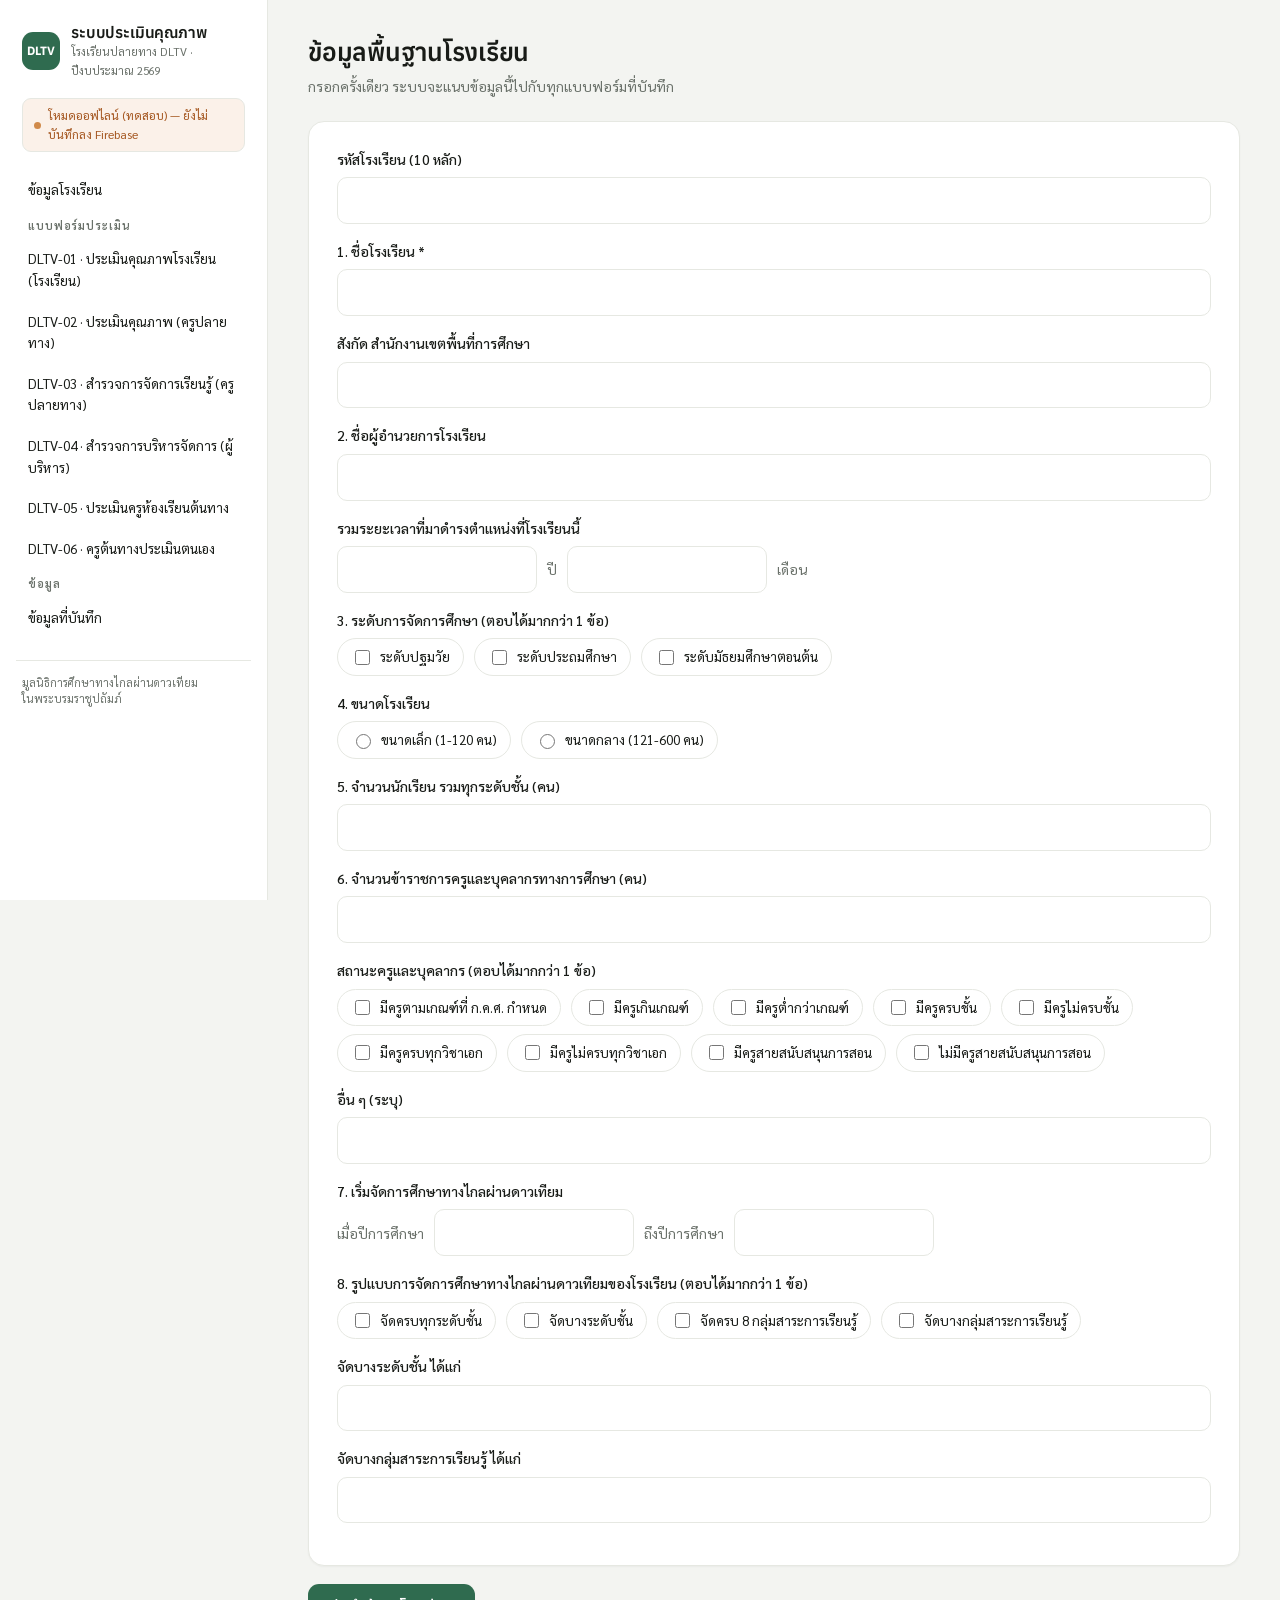
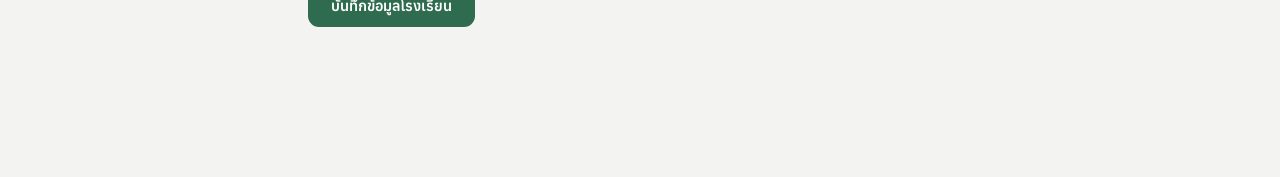
==== index.html @ a1c1f496 "Add files via upload" ====
<!DOCTYPE html>
<html lang="th">
<head>
  <meta charset="UTF-8" />
  <meta name="viewport" content="width=device-width, initial-scale=1.0" />
  <title>ระบบกรอกข้อมูลประเมินคุณภาพ DLTV</title>
  <link rel="preconnect" href="https://fonts.googleapis.com" />
  <link rel="preconnect" href="https://fonts.gstatic.com" crossorigin />
  <link href="https://fonts.googleapis.com/css2?family=Anuphan:wght@400;500;600;700&family=Sarabun:wght@400;500;600;700&display=swap" rel="stylesheet" />
  <link rel="stylesheet" href="css/styles.css" />
</head>
<body>
  <div class="app">
    <aside class="sidebar">
      <div class="brand">
        <div class="brand-mark">DLTV</div>
        <div>
          <h1>ระบบประเมินคุณภาพ</h1>
          <p>โรงเรียนปลายทาง DLTV · ปีงบประมาณ 2569</p>
        </div>
      </div>
      <div id="status" class="status">กำลังเริ่มต้น...</div>
      <nav id="nav" class="nav"></nav>
      <div class="sidebar-foot">
        มูลนิธิการศึกษาทางไกลผ่านดาวเทียม<br />ในพระบรมราชูปถัมภ์
      </div>
    </aside>

    <main class="content">
      <div id="view"></div>
    </main>
  </div>

  <div id="toast" class="toast"></div>

  <script type="module" src="js/app.js"></script>
</body>
</html>
---- css/styles.css ----
/* ============================================================
   DLTV — Minimal UI  (Anuphan + Sarabun)
   ============================================================ */
:root{
  --bg:#f3f4f1; --surface:#ffffff; --surface-2:#f8f9f6;
  --ink:#181b17; --muted:#6a716a; --line:#e6e8e2;
  --brand:#2f6b4f; --brand-600:#265a42; --brand-tint:#ecf2ee;
  --good:#2f6b4f; --ok:#b4830e; --dev:#c0492b;
  --radius:16px; --radius-sm:10px;
  --shadow:0 1px 2px rgba(24,27,23,.04);
}
*{box-sizing:border-box}
html,body{margin:0;padding:0}
body{
  font-family:"Sarabun",system-ui,sans-serif;
  background:var(--bg); color:var(--ink); line-height:1.6; font-size:15.5px;
  -webkit-font-smoothing:antialiased;
}
h1,h2,h3,h4{font-family:"Anuphan","Sarabun",sans-serif;line-height:1.3;letter-spacing:-.01em;font-weight:600;margin:0}

/* ---------- layout ---------- */
.app{display:grid;grid-template-columns:268px 1fr;min-height:100vh}

.sidebar{
  background:var(--surface); border-right:1px solid var(--line);
  padding:22px 16px; position:sticky; top:0; align-self:start; height:100vh; overflow-y:auto;
}
.brand{display:flex;gap:11px;align-items:center;margin-bottom:18px;padding:0 6px}
.brand-mark{
  width:38px;height:38px;border-radius:11px;flex:none;
  background:var(--brand); color:#fff; display:grid;place-items:center;
  font-family:"Anuphan",sans-serif; font-weight:700; font-size:12px; letter-spacing:.02em;
}
.brand h1{font-size:15.5px;color:var(--ink)}
.brand p{margin:1px 0 0;font-size:11.5px;color:var(--muted)}

.status{font-size:12px;padding:7px 11px;border-radius:9px;margin:0 6px 18px;border:1px solid var(--line);display:flex;gap:7px;align-items:center}
.status::before{content:"";width:7px;height:7px;border-radius:50%;flex:none}
.status--online{background:var(--brand-tint);color:var(--brand-600)}
.status--online::before{background:var(--brand)}
.status--offline{background:#fbf1e9;color:#a4561f}
.status--offline::before{background:#d08a4a}

.nav{display:flex;flex-direction:column;gap:1px}
.nav-label{font-size:11px;color:var(--muted);text-transform:uppercase;letter-spacing:.08em;padding:6px 12px 4px;font-weight:600}
.nav-btn{
  text-align:left;background:transparent;border:0;color:var(--ink);
  padding:9px 12px;border-radius:9px;cursor:pointer;font:inherit;font-size:13.5px;
  position:relative;transition:background .14s,color .14s;
}
.nav-btn:hover{background:var(--surface-2)}
.nav-btn.active{background:var(--brand-tint);color:var(--brand-600);font-weight:600}
.nav-btn.active::before{content:"";position:absolute;left:0;top:8px;bottom:8px;width:3px;border-radius:3px;background:var(--brand)}

.sidebar-foot{margin-top:22px;font-size:11px;color:var(--muted);border-top:1px solid var(--line);padding:14px 6px 0;line-height:1.5}

/* ---------- content ---------- */
.content{padding:36px 40px 150px;max-width:none}
.view-header{margin-bottom:24px}
.view-header h2{font-size:25px;color:var(--ink)}
.view-header p{margin:6px 0 0;color:var(--muted);font-size:14px;max-width:60ch}

.callout{padding:11px 15px;border-radius:var(--radius-sm);font-size:13.5px;margin-bottom:16px;background:var(--surface-2);border:1px solid var(--line);color:var(--muted)}
.callout--info{background:var(--brand-tint);border-color:#d6e4dc;color:var(--brand-600)}
.callout--error{background:#fbeae3;border-color:#f0c9b8;color:#a4441f}

/* ---------- cards ---------- */
.form-card{
  background:var(--surface);border:1px solid var(--line);border-radius:var(--radius);
  padding:26px 28px;margin-bottom:18px;box-shadow:var(--shadow);
}
.section-title{font-size:18px;color:var(--ink);margin-bottom:4px}
.rating-legend{margin:2px 0 14px;font-size:12.5px;color:var(--muted)}

/* ---------- score meter ---------- */
.score-meter{margin:6px 0 20px}
.score-meter__head{display:flex;align-items:baseline;gap:8px;margin-bottom:7px}
.score-meter__label{font-size:12px;color:var(--muted);text-transform:uppercase;letter-spacing:.06em}
.score-meter__val{font-family:"Anuphan",sans-serif;font-size:14px;color:var(--muted)}
.score-meter__val b{font-size:20px;color:var(--ink);font-weight:700}
.score-meter__level{margin-left:auto;font-size:12.5px;font-weight:600;padding:2px 10px;border-radius:999px;font-family:"Anuphan",sans-serif}
.score-meter__track{height:6px;border-radius:6px;background:var(--line);overflow:hidden}
.score-meter__fill{height:100%;border-radius:6px;background:var(--brand);transition:width .35s cubic-bezier(.2,.7,.3,1)}
.score-meter[data-level="3"] .score-meter__fill{background:var(--good)}
.score-meter[data-level="2"] .score-meter__fill{background:var(--ok)}
.score-meter[data-level="1"] .score-meter__fill{background:var(--dev)}
.score-meter[data-level="3"] .score-meter__level{background:var(--brand-tint);color:var(--good)}
.score-meter[data-level="2"] .score-meter__level{background:#fbf2dd;color:var(--ok)}
.score-meter[data-level="1"] .score-meter__level{background:#fbe7e1;color:var(--dev)}

/* ---------- fields ---------- */
.field{margin-bottom:16px}
.field-heading{margin:24px 0 12px;font-size:14.5px;color:var(--brand-600);font-family:"Anuphan",sans-serif;font-weight:600}
.field-heading:first-child{margin-top:4px}
.field-label{display:block;font-size:14px;font-weight:500;margin-bottom:7px;color:var(--ink)}
.field-note{background:var(--surface-2);border:1px solid var(--line);border-radius:var(--radius-sm);padding:10px 14px}
.field-note .field-label{margin:0}
.field-note .note-text{margin:2px 0 0;color:var(--muted)}

.input{
  width:100%;padding:10px 13px;border:1px solid var(--line);border-radius:var(--radius-sm);
  font:inherit;background:var(--surface);color:var(--ink);transition:border-color .14s,box-shadow .14s;
}
.input::placeholder{color:#aab0a8}
.input:focus{outline:none;border-color:var(--brand);box-shadow:0 0 0 3px var(--brand-tint)}
.textarea{resize:vertical;min-height:84px}
select.select{appearance:none;background-image:url("data:image/svg+xml,%3Csvg xmlns='http://www.w3.org/2000/svg' width='12' height='12' viewBox='0 0 12 12'%3E%3Cpath d='M3 4.5L6 7.5L9 4.5' stroke='%236a716a' stroke-width='1.4' fill='none' stroke-linecap='round'/%3E%3C/svg%3E");background-repeat:no-repeat;background-position:right 13px center;padding-right:34px}

.options{display:flex;flex-wrap:wrap;gap:8px 10px}
.opt{display:inline-flex;align-items:center;gap:7px;font-size:13.5px;cursor:pointer;border:1px solid var(--line);padding:7px 13px;border-radius:999px;background:var(--surface);transition:all .14s}
.opt:hover{border-color:var(--brand)}
.opt:has(input:checked){background:var(--brand-tint);border-color:var(--brand);color:var(--brand-600);font-weight:500}
.opt input{accent-color:var(--brand);width:15px;height:15px}

/* ---------- rating: segmented ---------- */
.rating-row{padding:13px 0;border-bottom:1px solid var(--line)}
.rating-row:last-child{border-bottom:0;padding-bottom:2px}
.rating-label{font-size:14px;margin-bottom:9px}
.rating-choices{display:inline-flex;border:1px solid var(--line);border-radius:11px;overflow:hidden;background:var(--surface-2)}
.rating-opt{position:relative;cursor:pointer;padding:8px 22px;font-family:"Anuphan",sans-serif;font-size:15px;font-weight:600;color:var(--muted);border-right:1px solid var(--line);transition:all .14s;display:flex;align-items:center;justify-content:center;min-width:54px}
.rating-opt:last-child{border-right:0}
.rating-opt input{position:absolute;opacity:0;inset:0;cursor:pointer}
.rating-opt:hover{background:#eef0ea;color:var(--ink)}
.rating-opt:has(input:checked){background:var(--brand);color:#fff}
.rating-row .input--sm{display:block;width:100%;margin-top:10px;background:var(--surface-2);font-size:13px}

/* ---------- table ---------- */
.table-wrap{overflow-x:auto;margin-bottom:16px}
.data-table{width:100%;border-collapse:collapse;font-size:13.5px}
.data-table th,.data-table td{border:1px solid var(--line);padding:8px 10px;text-align:left}
.data-table thead th{background:var(--surface-2);color:var(--ink);font-weight:600;font-family:"Anuphan",sans-serif}
.data-table .row-head{background:var(--surface-2);font-weight:500;white-space:nowrap}
.input--cell{padding:6px 8px;border-radius:7px}
.records{background:var(--surface);border-radius:var(--radius);overflow:hidden}
.records td,.records th{font-size:13px}

/* ---------- buttons / bars ---------- */
.action-bar{display:flex;gap:10px;flex-wrap:wrap;margin-top:8px}
.btn{font-family:"Anuphan",sans-serif;font-size:14.5px;font-weight:600;padding:11px 22px;border-radius:11px;cursor:pointer;border:1px solid transparent;transition:all .14s}
.btn--primary{background:var(--brand);color:#fff}
.btn--primary:hover{background:var(--brand-600)}
.btn--ghost{background:var(--surface);color:var(--ink);border-color:var(--line)}
.btn--ghost:hover{background:var(--surface-2)}

/* ---------- sticky save bar ---------- */
.savebar{
  position:sticky;bottom:0;margin:18px -40px -150px;padding:14px 40px;
  background:rgba(255,255,255,.82);backdrop-filter:blur(10px);
  border-top:1px solid var(--line);display:flex;align-items:center;gap:16px;
}
.savebar__total{display:flex;align-items:center;gap:10px;flex:1;min-width:0}
.savebar__label{font-size:12px;color:var(--muted);text-transform:uppercase;letter-spacing:.06em}
.savebar__num{font-family:"Anuphan",sans-serif;font-size:24px;font-weight:700;color:var(--ink);line-height:1}
.savebar__max{font-family:"Anuphan",sans-serif;font-size:14px;color:var(--muted)}
.savebar__bar{flex:1;max-width:220px;height:6px;border-radius:6px;background:var(--line);overflow:hidden}
.savebar__bar i{display:block;height:100%;background:var(--brand);border-radius:6px;transition:width .35s cubic-bezier(.2,.7,.3,1)}
.savebar__btns{display:flex;gap:10px}

/* ---------- toast ---------- */
.toast{position:fixed;bottom:84px;left:50%;transform:translateX(-50%) translateY(16px);background:var(--ink);color:#fff;padding:12px 20px;border-radius:11px;font-size:13.5px;opacity:0;pointer-events:none;transition:all .25s;z-index:60;max-width:90vw;box-shadow:0 8px 30px rgba(0,0,0,.18)}
.toast.show{opacity:1;transform:translateX(-50%) translateY(0)}
.toast--warn{background:var(--dev)}

/* ---------- responsive ---------- */
@media (max-width:860px){
  .app{grid-template-columns:1fr}
  .sidebar{position:static;height:auto;border-right:0;border-bottom:1px solid var(--line)}
  .nav{flex-direction:row;flex-wrap:wrap;gap:6px}
  .nav-label{display:none}
  .nav-btn{border:1px solid var(--line);border-radius:999px;font-size:12.5px;padding:7px 13px}
  .nav-btn.active::before{display:none}
  .content{padding:24px 18px 130px}
  .form-card{padding:20px 18px}
  .savebar{margin:18px -18px -130px;padding:12px 18px;flex-wrap:wrap}
  .savebar__bar{display:none}
}
@media (prefers-reduced-motion:reduce){*{transition:none!important}}

/* ---------- evidence + rubric (DLTV-01/02) ---------- */
.evidence{margin:10px 0 12px;background:var(--surface-2);border:1px solid var(--line);border-radius:var(--radius-sm);padding:11px 14px}
.evidence__title{font-size:11.5px;color:var(--muted);text-transform:uppercase;letter-spacing:.06em;font-weight:600;margin-bottom:8px}
.evidence__list{display:flex;flex-direction:column;gap:5px}
.evidence__item{display:flex;gap:8px;align-items:flex-start;font-size:13px;color:var(--ink);cursor:pointer;line-height:1.45}
.evidence__item input{accent-color:var(--brand);width:15px;height:15px;margin-top:3px;flex:none}

.rubric{display:flex;flex-direction:column;gap:7px;margin-top:4px}
.rubric__title{font-size:11.5px;color:var(--muted);text-transform:uppercase;letter-spacing:.06em;font-weight:600}
.rubric__opt{display:grid;grid-template-columns:auto auto 1fr;align-items:center;gap:11px;border:1px solid var(--line);border-radius:var(--radius-sm);padding:10px 13px;cursor:pointer;background:var(--surface);transition:all .14s}
.rubric__opt:hover{border-color:var(--brand);background:var(--surface-2)}
.rubric__opt input{accent-color:var(--brand);width:17px;height:17px}
.rubric__badge{font-family:"Anuphan",sans-serif;font-weight:700;font-size:14px;width:26px;height:26px;border-radius:8px;background:var(--surface-2);color:var(--muted);display:grid;place-items:center;transition:all .14s}
.rubric__text{font-size:13px;line-height:1.45;color:var(--ink)}
.rubric__opt:has(input:checked){border-color:var(--brand);background:var(--brand-tint)}
.rubric__opt:has(input:checked) .rubric__badge{background:var(--brand);color:#fff}
.rubric__opt:has(input:checked) .rubric__text{font-weight:500}

/* ---------- ตารางประเมิน (เต็มหน้าจอ) ---------- */
.table-wrap--eval{overflow-x:auto;border:1px solid var(--line);border-radius:var(--radius-sm)}
.eval-table{width:100%;border-collapse:collapse;font-size:13.5px;background:var(--surface)}
.eval-table th,.eval-table td{border:1px solid var(--line);padding:10px 12px;vertical-align:top;text-align:left}
.eval-table thead th{background:var(--surface-2);color:var(--ink);font-family:"Anuphan",sans-serif;font-weight:600;font-size:13px;position:sticky;top:0;z-index:1;white-space:nowrap}
.eval-table thead .th-num{text-align:center;width:46px}
.eval-section-row td{background:var(--brand-tint);color:var(--brand-600);font-family:"Anuphan",sans-serif;font-weight:600;font-size:13.5px}

/* rubric: 4 คอลัมน์ */
.eval-table--rubric .ind-cell{width:26%;font-size:13.5px;line-height:1.5;background:var(--surface)}
.eval-table--rubric .ev-cell{width:24%;background:var(--surface-2)}
.eval-table--rubric .lvl-cell{width:54px;text-align:center;padding:8px}
.eval-table--rubric .crit-cell{font-size:13px;line-height:1.5}
.eval-table--rubric .crit-cell label{display:block;cursor:pointer}
.ev-item{display:flex;gap:7px;align-items:flex-start;font-size:12.5px;color:var(--muted);cursor:pointer;line-height:1.4;margin-bottom:5px}
.ev-item:last-child{margin-bottom:0}
.ev-item input{accent-color:var(--brand);width:14px;height:14px;margin-top:2px;flex:none}
.lvl-pick{display:inline-flex;flex-direction:column;align-items:center;gap:5px;cursor:pointer}
.lvl-pick input{accent-color:var(--brand);width:16px;height:16px}
.lvl-badge{font-family:"Anuphan",sans-serif;font-weight:700;font-size:13px;width:24px;height:24px;border-radius:7px;background:var(--surface-2);color:var(--muted);display:grid;place-items:center}
.rubric-tr:has(input:checked) .lvl-badge{background:var(--brand);color:#fff}
.rubric-tr:has(input:checked) .crit-cell{background:var(--brand-tint)}
.rubric-tr:has(input:checked) .crit-cell label{font-weight:500;color:var(--brand-600)}

/* segmented: รายการ | 3 | 2 | 1 | ข้อเสนอแนะ */
.eval-table--rating .ind-cell{font-size:13.5px;line-height:1.5}
.eval-table--rating .pick-cell{width:46px;text-align:center;padding:8px}
.eval-table--rating .pick{display:grid;place-items:center;cursor:pointer;padding:6px;border-radius:7px}
.eval-table--rating .pick input{accent-color:var(--brand);width:18px;height:18px;cursor:pointer}
.eval-table--rating tbody tr:has(input:checked){background:var(--brand-tint)}
.eval-table--rating .sug-cell{width:22%}
.eval-table--rating .sug-cell .input--cell{font-size:12.5px}
.eval-table--rating tbody tr:hover{background:var(--surface-2)}
.eval-table--rating tbody tr:has(input:checked):hover{background:var(--brand-tint)}

@media (max-width:860px){
  .eval-table{font-size:12.5px}
  .eval-table th,.eval-table td{padding:7px 8px}
  .eval-table--rubric .ind-cell,.eval-table--rubric .ev-cell{width:auto}
}

/* ---------- ตารางความพร้อม (ตอนที่ 2) ---------- */
.eval-table--level .ind-cell{width:26%;font-size:13.5px;line-height:1.5;background:var(--surface)}
.eval-table--level .ind-hint{margin-top:6px;font-size:11.5px;color:var(--muted);line-height:1.45}
.eval-table--level .consider-cell{font-size:13px;line-height:1.5}
.eval-table--level .consider-cell label{display:block;cursor:pointer}
.eval-table--level .ready-cell{width:150px}
.ready-pick{display:flex;align-items:center;gap:9px;cursor:pointer;padding:4px 6px;border-radius:8px}
.ready-pick input{accent-color:var(--brand);width:16px;height:16px}
.ready-pick span{font-size:13.5px}
.level-tr:has(input:checked) .consider-cell{background:var(--brand-tint)}
.level-tr:has(input:checked) .consider-cell label{font-weight:500;color:var(--brand-600)}
.level-tr:has(input:checked) .ready-pick{background:var(--brand-tint);color:var(--brand-600);font-weight:600}

/* ---------- inline fields (ปี/เดือน, ปีการศึกษา) ---------- */
.inline-row{display:flex;align-items:center;gap:10px;flex-wrap:wrap}
.input--inline{width:auto;max-width:200px;flex:0 1 160px}
.inline-affix{color:var(--muted);font-size:14px;white-space:nowrap}
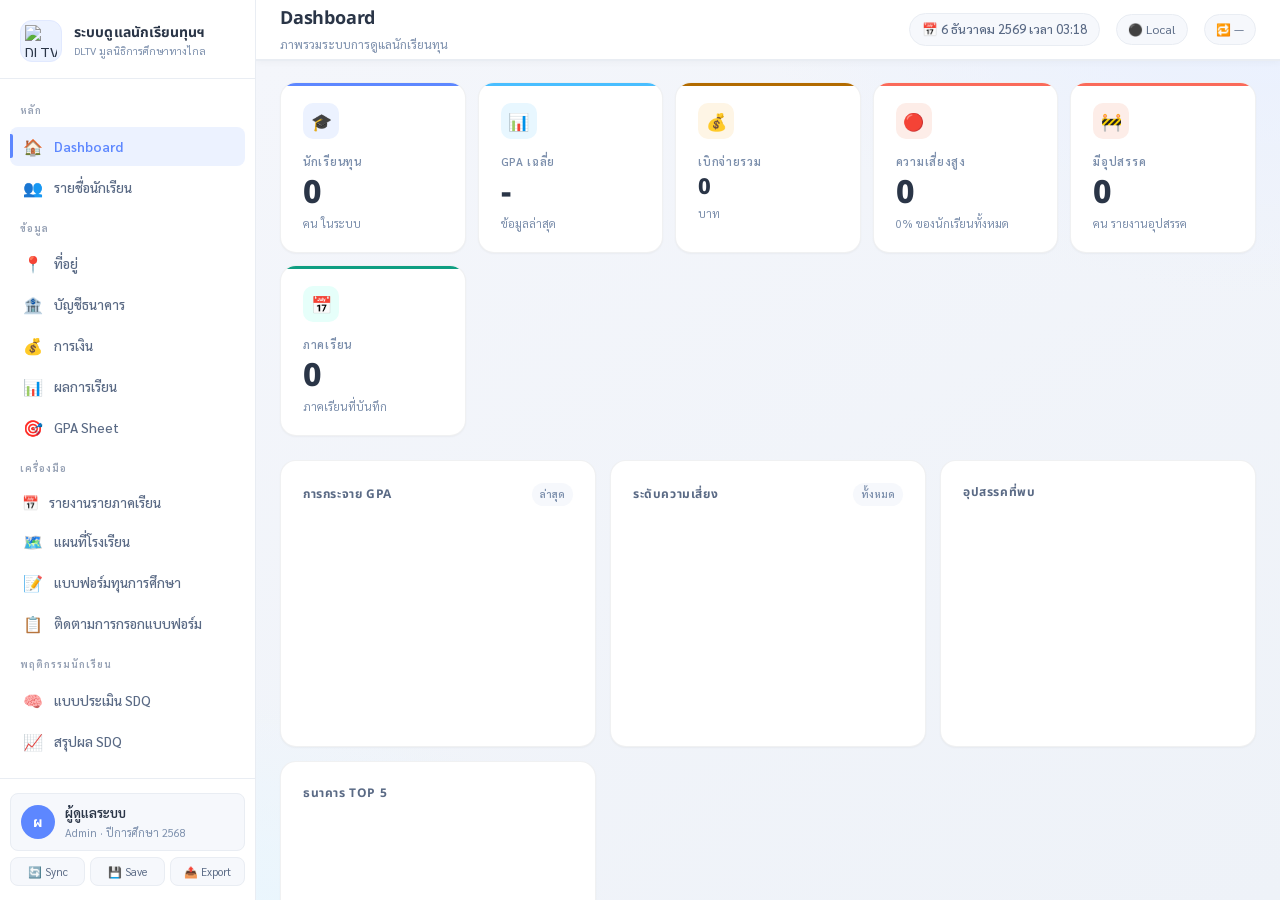
==== commit efabf5a8: "Add files via upload" ====
--- a/index.html
+++ b/index.html
@@ -1,38 +1,561 @@
 <!DOCTYPE html>
 <html lang="th">
 <head>
-  <meta charset="UTF-8" />
-  <meta name="viewport" content="width=device-width, initial-scale=1.0" />
-  <title>ระบบกรอกข้อมูลประเมินคุณภาพ DLTV</title>
-  <link rel="preconnect" href="https://fonts.googleapis.com" />
-  <link rel="preconnect" href="https://fonts.gstatic.com" crossorigin />
-  <link href="https://fonts.googleapis.com/css2?family=Anuphan:wght@400;500;600;700&family=Sarabun:wght@400;500;600;700&display=swap" rel="stylesheet" />
-  <link rel="stylesheet" href="css/styles.css" />
+<meta charset="UTF-8">
+<meta name="viewport" content="width=device-width, initial-scale=1.0">
+<title>ระบบดูแลนักเรียนทุนการศึกษาพระราชทานฯ DLTV</title>
+<link rel="preconnect" href="https://fonts.googleapis.com">
+<link rel="preconnect" href="https://fonts.gstatic.com" crossorigin>
+<link href="https://fonts.googleapis.com/css2?family=Noto+Sans+Thai:wght@400;500;600;700;800&family=Sarabun:wght@300;400;500;600;700&display=swap" rel="stylesheet">
+<script src="https://cdnjs.cloudflare.com/ajax/libs/Chart.js/4.4.1/chart.umd.js"></script>
+<link rel="stylesheet" href="https://cdnjs.cloudflare.com/ajax/libs/leaflet/1.9.4/leaflet.min.css">
+<script src="https://cdnjs.cloudflare.com/ajax/libs/leaflet/1.9.4/leaflet.min.js"></script>
+<link rel="stylesheet" href="css/style.css">
 </head>
 <body>
-  <div class="app">
-    <aside class="sidebar">
-      <div class="brand">
-        <div class="brand-mark">DLTV</div>
-        <div>
-          <h1>ระบบประเมินคุณภาพ</h1>
-          <p>โรงเรียนปลายทาง DLTV · ปีงบประมาณ 2569</p>
-        </div>
-      </div>
-      <div id="status" class="status">กำลังเริ่มต้น...</div>
-      <nav id="nav" class="nav"></nav>
-      <div class="sidebar-foot">
-        มูลนิธิการศึกษาทางไกลผ่านดาวเทียม<br />ในพระบรมราชูปถัมภ์
-      </div>
-    </aside>
-
-    <main class="content">
-      <div id="view"></div>
-    </main>
-  </div>
-
-  <div id="toast" class="toast"></div>
-
-  <script type="module" src="js/app.js"></script>
+
+<!-- ═══════ SIDEBAR ═══════ -->
+<aside class="sidebar" id="sidebar">
+  <!-- Brand -->
+  <div class="sidebar-brand">
+    <div class="sidebar-logo-wrap">
+      <img src="https://dltv.ac.th/upload/data/users/0/316/CMS/images/logo%20dlf%20%E0%B8%AA%E0%B8%A1%E0%B8%9A%E0%B8%B9%E0%B8%A3%E0%B8%93%E0%B9%8C.png" alt="DLTV Logo">
+    </div>
+    <div class="sidebar-brand-text">
+      <div class="sidebar-brand-name">ระบบดูแลนักเรียนทุนฯ</div>
+      <div class="sidebar-brand-sub">DLTV มูลนิธิการศึกษาทางไกล</div>
+    </div>
+  </div>
+
+  <!-- Navigation -->
+  <nav class="sidebar-nav" id="sidebar-nav">
+    <div class="sidebar-section-label">หลัก</div>
+    <button class="nav-btn active" onclick="showPage('dashboard',this)">
+      <span class="nav-icon">🏠</span> Dashboard
+    </button>
+    <button class="nav-btn" onclick="showPage('students',this)">
+      <span class="nav-icon">👥</span> รายชื่อนักเรียน
+    </button>
+
+    <div class="sidebar-section-label">ข้อมูล</div>
+    <button class="nav-btn" onclick="showPage('address',this)">
+      <span class="nav-icon">📍</span> ที่อยู่
+    </button>
+    <button class="nav-btn" onclick="showPage('banking',this)">
+      <span class="nav-icon">🏦</span> บัญชีธนาคาร
+    </button>
+    <button class="nav-btn" onclick="showPage('payment',this)">
+      <span class="nav-icon">💰</span> การเงิน
+    </button>
+    <button class="nav-btn" onclick="showPage('academic',this)">
+      <span class="nav-icon">📊</span> ผลการเรียน
+    </button>
+    <button class="nav-btn" onclick="showPage('gpasheet',this)">
+      <span class="nav-icon">🎯</span> GPA Sheet
+    </button>
+
+    <div class="sidebar-section-label">เครื่องมือ</div>
+    <button class="nav-btn" onclick="showPage('termreport',this)">
+      <span class="nav-ico">📅</span><span>รายงานรายภาคเรียน</span>
+    </button>
+    <button class="nav-btn" onclick="showPage('schoolmap',this)">
+      <span class="nav-icon">🗺️</span> แผนที่โรงเรียน
+    </button>
+    <button class="nav-btn" onclick="showPage('scholarform',this)">
+      <span class="nav-icon">📝</span> แบบฟอร์มทุนการศึกษา
+    </button>
+    <button class="nav-btn" onclick="showPage('formtrack',this)">
+      <span class="nav-icon">📋</span> ติดตามการกรอกแบบฟอร์ม
+    </button>
+  </nav>
+
+  <!-- Footer -->
+  <div class="sidebar-footer">
+    <div class="sidebar-user">
+      <div class="sidebar-user-avatar">ผ</div>
+      <div>
+        <div class="sidebar-user-name">ผู้ดูแลระบบ</div>
+        <div class="sidebar-user-role">Admin · ปีการศึกษา 2568</div>
+      </div>
+    </div>
+    <div class="sidebar-actions">
+      <button class="sidebar-action-btn" onclick="loadFromSheet()" title="โหลดข้อมูลจาก Google Sheet">🔄 Sync</button>
+      <button class="sidebar-action-btn" onclick="saveAllToSheet()" title="บันทึกทั้งหมดไปยัง Sheet">💾 Save</button>
+      <button class="sidebar-action-btn" onclick="exportJSON()" title="Export JSON">📤 Export</button>
+    </div>
+  </div>
+</aside>
+
+<!-- ═══════ APP SHELL ═══════ -->
+<div class="app-shell">
+
+  <!-- TOPBAR -->
+  <div class="topbar" id="topbar">
+    <div>
+      <div class="topbar-page-title" id="topbar-title">Dashboard</div>
+      <div class="topbar-page-sub" id="topbar-sub">ภาพรวมระบบการดูแลนักเรียนทุน</div>
+    </div>
+    <div class="topbar-spacer"></div>
+    <div class="topbar-chip">📅 <span id="topbar-datetime">—</span></div>
+    <div id="sync-status" style="background:var(--bg2);border:1px solid var(--border);padding:5px 11px;border-radius:20px;font-size:12px;color:var(--text2);cursor:default" title="สถานะการเชื่อมต่อ">⚫ Local</div>
+    <div style="background:var(--bg2);border:1px solid var(--border);padding:5px 11px;border-radius:20px;font-size:11px;color:var(--text3)" title="นับถอยหลัง Auto-sync">🔁 <span id="sync-countdown">—</span></div>
+  </div>
+
+  <!-- MAIN CONTENT -->
+  <div class="main">
+
+<div id="page-dashboard" class="page active">
+
+  <!-- KPI Cards -->
+  <div class="metrics" id="dash-metrics"></div>
+
+  <!-- Charts row 1: GPA + Risk + Obstacles + Bank -->
+  <div class="chart-grid">
+    <div class="chart-card">
+      <div class="chart-header">
+        <div class="chart-title">การกระจาย GPA</div>
+        <span class="chart-badge">ล่าสุด</span>
+      </div>
+      <div style="position:relative;height:190px"><canvas id="chartGPA"></canvas></div>
+      <div class="legend" id="legend-gpa"></div>
+    </div>
+    <div class="chart-card">
+      <div class="chart-header">
+        <div class="chart-title">ระดับความเสี่ยง</div>
+        <span class="chart-badge">ทั้งหมด</span>
+      </div>
+      <div style="position:relative;height:190px"><canvas id="chartRisk"></canvas></div>
+      <div class="legend" id="legend-risk"></div>
+    </div>
+    <div class="chart-card">
+      <div class="chart-header">
+        <div class="chart-title">อุปสรรคที่พบ</div>
+      </div>
+      <div style="position:relative;height:190px"><canvas id="chartObstacle"></canvas></div>
+    </div>
+    <div class="chart-card">
+      <div class="chart-header">
+        <div class="chart-title">ธนาคาร Top 5</div>
+      </div>
+      <div style="position:relative;height:190px"><canvas id="chartBank"></canvas></div>
+    </div>
+  </div>
+
+  <!-- GPA Bar full width -->
+  <div class="chart-grid" style="grid-template-columns:1fr">
+    <div class="chart-card">
+      <div class="chart-header">
+        <div class="chart-title">GPA นักเรียนทุกคน — เรียงจากต่ำไปสูง</div>
+        <span class="chart-badge" id="gpa-bar-count"></span>
+      </div>
+      <div style="position:relative;height:240px"><canvas id="chartGPABar"></canvas></div>
+    </div>
+  </div>
+
+  <!-- Watch list -->
+  <div class="chart-card" style="margin-bottom:24px;padding:0;overflow:hidden">
+    <div class="watch-header">
+      <div class="watch-header-icon">⚠️</div>
+      <div class="watch-header-text">นักเรียนที่ต้องติดตาม</div>
+      <div class="watch-header-count" id="watch-count"></div>
+    </div>
+    <div class="tbl-wrap" style="border:none;box-shadow:none;border-radius:0">
+      <table><thead><tr>
+        <th>#</th><th>รูป</th><th>ชื่อ-สกุล</th>
+        <th>โรงเรียน</th><th>จังหวัด</th>
+        <th>GPA</th><th>ความเสี่ยง</th><th>อุปสรรค</th>
+      </tr></thead>
+      <tbody id="watch-tbody"></tbody></table>
+    </div>
+  </div>
+
+</div>
+
+<div id="page-students" class="page">
+  <div class="toolbar">
+    <div class="toolbar-title">รายชื่อนักเรียนทุน <span id="std-count" style="color:var(--blue)"></span></div>
+    <div class="view-toggle">
+      <button class="view-btn active" id="vbtn-card" onclick="setView('card',this)">⊞ Card</button>
+      <button class="view-btn" id="vbtn-table" onclick="setView('table',this)">☰ Table</button>
+    </div>
+    <button class="btn btn-primary" onclick="openNewStudent()">+ เพิ่มนักเรียน</button>
+  </div>
+  <div class="search-row">
+    <input type="text" id="std-search" placeholder="🔍 ค้นหาชื่อ / ชื่อเล่น / เลขบัตร..." oninput="renderStudents()">
+    <select id="std-filter-prov" onchange="renderStudents()">
+      <option value="">จังหวัด (ทั้งหมด)</option>
+    </select>
+    <select id="std-filter-org" onchange="renderStudents()">
+      <option value="">สังกัด (ทั้งหมด)</option>
+    </select>
+    <select id="std-filter-risk" onchange="renderStudents()">
+      <option value="">ความเสี่ยง (ทั้งหมด)</option>
+      <option>สูงมาก</option><option>สูง</option><option>ปานกลาง</option><option>ต่ำ</option>
+    </select>
+  </div>
+  <div id="students-card-view">
+    <div class="card-grid" id="students-card-grid"></div>
+  </div>
+  <div id="students-table-view" style="display:none">
+    <div class="tbl-wrap">
+      <table>
+        <thead><tr><th>#</th><th class="photo-cell">รูป</th><th>ชื่อ-สกุล</th><th>เลขบัตร</th><th>วันเกิด</th><th>โทรศัพท์</th><th>โรงเรียน ม.1</th><th>จังหวัด</th><th>GPA ม.1</th><th>GPA ป.6</th><th>ความเสี่ยง</th><th>จัดการ</th></tr></thead>
+        <tbody id="students-tbody"></tbody>
+      </table>
+      <div class="tbl-footer" id="students-footer"></div>
+    </div>
+  </div>
+  <div class="pagination" id="students-pagination"></div>
+</div>
+
+<div id="page-address" class="page">
+  <div class="toolbar"><div class="toolbar-title">ที่อยู่นักเรียน</div></div>
+  <div class="search-row">
+    <input type="text" id="addr-search" placeholder="🔍 ค้นหาชื่อ / จังหวัด / อำเภอ..." oninput="renderAddress()">
+  </div>
+  <div class="tbl-wrap">
+    <table>
+      <thead><tr><th>#</th><th>ชื่อ-สกุล</th><th>หมู่ที่</th><th>หมู่บ้าน</th><th>ตำบล</th><th>อำเภอ</th><th>จังหวัด</th><th>รหัสไปรษณีย์</th><th>สัญชาติ</th><th>ศาสนา</th><th>จัดการ</th></tr></thead>
+      <tbody id="address-tbody"></tbody>
+    </table>
+    <div class="tbl-footer" id="address-footer"></div>
+  </div>
+</div>
+
+<div id="page-banking" class="page">
+  <div class="toolbar"><div class="toolbar-title">ข้อมูลบัญชีธนาคาร</div></div>
+  <div class="search-row">
+    <input type="text" id="bank-search" placeholder="🔍 ค้นหาชื่อ / เลขบัญชี / ธนาคาร..." oninput="renderBanking()">
+  </div>
+  <div class="tbl-wrap">
+    <table>
+      <thead><tr><th>#</th><th class="photo-cell">รูป</th><th>ชื่อ-สกุล</th><th>เลขสัญญา</th><th>วันที่สัญญา</th><th>ธนาคาร นร.</th><th>สาขา</th><th>เลขบัญชี นร.</th><th>ธนาคาร รร.</th><th>สาขา</th><th>เลขบัญชี รร.</th><th>จัดการ</th></tr></thead>
+      <tbody id="banking-tbody"></tbody>
+    </table>
+    <div class="tbl-footer" id="banking-footer"></div>
+  </div>
+</div>
+
+<div id="page-payment" class="page">
+  <div class="toolbar">
+    <div class="toolbar-title">การจ่ายเงินทุน ปีการศึกษา 2568</div>
+    <select id="pay-filter-term" onchange="renderPayment()" style="padding:7px 10px;border-radius:var(--rad);border:1px solid var(--border2);font-family:'Sarabun',sans-serif;font-size:13px;background:var(--bg4)">
+      <option value="">ทุกภาคเรียน</option>
+    </select>
+  </div>
+  <div class="search-row">
+    <input type="text" id="pay-search" placeholder="🔍 ค้นหาชื่อ..." oninput="renderPayment()">
+  </div>
+  <div class="tbl-wrap">
+    <table>
+      <thead><tr><th>#</th><th class="photo-cell">รูป</th><th>ชื่อ-สกุล</th><th>โรงเรียน ม.1</th><th>จังหวัด</th><th>ภาคเรียน</th><th>ส่วนที่ 1 — ค่าบำรุงฯ</th><th>ส่วนที่ 2 — ค่าใช้จ่าย</th><th>รวม (บาท)</th><th>จัดการ</th></tr></thead>
+      <tbody id="payment-tbody"></tbody>
+    </table>
+    <div class="tbl-footer" id="payment-footer"></div>
+  </div>
+</div>
+
+<div id="page-academic" class="page">
+  <div class="toolbar">
+    <div class="toolbar-title">ผลการเรียน / GPA</div>
+    <select id="gpa-term-select" onchange="renderAcademic()" style="padding:7px 10px;border-radius:var(--rad);border:1px solid var(--border2);font-family:'Sarabun',sans-serif;font-size:13px;background:var(--bg4)">
+      <option value="">ทุกภาคเรียน</option>
+    </select>
+  </div>
+  <div class="search-row">
+    <input type="text" id="gpa-search" placeholder="🔍 ค้นหาชื่อ / จังหวัด..." oninput="renderAcademic()">
+    <select id="gpa-filter-risk" onchange="renderAcademic()">
+      <option value="">ความเสี่ยง (ทั้งหมด)</option>
+      <option>สูงมาก</option><option>สูง</option><option>ปานกลาง</option><option>ต่ำ</option>
+    </select>
+    <select id="gpa-filter-obs" onchange="renderAcademic()">
+      <option value="">อุปสรรค (ทั้งหมด)</option>
+      <option value="true">มีอุปสรรค</option>
+      <option value="false">ไม่มีอุปสรรค</option>
+    </select>
+  </div>
+  <div class="tbl-wrap">
+    <table>
+      <thead><tr><th>#</th><th class="photo-cell">รูป</th><th>ชื่อ-สกุล</th><th>โรงเรียน</th><th>จังหวัด</th><th>ภาคเรียน</th><th>GPA</th><th>GPA ป.6</th><th>ความเสี่ยง</th><th>อุปสรรค</th><th>ประเภท</th><th>วิชาที่อ่อน</th></tr></thead>
+      <tbody id="academic-tbody"></tbody>
+    </table>
+    <div class="tbl-footer" id="academic-footer"></div>
+  </div>
+</div>
+
+<!-- ══════════════════════════════════════════════
+     GPA SHEET PAGE
+══════════════════════════════════════════════ -->
+<div id="page-gpasheet" class="page">
+
+  <!-- Filter Bar -->
+  <div class="toolbar" style="flex-wrap:wrap;gap:10px;margin-bottom:14px">
+    <div class="toolbar-title">GPA Sheet <span id="gpa-sheet-count" style="font-size:14px;font-weight:500;color:var(--text2)"></span></div>
+    <div style="display:flex;gap:8px;flex-wrap:wrap;align-items:center;margin-left:auto">
+      <select id="gps-filter-grade" onchange="renderGpaSheet()"
+        style="padding:7px 10px;border-radius:var(--rad);border:1px solid var(--border2);font-family:'Sarabun',sans-serif;font-size:13px;background:var(--bg4)">
+        <option value="">ทุกชั้น</option>
+        <option value="ม.1">ม.1</option>
+        <option value="ม.2">ม.2</option>
+        <option value="ม.3">ม.3</option>
+      </select>
+      <select id="gps-filter-term" onchange="renderGpaSheet()"
+        style="padding:7px 10px;border-radius:var(--rad);border:1px solid var(--border2);font-family:'Sarabun',sans-serif;font-size:13px;background:var(--bg4)">
+        <option value="">ทุกภาคเรียน</option>
+      </select>
+      <input type="text" id="gps-search" placeholder="🔍 ค้นหาชื่อ / โรงเรียน..." oninput="renderGpaSheet()"
+        style="padding:7px 12px;border-radius:var(--rad);border:1px solid var(--border2);font-family:'Sarabun',sans-serif;font-size:13px;min-width:200px">
+      <button class="btn btn-primary" onclick="openAddGpaRecord()" style="white-space:nowrap">+ เพิ่มข้อมูล GPA</button>
+      <button class="btn" onclick="exportGpaSheet()" style="white-space:nowrap">📥 Export CSV</button>
+    </div>
+  </div>
+
+  <!-- Summary KPI Cards -->
+  <div id="gps-kpi" class="metrics" style="margin-bottom:18px"></div>
+
+  <!-- Charts Row -->
+  <div class="chart-grid" style="grid-template-columns:repeat(auto-fit,minmax(280px,1fr));margin-bottom:18px">
+    <div class="chart-card">
+      <div class="chart-header">
+        <div class="chart-title">GPA เฉลี่ยรายภาคเรียน</div>
+        <span class="chart-badge" id="gps-chart-term-label">แนวโน้ม</span>
+      </div>
+      <div style="position:relative;height:200px"><canvas id="gpsChartTrend"></canvas></div>
+    </div>
+    <div class="chart-card">
+      <div class="chart-header">
+        <div class="chart-title">GPA เฉลี่ยรายชั้น</div>
+        <span class="chart-badge">เปรียบเทียบ</span>
+      </div>
+      <div style="position:relative;height:200px"><canvas id="gpsChartGrade"></canvas></div>
+    </div>
+    <div class="chart-card">
+      <div class="chart-header">
+        <div class="chart-title">การกระจาย GPA (ภาคล่าสุด)</div>
+        <span class="chart-badge">Histogram</span>
+      </div>
+      <div style="position:relative;height:200px"><canvas id="gpsChartDist"></canvas></div>
+    </div>
+  </div>
+
+  <!-- Summary Table: Grade × Term -->
+  <div class="chart-card" style="margin-bottom:18px;padding:0;overflow:hidden">
+    <div style="padding:14px 18px;border-bottom:1px solid var(--border);display:flex;align-items:center;gap:10px">
+      <div style="font-size:15px;font-weight:700;font-family:var(--font-heading)">📋 ตารางสรุป GPA เฉลี่ย รายชั้น × รายภาคเรียน</div>
+      <span class="badge b-blue" style="margin-left:auto">เกรดเฉลี่ยกลุ่ม</span>
+    </div>
+    <div class="tbl-wrap" style="border:none;box-shadow:none;border-radius:0;overflow-x:auto">
+      <table><thead id="gps-summary-head"></thead><tbody id="gps-summary-body"></tbody></table>
+    </div>
+  </div>
+
+  <!-- Detail Table -->
+  <div class="tbl-wrap">
+    <table>
+      <thead>
+        <tr>
+          <th>#</th>
+          <th class="photo-cell">รูป</th>
+          <th>ชื่อ-สกุล</th>
+          <th>ชั้น</th>
+          <th>โรงเรียน</th>
+          <th>จังหวัด</th>
+          <th>ภาคเรียน</th>
+          <th>GPA</th>
+          <th>GPA ป.6</th>
+          <th>Δ vs ป.6</th>
+          <th>ความเสี่ยง</th>
+          <th>อุปสรรค</th>
+          <th>วิชาที่อ่อน</th>
+          <th>จัดการ</th>
+        </tr>
+      </thead>
+      <tbody id="gps-tbody"></tbody>
+    </table>
+    <div class="tbl-footer" id="gps-footer"></div>
+  </div>
+</div>
+
+<div id="page-schoolmap" class="page" style="display:none">
+  <div class="main" style="max-width:1440px;margin:0 auto;padding:18px">
+    <div class="toolbar" style="margin-bottom:14px">
+      <div class="toolbar-title">🗺️ แผนที่โรงเรียนนักเรียนทุน DLTV</div>
+      <div style="font-size:13px;color:var(--text2)" id="map-count-label"></div>
+    </div>
+    <div style="display:flex;gap:10px;margin-bottom:12px;flex-wrap:wrap;align-items:center">
+      <input type="text" id="map-search" placeholder="🔍 ค้นหาชื่อโรงเรียน / จังหวัด / นักเรียน..." 
+        style="flex:1;min-width:220px;padding:8px 12px;border-radius:var(--rad);border:1px solid var(--border2);font-family:'Sarabun',sans-serif;font-size:13px"
+        oninput="filterMapMarkers()">
+      <select id="map-filter-risk" onchange="filterMapMarkers()"
+        style="padding:8px 12px;border-radius:var(--rad);border:1px solid var(--border2);font-family:'Sarabun',sans-serif;font-size:13px;background:var(--bg4)">
+        <option value="">ความเสี่ยง (ทั้งหมด)</option>
+        <option>สูงมาก</option><option>สูง</option><option>ปานกลาง</option><option>ต่ำ</option>
+      </select>
+      <button class="btn" onclick="centerMapThailand()">🇹🇭 มุมมองทั้งประเทศ</button>
+      <button id="sync-latlng-btn" class="btn btn-primary" onclick="syncLatLngFromSheet()" title="ดึง lat/lng จาก Google Sheet">🔄 ซิงค์ lat/lng จาก Sheet</button>
+      <button class="btn" onclick="applyLatLngJSON()" title="วาง JSON lat/lng โดยตรง">📋 วาง JSON lat/lng</button>
+    </div>
+    <div style="display:grid;grid-template-columns:1fr 340px;gap:14px">
+      <div>
+        <div id="school-map" style="height:620px;border-radius:var(--rad-lg);border:1px solid var(--border);box-shadow:var(--shadow)"></div>
+    <div id="map-notice" style="display:none;padding:8px 14px;border-radius:var(--rad);background:var(--bg2);margin-bottom:10px;font-size:13px;font-weight:600"></div>
+      </div>
+      <div style="display:flex;flex-direction:column;gap:10px;max-height:648px;overflow-y:auto">
+        <div id="map-list" style="display:flex;flex-direction:column;gap:8px"></div>
+      </div>
+    </div>
+  </div>
+</div>
+
+<!-- ══════════════════════════════════════════════
+     TERM REPORT PAGE (รายงานรายภาคเรียน)
+══════════════════════════════════════════════ -->
+<div id="page-termreport" class="page" style="display:none">
+  <div class="toolbar">
+    <div class="toolbar-title">รายงานรายภาคเรียน</div>
+    <div style="display:flex;gap:8px;align-items:center">
+      <select id="tr-term" onchange="renderTermReport()" style="padding:7px 10px;border-radius:var(--rad);border:1px solid var(--border2);font-family:'Sarabun',sans-serif;font-size:13px;background:var(--bg4)"></select>
+      <button class="btn btn-sm" onclick="exportTermReport()">⬇️ ส่งออก CSV</button>
+    </div>
+  </div>
+  <div class="metrics" id="tr-metrics" style="margin-bottom:16px"></div>
+  <div class="search-row">
+    <input type="text" id="tr-search" placeholder="🔍 ค้นหาชื่อนักเรียน / โรงเรียน / จังหวัด..." oninput="renderTermReport()">
+  </div>
+  <div class="tbl-wrap">
+    <table>
+      <thead><tr>
+        <th>ลำดับ</th><th>ชื่อ-สกุล</th><th>โรงเรียน</th><th>จังหวัด</th>
+        <th>GPA</th><th>Δ ป.6</th><th>ความเสี่ยง</th><th>อุปสรรค</th>
+        <th>เงินทุน</th><th>แบบฟอร์ม 1</th><th>แบบฟอร์ม 2</th><th></th>
+      </tr></thead>
+      <tbody id="tr-tbody"></tbody>
+    </table>
+    <div class="tbl-footer" id="tr-footer"></div>
+  </div>
+</div>
+
+<div id="page-scholarform" class="page" style="display:none">
+  <div id="sf-root" class="sf-root"></div>
+</div>
+
+<!-- ══════════════════════════════════════════════
+     FORM TRACKING PAGE (ติดตามการกรอกแบบฟอร์ม)
+══════════════════════════════════════════════ -->
+<div id="page-formtrack" class="page" style="display:none">
+  <div class="toolbar">
+    <div class="toolbar-title">ติดตามการกรอกแบบฟอร์ม <span id="ft-count" style="color:var(--blue)"></span></div>
+  </div>
+  <div class="metrics" id="ft-metrics" style="margin-bottom:16px"></div>
+  <div class="search-row">
+    <input type="text" id="ft-search" placeholder="🔍 ค้นหาชื่อนักเรียน / โรงเรียน..." oninput="renderFormTrack()">
+    <select id="ft-filter-status" onchange="renderFormTrack()">
+      <option value="">สถานะ (ทั้งหมด)</option>
+      <option value="done">กรอกครบแล้ว</option>
+      <option value="partial">กรอกบางส่วน</option>
+      <option value="none">ยังไม่กรอก</option>
+    </select>
+  </div>
+  <div class="tbl-wrap">
+    <table>
+      <thead><tr><th style="width:60px">ลำดับ</th><th class="photo-cell">รูป</th><th>ชื่อนักเรียนทุน</th><th>โรงเรียน</th><th>สถานะการกรอกแบบฟอร์ม</th><th style="width:170px">จัดการ</th></tr></thead>
+      <tbody id="formtrack-tbody"></tbody>
+    </table>
+    <div class="tbl-footer" id="formtrack-footer"></div>
+  </div>
+  <div class="pagination" id="formtrack-pagination"></div>
+</div>
+
+  </div><!-- /.main -->
+</div><!-- /.app-shell -->
+
+<div class="modal-overlay" id="student-modal">
+<div class="modal">
+  <div class="modal-header">
+    <div class="modal-title" id="student-modal-title">ข้อมูลนักเรียน</div>
+    <button class="modal-close" onclick="closeModal('student-modal')">×</button>
+  </div>
+  <div class="modal-body">
+    <div id="student-modal-header-info" class="modal-student-header"></div>
+    <div class="detail-tabs" id="modal-tabs">
+      <button class="detail-tab active" onclick="switchTab('st',0,this)">👤 ข้อมูลส่วนตัว</button>
+      <button class="detail-tab" onclick="switchTab('st',1,this)">📍 ที่อยู่</button>
+      <button class="detail-tab" onclick="switchTab('st',2,this)">👨‍👩‍👧 ผู้ปกครอง</button>
+      <button class="detail-tab" onclick="switchTab('st',3,this)">🏦 บัญชีธนาคาร</button>
+      <button class="detail-tab" onclick="switchTab('st',4,this)">💰 ประวัติการเงิน</button>
+      <button class="detail-tab" onclick="switchTab('st',5,this)">📊 ประวัติ GPA</button>
+      <button class="detail-tab" onclick="switchTab('st',6,this)">🏫 โรงเรียน ม.1</button>
+    </div>
+    <div id="st-panel-0" class="detail-panel active"></div>
+    <div id="st-panel-1" class="detail-panel"></div>
+    <div id="st-panel-2" class="detail-panel"></div>
+    <div id="st-panel-3" class="detail-panel"></div>
+    <div id="st-panel-4" class="detail-panel"></div>
+    <div id="st-panel-5" class="detail-panel"></div>
+    <div id="st-panel-6" class="detail-panel"></div>
+  </div>
+  <div class="modal-footer">
+    <button class="btn" onclick="closeModal('student-modal')">ปิด</button>
+    <button class="btn btn-primary" onclick="saveAndRefresh()">💾 บันทึก</button>
+  </div>
+</div>
+</div>
+
+<div class="modal-overlay" id="sem-modal">
+<div class="modal" style="max-width:560px">
+  <div class="modal-header">
+    <div class="modal-title" id="sem-modal-title">เพิ่มข้อมูลภาคเรียน</div>
+    <button class="modal-close" onclick="closeModal('sem-modal')">×</button>
+  </div>
+  <div class="modal-body">
+    <div id="sem-modal-type"></div>
+    <div id="sem-modal-body"></div>
+  </div>
+  <div class="modal-footer">
+    <button class="btn" onclick="closeModal('sem-modal')">ยกเลิก</button>
+    <button class="btn btn-primary" onclick="saveSemData()">💾 บันทึก</button>
+  </div>
+</div>
+</div>
+
+<div id="lightbox-overlay" onclick="closeLightbox()">
+  <button id="lightbox-close" onclick="closeLightbox()">×</button>
+  <div id="lightbox-img-wrap" onclick="event.stopPropagation()">
+    <img id="lightbox-img" src="" alt="">
+    <div id="lightbox-name"></div>
+  </div>
+</div>
+
+
+<!-- ═══ Firebase (คลาวด์) — ถ้ายังไม่ใส่ค่าใน firebase-config.js แอปจะทำงานแบบ localStorage ตามเดิม ═══ -->
+<script src="firebase/firebase-config.js"></script>
+<script src="https://www.gstatic.com/firebasejs/10.12.0/firebase-app-compat.js"></script>
+<script src="https://www.gstatic.com/firebasejs/10.12.0/firebase-auth-compat.js"></script>
+<script src="https://www.gstatic.com/firebasejs/10.12.0/firebase-firestore-compat.js"></script>
+
+<script src="js/01-data.js"></script>
+<script src="js/02-state.js"></script>
+<script src="js/03-utils.js"></script>
+<script src="js/04-navigation.js"></script>
+<script src="js/05-dashboard.js"></script>
+<script src="js/06-students-list.js"></script>
+<script src="js/07-student-detail.js"></script>
+<script src="js/08-gpa-sheet.js"></script>
+<script src="js/09-photos.js"></script>
+<script src="js/10-storage.js"></script>
+<script src="js/11-sheet-sync.js"></script>
+<script src="js/12-ui-misc.js"></script>
+<script src="js/13-map.js"></script>
+<script src="js/14-student-forms.js"></script>
+<script src="js/15-form-tracking.js"></script>
+<script src="js/16-photo-urls.js"></script>
+<script src="js/17-clock.js"></script>
+<script src="js/18-firebase-bridge.js"></script>
+<script src="js/19-term-system.js"></script>
+<script src="js/20-patches.js"></script>
+<script src="js/21-detail-ui.js"></script>
+<script src="js/22-form-calc.js"></script>
+<script src="js/23-sdq-form.js"></script>
+
 </body>
 </html>
--- a/css/style.css
+++ b/css/style.css
@@ -0,0 +1,1161 @@
+*{box-sizing:border-box;margin:0;padding:0}
+:root{
+  /* ===== Modernize theme ===== */
+  /* Core / backgrounds */
+  --bg:#F4F6FB;--bg2:#F6F8FC;--bg3:#EDF1F7;--bg4:#ffffff;
+  --text:#2A3547;--text2:#5A6A85;--text3:#7C8FAC;
+  /* Brand — primary blue (ตัวแปรชื่อ --blue/--gold ใช้ทั่วระบบ จึงตั้งเป็นน้ำเงินหลัก) */
+  --blue:#5D87FF;--blue-dk:#4570EA;--blue-lt:#ECF2FF;
+  --gold:#5D87FF;--gold-deep:#4570EA;--gold-soft:#ECF2FF;--cream:#F4F6FB;--cream-2:#EEF2F8;--line:#E9EDF3;
+  --teal:#49BEFF;--teal-lt:#E8F7FF;
+  --amber:#B26B00;--amber-lt:#FEF5E5;
+  --red:#FA6A5A;--red-lt:#FDEDE8;
+  --green:#0F9E82;--green-lt:#E6FFFA;
+  /* Sidebar — โทนสว่าง (ขาว) แบบ Modernize default */
+  --sidebar-bg:#FFFFFF;--sidebar-w:256px;
+  --sidebar-text:#5A6A85;
+  --sidebar-text-active:#5D87FF;
+  --sidebar-item-active:#ECF2FF;
+  --sidebar-item-hover:#F4F6FB;
+  --sidebar-accent:#5D87FF;
+  /* Topbar */
+  --topbar-h:60px;
+  /* Misc — เส้นขอบ/เงานุ่มโทนเย็น */
+  --border:#E9EDF3;--border2:#DFE5EC;
+  --shadow:0 1px 3px rgba(45,55,80,0.06),0 4px 12px rgba(45,55,80,0.05);
+  --shadow-md:0 2px 8px rgba(45,55,80,0.08),0 8px 24px rgba(45,55,80,0.06);
+  --shadow-lg:0 8px 28px rgba(45,55,80,0.14),0 2px 8px rgba(45,55,80,0.05);
+  --rad:8px;--rad-lg:12px;--rad-xl:18px;--rad-2xl:24px;
+  --font-heading:'Noto Sans Thai',sans-serif;
+  --font-body:'Sarabun',sans-serif;
+  --ease:cubic-bezier(0.4,0,0.2,1);
+}
+html,body{height:100%;overflow:hidden}
+body{font-family:var(--font-body);font-size:15px;line-height:1.65;color:var(--text);background:var(--bg);display:flex}
+
+/* ═══════════════════════════════════════════
+   SIDEBAR
+═══════════════════════════════════════════ */
+.sidebar{
+  width:var(--sidebar-w);flex-shrink:0;
+  background:var(--sidebar-bg);
+  display:flex;flex-direction:column;
+  height:100vh;position:fixed;left:0;top:0;z-index:100;
+  transition:transform 0.28s var(--ease);
+  overflow:hidden;
+}
+/* Top branding area */
+.sidebar-brand{
+  padding:20px 20px 16px;
+  border-bottom:1px solid rgba(255,255,255,0.07);
+  display:flex;align-items:center;gap:12px;flex-shrink:0;
+}
+.sidebar-logo-wrap{
+  width:42px;height:42px;border-radius:12px;
+  background:rgba(255,255,255,0.1);
+  display:flex;align-items:center;justify-content:center;flex-shrink:0;
+  border:1px solid rgba(255,255,255,0.12);overflow:hidden;
+}
+.sidebar-logo-wrap img{width:100%;height:100%;object-fit:contain;padding:4px}
+.sidebar-brand-text{}
+.sidebar-brand-name{font-size:14px;font-weight:700;color:#fff;font-family:var(--font-heading);line-height:1.3;letter-spacing:0.1px}
+.sidebar-brand-sub{font-size:10.5px;color:rgba(255,255,255,0.45);margin-top:2px;line-height:1.4;font-family:var(--font-body)}
+
+/* Nav sections */
+.sidebar-nav{flex:1;overflow-y:auto;padding:12px 10px;display:flex;flex-direction:column;gap:2px}
+.sidebar-nav::-webkit-scrollbar{width:0}
+.sidebar-section-label{
+  font-size:9.5px;font-weight:700;
+  color:rgba(255,255,255,0.3);
+  text-transform:uppercase;letter-spacing:1px;
+  padding:12px 10px 6px;font-family:var(--font-body);
+}
+.nav-btn{
+  width:100%;padding:9px 12px;
+  border:none;background:none;
+  color:var(--sidebar-text);
+  cursor:pointer;
+  font-size:13.5px;font-weight:500;
+  border-radius:var(--rad);
+  white-space:nowrap;
+  font-family:var(--font-body);
+  transition:background 0.15s,color 0.15s;
+  display:flex;align-items:center;gap:10px;
+  text-align:left;
+  position:relative;
+}
+.nav-btn .nav-icon{font-size:16px;flex-shrink:0;width:22px;text-align:center}
+/* Student photo avatar in nav */
+.nav-avatar-img{
+  width:26px;height:26px;border-radius:50%;
+  object-fit:cover;object-position:top center;
+  border:1.5px solid rgba(255,255,255,0.35);
+  display:block;flex-shrink:0;
+}
+.nav-btn:hover{background:var(--sidebar-item-hover);color:rgba(255,255,255,0.9)}
+.nav-btn.active{
+  background:var(--sidebar-item-active);
+  color:var(--sidebar-text-active);font-weight:600;
+}
+/* Blue accent bar for active */
+.nav-btn.active::before{
+  content:"";position:absolute;left:0;top:20%;bottom:20%;
+  width:3px;border-radius:0 2px 2px 0;
+  background:var(--sidebar-accent);
+}
+
+/* Sidebar footer: user + actions */
+.sidebar-footer{
+  padding:14px 10px;
+  border-top:1px solid rgba(255,255,255,0.07);
+  flex-shrink:0;
+  display:flex;flex-direction:column;gap:6px;
+}
+.sidebar-user{
+  display:flex;align-items:center;gap:10px;
+  padding:8px 10px;border-radius:var(--rad);
+  background:rgba(255,255,255,0.06);
+  border:1px solid rgba(255,255,255,0.08);
+}
+.sidebar-user-avatar{
+  width:34px;height:34px;border-radius:50%;
+  background:var(--sidebar-accent);
+  display:flex;align-items:center;justify-content:center;
+  font-size:14px;font-weight:700;color:#fff;
+  flex-shrink:0;font-family:var(--font-heading);
+}
+.sidebar-user-name{font-size:13px;font-weight:600;color:#fff;font-family:var(--font-body)}
+.sidebar-user-role{font-size:11px;color:rgba(255,255,255,0.4);font-family:var(--font-body)}
+
+/* Sidebar quick action buttons */
+.sidebar-actions{display:flex;gap:5px;flex-wrap:wrap}
+.sidebar-action-btn{
+  flex:1;min-width:70px;
+  padding:6px 8px;border-radius:var(--rad);
+  border:1px solid rgba(255,255,255,0.1);
+  background:rgba(255,255,255,0.05);
+  color:rgba(255,255,255,0.65);
+  font-size:11px;cursor:pointer;
+  font-family:var(--font-body);
+  transition:background 0.15s,color 0.15s;
+  display:flex;align-items:center;justify-content:center;gap:4px;
+  text-align:center;white-space:nowrap;
+}
+.sidebar-action-btn:hover{background:rgba(255,255,255,0.12);color:#fff}
+
+/* ═══════════════════════════════════════════
+   MAIN SHELL (right of sidebar)
+═══════════════════════════════════════════ */
+.app-shell{
+  margin-left:var(--sidebar-w);
+  flex:1;display:flex;flex-direction:column;
+  height:100vh;overflow:hidden;
+  min-width:0;
+}
+
+/* ═══════════════════════════════════════════
+   TOPBAR
+═══════════════════════════════════════════ */
+.topbar{
+  height:var(--topbar-h);flex-shrink:0;
+  background:var(--bg4);
+  border-bottom:1px solid var(--border);
+  display:flex;align-items:center;
+  padding:0 24px;gap:16px;
+  box-shadow:0 1px 0 var(--border),0 2px 8px rgba(15,17,35,0.04);
+  position:relative;z-index:40;
+}
+.topbar-page-title{
+  font-size:18px;font-weight:700;
+  color:var(--text);font-family:var(--font-heading);
+  letter-spacing:-0.2px;
+}
+.topbar-page-sub{font-size:12px;color:var(--text3);margin-top:1px;font-family:var(--font-body)}
+.topbar-spacer{flex:1}
+/* Clock/year chip */
+.topbar-chip{
+  background:var(--bg2);border:1px solid var(--border);
+  padding:5px 12px;border-radius:20px;
+  font-size:12.5px;color:var(--text2);
+  font-family:var(--font-body);font-weight:500;
+  white-space:nowrap;
+}
+/* Sync status chips in topbar */
+.topbar #sync-status,
+.topbar [title="นับถอยหลัง Auto-sync"]{
+  background:var(--bg2)!important;
+  border:1px solid var(--border)!important;
+  color:var(--text2)!important;
+  border-radius:20px!important;
+  font-size:12px!important;
+  padding:5px 11px!important;
+}
+/* Topbar buttons */
+.topbar-btn{
+  padding:7px 14px;border-radius:var(--rad);
+  border:1px solid var(--border2);background:var(--bg4);
+  color:var(--text);cursor:pointer;
+  font-size:12.5px;font-weight:500;
+  font-family:var(--font-body);
+  transition:background 0.15s,box-shadow 0.15s;
+  display:inline-flex;align-items:center;gap:5px;
+  white-space:nowrap;
+  box-shadow:var(--shadow);
+}
+.topbar-btn:hover{background:var(--bg2)}
+.topbar-btn-primary{background:var(--blue);color:#fff;border-color:var(--blue)}
+.topbar-btn-primary:hover{background:var(--blue-dk);border-color:var(--blue-dk)}
+
+/* ═══════════════════════════════════════════
+   SCROLLABLE CONTENT
+═══════════════════════════════════════════ */
+.main{
+  flex:1;overflow-y:auto;
+  padding:22px 24px 32px;
+  background:var(--bg);
+}
+.main::-webkit-scrollbar{width:6px}
+.main::-webkit-scrollbar-track{background:transparent}
+.main::-webkit-scrollbar-thumb{background:var(--bg3);border-radius:3px}
+
+.page{display:none}
+.page.active{display:block;animation:fadeUp 0.28s var(--ease) both}
+@keyframes fadeUp{from{opacity:0;transform:translateY(10px)}to{opacity:1;transform:translateY(0)}}
+
+/* ═══════════════════════════════════════════
+   METRICS CARDS
+═══════════════════════════════════════════ */
+/* ── KPI CARDS (minimal) ── */
+.metrics{
+  display:grid;
+  grid-template-columns:repeat(auto-fit,minmax(160px,1fr));
+  gap:12px;margin-bottom:24px;
+}
+.metric{
+  background:#fff;
+  border-radius:16px;
+  padding:20px 22px 18px;
+  border:1px solid rgba(15,17,35,0.06);
+  box-shadow:0 1px 2px rgba(15,17,35,0.04);
+  transition:box-shadow .2s,transform .18s;
+  position:relative;overflow:hidden;cursor:default;
+}
+.metric::before{
+  content:'';position:absolute;top:0;left:0;right:0;height:3px;
+  background:var(--metric-accent,var(--blue));border-radius:16px 16px 0 0;
+}
+.metric:hover{box-shadow:0 4px 20px rgba(15,17,35,0.1);transform:translateY(-2px)}
+.metric-icon{
+  width:36px;height:36px;border-radius:10px;
+  background:var(--metric-accent-lt,var(--blue-lt));
+  display:flex;align-items:center;justify-content:center;
+  font-size:17px;margin-bottom:14px;
+}
+.metric-lbl{font-size:11px;color:var(--text3);margin-bottom:6px;font-weight:600;
+  text-transform:uppercase;letter-spacing:0.7px;font-family:var(--font-body)}
+.metric-val{font-size:32px;font-weight:800;line-height:1;
+  font-family:var(--font-heading);letter-spacing:-1px;
+  color:var(--text);
+}
+.metric-sub{font-size:11.5px;color:var(--text3);margin-top:6px;font-family:var(--font-body)}
+.metric-trend{
+  position:absolute;top:18px;right:16px;
+  font-size:11px;font-weight:700;padding:3px 8px;
+  border-radius:99px;
+}
+.mv-blue{--metric-accent:var(--blue);--metric-accent-lt:var(--blue-lt)}
+.mv-teal{--metric-accent:var(--teal);--metric-accent-lt:var(--teal-lt)}
+.mv-amber{--metric-accent:var(--amber);--metric-accent-lt:var(--amber-lt)}
+.mv-red{--metric-accent:var(--red);--metric-accent-lt:var(--red-lt)}
+.mv-green{--metric-accent:var(--green);--metric-accent-lt:var(--green-lt)}
+
+/* TOOLBAR */
+.toolbar{display:flex;gap:10px;margin-bottom:16px;flex-wrap:wrap;align-items:center}
+.toolbar-title{font-size:18px;font-weight:700;flex:1;color:var(--text);font-family:var(--font-heading);letter-spacing:-0.2px}
+.view-toggle{display:flex;gap:2px;background:var(--bg2);border-radius:var(--rad);padding:3px;border:1px solid var(--border)}
+.view-btn{padding:5px 12px;border:none;background:none;cursor:pointer;border-radius:6px;font-size:13px;transition:all 0.15s;font-family:var(--font-body);color:var(--text2);font-weight:500}
+.view-btn.active{background:var(--bg4);box-shadow:0 1px 4px rgba(15,17,35,0.1);color:var(--text);font-weight:600}
+.btn{padding:8px 16px;border-radius:var(--rad);border:1px solid var(--border2);background:var(--bg4);color:var(--text);cursor:pointer;font-size:13.5px;font-weight:500;font-family:var(--font-body);transition:all 0.15s;display:inline-flex;align-items:center;gap:6px;white-space:nowrap}
+.btn:hover{background:var(--bg2)}
+.btn-primary{background:var(--blue);color:#fff;border-color:var(--blue);box-shadow:0 1px 3px rgba(37,99,235,0.3)}
+.btn-primary:hover{background:var(--blue-dk);border-color:var(--blue-dk)}
+.btn-sm{padding:5px 11px;font-size:12px}
+.btn-success{background:#15803D;color:#fff;border-color:#15803D}
+.btn-success:hover{background:#166534}
+.btn-warning{background:var(--amber);color:#fff;border-color:var(--amber)}
+.btn-warning:hover{background:#8A5200}
+.btn-danger{background:#DC2626;color:#fff;border-color:#DC2626}
+.btn-danger:hover{background:#B91C1C}
+
+/* SEARCH */
+.search-row{display:flex;gap:8px;margin-bottom:16px;flex-wrap:wrap}
+.search-row input,.search-row select{padding:9px 14px;border-radius:var(--rad);border:1px solid var(--border2);background:var(--bg4);color:var(--text);font-size:14px;font-family:var(--font-body);transition:all 0.15s;box-shadow:var(--shadow)}
+.search-row input{flex:1;min-width:200px}
+.search-row input:focus,.search-row select:focus{outline:none;border-color:var(--blue);box-shadow:0 0 0 3px rgba(37,99,235,0.12)}
+
+/* TABLE */
+.tbl-wrap{background:var(--bg4);border-radius:var(--rad-lg);border:1px solid var(--border);overflow:hidden;box-shadow:var(--shadow)}
+.tbl-wrap table{width:100%;border-collapse:collapse;font-size:14px;font-family:var(--font-body)}
+.tbl-wrap thead th{text-align:left;padding:12px 14px;background:var(--bg2);border-bottom:1px solid var(--border);color:var(--text2);font-weight:700;white-space:nowrap;font-size:11px;text-transform:uppercase;letter-spacing:0.5px;font-family:var(--font-heading)}
+.tbl-wrap tbody td{padding:11px 14px;border-bottom:1px solid var(--border);vertical-align:middle}
+.tbl-wrap tbody tr:last-child td{border-bottom:none}
+.tbl-wrap tbody tr:hover{background:var(--blue-lt);transition:background 0.12s}
+.tbl-footer{padding:10px 16px;background:var(--bg2);border-top:1px solid var(--border);font-size:13px;color:var(--text2);font-family:var(--font-body)}
+
+/* MODAL */
+.modal-overlay{display:none;position:fixed;inset:0;background:rgba(10,12,28,0.55);z-index:200;align-items:flex-start;justify-content:center;padding:20px;overflow-y:auto;backdrop-filter:blur(6px)}
+.modal-overlay.open{display:flex}
+.modal{background:var(--bg4);border-radius:var(--rad-2xl);width:min(820px,100%);border:1px solid var(--border);margin:auto;box-shadow:0 24px 60px rgba(10,12,28,0.22),0 4px 16px rgba(10,12,28,0.1);animation:modalIn 0.25s cubic-bezier(0.34,1.4,0.64,1) both}
+@keyframes modalIn{from{opacity:0;transform:translateY(16px) scale(0.97)}to{opacity:1;transform:translateY(0) scale(1)}}
+.modal-header{display:flex;justify-content:space-between;align-items:center;padding:18px 22px;border-bottom:1px solid var(--border)}
+.modal-title{font-size:17px;font-weight:700;font-family:var(--font-heading);letter-spacing:-0.2px}
+.modal-close{background:none;border:none;font-size:22px;cursor:pointer;color:var(--text3);width:32px;height:32px;display:flex;align-items:center;justify-content:center;border-radius:50%;transition:all 0.15s}
+.modal-close:hover{background:var(--bg2);color:var(--text)}
+.modal-body{padding:22px;max-height:80vh;overflow-y:auto}
+.modal-footer{padding:14px 22px;border-top:1px solid var(--border);display:flex;justify-content:flex-end;gap:8px;background:var(--bg2);border-radius:0 0 var(--rad-2xl) var(--rad-2xl)}
+
+/* MODAL HEADER PHOTO */
+.modal-student-header{display:flex;align-items:flex-start;gap:16px;margin-bottom:18px;padding-bottom:18px;border-bottom:1px solid var(--border)}
+.modal-photo-big{width:90px;height:90px;border-radius:var(--rad-lg);object-fit:cover;object-position:top center;border:2px solid var(--border2);flex-shrink:0;background:var(--bg2)}
+.modal-avatar-big{width:90px;height:90px;border-radius:var(--rad-lg);background:var(--blue-lt);display:flex;align-items:center;justify-content:center;font-size:26px;font-weight:700;color:var(--blue);flex-shrink:0;font-family:'Sarabun',monospace}
+.modal-student-info{flex:1}
+.modal-student-sub{font-size:13px;color:var(--text2);margin-bottom:6px}
+.modal-student-badges{display:flex;flex-wrap:wrap;gap:5px}
+
+/* DETAIL TABS */
+.detail-tabs{display:flex;gap:3px;margin-bottom:16px;border-bottom:1px solid var(--border);padding-bottom:0}
+.detail-tab{padding:8px 14px;border:none;background:none;color:var(--text2);cursor:pointer;font-size:13px;font-weight:500;border-bottom:2px solid transparent;margin-bottom:-1px;font-family:var(--font-body);transition:all 0.15s;white-space:nowrap}
+.detail-tab.active{color:var(--blue);border-bottom-color:var(--blue);font-weight:600}
+.detail-panel{display:none}.detail-panel.active{display:block}
+
+/* FORM */
+.form-section{margin-bottom:18px}
+.form-section-title{font-size:12px;font-weight:700;color:var(--text2);text-transform:uppercase;letter-spacing:0.5px;margin-bottom:10px;padding-bottom:6px;border-bottom:1px solid var(--border);font-family:var(--font-heading)}
+.form-grid{display:grid;grid-template-columns:repeat(auto-fit,minmax(200px,1fr));gap:10px}
+.fg{display:flex;flex-direction:column;gap:4px}
+.fg label{font-size:12px;color:var(--text2);font-weight:600;text-transform:uppercase;letter-spacing:0.3px;font-family:var(--font-body)}
+.fg input,.fg select,.fg textarea{padding:9px 11px;border-radius:var(--rad);border:1px solid var(--border2);background:var(--bg);color:var(--text);font-size:14px;font-family:var(--font-body);transition:all 0.15s}
+.fg input:focus,.fg select:focus,.fg textarea:focus{outline:none;border-color:var(--blue);box-shadow:0 0 0 3px rgba(37,99,235,0.12)}
+.fg textarea{resize:vertical;min-height:60px}
+.fg-full{grid-column:1/-1}
+.detail-card{background:var(--bg2);border-radius:var(--rad);padding:12px 14px;margin-bottom:10px}
+.detail-card-title{font-size:11px;font-weight:600;color:var(--text2);margin-bottom:10px;text-transform:uppercase;letter-spacing:0.3px}
+
+/* SEMESTER RECORDS */
+.sem-wrap{display:flex;flex-direction:column;gap:0}
+.sem-header{display:flex;align-items:center;gap:10px;padding:8px 12px;background:var(--bg2);border-radius:var(--rad);margin-bottom:8px;cursor:pointer;user-select:none}
+.sem-header-title{font-size:12px;font-weight:600;flex:1}
+.sem-toggle{font-size:16px;color:var(--text3);transition:transform 0.2s}
+.sem-body{display:none}.sem-body.open{display:block}
+.sem-card{background:var(--bg2);border-radius:var(--rad);padding:12px 14px;margin-bottom:10px}
+.sem-card-title{font-size:11px;font-weight:600;color:var(--text2);margin-bottom:8px;text-transform:uppercase;letter-spacing:0.3px;display:flex;align-items:center;gap:6px}
+.sem-records{display:flex;flex-direction:column;gap:10px}
+.sem-record{background:var(--bg2);border-radius:var(--rad-lg);border:1px solid var(--border);overflow:hidden}
+.sem-record-header{display:flex;align-items:center;padding:10px 14px;background:var(--bg3);gap:10px;cursor:pointer}
+.sem-record-term{font-size:13px;font-weight:700;flex:1}
+.sem-record-gpa{font-size:14px;font-weight:700}
+.sem-record-risk{font-size:11px}
+.sem-record-body{padding:14px;display:none}.sem-record-body.open{display:block}
+.sem-add-btn{border:2px dashed var(--border2);background:transparent;border-radius:var(--rad-lg);padding:14px;text-align:center;cursor:pointer;color:var(--text2);font-size:14px;font-family:var(--font-body);width:100%;transition:all 0.15s}
+.sem-add-btn:hover{border-color:var(--blue);color:var(--blue);background:var(--blue-lt)}
+
+/* RESPONSIVE */
+@media(max-width:768px){
+  .sidebar{transform:translateX(-100%)}
+  .sidebar.open{transform:translateX(0)}
+  .app-shell{margin-left:0}
+  .card-grid{grid-template-columns:repeat(auto-fill,minmax(160px,1fr))}
+  .metrics{grid-template-columns:repeat(2,1fr)}
+  .chart-grid{grid-template-columns:1fr}
+  .form-grid{grid-template-columns:1fr}
+  .modal{width:100%;margin:0;border-radius:var(--rad-lg) var(--rad-lg) 0 0;position:fixed;bottom:0}
+  .modal-overlay{padding:0;align-items:flex-end}
+}
+
+/* ALERT */
+.alert{padding:10px 14px;border-radius:var(--rad);font-size:13px;margin-bottom:12px}
+.alert-success{background:var(--teal-lt);color:var(--teal);border:1px solid #9FE1CB}
+.alert-error{background:var(--red-lt);color:var(--red);border:1px solid #F7C1C1}
+
+/* BADGES */
+.badge{display:inline-block;padding:2px 8px;border-radius:9999px;font-size:11px;font-weight:600}
+.b-blue{background:var(--blue-lt);color:var(--blue)}.b-teal{background:var(--teal-lt);color:var(--teal)}
+.b-amber{background:var(--amber-lt);color:var(--amber)}.b-red{background:var(--red-lt);color:var(--red)}
+.b-gray{background:var(--bg3);color:var(--text2)}.b-green{background:var(--green-lt);color:var(--green)}
+.risk-high-high{background:var(--red-lt);color:var(--red)}
+.risk-high{background:#FAECE7;color:#8B3000}
+.risk-mid{background:var(--amber-lt);color:var(--amber)}
+.risk-low{background:var(--teal-lt);color:var(--teal)}
+
+.mv-blue{color:var(--blue)}.mv-teal{color:var(--teal)}.mv-amber{color:var(--amber)}.mv-red{color:var(--red)}.mv-green{color:var(--green)}
+
+/* PHOTO IN TABLE */
+.tbl-photo{width:38px;height:38px;border-radius:50%;object-fit:cover;border:2px solid var(--border2);display:block;background:var(--bg2)}
+.tbl-avatar{width:38px;height:38px;border-radius:50%;background:var(--blue-lt);display:flex;align-items:center;justify-content:center;font-size:13px;font-weight:600;color:var(--blue);flex-shrink:0;font-family:var(--font-body)}
+.photo-cell{width:46px}
+
+/* CARD internals */
+.card-photo-wrap{position:relative;height:160px;background:linear-gradient(135deg,var(--blue-lt),var(--bg3));display:flex;align-items:center;justify-content:center;overflow:hidden}
+.card-photo{width:100%;height:100%;object-fit:cover;object-position:top center}
+.card-avatar{width:72px;height:72px;border-radius:50%;background:var(--blue-lt);display:flex;align-items:center;justify-content:center;font-size:22px;font-weight:700;color:var(--blue);font-family:'Sarabun',monospace}
+.card-risk-badge{position:absolute;top:8px;right:8px}
+.card-no{position:absolute;top:8px;left:8px;background:rgba(0,0,0,0.5);color:#fff;font-size:10px;padding:2px 6px;border-radius:5px;font-weight:600}
+.card-body{padding:12px 14px}
+.card-name{font-size:15px;font-weight:700;color:var(--text);line-height:1.3;margin-bottom:2px;font-family:var(--font-heading)}
+.card-nickname{font-size:13px;color:var(--text2);margin-bottom:8px;font-family:var(--font-body)}
+.card-school{font-size:12px;color:var(--text2);margin-bottom:6px;white-space:nowrap;overflow:hidden;text-overflow:ellipsis;font-family:var(--font-body)}
+.card-gpa-row{display:flex;align-items:center;gap:6px;margin-bottom:4px}
+.card-gpa-val{font-size:18px;font-weight:700}
+.card-gpa-lbl{font-size:10px;color:var(--text3);text-transform:uppercase}
+.card-bar{height:4px;border-radius:2px;background:var(--bg3);overflow:hidden;flex:1}
+.card-bar-fill{height:100%;border-radius:2px;transition:width 0.4s}
+.card-footer{padding:8px 14px;border-top:1px solid var(--border);display:flex;gap:6px;align-items:center;background:var(--bg2)}
+.card-province{font-size:11px;color:var(--text2);flex:1;white-space:nowrap;overflow:hidden;text-overflow:ellipsis}
+
+/* PHOTO UPLOAD */
+.photo-upload-area{border:2px dashed var(--border2);border-radius:var(--rad);padding:16px;text-align:center;cursor:pointer;transition:all 0.15s;position:relative}
+.photo-upload-area:hover{border-color:var(--blue);background:var(--blue-lt)}
+.photo-upload-area input[type=file]{position:absolute;inset:0;opacity:0;cursor:pointer;width:100%;height:100%}
+.photo-section{display:flex;gap:14px;align-items:flex-start;flex-wrap:wrap}
+.photo-preview-box{flex-shrink:0;text-align:center}
+.photo-preview-box img,.photo-preview-box .photo-avatar-lg{width:100px;height:100px;border-radius:var(--rad-lg);object-fit:cover;object-position:top center;border:2px solid var(--border2);display:block}
+.photo-avatar-lg{background:var(--blue-lt);display:flex;align-items:center;justify-content:center;font-size:28px;font-weight:700;color:var(--blue);font-family:'Sarabun',monospace}
+.photo-controls{flex:1;min-width:200px;display:flex;flex-direction:column;gap:8px}
+.photo-upload-zone{border:2px dashed var(--border2);border-radius:var(--rad);padding:14px 12px;text-align:center;cursor:pointer;transition:all 0.15s;position:relative;background:var(--bg)}
+.photo-upload-zone:hover{border-color:var(--blue);background:var(--blue-lt)}
+.photo-upload-zone input[type=file]{position:absolute;inset:0;opacity:0;cursor:pointer;width:100%;height:100%}
+.photo-upload-zone .upload-icon{font-size:22px;margin-bottom:4px}
+.photo-upload-zone .upload-text{font-size:12px;color:var(--text2);font-weight:500}
+.photo-upload-zone .upload-sub{font-size:11px;color:var(--text3);margin-top:2px}
+.photo-source-tabs{display:flex;gap:4px;background:var(--bg3);border-radius:var(--rad);padding:2px}
+.photo-source-tab{flex:1;padding:5px 8px;border:none;background:none;cursor:pointer;border-radius:6px;font-size:12px;font-weight:500;font-family:var(--font-body);color:var(--text2);transition:all 0.15s}
+.photo-source-tab.active{background:var(--bg4);color:var(--blue);box-shadow:0 1px 3px rgba(0,0,0,0.1)}
+.photo-size-note{font-size:10px;color:var(--text3);text-align:center}
+.photo-preview{display:flex;align-items:center;gap:12px;margin-top:10px}
+.photo-preview img{width:60px;height:60px;border-radius:50%;object-fit:cover;border:2px solid var(--border2)}
+
+/* PHOTO HOVER ZOOM */
+.tbl-photo{transition:transform 0.22s cubic-bezier(.34,1.56,.64,1),box-shadow 0.22s,z-index 0s;cursor:zoom-in;position:relative;z-index:1}
+.tbl-photo:hover{transform:scale(2.8);box-shadow:0 8px 24px rgba(0,0,0,0.28);z-index:100;border-color:var(--blue)}
+.tbl-avatar{cursor:default}
+.card-photo{transition:transform 0.25s cubic-bezier(.34,1.56,.64,1);cursor:zoom-in}
+.student-card:hover .card-photo{transform:scale(1.07)}
+.card-photo-wrap .card-photo-zoom-icon{position:absolute;bottom:8px;right:8px;background:rgba(0,0,0,0.55);color:#fff;border-radius:50%;width:28px;height:28px;display:flex;align-items:center;justify-content:center;font-size:14px;opacity:0;transition:opacity 0.18s;cursor:zoom-in;pointer-events:none}
+.student-card:hover .card-photo-zoom-icon{opacity:1}
+.modal-photo-big{cursor:zoom-in;transition:transform 0.2s,box-shadow 0.2s}
+.modal-photo-big:hover{transform:scale(1.06);box-shadow:0 6px 20px rgba(0,0,0,0.2)}
+
+/* LIGHTBOX */
+#lightbox-overlay{display:none;position:fixed;inset:0;background:rgba(0,0,0,0.88);z-index:9000;align-items:center;justify-content:center;backdrop-filter:blur(6px);cursor:zoom-out}
+#lightbox-overlay.open{display:flex}
+#lightbox-img-wrap{position:relative;max-width:min(90vw,600px);max-height:90vh;border-radius:var(--rad-xl);overflow:hidden;box-shadow:0 24px 80px rgba(0,0,0,0.6);animation:lbIn 0.22s cubic-bezier(.34,1.4,.64,1)}
+@keyframes lbIn{from{opacity:0;transform:scale(0.82)}to{opacity:1;transform:scale(1)}}
+#lightbox-img{width:100%;height:100%;object-fit:contain;display:block;max-height:90vh;background:#111}
+#lightbox-name{position:absolute;bottom:0;left:0;right:0;background:linear-gradient(transparent,rgba(0,0,0,0.75));color:#fff;padding:28px 18px 14px;font-size:15px;font-weight:600;font-family:var(--font-heading)}
+#lightbox-close{position:fixed;top:18px;right:22px;background:rgba(255,255,255,0.15);border:none;color:#fff;font-size:24px;cursor:pointer;width:40px;height:40px;border-radius:50%;display:flex;align-items:center;justify-content:center;transition:background 0.15s;z-index:9001}
+#lightbox-close:hover{background:rgba(255,255,255,0.3)}
+#lightbox-no-photo{color:#888;font-size:14px;font-family:var(--font-body);text-align:center;padding:40px}
+
+/* CARD GRID */
+.card-grid{display:grid;grid-template-columns:repeat(auto-fill,minmax(220px,1fr));gap:14px}
+.student-card{background:var(--bg4);border-radius:var(--rad-xl);border:1px solid var(--border);box-shadow:var(--shadow);overflow:hidden;cursor:pointer;transition:box-shadow 0.22s,transform 0.22s,border-color 0.22s}
+.student-card:hover{box-shadow:0 8px 30px rgba(15,17,35,0.13);transform:translateY(-3px);border-color:rgba(37,99,235,0.2)}
+.card-photo-wrap{position:relative;height:160px;background:linear-gradient(135deg,var(--blue-lt),var(--bg3));display:flex;align-items:center;justify-content:center;overflow:hidden}
+.card-photo{width:100%;height:100%;object-fit:cover;object-position:top center}
+.card-avatar{width:72px;height:72px;border-radius:50%;background:var(--blue-lt);display:flex;align-items:center;justify-content:center;font-size:22px;font-weight:700;color:var(--blue);font-family:'Sarabun',monospace}
+.card-risk-badge{position:absolute;top:8px;right:8px}
+.card-no{position:absolute;top:8px;left:8px;background:rgba(0,0,0,0.5);color:#fff;font-size:10px;padding:2px 6px;border-radius:5px;font-weight:600}
+.card-body{padding:12px 14px}
+.card-name{font-size:15px;font-weight:700;color:var(--text);line-height:1.3;margin-bottom:2px;font-family:var(--font-heading)}
+.card-nickname{font-size:13px;color:var(--text2);margin-bottom:8px;font-family:var(--font-body)}
+.card-school{font-size:12px;color:var(--text2);margin-bottom:6px;white-space:nowrap;overflow:hidden;text-overflow:ellipsis;font-family:var(--font-body)}
+.card-gpa-row{display:flex;align-items:center;gap:6px;margin-bottom:4px}
+.card-gpa-val{font-size:18px;font-weight:700}
+.card-gpa-lbl{font-size:10px;color:var(--text3);text-transform:uppercase}
+.card-bar{height:4px;border-radius:2px;background:var(--bg3);overflow:hidden;flex:1}
+.card-bar-fill{height:100%;border-radius:2px;transition:width 0.4s}
+.card-footer{padding:8px 14px;border-top:1px solid var(--border);display:flex;gap:6px;align-items:center;background:var(--bg2)}
+.card-province{font-size:11px;color:var(--text2);flex:1;white-space:nowrap;overflow:hidden;text-overflow:ellipsis}
+
+/* SEMESTER SECTION */
+.sem-wrap{display:flex;flex-direction:column;gap:0}
+.sem-header{display:flex;align-items:center;gap:10px;padding:8px 12px;background:var(--bg2);border-radius:var(--rad);margin-bottom:8px;cursor:pointer;user-select:none}
+.sem-header-title{font-size:12px;font-weight:600;flex:1}
+.sem-toggle{font-size:16px;color:var(--text3);transition:transform 0.2s}
+.sem-body{display:none}
+.sem-body.open{display:block}
+.sem-card{background:var(--bg2);border-radius:var(--rad);padding:12px 14px;margin-bottom:10px}
+.sem-card-title{font-size:11px;font-weight:600;color:var(--text2);margin-bottom:8px;text-transform:uppercase;letter-spacing:0.3px;display:flex;align-items:center;gap:6px}
+
+/* MODAL */
+.modal-overlay{display:none;position:fixed;inset:0;background:rgba(0,0,0,0.5);z-index:200;align-items:flex-start;justify-content:center;padding:16px;overflow-y:auto;backdrop-filter:blur(2px)}
+.modal-overlay.open{display:flex}
+.modal{background:var(--bg4);border-radius:var(--rad-xl);width:min(800px,100%);border:1px solid var(--border2);margin:auto;box-shadow:var(--shadow-lg)}
+.modal-header{display:flex;justify-content:space-between;align-items:center;padding:16px 20px;border-bottom:1px solid var(--border)}
+.modal-title{font-size:17px;font-weight:700;font-family:var(--font-heading)}
+.modal-close{background:none;border:none;font-size:22px;cursor:pointer;color:var(--text2);width:30px;height:30px;display:flex;align-items:center;justify-content:center;border-radius:50%;transition:all 0.15s}
+.modal-close:hover{background:var(--bg2)}
+.modal-body{padding:20px;max-height:80vh;overflow-y:auto}
+.modal-footer{padding:14px 20px;border-top:1px solid var(--border);display:flex;justify-content:flex-end;gap:8px;background:var(--bg2);border-radius:0 0 var(--rad-xl) var(--rad-xl)}
+
+/* MODAL HEADER PHOTO */
+.modal-student-header{display:flex;align-items:flex-start;gap:16px;margin-bottom:18px;padding-bottom:18px;border-bottom:1px solid var(--border)}
+.modal-photo-big{width:90px;height:90px;border-radius:var(--rad-lg);object-fit:cover;object-position:top center;border:2px solid var(--border2);flex-shrink:0;background:var(--bg2)}
+.modal-avatar-big{width:90px;height:90px;border-radius:var(--rad-lg);background:var(--blue-lt);display:flex;align-items:center;justify-content:center;font-size:26px;font-weight:700;color:var(--blue);flex-shrink:0;font-family:'Sarabun',monospace}
+.modal-student-info{flex:1}
+.modal-student-sub{font-size:13px;color:var(--text2);margin-bottom:6px}
+.modal-student-badges{display:flex;flex-wrap:wrap;gap:5px}
+
+/* DETAIL TABS */
+.detail-tabs{display:flex;gap:3px;margin-bottom:16px;border-bottom:1px solid var(--border);padding-bottom:0}
+.detail-tab{padding:8px 14px;border:none;background:none;color:var(--text2);cursor:pointer;font-size:13px;font-weight:500;border-bottom:2px solid transparent;margin-bottom:-1px;font-family:var(--font-body);transition:all 0.15s;white-space:nowrap}
+.detail-tab.active{color:var(--blue);border-bottom-color:var(--blue);font-weight:600}
+.detail-panel{display:none}.detail-panel.active{display:block}
+
+/* FORM */
+.form-section{margin-bottom:18px}
+.form-section-title{font-size:12px;font-weight:700;color:var(--text2);text-transform:uppercase;letter-spacing:0.5px;margin-bottom:10px;padding-bottom:6px;border-bottom:1px solid var(--border);font-family:var(--font-heading)}
+.form-grid{display:grid;grid-template-columns:repeat(auto-fit,minmax(200px,1fr));gap:10px}
+.fg{display:flex;flex-direction:column;gap:4px}
+.fg label{font-size:12px;color:var(--text2);font-weight:600;text-transform:uppercase;letter-spacing:0.3px;font-family:var(--font-body)}
+.fg input,.fg select,.fg textarea{padding:9px 11px;border-radius:var(--rad);border:1px solid var(--border2);background:var(--bg);color:var(--text);font-size:14px;font-family:var(--font-body);transition:all 0.15s}
+.fg input:focus,.fg select:focus,.fg textarea:focus{outline:none;border-color:var(--blue);box-shadow:0 0 0 3px rgba(26,95,168,0.1)}
+.fg textarea{resize:vertical;min-height:60px}
+.fg-full{grid-column:1/-1}
+.detail-card{background:var(--bg2);border-radius:var(--rad);padding:12px 14px;margin-bottom:10px}
+.detail-card-title{font-size:11px;font-weight:600;color:var(--text2);margin-bottom:10px;text-transform:uppercase;letter-spacing:0.3px}
+
+/* SEMESTER RECORDS */
+.sem-records{display:flex;flex-direction:column;gap:10px}
+.sem-record{background:var(--bg2);border-radius:var(--rad-lg);border:1px solid var(--border);overflow:hidden}
+.sem-record-header{display:flex;align-items:center;padding:10px 14px;background:var(--bg3);gap:10px;cursor:pointer}
+.sem-record-term{font-size:13px;font-weight:700;flex:1}
+.sem-record-gpa{font-size:14px;font-weight:700}
+.sem-record-risk{font-size:11px}
+.sem-record-body{padding:14px;display:none}
+.sem-record-body.open{display:block}
+.sem-add-btn{border:2px dashed var(--border2);background:transparent;border-radius:var(--rad-lg);padding:14px;text-align:center;cursor:pointer;color:var(--text2);font-size:14px;font-family:var(--font-body);width:100%;transition:all 0.15s}
+.sem-add-btn:hover{border-color:var(--blue);color:var(--blue);background:var(--blue-lt)}
+
+/* ── CHARTS ── */
+.chart-grid{display:grid;grid-template-columns:repeat(auto-fit,minmax(280px,1fr));gap:14px;margin-bottom:18px}
+.chart-card{
+  background:#fff;border-radius:16px;
+  border:1px solid rgba(15,17,35,0.06);
+  padding:22px 22px 18px;
+  box-shadow:0 1px 2px rgba(15,17,35,0.04);
+  transition:box-shadow .2s;
+}
+.chart-card:hover{box-shadow:0 4px 20px rgba(15,17,35,0.09)}
+.chart-header{display:flex;align-items:center;justify-content:space-between;margin-bottom:18px}
+.chart-title{font-size:12px;font-weight:700;color:var(--text2);
+  text-transform:uppercase;letter-spacing:0.6px;font-family:var(--font-heading)}
+.chart-badge{font-size:10px;font-weight:600;padding:3px 8px;border-radius:99px;
+  background:var(--bg2);color:var(--text3)}
+.legend{display:flex;flex-wrap:wrap;gap:10px;margin-top:14px}
+.legend-item{display:flex;align-items:center;gap:5px;font-size:11px;color:var(--text2)}
+.legend-sq{width:9px;height:9px;border-radius:3px;flex-shrink:0}
+
+/* Watch table */
+.watch-header{
+  display:flex;align-items:center;gap:10px;
+  padding:16px 20px;border-bottom:1px solid rgba(15,17,35,0.06);
+}
+.watch-header-icon{
+  width:32px;height:32px;border-radius:10px;
+  background:var(--red-lt);display:flex;align-items:center;justify-content:center;font-size:16px;
+}
+.watch-header-text{font-size:13px;font-weight:700;color:var(--red)}
+.watch-header-count{
+  margin-left:auto;font-size:11px;font-weight:700;
+  padding:3px 10px;border-radius:99px;
+  background:var(--red-lt);color:var(--red);
+}
+
+/* GPA BAR */
+.gpa-bar{height:5px;border-radius:3px;background:var(--bg3);overflow:hidden;margin-top:3px}
+.gpa-fill{height:100%;border-radius:3px}
+
+/* PAGINATION */
+.pagination{display:flex;gap:4px;align-items:center;margin-top:14px;justify-content:flex-end}
+.page-btn{padding:5px 10px;border-radius:var(--rad);border:1px solid var(--border2);background:var(--bg4);color:var(--text2);cursor:pointer;font-size:12px;transition:all 0.15s}
+.page-btn:hover{background:var(--bg2)}
+.page-btn.active{background:var(--blue);color:#fff;border-color:var(--blue)}
+.page-btn:disabled{opacity:0.4;cursor:not-allowed}
+
+/* PHOTO UPLOAD */
+.photo-upload-area{border:2px dashed var(--border2);border-radius:var(--rad);padding:16px;text-align:center;cursor:pointer;transition:all 0.15s;position:relative}
+.photo-upload-area:hover{border-color:var(--blue);background:var(--blue-lt)}
+.photo-upload-area input[type=file]{position:absolute;inset:0;opacity:0;cursor:pointer;width:100%;height:100%}
+.photo-section{display:flex;gap:14px;align-items:flex-start;flex-wrap:wrap}
+.photo-preview-box{flex-shrink:0;text-align:center}
+.photo-preview-box img,.photo-preview-box .photo-avatar-lg{width:100px;height:100px;border-radius:var(--rad-lg);object-fit:cover;object-position:top center;border:2px solid var(--border2);display:block}
+.photo-avatar-lg{background:var(--blue-lt);display:flex;align-items:center;justify-content:center;font-size:28px;font-weight:700;color:var(--blue);font-family:'Sarabun',monospace}
+.photo-controls{flex:1;min-width:200px;display:flex;flex-direction:column;gap:8px}
+.photo-upload-zone{border:2px dashed var(--border2);border-radius:var(--rad);padding:14px 12px;text-align:center;cursor:pointer;transition:all 0.15s;position:relative;background:var(--bg)}
+.photo-upload-zone:hover{border-color:var(--blue);background:var(--blue-lt)}
+.photo-upload-zone input[type=file]{position:absolute;inset:0;opacity:0;cursor:pointer;width:100%;height:100%}
+.photo-upload-zone .upload-icon{font-size:22px;margin-bottom:4px}
+.photo-upload-zone .upload-text{font-size:12px;color:var(--text2);font-weight:500}
+.photo-upload-zone .upload-sub{font-size:11px;color:var(--text3);margin-top:2px}
+.photo-source-tabs{display:flex;gap:4px;background:var(--bg3);border-radius:var(--rad);padding:2px}
+.photo-source-tab{flex:1;padding:5px 8px;border:none;background:none;cursor:pointer;border-radius:6px;font-size:12px;font-weight:500;font-family:var(--font-body);color:var(--text2);transition:all 0.15s}
+.photo-source-tab.active{background:var(--bg4);color:var(--blue);box-shadow:0 1px 3px rgba(0,0,0,0.1)}
+.photo-size-note{font-size:10px;color:var(--text3);text-align:center}
+.photo-preview{display:flex;align-items:center;gap:12px;margin-top:10px}
+.photo-preview img{width:60px;height:60px;border-radius:50%;object-fit:cover;border:2px solid var(--border2)}
+
+/* RESPONSIVE */
+@media(max-width:640px){
+  .card-grid{grid-template-columns:repeat(auto-fill,minmax(160px,1fr))}
+  .metrics{grid-template-columns:repeat(2,1fr)}
+  .chart-grid{grid-template-columns:1fr}
+  .form-grid{grid-template-columns:1fr}
+  .modal{width:100%;margin:0;border-radius:var(--rad-lg) var(--rad-lg) 0 0;position:fixed;bottom:0}
+  .modal-overlay{padding:0;align-items:flex-end}
+}
+
+/* ALERT */
+.alert{padding:10px 14px;border-radius:var(--rad);font-size:13px;margin-bottom:12px}
+.alert-success{background:var(--teal-lt);color:var(--teal);border:1px solid #9FE1CB}
+.alert-error{background:var(--red-lt);color:var(--red);border:1px solid #F7C1C1}
+
+/* PHOTO HOVER ZOOM */
+.tbl-photo{transition:transform 0.22s cubic-bezier(.34,1.56,.64,1),box-shadow 0.22s,z-index 0s;cursor:zoom-in;position:relative;z-index:1}
+.tbl-photo:hover{transform:scale(2.8);box-shadow:0 8px 24px rgba(0,0,0,0.28);z-index:100;border-color:var(--blue)}
+.tbl-avatar{cursor:default}
+.card-photo{transition:transform 0.25s cubic-bezier(.34,1.56,.64,1);cursor:zoom-in}
+.student-card:hover .card-photo{transform:scale(1.07)}
+.card-photo-wrap .card-photo-zoom-icon{position:absolute;bottom:8px;right:8px;background:rgba(0,0,0,0.55);color:#fff;border-radius:50%;width:28px;height:28px;display:flex;align-items:center;justify-content:center;font-size:14px;opacity:0;transition:opacity 0.18s;cursor:zoom-in;pointer-events:none}
+.student-card:hover .card-photo-zoom-icon{opacity:1}
+.modal-photo-big{cursor:zoom-in;transition:transform 0.2s,box-shadow 0.2s}
+.modal-photo-big:hover{transform:scale(1.06);box-shadow:0 6px 20px rgba(0,0,0,0.2)}
+
+/* LIGHTBOX */
+#lightbox-overlay{display:none;position:fixed;inset:0;background:rgba(0,0,0,0.88);z-index:9000;align-items:center;justify-content:center;backdrop-filter:blur(6px);cursor:zoom-out}
+#lightbox-overlay.open{display:flex}
+#lightbox-img-wrap{position:relative;max-width:min(90vw,600px);max-height:90vh;border-radius:var(--rad-xl);overflow:hidden;box-shadow:0 24px 80px rgba(0,0,0,0.6);animation:lbIn 0.22s cubic-bezier(.34,1.4,.64,1)}
+@keyframes lbIn{from{opacity:0;transform:scale(0.82)}to{opacity:1;transform:scale(1)}}
+#lightbox-img{width:100%;height:100%;object-fit:contain;display:block;max-height:90vh;background:#111}
+#lightbox-name{position:absolute;bottom:0;left:0;right:0;background:linear-gradient(transparent,rgba(0,0,0,0.75));color:#fff;padding:28px 18px 14px;font-size:15px;font-weight:600;font-family:var(--font-heading)}
+#lightbox-close{position:fixed;top:18px;right:22px;background:rgba(255,255,255,0.15);border:none;color:#fff;font-size:24px;cursor:pointer;width:40px;height:40px;border-radius:50%;display:flex;align-items:center;justify-content:center;transition:background 0.15s;z-index:9001}
+#lightbox-close:hover{background:rgba(255,255,255,0.3)}
+#lightbox-no-photo{color:#888;font-size:14px;font-family:var(--font-body);text-align:center;padding:40px}
+
+/* ═══════════════════════════════════════════
+   SF · แบบฟอร์มทุนการศึกษา (Form 1 / Form 2)
+═══════════════════════════════════════════ */
+.sf-root{max-width:none;width:100%;margin:0;padding:6px 4px 18px}
+/* ===== Motion tokens ===== */
+:root{
+  --sf-ease: cubic-bezier(.16,1,.3,1);
+  --sf-ease-spring: cubic-bezier(.34,1.56,.64,1);
+}
+@keyframes sfSlideInNext{from{opacity:0;transform:translateX(18px)}to{opacity:1;transform:translateX(0)}}
+@keyframes sfSlideInPrev{from{opacity:0;transform:translateX(-18px)}to{opacity:1;transform:translateX(0)}}
+@keyframes sfFadeIn{from{opacity:0;transform:translateY(6px)}to{opacity:1;transform:translateY(0)}}
+@keyframes sfPopIn{from{opacity:0;transform:scale(.94) translateY(8px)}to{opacity:1;transform:scale(1) translateY(0)}}
+@keyframes sfDotPulse{0%{box-shadow:0 0 0 0 var(--blue-lt)}70%{box-shadow:0 0 0 8px rgba(59,130,246,0)}100%{box-shadow:0 0 0 0 rgba(59,130,246,0)}}
+@keyframes sfRowIn{from{opacity:0;transform:translateY(-4px)}to{opacity:1;transform:translateY(0)}}
+@keyframes sfCheckPop{0%{transform:scale(1)}40%{transform:scale(1.35)}100%{transform:scale(1)}}
+@media (prefers-reduced-motion: reduce){
+  .sf-section-card,.sf-card,.sf-data-table tr,.sf-step-num{animation:none!important}
+}
+
+.sf-btn{border:none;border-radius:var(--rad);font-family:var(--font-body);font-weight:600;cursor:pointer;transition:transform .15s var(--sf-ease-spring),box-shadow .15s ease,background .15s ease,border-color .15s ease,color .15s ease}
+.sf-btn:active{transform:scale(.96)}
+.sf-btn-primary{background:linear-gradient(135deg,var(--blue),var(--blue-dk));color:#fff;padding:11px 22px;font-size:14px;box-shadow:var(--shadow)}
+.sf-btn-primary:hover:not(:disabled){transform:translateY(-2px);box-shadow:var(--shadow-md)}
+.sf-btn-primary:active:not(:disabled){transform:translateY(0) scale(.97)}
+.sf-btn-primary:disabled{opacity:.35;cursor:not-allowed;transform:none;box-shadow:none}
+.sf-btn-secondary{background:var(--bg4);color:var(--text);border:1.5px solid var(--border2);padding:10px 20px;font-size:14px}
+.sf-btn-secondary:hover:not(:disabled){border-color:var(--blue);color:var(--blue);transform:translateY(-1px)}
+.sf-btn-secondary:disabled{opacity:.35;cursor:not-allowed;transform:none}
+.sf-btn-ghost{background:transparent;color:var(--text2);padding:8px 14px;font-size:13.5px;border:1.5px solid transparent}
+.sf-btn-ghost:hover{background:var(--bg2);color:var(--text);border-color:var(--border)}
+.sf-btn-add{background:var(--bg2);color:var(--text2);border:1.5px dashed var(--border2);padding:8px 16px;font-size:13px;margin-top:10px}
+.sf-btn-add:hover{border-color:var(--teal);color:var(--teal);background:var(--teal-lt);transform:translateY(-1px)}
+.sf-btn-icon{width:26px;height:26px;border-radius:50%;background:transparent;border:none;color:var(--text3);font-size:11px;display:inline-flex;align-items:center;justify-content:center;cursor:pointer;transition:background .15s,color .15s,transform .15s}
+.sf-btn-icon:hover{background:var(--red-lt);color:var(--red);transform:scale(1.12)}
+
+/* Picker (student list) */
+.sf-picker-head{display:flex;align-items:center;justify-content:space-between;gap:12px;margin-bottom:18px;flex-wrap:wrap}
+.sf-picker-head h2{font-family:var(--font-heading);font-size:19px;margin:0}
+.sf-search{padding:10px 16px;border-radius:999px;border:1.5px solid var(--border2);font-family:var(--font-body);font-size:14px;min-width:280px;background:var(--bg4);transition:border-color .15s,box-shadow .15s}
+.sf-search:focus{outline:none;border-color:var(--blue);box-shadow:0 0 0 4px var(--blue-lt)}
+.sf-picker-grid{display:grid;grid-template-columns:repeat(4,1fr);gap:14px}
+.sf-card{position:relative;display:flex;align-items:center;gap:14px;text-align:left;background:var(--bg4);border:1.5px solid var(--border);border-radius:var(--rad-lg);padding:16px 44px 16px 16px;width:100%;box-shadow:var(--shadow);transform-origin:center;transition:border-color .22s ease,transform .28s var(--sf-ease-spring),box-shadow .22s ease;animation:sfPopIn .35s var(--sf-ease) both}
+.sf-picker-grid>.sf-card:nth-child(4n+1){background:linear-gradient(150deg,var(--blue-lt) 0%,#fff 70%)}
+.sf-picker-grid>.sf-card:nth-child(4n+2){background:linear-gradient(150deg,var(--teal-lt) 0%,#fff 70%)}
+.sf-picker-grid>.sf-card:nth-child(4n+3){background:linear-gradient(150deg,var(--amber-lt) 0%,#fff 70%)}
+.sf-picker-grid>.sf-card:nth-child(4n+4){background:linear-gradient(150deg,var(--green-lt) 0%,#fff 70%)}
+.sf-card:hover{border-color:var(--blue);transform:translateY(-6px) scale(1.07);box-shadow:var(--shadow-lg);z-index:5}
+.sf-card.sf-hovered{border-color:var(--blue) !important;transform:translateY(-6px) scale(1.07) !important;box-shadow:var(--shadow-lg) !important;z-index:5 !important}
+.sf-card.sf-hovered .sf-card-avatar{transform:scale(1.08) rotate(-4deg) !important}
+.sf-card:active{transform:translateY(-1px) scale(.99)}
+.sf-card-avatar{position:relative;flex:none;width:42px;height:42px;border-radius:50%;background:linear-gradient(135deg,var(--blue),var(--teal));color:#fff;display:flex;align-items:center;justify-content:center;font-family:var(--font-heading);font-size:16px;font-weight:700;transition:transform .2s var(--sf-ease-spring);overflow:hidden}
+.sf-card-photo{width:100%;height:100%;object-fit:cover;border-radius:50%}
+.sf-card-avatar-fallback{display:none;align-items:center;justify-content:center;width:100%;height:100%}
+.sf-card-order{position:absolute;top:10px;left:10px;background:var(--ink,var(--text));background:rgba(24,38,66,.78);color:#fff;font-family:monospace;font-size:10.5px;font-weight:700;min-width:20px;height:20px;padding:0 5px;border-radius:999px;display:flex;align-items:center;justify-content:center;z-index:1}
+.sf-card:hover .sf-card-avatar{transform:scale(1.08) rotate(-4deg)}
+.sf-card-body{display:flex;flex-direction:column;gap:3px;min-width:0}
+.sf-card-name{font-weight:700;font-size:14.5px;color:var(--text);white-space:nowrap;overflow:hidden;text-overflow:ellipsis}
+.sf-card-meta{font-size:12px;color:var(--text2);white-space:nowrap;overflow:hidden;text-overflow:ellipsis}
+.sf-card-status{display:flex;gap:6px;margin-top:5px}
+.sf-tag{font-size:10.5px;font-weight:700;padding:3px 8px;border-radius:999px;background:var(--bg2);color:var(--text3);transition:background .2s,color .2s}
+.sf-tag.done{background:var(--teal-lt);color:var(--teal)}
+
+/* Editor */
+.sf-editor{animation:sfFadeIn .3s var(--sf-ease) both}
+.sf-editor-top{display:flex;align-items:center;justify-content:space-between;gap:12px;flex-wrap:wrap;margin-bottom:18px}
+.sf-editor-top-left{display:flex;align-items:center;gap:14px}
+.sf-student-chip{display:flex;align-items:baseline;gap:8px}
+.sf-student-chip-name{font-weight:700;font-family:var(--font-heading);font-size:17px}
+.sf-student-chip-id{font-family:monospace;font-size:12px;color:var(--text2)}
+.sf-editor-top-right{display:flex;align-items:center;gap:8px;flex-wrap:wrap}
+.sf-save-status{font-size:12px;color:var(--text3);padding:5px 12px;border-radius:999px;background:var(--bg4);border:1px solid var(--border);transition:color .3s ease,border-color .3s ease,background .3s ease}
+.sf-save-status.saving{color:var(--blue);border-color:var(--blue);background:var(--blue-lt)}
+.sf-save-status.saved{color:var(--teal);border-color:var(--teal);background:var(--teal-lt)}
+
+.sf-tabs{display:flex;gap:10px;margin-bottom:20px}
+.sf-tab{flex:1;text-align:left;background:var(--bg4);border:1.5px solid var(--border);border-radius:var(--rad);padding:12px 16px;font-weight:700;font-size:14px;color:var(--text2);display:flex;flex-direction:column;gap:3px;cursor:pointer;transition:border-color .18s,background .18s,transform .15s var(--sf-ease-spring),box-shadow .18s}
+.sf-tab:hover{transform:translateY(-1px);box-shadow:var(--shadow)}
+.sf-tab span{font-weight:500;font-size:11.5px;color:var(--text3);transition:color .18s}
+.sf-tab.active{border-color:transparent;color:#fff;background:linear-gradient(135deg,var(--blue),var(--teal));box-shadow:var(--shadow-md)}
+.sf-tab.active span{color:rgba(255,255,255,.85)}
+
+/* Stepper (plain numbers, no Thai numerals) */
+.sf-stepper-wrap{position:relative;margin:0 0 26px;padding:0 4px}
+.sf-stepper-track{position:absolute;top:15px;left:15px;right:15px;height:3px;background:var(--border2);border-radius:3px;z-index:0;overflow:hidden}
+.sf-stepper-fill{height:100%;background:linear-gradient(90deg,var(--blue),var(--teal));border-radius:3px;transition:width .35s var(--sf-ease)}
+.sf-stepper-steps{position:relative;z-index:1;display:flex;align-items:flex-start}
+.sf-step{background:transparent;border:none;display:flex;flex-direction:column;align-items:center;gap:6px;width:32px;flex:none;color:var(--text3);cursor:pointer}
+.sf-step-num{width:32px;height:32px;border-radius:50%;background:var(--bg4);border:2px solid var(--border2);display:flex;align-items:center;justify-content:center;font-weight:700;font-size:13px;color:var(--text2);transition:all .25s var(--sf-ease-spring)}
+.sf-step:hover .sf-step-num{transform:translateY(-2px);border-color:var(--blue);color:var(--blue)}
+.sf-step.complete .sf-step-num{border-color:var(--teal);color:var(--teal);background:var(--teal-lt)}
+.sf-step.active .sf-step-num{border-color:var(--blue);color:#fff;background:var(--blue);transform:scale(1.12);animation:sfDotPulse 1.6s ease-out 1}
+.sf-step-label{font-size:10px;max-width:66px;text-align:center;line-height:1.25;visibility:hidden;height:0;transition:color .2s}
+.sf-step.active .sf-step-label{visibility:visible;height:auto;color:var(--text);font-weight:700;margin-top:2px}
+.sf-step-seg{flex:1}
+
+/* Section card / fields */
+.sf-section-card{background:var(--bg4);border:1.5px solid var(--border);border-radius:var(--rad-lg);box-shadow:var(--shadow);padding:28px 28px 22px;animation:sfSlideInNext .35s var(--sf-ease) both}
+.sf-section-card.sf-dir-prev{animation-name:sfSlideInPrev}
+.sf-section-card.sf-dir-jump{animation-name:sfFadeIn}
+.sf-section-head{display:flex;align-items:center;gap:14px;margin-bottom:22px;padding-bottom:16px;border-bottom:1.5px solid var(--border)}
+.sf-section-num{font-family:var(--font-heading);font-weight:700;font-size:16px;color:#fff;background:linear-gradient(135deg,var(--blue),var(--teal));width:34px;height:34px;border-radius:10px;display:flex;align-items:center;justify-content:center;flex:none;box-shadow:var(--shadow)}
+.sf-section-head h2{font-family:var(--font-heading);font-size:18px;margin:0}
+.sf-grid{display:grid;grid-template-columns:repeat(auto-fit,minmax(230px,1fr));gap:20px 22px;align-items:start}
+.sf-item{display:flex;flex-direction:column;gap:7px}
+.sf-item.full{grid-column:1/-1}
+.sf-label{font-size:12.5px;font-weight:600;color:var(--text2)}
+.sf-input{border:1.5px solid var(--border2);border-radius:var(--rad);padding:11px 13px;font-size:14.5px;color:var(--text);background:#fcfcfb;font-family:var(--font-body);transition:border-color .18s ease,background .18s ease,box-shadow .18s ease}
+.sf-input:hover{border-color:var(--text3)}
+.sf-input:focus{outline:none;border-color:var(--blue);background:#fff;box-shadow:0 0 0 4px var(--blue-lt)}
+.sf-input.mono{font-family:monospace;letter-spacing:.4px}
+.sf-textarea{resize:vertical;min-height:72px;line-height:1.65}
+.sf-heading{grid-column:1/-1;font-family:var(--font-heading);font-weight:700;font-size:15px;color:var(--blue-dk);margin:6px -8px -2px;padding:10px 14px;border-top:none;background:var(--blue-lt);border-radius:var(--rad)}
+.sf-grid>.sf-heading:first-child{margin-top:-4px}
+.sf-note{grid-column:1/-1;font-size:12.5px;color:var(--amber);background:var(--amber-lt);border-radius:var(--rad);padding:10px 14px;border:1px dashed #E4C77A}
+.sf-choices{display:flex;flex-wrap:wrap;gap:9px 16px}
+.sf-choice{display:flex;align-items:center;gap:7px;font-size:13.5px;color:var(--text);cursor:pointer;padding:6px 10px;border-radius:999px;border:1.5px solid var(--border);transition:border-color .15s,background .15s,transform .15s}
+.sf-choice:hover{border-color:var(--blue);background:var(--blue-lt);transform:translateY(-1px)}
+.sf-choice input[type=radio],.sf-choice input[type=checkbox]{accent-color:var(--blue);width:16px;height:16px}
+.sf-choice input:checked{animation:sfCheckPop .25s var(--sf-ease-spring)}
+.sf-choice-other{flex-basis:100%;border-style:dashed}
+.sf-other-input{max-width:280px;padding:6px 10px}
+
+.sf-table-wrap{grid-column:1/-1;overflow-x:auto}
+.sf-data-table{width:100%;border-collapse:collapse;font-size:13px}
+.sf-data-table th{text-align:left;font-size:12px;font-weight:700;color:#fff;background:linear-gradient(135deg,var(--blue),var(--blue-dk));padding:10px 9px;border-bottom:1.5px solid var(--border);white-space:nowrap}
+.sf-data-table th:first-child{border-top-left-radius:8px}
+.sf-data-table th:last-child{border-top-right-radius:8px}
+.sf-data-table td{padding:6px;border-bottom:1px solid var(--border);vertical-align:top}
+.sf-data-table tbody tr:nth-child(even){background:var(--bg2)}
+.sf-data-table tbody tr:hover{background:var(--blue-lt)}
+.sf-data-table tbody tr{animation:sfRowIn .25s var(--sf-ease) both;transition:background .15s}
+.sf-data-table .sf-cell-input,.sf-data-table .sf-col-head{border:1.5px solid transparent;background:transparent;padding:7px 8px;width:100%;min-width:110px;font-size:13px;border-radius:6px;transition:border-color .15s,background .15s}
+.sf-data-table .sf-col-head{color:#fff;font-weight:700}
+.sf-data-table .sf-col-head::placeholder{color:rgba(255,255,255,.75)}
+.sf-data-table .sf-cell-input:hover{background:var(--bg2)}
+.sf-data-table .sf-col-head:hover{background:rgba(255,255,255,.18)}
+.sf-data-table .sf-cell-input:focus{border-color:var(--blue);background:#fff;box-shadow:0 0 0 3px var(--blue-lt)}
+.sf-data-table .sf-col-head:focus{border-color:#fff;background:rgba(255,255,255,.22);box-shadow:0 0 0 3px rgba(255,255,255,.35);color:#fff}
+.sf-th-x,.sf-td-x{width:28px}
+.sf-th-rowlabel{font-weight:700;color:#fff;white-space:nowrap}
+.sf-td-rowlabel{font-weight:700;color:var(--text);white-space:nowrap}
+
+.sf-section-nav{display:flex;align-items:center;justify-content:space-between;margin-top:24px}
+.sf-section-count{font-family:monospace;font-size:12.5px;color:var(--text3)}
+
+.sf-empty{border:1.5px dashed var(--border2);border-radius:var(--rad-lg);padding:36px 18px;text-align:center;color:var(--text2);background:var(--bg4);animation:sfFadeIn .3s var(--sf-ease) both}
+.sf-empty p{font-weight:700;color:var(--text);margin:0 0 6px}
+
+@media (max-width:1200px){
+  .sf-picker-grid{grid-template-columns:repeat(2,1fr)}
+}
+@media (max-width:760px){
+  .sf-grid{grid-template-columns:1fr}
+  .sf-tabs{flex-direction:column}
+  .sf-step-label{display:none}
+  .sf-editor-top{flex-direction:column;align-items:stretch}
+  .sf-picker-grid{grid-template-columns:1fr}
+}
+
+/* Print replica of the official forms */
+#sf-print-area{display:none}
+@media print{
+  html,body{-webkit-print-color-adjust:exact;print-color-adjust:exact;color-adjust:exact}
+  body *{visibility:hidden}
+  #sf-print-area, #sf-print-area *{visibility:visible}
+  #sf-print-area{display:block;position:absolute;top:0;left:0;width:100%;margin:0;padding:0}
+  .sidebar,.topbar{display:none!important}
+  @page{margin:0;size:A4}
+}
+.sfp-page{width:210mm;min-height:297mm;padding:16mm 17mm 18mm;margin:0 auto;background:#fff;color:#1F2937;font-family:'Sarabun',sans-serif;font-size:12.5px;line-height:1.65;page-break-after:always;position:relative;overflow-wrap:break-word;word-break:break-word}
+.sfp-page:last-child{page-break-after:auto}
+.sfp-page::before{content:'';position:absolute;top:0;left:0;right:0;height:6mm;background:linear-gradient(90deg,#0C4A6E,#0369A1 60%,#38BDF8)}
+.sfp-brand{position:absolute;top:7.4mm;left:17mm;font-size:9px;color:#0C4A6E;font-weight:700;letter-spacing:.2px;font-family:'Noto Sans Thai',sans-serif;max-width:120mm}
+.sfp-pageno{position:absolute;top:7.4mm;right:17mm;font-size:9.5px;color:#0C4A6E;font-weight:700;letter-spacing:.3px}
+.sfp-center{text-align:center}
+.sfp-title{font-family:'Noto Sans Thai',sans-serif;font-weight:800;font-size:17px;letter-spacing:.2px;color:#0C4A6E}
+.sfp-sub{font-size:12.5px;color:#334155}
+.sfp-hr{border:none;height:2px;background:linear-gradient(90deg,#0C4A6E,#38BDF8);margin:8px 0 14px;border-radius:2px}
+.sfp-field-line{display:flex;align-items:baseline;gap:5px;margin:7px 0;flex-wrap:wrap;max-width:100%}
+.sfp-field-line>span:first-child{color:#334155}
+.sfp-field-line .sfp-fill{border-bottom:1px dotted #94A3B8;flex:1 1 auto;min-width:40px;max-width:100%;padding:0 4px 1px;display:inline-block;overflow-wrap:break-word;word-break:break-word;font-weight:600;color:#0F172A}
+.sfp-section-title{font-family:'Noto Sans Thai',sans-serif;font-weight:700;margin:18px 0 9px;padding:6px 12px;border-left:5px solid #0369A1;background:linear-gradient(90deg,#EFF6FB,rgba(239,246,251,0));color:#0C4A6E;font-size:13px;border-radius:0 8px 8px 0;page-break-after:avoid}
+.sfp-checkbox{display:inline-flex;align-items:center;gap:4px;margin-right:14px}
+.sfp-table{width:100%;max-width:100%;table-layout:fixed;border-collapse:collapse;margin:8px 0 14px;font-size:11.5px}
+.sfp-table th,.sfp-table td{border:1px solid #CBD5E1;padding:6px 8px;text-align:left;vertical-align:top;overflow-wrap:break-word;word-break:break-word}
+.sfp-table th{background:#0C4A6E;color:#fff;font-weight:700;font-family:'Noto Sans Thai',sans-serif}
+.sfp-table tr:nth-child(even) td{background:#F5F9FC}
+.sfp-sign-row{display:flex;justify-content:space-around;margin-top:30px;flex-wrap:wrap;gap:26px;page-break-inside:avoid}
+.sfp-sign{margin-top:6px;text-align:center;display:inline-block;min-width:230px;font-size:12px;line-height:2}
+
+/* ===== Pretty printable summary (สรุปย่อ) ===== */
+.sfp-sumdoc{width:210mm;margin:0 auto;background:#fff;color:#1F2937;font-family:'Sarabun',sans-serif;padding:12mm 14mm 16mm}
+.sfp-sum-header{display:flex;align-items:center;gap:16px;background:linear-gradient(135deg,#0C4A6E,#0369A1 70%,#0EA5E9);color:#fff;border-radius:16px;padding:18px 22px;margin-bottom:16px;page-break-inside:avoid;box-shadow:0 6px 18px rgba(12,74,110,.18)}
+.sfp-sum-photo{width:64px;height:64px;border-radius:14px;object-fit:cover;border:2px solid rgba(255,255,255,.7);background:rgba(255,255,255,.15);flex:none}
+.sfp-sum-photo-fallback{width:64px;height:64px;border-radius:14px;background:rgba(255,255,255,.18);display:flex;align-items:center;justify-content:center;font-size:26px;flex:none}
+.sfp-sum-header-mid{flex:1;min-width:0}
+.sfp-sum-header-name{font-family:'Noto Sans Thai',sans-serif;font-weight:800;font-size:17px;line-height:1.3}
+.sfp-sum-header-nick{font-size:12px;opacity:.9;margin-top:1px}
+.sfp-sum-header-meta{display:flex;flex-wrap:wrap;gap:6px 14px;margin-top:8px;font-size:11px;opacity:.95}
+.sfp-sum-header-meta b{font-weight:700}
+.sfp-sum-header-right{text-align:right;flex:none;font-size:11px;opacity:.95}
+.sfp-sum-header-right .sfp-sum-formtitle{font-weight:700;font-size:12.5px;margin-bottom:3px}
+.sfp-sum-section{background:#F7FAFC;border:1px solid #DDE7F0;border-left:5px solid #0369A1;border-radius:12px;padding:12px 16px;margin-bottom:10px;page-break-inside:avoid}
+.sfp-sum-section-head{display:flex;align-items:center;gap:8px;margin-bottom:9px;border-bottom:1px dashed #D4DEEA;padding-bottom:7px}
+.sfp-sum-section-icon{font-size:15px}
+.sfp-sum-section-head h3{font-family:'Noto Sans Thai',sans-serif;font-size:12.5px;margin:0;flex:1;color:#0C4A6E}
+.sfp-sum-pill{font-size:9.5px;font-weight:700;padding:3px 9px;border-radius:999px;background:#E6E9F2;color:#5A6178}
+.sfp-sum-pill.done{background:#DCFCE7;color:#15803D}
+.sfp-sum-grid{display:grid;grid-template-columns:repeat(2,1fr);gap:8px 16px}
+.sfp-sum-card-label{font-size:9.5px;color:#64748B;margin-bottom:1px}
+.sfp-sum-card-value{font-size:11.5px;font-weight:600;color:#1F2937;word-break:break-word}
+.sfp-sum-empty{font-size:11px;color:#9BA3BC;font-style:italic}
+.sfp-sum-footer{margin-top:8px;text-align:center;font-size:10px;color:#94A3B8;border-top:1px solid #E2E8F0;padding-top:8px}
+
+/* ===== Preview modal ===== */
+.sf-modal-overlay{position:fixed;inset:0;background:rgba(15,17,35,.55);backdrop-filter:blur(3px);z-index:9500;display:flex;align-items:center;justify-content:center;padding:24px;animation:sfFadeIn .2s ease both}
+.sf-modal{width:100%;max-width:900px;max-height:90vh;background:var(--bg4);border-radius:var(--rad-xl);box-shadow:var(--shadow-lg);display:flex;flex-direction:column;overflow:hidden;animation:sfPopIn .25s var(--sf-ease-spring) both}
+.sf-modal-header{display:flex;align-items:center;justify-content:space-between;gap:12px;padding:18px 22px;background:linear-gradient(135deg,var(--blue),var(--teal));color:#fff;flex:none}
+.sf-modal-header-left{display:flex;align-items:center;gap:12px;min-width:0}
+.sf-modal-icon{font-size:22px;flex:none}
+.sf-modal-title{font-family:var(--font-heading);font-weight:700;font-size:16px;white-space:nowrap;overflow:hidden;text-overflow:ellipsis}
+.sf-modal-sub{font-size:12px;color:rgba(255,255,255,.85)}
+.sf-modal-close{flex:none;width:32px;height:32px;border-radius:50%;border:none;background:rgba(255,255,255,.18);color:#fff;font-size:18px;cursor:pointer;display:flex;align-items:center;justify-content:center;transition:background .15s,transform .15s}
+.sf-modal-close:hover{background:rgba(255,255,255,.32);transform:rotate(90deg)}
+.sf-modal-tabs{display:flex;gap:8px;padding:12px 22px 0;flex:none;background:var(--bg4)}
+.sf-modal-tab{background:transparent;border:none;border-bottom:3px solid transparent;padding:10px 6px;font-weight:700;font-size:13.5px;color:var(--text2);cursor:pointer;transition:color .15s,border-color .15s}
+.sf-modal-tab:hover{color:var(--blue)}
+.sf-modal-tab.active{color:var(--blue-dk);border-color:var(--blue)}
+.sf-modal-body{flex:1;overflow-y:auto;padding:20px;background:var(--bg)}
+.sf-modal-footer{display:flex;justify-content:flex-end;gap:10px;padding:14px 22px;border-top:1px solid var(--border);background:var(--bg4);flex:none}
+
+.sf-preview-pages{display:flex;flex-direction:column;align-items:center;gap:22px}
+.sf-preview-pages .sfp-page{box-shadow:0 6px 28px rgba(15,17,35,.16);border-radius:6px;width:100%;max-width:210mm;margin:0}
+
+.sf-summary-wrap{display:flex;flex-direction:column;gap:14px;max-width:760px;margin:0 auto}
+.sf-sum-header{display:flex;align-items:center;gap:16px;background:linear-gradient(135deg,var(--blue),var(--teal));color:#fff;border-radius:var(--rad-xl);padding:18px 22px;box-shadow:var(--shadow-md)}
+.sf-sum-photo{width:60px;height:60px;border-radius:14px;object-fit:cover;border:2px solid rgba(255,255,255,.7);flex:none}
+.sf-sum-photo-fallback{width:60px;height:60px;border-radius:14px;background:rgba(255,255,255,.18);display:flex;align-items:center;justify-content:center;font-size:24px;flex:none}
+.sf-sum-header-mid{flex:1;min-width:0}
+.sf-sum-header-name{font-family:var(--font-heading);font-weight:800;font-size:16.5px}
+.sf-sum-header-nick{font-size:12px;opacity:.9;margin-top:1px}
+.sf-sum-header-meta{display:flex;flex-wrap:wrap;gap:5px 14px;margin-top:8px;font-size:11.5px;opacity:.95}
+.sf-sum-header-meta b{font-weight:700}
+.sf-sum-section{background:var(--bg4);border:1.5px solid var(--border);border-radius:var(--rad-lg);padding:16px 18px;box-shadow:var(--shadow);animation:sfFadeIn .25s var(--sf-ease) both}
+.sf-sum-section-head{display:flex;align-items:center;gap:10px;margin-bottom:12px}
+.sf-sum-section-icon{font-size:18px}
+.sf-sum-section-head h3{font-family:var(--font-heading);font-size:14.5px;margin:0;flex:1}
+.sf-pill{font-size:11px;font-weight:700;padding:4px 10px;border-radius:999px;background:var(--bg2);color:var(--text3)}
+.sf-pill.sf-pill-done{background:var(--green-lt);color:var(--green)}
+.sf-sum-grid{display:grid;grid-template-columns:repeat(auto-fit,minmax(200px,1fr));gap:10px}
+.sf-sum-card{background:var(--bg2);border-radius:var(--rad);padding:10px 12px}
+.sf-sum-card-label{font-size:11px;color:var(--text2);margin-bottom:3px}
+.sf-sum-card-value{font-size:13.5px;font-weight:600;color:var(--text);word-break:break-word}
+.sf-sum-empty{grid-column:1/-1;font-size:12.5px;color:var(--text3);font-style:italic}
+
+@media (max-width:720px){
+  .sf-modal{max-height:95vh}
+  .sf-modal-body{padding:12px}
+}
+
+/* ============ แถบเลือกภาคเรียน (19-term-system.js) ============ */
+.tm-bar{display:flex;align-items:center;gap:10px;flex-wrap:wrap;
+  margin:0 0 14px;padding:11px 14px;border-radius:var(--rad-lg);
+  background:linear-gradient(90deg,var(--bg4),var(--bg3));
+  border:1px solid var(--border2);font-family:'Sarabun',sans-serif}
+.tm-bar .tm-label{font-weight:700;font-size:13px;color:var(--text2)}
+.tm-bar .tm-spacer{flex:1}
+.tm-select{padding:7px 10px;border-radius:var(--rad);border:1px solid var(--border2);
+  font-family:'Sarabun',sans-serif;font-size:13px;background:#fff;min-width:210px}
+.tm-btn{padding:7px 13px;border-radius:var(--rad);border:1px solid var(--border2);
+  background:#fff;cursor:pointer;font-family:'Sarabun',sans-serif;font-size:12.5px;font-weight:600;
+  color:var(--text2)}
+.tm-btn:hover{border-color:var(--blue);color:var(--blue)}
+.tm-btn-primary{background:var(--blue);border:none;color:#fff}
+.tm-btn-primary:hover{color:#fff;filter:brightness(1.05)}
+.tm-submitted{font-size:12.5px;font-weight:700;color:var(--green)}
+@media(max-width:640px){.tm-select{min-width:150px}.tm-bar{gap:7px;padding:9px 10px}}
+
+/* ============ หน้ารายละเอียดนักเรียน — จัดหมวดหมู่ใหม่ (21-detail-ui.js) ============ */
+
+/* หัวข้อกลุ่มข้อมูล — ใช้แทน .form-section-title หลากสีเดิม ให้จังหวะการอ่านสม่ำเสมอ */
+.sdx-sec-head{display:flex;align-items:baseline;gap:9px;flex-wrap:wrap;
+  margin:26px 0 13px;padding-bottom:9px;border-bottom:1px solid var(--border2)}
+/* เฉพาะ panel แรกของแต่ละกลุ่ม จึงไม่ต้องเว้นบน */
+#st-panel-7 > .sdx-sec-head:first-child,
+#st-panel-0 > .sdx-sec-head:first-child,
+#st-panel-6 > .sdx-sec-head:first-child,
+#st-panel-3 > .sdx-sec-head:first-child,
+#st-panel-1 > .sdx-sec-head:first-child{margin-top:2px}
+.sdx-sec-icon{font-size:15px;line-height:1}
+.sdx-sec-title{font-family:var(--font-heading);font-size:14.5px;font-weight:700;color:var(--text)}
+.sdx-sec-sub{font-size:12px;color:var(--text3);font-weight:400}
+
+/* การ์ดสรุป 4 ช่อง */
+.sdx-stats{display:grid;grid-template-columns:repeat(4,1fr);gap:12px}
+.sdx-stat{background:var(--bg4);border:1px solid var(--border);border-radius:var(--rad-lg);
+  padding:14px 15px;min-height:104px;display:flex;flex-direction:column}
+.sdx-stat-lbl{font-size:11px;font-weight:600;color:var(--text3);letter-spacing:.3px}
+.sdx-stat-val{font-size:28px;font-weight:800;line-height:1.15;margin:5px 0 auto;font-variant-numeric:tabular-nums}
+.sdx-stat-foot{font-size:11.5px;color:var(--text2);margin-top:8px;line-height:1.45}
+.sdx-bar{height:6px;border-radius:99px;background:var(--bg3);margin-top:12px;overflow:hidden}
+.sdx-bar-fill{height:100%;border-radius:99px;transition:width .45s cubic-bezier(.16,1,.3,1)}
+
+/* ไทม์ไลน์ภาคเรียน — จุดเด่นของแท็บภาพรวม */
+.sdx-spine{display:flex;gap:0;overflow-x:auto;padding-bottom:6px}
+.sdx-term{flex:0 0 190px;padding:13px 15px;border-left:2px solid var(--border2);position:relative}
+.sdx-term:first-child{border-left-color:transparent}
+.sdx-term::before{content:'';position:absolute;left:-5px;top:17px;width:8px;height:8px;
+  border-radius:99px;background:var(--bg3);border:2px solid var(--bg4)}
+.sdx-term:first-child::before{left:-4px}
+.sdx-term.is-active::before{background:var(--blue)}
+.sdx-term.is-active{background:var(--blue-lt);border-radius:var(--rad-lg)}
+.sdx-term-head{font-size:12.5px;font-weight:700;color:var(--text2);display:flex;align-items:center;gap:6px}
+.sdx-term-gpa{font-size:24px;font-weight:800;line-height:1.2;margin:2px 0 5px;font-variant-numeric:tabular-nums}
+.sdx-term-row{margin-bottom:6px}
+.sdx-term-pay{font-size:12px;color:var(--teal);font-weight:600;margin-bottom:7px}
+.sdx-term-forms{display:flex;flex-direction:column;gap:4px;align-items:flex-start}
+.sdx-now{font-size:9.5px;font-weight:700;color:#fff;background:var(--blue);
+  padding:2px 6px;border-radius:99px;letter-spacing:.2px}
+
+/* ติดต่อด่วน */
+.sdx-calls{display:grid;grid-template-columns:repeat(3,1fr);gap:10px}
+.sdx-call{display:flex;flex-direction:column;gap:3px;padding:11px 13px;text-decoration:none;
+  background:var(--bg4);border:1px solid var(--border);border-radius:var(--rad-lg);transition:.16s}
+.sdx-call:hover{border-color:var(--blue);box-shadow:var(--shadow)}
+.sdx-call.is-off{opacity:.55;pointer-events:none}
+.sdx-call-who{font-size:11px;color:var(--text3);font-weight:600}
+.sdx-call-num{font-size:15px;font-weight:700;color:var(--text);font-variant-numeric:tabular-nums}
+.sdx-call.is-off .sdx-call-num{font-size:13px;font-weight:500;color:var(--text3)}
+
+/* ข้อมูลที่ยังขาด */
+.sdx-missing{display:flex;flex-direction:column;gap:6px}
+.sdx-miss{display:flex;align-items:center;gap:10px;width:100%;text-align:left;cursor:pointer;
+  padding:10px 13px;font-family:'Sarabun',sans-serif;font-size:13px;color:var(--text);
+  background:var(--bg4);border:1px solid var(--border);border-radius:var(--rad);transition:.16s}
+.sdx-miss:hover{border-color:var(--red);background:var(--red-lt)}
+.sdx-miss-dot{width:7px;height:7px;border-radius:99px;background:var(--red);flex:none}
+.sdx-miss-go{margin-left:auto;font-size:11.5px;font-weight:700;color:var(--text3)}
+.sdx-miss:hover .sdx-miss-go{color:var(--red)}
+
+.sdx-empty{padding:16px;text-align:center;font-size:13px;color:var(--text3);
+  background:var(--bg2);border-radius:var(--rad-lg)}
+.sdx-link{background:none;border:none;color:var(--blue);font-weight:700;cursor:pointer;
+  font-family:'Sarabun',sans-serif;font-size:13px;text-decoration:underline}
+.sdx-pct{font-size:11.5px;color:var(--text3);font-variant-numeric:tabular-nums}
+.sdx-row-now{background:var(--blue-lt)}
+
+/* แท็บ 5 อันพอดีความกว้าง ไม่ต้องเลื่อน */
+#modal-tabs .detail-tab{flex:1 1 0;min-width:0;white-space:nowrap}
+
+@media(max-width:900px){
+  .sdx-stats{grid-template-columns:repeat(2,1fr)}
+  .sdx-calls{grid-template-columns:1fr}
+  #modal-tabs .detail-tab{flex:0 0 auto}
+}
+@media(prefers-reduced-motion:reduce){.sdx-bar-fill{transition:none}}
+
+/* แถวนักเรียนที่ยังไม่มีรายการเบิกจ่าย (20-patches.js P7) */
+.pay-norec td{background:var(--bg2)}
+.pay-norec:hover td{background:var(--bg3)}
+
+/* ============================================================
+   ธีมใหม่ให้เข้ากับหน้า Login (โทนครีม–ทอง) — เพิ่มท้ายไฟล์
+   ปรับเฉพาะพื้นผิวหลัก: พื้นหลัง, ปุ่มหลัก, โฟกัส, การ์ด, badge น้ำเงินเดิม
+   ============================================================ */
+
+/* พื้นหลังพื้นที่เนื้อหา = ครีมไล่เฉดแบบเดียวกับหน้า login */
+.main{
+  background:
+    radial-gradient(900px 520px at 100% -8%, #E9F0FF 0%, transparent 58%),
+    radial-gradient(760px 500px at -5% 108%, #E8F7FF 0%, transparent 55%),
+    linear-gradient(150deg, var(--cream) 0%, var(--cream-2) 100%) !important;
+}
+
+/* ปุ่มหลัก = น้ำเงิน Modernize + เงานุ่ม */
+.btn-primary,
+.topbar-btn-primary{
+  background:var(--gold) !important;
+  border-color:var(--gold) !important;
+  color:#fff !important;
+  box-shadow:0 4px 12px rgba(93,135,255,.28) !important;
+}
+.btn-primary:hover,
+.topbar-btn-primary:hover{
+  background:var(--gold-deep) !important;
+  box-shadow:0 6px 16px rgba(93,135,255,.36) !important;
+  transform:translateY(-1px);
+}
+
+/* วงแหวนโฟกัส = น้ำเงินนุ่ม */
+.search-row input:focus,.search-row select:focus,
+.fg input:focus,.fg select:focus,.fg textarea:focus,
+.sf-search:focus,.sf-input:focus{
+  border-color:var(--gold) !important;
+  box-shadow:0 0 0 3px rgba(93,135,255,.20) !important;
+}
+.sf-choice input[type=radio],.sf-choice input[type=checkbox]{accent-color:var(--gold-deep) !important;}
+
+/* การ์ด/กล่องข้อมูลให้มีขอบครีมนุ่มแบบ login */
+.card,.student-card,.kpi,.panel-card,.data-card{
+  border-color:var(--line);
+}
+
+/* แถบด้านข้าง: โลโก้/หัวข้อให้เด่นบนพื้นทอง */
+.sidebar .nav-section-title{color:rgba(255,255,255,.72)}
+.sidebar .nav-item.active{box-shadow:inset 3px 0 0 var(--sidebar-accent)}
+
+/* badge สีน้ำเงินเดิม (จังหวัด ฯลฯ) → ครีม-ทอง อ่านง่าย เข้าธีม */
+.b-blue{background:var(--blue-lt);color:var(--blue-dk)}
+
+/* ============================================================
+   สีแยกตามแบบฟอร์ม (ทึบ ไม่ไล่เฉด) + แท็บสถานะ "บางส่วน"
+   แบบฟอร์มที่ 1 = น้ำเงิน · แบบฟอร์มที่ 2 = เขียว
+   ============================================================ */
+.sf-theme-form1{ --sf-accent:#5D87FF; --sf-accent-deep:#4570EA; --sf-accent-soft:#ECF2FF; }
+.sf-theme-form2{ --sf-accent:#49BEFF; --sf-accent-deep:#2FA3EC; --sf-accent-soft:#E8F7FF; }
+
+/* ปุ่มหลักในฟอร์ม = สีทึบตามฟอร์ม (แทนไล่เฉดน้ำเงิน→ฟ้า) */
+.sf-editor .sf-btn-primary{ background:var(--sf-accent) !important; }
+.sf-editor .sf-btn-primary:hover:not(:disabled){ background:var(--sf-accent-deep) !important; }
+
+/* แท็บที่เลือกอยู่ = สีทึบตามฟอร์ม */
+.sf-editor .sf-tab.active{ background:var(--sf-accent) !important; }
+
+/* แถบความคืบหน้า + จุดขั้นตอน = สีทึบตามฟอร์ม */
+.sf-editor .sf-stepper-fill{ background:var(--sf-accent) !important; }
+.sf-editor .sf-step.active .sf-step-num{ background:var(--sf-accent) !important; border-color:var(--sf-accent) !important; color:#fff !important; }
+.sf-editor .sf-step.complete .sf-step-num{ background:var(--sf-accent-soft) !important; border-color:var(--sf-accent) !important; color:var(--sf-accent-deep) !important; }
+.sf-editor .sf-step:hover .sf-step-num{ border-color:var(--sf-accent) !important; color:var(--sf-accent) !important; }
+
+/* ช่องกรอกโฟกัส = ขอบ/วงแหวนตามสีฟอร์ม */
+.sf-editor .sf-input:focus{ border-color:var(--sf-accent) !important; box-shadow:0 0 0 4px var(--sf-accent-soft) !important; }
+
+/* แถบสีบนหัวการ์ดแต่ละส่วน ให้เห็นชัดว่าเป็นคนละฟอร์ม */
+.sf-theme-form1 .sf-section-card{ border-top:3px solid var(--sf-accent); }
+.sf-theme-form2 .sf-section-card{ border-top:3px solid var(--sf-accent); }
+
+/* แท็บสถานะ "กรอกบางส่วน" (◐) = เหลืองอำพัน */
+.sf-tag.partial{ background:#DCFCE7; color:#15803D; }
+
+/* ============================================================
+   สิทธิ์เปิด/ปิดแบบฟอร์ม (แอดมิน) + ป้ายภาคเรียนในสถานะ
+   ============================================================ */
+.tm-acc-group{display:inline-flex;gap:6px;flex-wrap:wrap}
+.tm-btn.tm-on{background:var(--green-lt);color:var(--green);border-color:var(--green)}
+.tm-btn.tm-off{background:var(--red-lt);color:var(--red);border-color:var(--red)}
+.tm-closed-flag{display:inline-flex;align-items:center;gap:4px;font-size:12px;font-weight:700;color:var(--red);background:var(--red-lt);padding:5px 10px;border-radius:999px}
+
+/* ป้ายแจ้งเตือนเมื่อแบบฟอร์มถูกปิด (ฝั่งนักเรียน) */
+.sf-closed-note{background:var(--red-lt);color:var(--red);border:1.5px solid var(--red);border-radius:12px;padding:14px 16px;font-weight:700;font-size:14px;margin-bottom:16px;text-align:center}
+
+/* ชิปภาคเรียนในการ์ดเลือกนักเรียน */
+.sf-tag.sf-tag-term{background:#ECF2FF;color:#5D87FF}
+
+/* สถานะการกรอกฟอร์มให้เป็นสีเขียวชัดเจน — กรอกครบ = เขียวเข้มทึบ, บางส่วน = เขียวอ่อน */
+.sf-tag.done{background:#16A34A !important;color:#fff !important}
+
+/* ============================================================
+   โทนสีในแบบฟอร์มทุนการศึกษา — ปรับให้เข้าธีม Modernize (นุ่ม เย็นตา)
+   ใช้กับทั้งแบบฟอร์มที่ 1 และ 2
+   ============================================================ */
+:root{
+  --sf-side-1:#5D87FF;   /* น้ำเงินหลัก */
+  --sf-side-2:#6E92FF;
+  --sf-side-3:#49BEFF;   /* ฟ้า/ไซแอน */
+  --sf-side-lt:#ECF2FF;  /* น้ำเงินอ่อนมาก สำหรับพื้นแถว/hover */
+}
+
+/* หัวตาราง (แบบฟอร์ม 1 และ 2 รวมถึงตารางคะแนน) = ไล่เฉดน้ำเงิน→ฟ้านุ่ม */
+.sf-data-table th{
+  background:linear-gradient(135deg,var(--sf-side-1),var(--sf-side-3)) !important;
+  border-bottom-color:rgba(255,255,255,.25) !important;
+  color:#fff !important;
+  font-weight:600 !important;
+}
+/* แถว hover ในตาราง = ฟ้าอ่อนสบายตา */
+.sf-data-table tbody tr:hover{ background:var(--sf-side-lt) !important; }
+.sf-data-table .sf-cell-input:hover{ background:var(--sf-side-lt) !important; }
+.sf-data-table .sf-col-head:hover{ background:rgba(255,255,255,.20) !important; }
+
+/* แถบหัวข้อกลุ่มในฟอร์ม (เช่น "จัดสอนเสริมพิเศษ") = แถบน้ำเงินอ่อนแบบ Modernize
+   (พื้นฟ้าจาง ตัวอักษรน้ำเงิน เส้นซ้ายน้ำเงิน) ดูนุ่ม ไม่โดด */
+.sf-heading{
+  background:var(--sf-side-lt) !important;
+  color:var(--blue-dk) !important;
+  border-left:4px solid var(--blue) !important;
+  border-radius:0 8px 8px 0 !important;
+}
+
+/* เช็กบ็อกซ์/เรดิโอในฟอร์ม = น้ำเงิน */
+.sf-choice input[type=radio],.sf-choice input[type=checkbox]{ accent-color:var(--blue) !important; }
+
+/* ปุ่ม "ส่งแบบฟอร์มภาคเรียนนี้" = น้ำเงินหลัก */
+.tm-btn-primary{ background:var(--blue) !important; color:#fff !important; }
+.tm-btn-primary:hover{ background:var(--blue-dk) !important; filter:none; }
+
+/* ============================================================
+   Sidebar โทนสว่าง (Modernize default) — ปรับสีตัวอักษร/พื้น/เส้นขอบ
+   จากที่เดิมออกแบบไว้สำหรับพื้นเข้ม ให้กลับเป็นโทนสว่าง
+   ============================================================ */
+.sidebar{ border-right:1px solid var(--border); }
+.sidebar-brand{ border-bottom-color:var(--border) !important; }
+.sidebar-logo-wrap{ background:#ECF2FF !important; border-color:#E1E9FF !important; }
+.sidebar-brand-name{ color:var(--text) !important; }
+.sidebar-brand-sub{ color:var(--text3) !important; }
+.sidebar-section-label{ color:#98A3B6 !important; }
+.nav-btn:hover{ color:var(--text) !important; }
+.nav-btn.active{ color:var(--sidebar-text-active) !important; font-weight:600; }
+.nav-avatar-img{ border-color:#DDE3EC !important; }
+.sidebar-footer{ border-top-color:var(--border) !important; }
+.sidebar-user{ background:var(--bg2) !important; border-color:var(--border) !important; }
+.sidebar-user-name{ color:var(--text) !important; }
+.sidebar-user-role{ color:var(--text3) !important; }
+.sidebar-action-btn{ background:var(--bg2) !important; border-color:var(--border) !important; color:var(--text2) !important; }
+.sidebar-action-btn:hover{ background:#ECF2FF !important; color:var(--blue) !important; }
+.sidebar .nav-section-title{ color:#98A3B6 !important; }
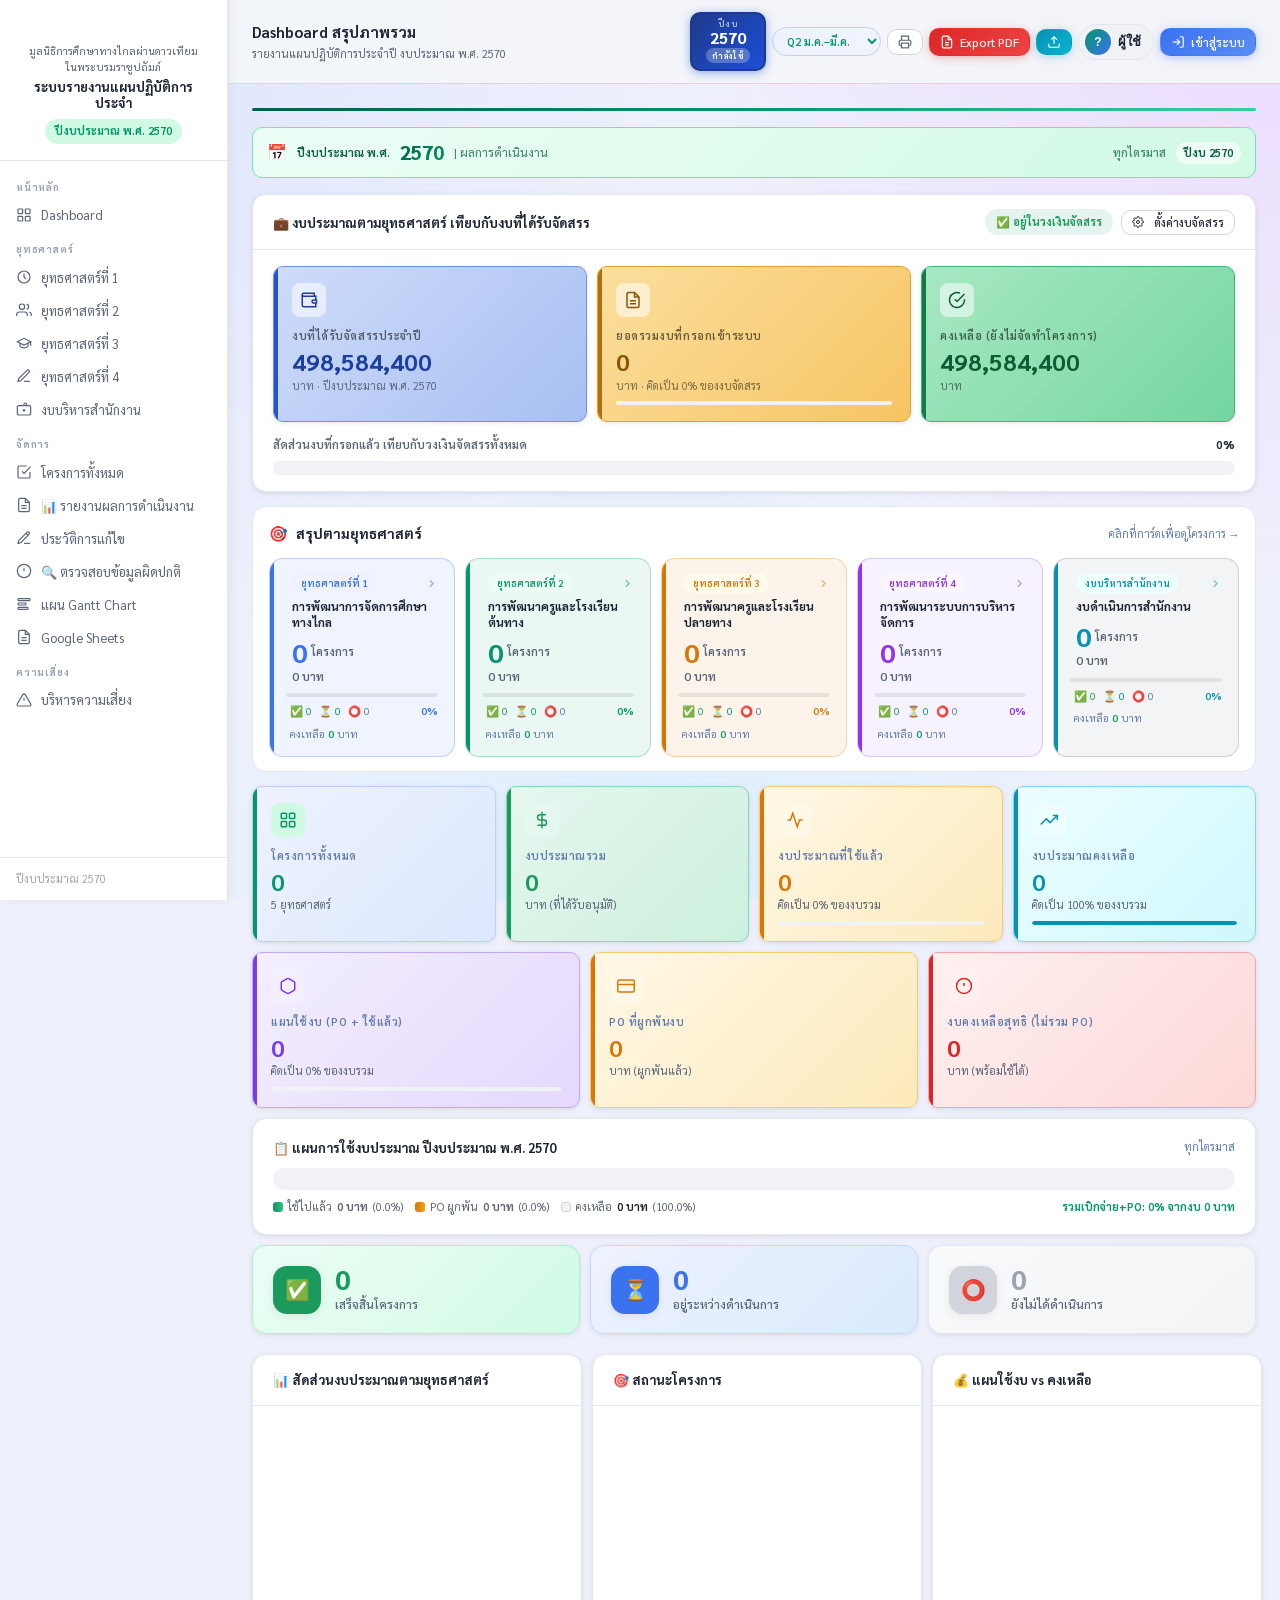
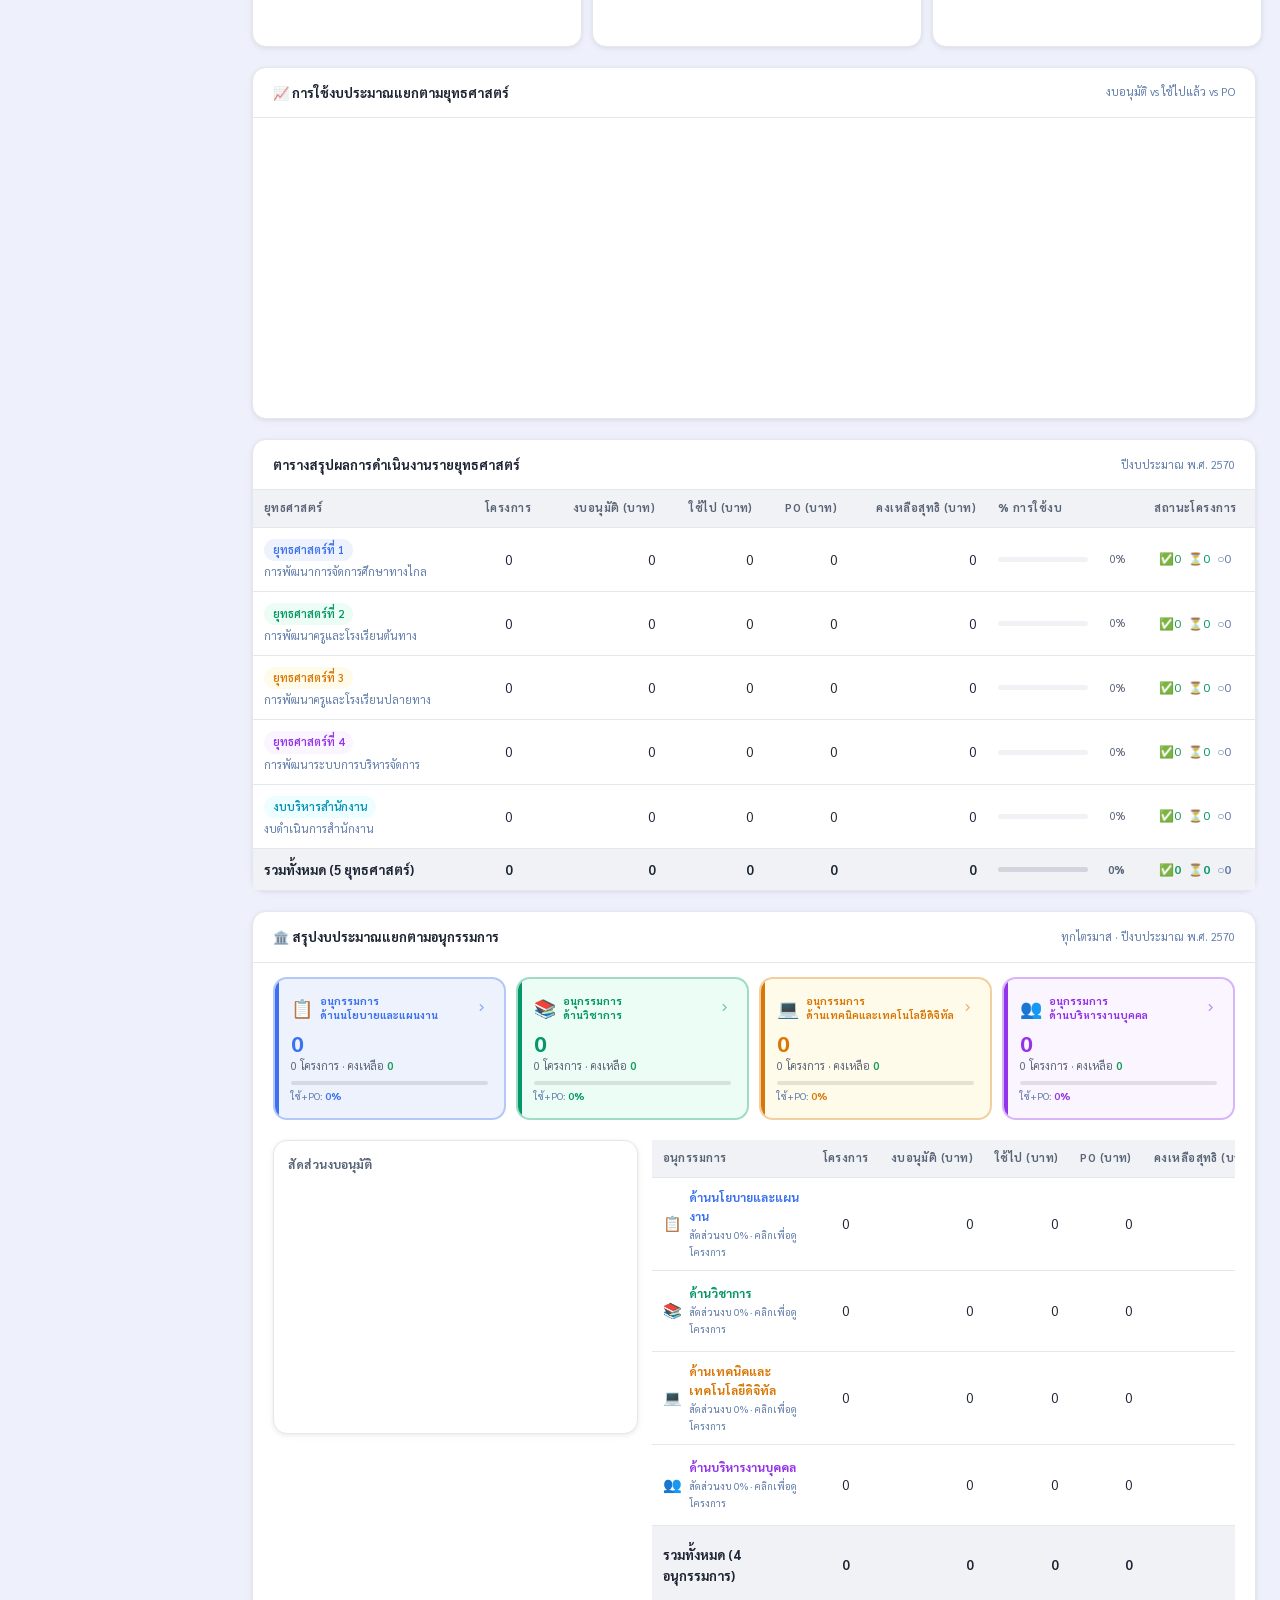
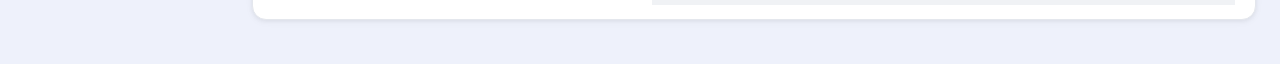
==== commit c457185c: "Add files via upload" ====
--- a/index.html
+++ b/index.html
@@ -3,559 +3,1785 @@
 <head>
 <meta charset="UTF-8">
 <meta name="viewport" content="width=device-width, initial-scale=1.0">
-<title>ระบบดูแลนักเรียนทุนการศึกษาพระราชทานฯ DLTV</title>
-<link rel="preconnect" href="https://fonts.googleapis.com">
-<link rel="preconnect" href="https://fonts.gstatic.com" crossorigin>
-<link href="https://fonts.googleapis.com/css2?family=Noto+Sans+Thai:wght@400;500;600;700;800&family=Sarabun:wght@300;400;500;600;700&display=swap" rel="stylesheet">
+<meta http-equiv="Cache-Control" content="no-cache, no-store, must-revalidate">
+<meta http-equiv="Pragma" content="no-cache">
+<meta http-equiv="Expires" content="0">
+<!-- GitHub Pages CDN cache: force reload ด้วย Ctrl+Shift+R หรือเพิ่ม ?v=XXX ใน URL -->
+<title>ระบบรายงาน พ.ศ. 2570 | มูลนิธิการศึกษาทางไกลผ่านดาวเทียม</title>
 <script src="https://cdnjs.cloudflare.com/ajax/libs/Chart.js/4.4.1/chart.umd.js"></script>
-<link rel="stylesheet" href="https://cdnjs.cloudflare.com/ajax/libs/leaflet/1.9.4/leaflet.min.css">
-<script src="https://cdnjs.cloudflare.com/ajax/libs/leaflet/1.9.4/leaflet.min.js"></script>
-<link rel="stylesheet" href="css/style.css">
+<script src="https://cdnjs.cloudflare.com/ajax/libs/jspdf/2.5.1/jspdf.umd.min.js"></script>
+<script src="https://cdnjs.cloudflare.com/ajax/libs/html2canvas/1.4.1/html2canvas.min.js"></script>
+<link href="https://fonts.googleapis.com/css2?family=Sarabun:wght@300;400;500;600;700&display=swap" rel="stylesheet">
+<link rel="stylesheet" href="assets/style.css">
 </head>
 <body>
-
-<!-- ═══════ SIDEBAR ═══════ -->
-<aside class="sidebar" id="sidebar">
-  <!-- Brand -->
-  <div class="sidebar-brand">
-    <div class="sidebar-logo-wrap">
-      <img src="https://dltv.ac.th/upload/data/users/0/316/CMS/images/logo%20dlf%20%E0%B8%AA%E0%B8%A1%E0%B8%9A%E0%B8%B9%E0%B8%A3%E0%B8%93%E0%B9%8C.png" alt="DLTV Logo">
-    </div>
-    <div class="sidebar-brand-text">
-      <div class="sidebar-brand-name">ระบบดูแลนักเรียนทุนฯ</div>
-      <div class="sidebar-brand-sub">DLTV มูลนิธิการศึกษาทางไกล</div>
-    </div>
-  </div>
-
-  <!-- Navigation -->
-  <nav class="sidebar-nav" id="sidebar-nav">
-    <div class="sidebar-section-label">หลัก</div>
-    <button class="nav-btn active" onclick="showPage('dashboard',this)">
-      <span class="nav-icon">🏠</span> Dashboard
-    </button>
-    <button class="nav-btn" onclick="showPage('students',this)">
-      <span class="nav-icon">👥</span> รายชื่อนักเรียน
-    </button>
-
-    <div class="sidebar-section-label">ข้อมูล</div>
-    <button class="nav-btn" onclick="showPage('address',this)">
-      <span class="nav-icon">📍</span> ที่อยู่
-    </button>
-    <button class="nav-btn" onclick="showPage('banking',this)">
-      <span class="nav-icon">🏦</span> บัญชีธนาคาร
-    </button>
-    <button class="nav-btn" onclick="showPage('payment',this)">
-      <span class="nav-icon">💰</span> การเงิน
-    </button>
-    <button class="nav-btn" onclick="showPage('academic',this)">
-      <span class="nav-icon">📊</span> ผลการเรียน
-    </button>
-    <button class="nav-btn" onclick="showPage('gpasheet',this)">
-      <span class="nav-icon">🎯</span> GPA Sheet
-    </button>
-
-    <div class="sidebar-section-label">เครื่องมือ</div>
-    <button class="nav-btn" onclick="showPage('termreport',this)">
-      <span class="nav-ico">📅</span><span>รายงานรายภาคเรียน</span>
-    </button>
-    <button class="nav-btn" onclick="showPage('schoolmap',this)">
-      <span class="nav-icon">🗺️</span> แผนที่โรงเรียน
-    </button>
-    <button class="nav-btn" onclick="showPage('scholarform',this)">
-      <span class="nav-icon">📝</span> แบบฟอร์มทุนการศึกษา
-    </button>
-    <button class="nav-btn" onclick="showPage('formtrack',this)">
-      <span class="nav-icon">📋</span> ติดตามการกรอกแบบฟอร์ม
-    </button>
+<div class="layout">
+
+  <!-- Sidebar -->
+  <nav class="sidebar">
+    <div class="sidebar-logo">
+         <img class="org-logo"src="https://dltv.ac.th/upload/data/users/0/316/CMS/images/logo%20dlf%20%E0%B8%AA%E0%B8%A1%E0%B8%9A%E0%B8%B9%E0%B8%A3%E0%B8%93%E0%B9%8C.png" style="width: 90px; height: auto;" alt="">
+    <div>
+      <div class="org">มูลนิธิการศึกษาทางไกลผ่านดาวเทียม<br>ในพระบรมราชูปถัมภ์</div>
+      <div class="title">ระบบรายงานแผนปฏิบัติการประจำ</div>
+      <span class="badge-year badge-year-2570" id="sidebarYearBadge">ปีงบประมาณ พ.ศ. 2570</span>
+    </div>
+    </div>
+    <div class="sidebar-nav">
+      <div class="nav-section">หน้าหลัก</div>
+      <button class="nav-item active" onclick="showPage('dashboard',undefined,this)">
+        <svg viewBox="0 0 24 24" fill="none" stroke="currentColor" stroke-width="1.8"><rect x="3" y="3" width="7" height="7" rx="1"/><rect x="14" y="3" width="7" height="7" rx="1"/><rect x="3" y="14" width="7" height="7" rx="1"/><rect x="14" y="14" width="7" height="7" rx="1"/></svg>
+        Dashboard
+      </button>
+      <div class="nav-section">ยุทธศาสตร์</div>
+      <button class="nav-item" onclick="showPage('projects','1')">
+        <svg viewBox="0 0 24 24" fill="none" stroke="currentColor" stroke-width="1.8"><circle cx="12" cy="12" r="9"/><path d="M12 7v5l3 3"/></svg>
+        ยุทธศาสตร์ที่ 1
+      </button>
+      <button class="nav-item" onclick="showPage('projects','2')">
+        <svg viewBox="0 0 24 24" fill="none" stroke="currentColor" stroke-width="1.8"><path d="M17 21v-2a4 4 0 0 0-4-4H5a4 4 0 0 0-4 4v2"/><circle cx="9" cy="7" r="4"/><path d="M23 21v-2a4 4 0 0 0-3-3.87M16 3.13a4 4 0 0 1 0 7.75"/></svg>
+        ยุทธศาสตร์ที่ 2
+      </button>
+      <button class="nav-item" onclick="showPage('projects','3')">
+        <svg viewBox="0 0 24 24" fill="none" stroke="currentColor" stroke-width="1.8"><path d="M22 10v6M2 10l10-5 10 5-10 5z"/><path d="M6 12v5c3 3 9 3 12 0v-5"/></svg>
+        ยุทธศาสตร์ที่ 3
+      </button>
+      <button class="nav-item" onclick="showPage('projects','4')">
+        <svg viewBox="0 0 24 24" fill="none" stroke="currentColor" stroke-width="1.8"><path d="M12 20h9"/><path d="M16.5 3.5a2.121 2.121 0 0 1 3 3L7 19l-4 1 1-4L16.5 3.5z"/></svg>
+        ยุทธศาสตร์ที่ 4
+      </button>
+      <button class="nav-item" onclick="showPage('projects','5')">
+        <svg viewBox="0 0 24 24" fill="none" stroke="currentColor" stroke-width="1.8"><rect x="2" y="7" width="20" height="14" rx="2"/><path d="M16 7V5a2 2 0 0 0-4 0v2M12 12v4M10 14h4"/></svg>
+        งบบริหารสำนักงาน
+      </button>
+      <div class="nav-section">จัดการ</div>
+      <button class="nav-item" onclick="showPage('projects','')">
+        <svg viewBox="0 0 24 24" fill="none" stroke="currentColor" stroke-width="1.8"><path d="M9 11l3 3L22 4"/><path d="M21 12v7a2 2 0 0 1-2 2H5a2 2 0 0 1-2-2V5a2 2 0 0 1 2-2h11"/></svg>
+        โครงการทั้งหมด
+      </button>
+      <button class="nav-item" onclick="showPage('report')">
+        <svg viewBox="0 0 24 24" fill="none" stroke="currentColor" stroke-width="1.8"><path d="M14 2H6a2 2 0 0 0-2 2v16a2 2 0 0 0 2 2h12a2 2 0 0 0 2-2V8z"/><polyline points="14 2 14 8 20 8"/><line x1="16" y1="13" x2="8" y2="13"/><line x1="16" y1="17" x2="8" y2="17"/></svg>
+        📊 รายงานผลการดำเนินงาน
+      </button>
+      <button class="nav-item" onclick="showPage('actlog')">
+        <svg viewBox="0 0 24 24" fill="none" stroke="currentColor" stroke-width="1.8"><path d="M12 20h9"/><path d="M16.5 3.5a2.121 2.121 0 0 1 3 3L7 19l-4 1 1-4L16.5 3.5z"/><path d="M15 5l3 3"/></svg>
+        ประวัติการแก้ไข
+      </button>
+      <button class="nav-item" onclick="showPage('datahealth')">
+        <svg viewBox="0 0 24 24" fill="none" stroke="currentColor" stroke-width="1.8"><circle cx="12" cy="12" r="10"/><line x1="12" y1="8" x2="12" y2="12"/><line x1="12" y1="16" x2="12.01" y2="16"/></svg>
+        🔍 ตรวจสอบข้อมูลผิดปกติ
+      </button>
+      <button class="nav-item" onclick="showPage('gantt')">
+        <svg viewBox="0 0 24 24" fill="none" stroke="currentColor" stroke-width="1.8"><rect x="3" y="4" width="18" height="3" rx="1"/><rect x="3" y="10.5" width="12" height="3" rx="1"/><rect x="3" y="17" width="15" height="3" rx="1"/></svg>
+        แผน Gantt Chart
+      </button>
+      <button class="nav-item" onclick="showPage('gsheet')">
+        <svg viewBox="0 0 24 24" fill="none" stroke="currentColor" stroke-width="1.8"><path d="M14 2H6a2 2 0 0 0-2 2v16a2 2 0 0 0 2 2h12a2 2 0 0 0 2-2V8z"/><polyline points="14 2 14 8 20 8"/><line x1="16" y1="13" x2="8" y2="13"/><line x1="16" y1="17" x2="8" y2="17"/></svg>
+        Google Sheets
+      </button>
+      <div class="nav-section">ความเสี่ยง</div>
+      <button class="nav-item" onclick="showPage('risk',undefined,this)">
+        <svg viewBox="0 0 24 24" fill="none" stroke="currentColor" stroke-width="1.8"><path d="M10.29 3.86L1.82 18a2 2 0 0 0 1.71 3h16.94a2 2 0 0 0 1.71-3L13.71 3.86a2 2 0 0 0-3.42 0z"/><line x1="12" y1="9" x2="12" y2="13"/><line x1="12" y1="17" x2="12.01" y2="17"/></svg>
+        บริหารความเสี่ยง
+      </button>
+    </div>
+    <div class="sidebar-footer" id="sidebar-footer">ปีงบประมาณ 2570</div>
   </nav>
 
-  <!-- Footer -->
-  <div class="sidebar-footer">
-    <div class="sidebar-user">
-      <div class="sidebar-user-avatar">ผ</div>
+  <!-- Main -->
+  <div class="main">
+    <!-- Topbar -->
+    <div class="topbar" style="flex-wrap:wrap;gap:.75rem">
+      <div class="topbar-left" style="flex:1;min-width:200px">
+        <div>
+          <div class="topbar-title" id="topbar-title">Dashboard สรุปภาพรวม</div>
+          <div class="topbar-sub" id="topbar-sub" style="font-size:11px;color:var(--text2)">ปีงบประมาณ พ.ศ. <span id="topbarYear">2570</span></div>
+        </div>
+      </div>
+      <div class="topbar-actions" style="gap:6px">
+        <!-- Year active badge -->
+        <div class="year-cards" id="yearCards">
+          <div class="year-card y2570" style="cursor:default;" title="ปีงบประมาณ พ.ศ. 2570 (กำลังใช้งาน)">
+            <span class="yc-label">ปีงบ</span>
+            <span class="yc-year">2570</span>
+            <span class="yc-badge">กำลังใช้</span>
+          </div>
+        </div>
+        <select class="quarter-select" id="quarterSelect" onchange="onQuarterChange()" style="font-size:11px;padding:5px 10px">
+          <option value="all">ทุกไตรมาส</option>
+          <option value="1">Q1 ต.ค.–ธ.ค.</option>
+          <option value="2" selected>Q2 ม.ค.–มี.ค.</option>
+          <option value="3">Q3 เม.ย.–มิ.ย.</option>
+          <option value="4">Q4 ก.ค.–ก.ย.</option>
+        </select>
+        <button class="btn btn-sm" onclick="window.print()" style="color:var(--text2)" title="พิมพ์">
+          <svg width="14" height="14" viewBox="0 0 24 24" fill="none" stroke="currentColor" stroke-width="2"><polyline points="6 9 6 2 18 2 18 9"/><path d="M6 18H4a2 2 0 0 1-2-2v-5a2 2 0 0 1 2-2h16a2 2 0 0 1 2 2v5a2 2 0 0 1-2 2h-2"/><rect x="6" y="14" width="12" height="8"/></svg>
+        </button>
+        <button class="btn btn-sm" onclick="openPdfSelectModal()" style="background:linear-gradient(135deg,#dc2626,#ef4444);color:#fff;border-color:transparent;box-shadow:0 2px 8px rgba(220,38,38,.3)" title="Export รายงาน PDF">
+          <svg width="14" height="14" viewBox="0 0 24 24" fill="none" stroke="currentColor" stroke-width="2"><path d="M14 2H6a2 2 0 0 0-2 2v16a2 2 0 0 0 2 2h12a2 2 0 0 0 2-2V8z"/><polyline points="14 2 14 8 20 8"/><path d="M9 13h6M9 17h6M9 9h1"/></svg>
+          Export PDF
+        </button>
+        <button class="btn btn-sm btn-teal" onclick="showPage('gsheet')" title="Google Sheets">
+          <svg width="14" height="14" viewBox="0 0 24 24" fill="none" stroke="currentColor" stroke-width="2"><path d="M21 15v4a2 2 0 0 1-2 2H5a2 2 0 0 1-2-2v-4"/><polyline points="17 8 12 3 7 8"/><line x1="12" y1="3" x2="12" y2="15"/></svg>
+        </button>
+        <button class="btn btn-sm btn-primary" id="topbarAddBtn" onclick="openAdd()" style="display:none">
+          <svg width="13" height="13" viewBox="0 0 24 24" fill="none" stroke="currentColor" stroke-width="2.5"><line x1="12" y1="5" x2="12" y2="19"/><line x1="5" y1="12" x2="19" y2="12"/></svg>
+          เพิ่มโครงการ
+        </button>
+        <span class="readonly-badge" id="readonlyBadge" style="display:none">🔒 ดูอย่างเดียว</span>
+        <!-- User pill (แสดงหลัง login) -->
+        <div style="position:relative" id="userPillWrap" style="display:none">
+          <button class="user-pill" id="userPillBtn" onclick="toggleUserMenu()">
+            <span class="user-avatar" id="userAvatar">?</span>
+            <span id="userPillName">ผู้ใช้</span>
+          </button>
+          <div class="user-menu" id="userMenu">
+            <div class="user-menu-header">
+              <div class="user-menu-name" id="menuDisplayName">—</div>
+              <div class="user-menu-email" id="menuEmail">—</div>
+            <div id="menuPosition" style="display:none;font-size:11px;color:#94a3b8;margin-top:2px;line-height:1.4;max-width:180px;overflow:hidden;text-overflow:ellipsis;white-space:nowrap;"></div>
+            </div>
+            <button class="user-menu-item danger" onclick="authLogout()">
+              <svg width="14" height="14" viewBox="0 0 24 24" fill="none" stroke="currentColor" stroke-width="2"><path d="M9 21H5a2 2 0 0 1-2-2V5a2 2 0 0 1 2-2h4"/><polyline points="16 17 21 12 16 7"/><line x1="21" y1="12" x2="9" y2="12"/></svg>
+              ออกจากระบบ
+            </button>
+          </div>
+        </div>
+        <!-- Login button (แสดงก่อน login) -->
+        <button class="btn btn-sm btn-primary" id="loginBtn" onclick="openAuthModal('login')">
+          <svg width="14" height="14" viewBox="0 0 24 24" fill="none" stroke="currentColor" stroke-width="2"><path d="M15 3h4a2 2 0 0 1 2 2v14a2 2 0 0 1-2 2h-4"/><polyline points="10 17 15 12 10 7"/><line x1="15" y1="12" x2="3" y2="12"/></svg>
+          เข้าสู่ระบบ
+        </button>
+      </div>
+    </div>
+
+    <!-- Content -->
+    <div class="content">
+
+      <!-- ===== DASHBOARD ===== -->
+      <div id="page-dashboard" style="display:none">
+
+        <!-- Year Banner -->
+        <div class="year-banner banner-2570" id="yearBanner">
+          <span class="year-banner-icon">📅</span>
+          <span>ปีงบประมาณ พ.ศ.</span>
+          <span class="year-banner-year y2570" id="yearBannerNum">2570</span>
+          <span id="yearBannerSub" style="font-weight:400;opacity:.8">| ผลการดำเนินงาน</span>
+          <span style="margin-left:auto;font-size:11px;opacity:.7" id="quarterLabel">ทุกไตรมาส</span>
+          <span style="font-size:11px;background:rgba(255,255,255,.6);padding:2px 8px;border-radius:99px;font-weight:700" id="quarterBadge">ทุกไตรมาส</span>
+        </div>
+
+        <!-- ★ งบประมาณที่ได้รับจัดสรร vs ยอดรวมงบตามยุทธศาสตร์ -->
+        <div id="allocatedBudgetCard" style="margin-bottom:14px"></div>
+
+        <!-- ★ Strategy Summary — ด้านบนสุด (มีพื้นหลังสีอ่อน + กดได้) -->
+        <div id="strategy-summary-top" style="margin-bottom:14px"></div>
+        <div class="metrics-top" style="margin-bottom:10px">
+          <div class="metric-card c-blue">
+            <div class="metric-icon"><svg width="18" height="18" viewBox="0 0 24 24" fill="none" stroke="currentColor" stroke-width="2"><rect x="3" y="3" width="7" height="7" rx="1"/><rect x="14" y="3" width="7" height="7" rx="1"/><rect x="3" y="14" width="7" height="7" rx="1"/><rect x="14" y="14" width="7" height="7" rx="1"/></svg></div>
+            <div class="metric-label">โครงการทั้งหมด</div>
+            <div class="metric-value" id="m-total">—</div>
+            <div class="metric-sub" id="m-total-sub">5 ยุทธศาสตร์</div>
+          </div>
+          <div class="metric-card c-green">
+            <div class="metric-icon"><svg width="18" height="18" viewBox="0 0 24 24" fill="none" stroke="currentColor" stroke-width="2"><line x1="12" y1="1" x2="12" y2="23"/><path d="M17 5H9.5a3.5 3.5 0 0 0 0 7h5a3.5 3.5 0 0 1 0 7H6"/></svg></div>
+            <div class="metric-label">งบประมาณรวม</div>
+            <div class="metric-value" id="m-budget">—</div>
+            <div class="metric-sub">บาท (ที่ได้รับอนุมัติ)</div>
+          </div>
+          <div class="metric-card c-amber">
+            <div class="metric-icon"><svg width="18" height="18" viewBox="0 0 24 24" fill="none" stroke="currentColor" stroke-width="2"><path d="M22 12h-4l-3 9L9 3l-3 9H2"/></svg></div>
+            <div class="metric-label">งบประมาณที่ใช้แล้ว</div>
+            <div class="metric-value" id="m-spent">—</div>
+            <div class="metric-sub" id="m-spent-sub">คิดเป็น 0% ของงบรวม</div>
+            <div class="metric-progress"><div class="metric-progress-track"><div class="metric-progress-fill" id="m-spent-bar" style="width:0%;background:var(--amber)"></div></div></div>
+          </div>
+          <div class="metric-card c-teal">
+            <div class="metric-icon"><svg width="18" height="18" viewBox="0 0 24 24" fill="none" stroke="currentColor" stroke-width="2"><polyline points="23 6 13.5 15.5 8.5 10.5 1 18"/><polyline points="17 6 23 6 23 12"/></svg></div>
+            <div class="metric-label">งบประมาณคงเหลือ</div>
+            <div class="metric-value" id="m-remaining">—</div>
+            <div class="metric-sub" id="m-remaining-sub">บาท (ยังไม่ใช้จ่าย)</div>
+            <div class="metric-progress"><div class="metric-progress-track"><div class="metric-progress-fill" id="m-remaining-bar" style="width:100%;background:var(--s5)"></div></div></div>
+          </div>
+        </div>
+
+        <!-- Row 2: Budget plan -->
+        <div class="metrics-mid" style="margin-bottom:10px">
+          <div class="metric-card c-purple">
+            <div class="metric-icon"><svg width="18" height="18" viewBox="0 0 24 24" fill="none" stroke="currentColor" stroke-width="2"><path d="M21 16V8a2 2 0 0 0-1-1.73l-7-4a2 2 0 0 0-2 0l-7 4A2 2 0 0 0 3 8v8a2 2 0 0 0 1 1.73l7 4a2 2 0 0 0 2 0l7-4A2 2 0 0 0 21 16z"/></svg></div>
+            <div class="metric-label">แผนใช้งบ (PO + ใช้แล้ว)</div>
+            <div class="metric-value" id="m-plan">—</div>
+            <div class="metric-sub" id="m-plan-sub">คิดเป็น 0% ของงบรวม</div>
+            <div class="metric-progress"><div class="metric-progress-track"><div class="metric-progress-fill" id="m-plan-bar" style="width:0%;background:var(--purple)"></div></div></div>
+          </div>
+          <div class="metric-card c-amber">
+            <div class="metric-icon"><svg width="18" height="18" viewBox="0 0 24 24" fill="none" stroke="currentColor" stroke-width="2"><rect x="1" y="4" width="22" height="16" rx="2"/><line x1="1" y1="10" x2="23" y2="10"/></svg></div>
+            <div class="metric-label">PO ที่ผูกพันงบ</div>
+            <div class="metric-value" id="m-po">—</div>
+            <div class="metric-sub">บาท (ผูกพันแล้ว)</div>
+          </div>
+          <div class="metric-card c-red">
+            <div class="metric-icon"><svg width="18" height="18" viewBox="0 0 24 24" fill="none" stroke="currentColor" stroke-width="2"><circle cx="12" cy="12" r="10"/><line x1="12" y1="8" x2="12" y2="12"/><line x1="12" y1="16" x2="12.01" y2="16"/></svg></div>
+            <div class="metric-label">งบคงเหลือสุทธิ (ไม่รวม PO)</div>
+            <div class="metric-value" id="m-net-remaining">—</div>
+            <div class="metric-sub">บาท (พร้อมใช้ได้)</div>
+          </div>
+        </div>
+
+        <!-- Budget Progress Visual -->
+        <div class="card" style="margin-bottom:10px;padding:1.125rem 1.25rem">
+          <div style="display:flex;align-items:center;justify-content:space-between;margin-bottom:.625rem">
+            <span style="font-size:13px;font-weight:700">📋 แผนการใช้งบประมาณ ปีงบประมาณ พ.ศ. <span id="budgetBarYear">2569</span></span>
+            <span style="font-size:11px;color:var(--text3)" id="budgetBarQuarter">ทุกไตรมาส</span>
+          </div>
+          <div id="budgetMegaBar" style="height:22px;border-radius:99px;overflow:hidden;display:flex;gap:0;background:var(--surface2);margin-bottom:.5rem"></div>
+          <div id="budgetBarLegend" style="display:flex;flex-wrap:wrap;gap:12px;font-size:11px;color:var(--text2)"></div>
+        </div>
+
+        <!-- Status Pipeline -->
+        <div class="status-pipeline">
+          <div class="pipeline-item done" onclick="showPage('projects');setTimeout(()=>filterByStatus('done'),100)">
+            <div class="pipeline-dot done">✅</div>
+            <div class="pipeline-info">
+              <div class="pipeline-count done" id="p-done">—</div>
+              <div class="pipeline-label">เสร็จสิ้นโครงการ</div>
+            </div>
+          </div>
+          <div class="pipeline-item progress" onclick="showPage('projects');setTimeout(()=>filterByStatus('progress'),100)">
+            <div class="pipeline-dot progress">⏳</div>
+            <div class="pipeline-info">
+              <div class="pipeline-count progress" id="p-progress">—</div>
+              <div class="pipeline-label">อยู่ระหว่างดำเนินการ</div>
+            </div>
+          </div>
+          <div class="pipeline-item pending" onclick="showPage('projects');setTimeout(()=>filterByStatus('pending'),100)">
+            <div class="pipeline-dot pending">⭕</div>
+            <div class="pipeline-info">
+              <div class="pipeline-count pending" id="p-pending">—</div>
+              <div class="pipeline-label">ยังไม่ได้ดำเนินการ</div>
+            </div>
+          </div>
+        </div>
+
+        <!-- Budget Overview Row -->
+        <div class="charts-grid" style="grid-template-columns:1fr 1fr 1fr;margin-bottom:1.25rem">
+          <div class="card">
+            <div class="card-header"><span class="card-title">📊 สัดส่วนงบประมาณตามยุทธศาสตร์</span></div>
+            <div class="card-body" style="padding:.875rem">
+              <div style="position:relative;height:200px"><canvas id="chartBudget"></canvas><div id="chartBudgetCenter" style="position:absolute;top:50%;left:50%;transform:translate(-50%,-50%);text-align:center;pointer-events:none"></div></div>
+              <div id="chartBudgetLegend" style="display:flex;flex-direction:column;gap:5px;margin-top:.75rem;font-size:11px;color:var(--text2)"></div>
+            </div>
+          </div>
+          <div class="card">
+            <div class="card-header"><span class="card-title">🎯 สถานะโครงการ</span></div>
+            <div class="card-body" style="padding:.875rem">
+              <div style="position:relative;height:200px"><canvas id="chartStatus"></canvas></div>
+              <div id="statusLegend" style="display:flex;justify-content:center;gap:14px;margin-top:.75rem;font-size:11px"></div>
+            </div>
+          </div>
+          <div class="card">
+            <div class="card-header"><span class="card-title">💰 แผนใช้งบ vs คงเหลือ</span></div>
+            <div class="card-body" style="padding:.875rem">
+              <div style="position:relative;height:200px"><canvas id="chartBudgetGauge"></canvas><div id="chartGaugeCenter" style="position:absolute;top:50%;left:50%;transform:translate(-50%,-50%);text-align:center;pointer-events:none"></div></div>
+              <div id="gaugeLegend" style="display:flex;flex-direction:column;gap:5px;margin-top:.75rem;font-size:11px;color:var(--text2)"></div>
+            </div>
+          </div>
+        </div>
+
+        <!-- Budget utilization chart -->
+        <div class="card" style="margin-bottom:1.25rem">
+          <div class="card-header">
+            <span class="card-title">📈 การใช้งบประมาณแยกตามยุทธศาสตร์</span>
+            <span style="font-size:11px;color:var(--text3)">งบอนุมัติ vs ใช้ไปแล้ว vs PO</span>
+          </div>
+          <div class="card-body">
+            <div style="position:relative;height:260px"><canvas id="chartUtilization"></canvas></div>
+          </div>
+        </div>
+
+        <!-- Summary table -->
+        <div class="card" style="margin-bottom:1.25rem">
+          <div class="card-header">
+            <span class="card-title">ตารางสรุปผลการดำเนินงานรายยุทธศาสตร์</span>
+            <span style="font-size:11px;color:var(--text3)" id="summaryQuarterLabel">ปีงบประมาณ พ.ศ. 2569</span>
+          </div>
+          <div class="summary-table-wrap">
+            <table>
+              <thead>
+                <tr>
+                  <th>ยุทธศาสตร์</th>
+                  <th style="text-align:center">โครงการ</th>
+                  <th class="td-num">งบอนุมัติ (บาท)</th>
+                  <th class="td-num">ใช้ไป (บาท)</th>
+                  <th class="td-num">PO (บาท)</th>
+                  <th class="td-num">คงเหลือสุทธิ (บาท)</th>
+                  <th style="min-width:130px">% การใช้งบ</th>
+                  <th style="text-align:center">สถานะโครงการ</th>
+                </tr>
+              </thead>
+              <tbody id="summaryTableBody"></tbody>
+            </table>
+          </div>
+        </div>
+
+        <!-- ===== COMMITTEE BUDGET SECTION ===== -->
+        <div class="card" style="margin-bottom:1.25rem" id="committeeSummaryCard">
+          <div class="card-header" style="flex-wrap:wrap;gap:.5rem">
+            <span class="card-title">🏛️ สรุปงบประมาณแยกตามอนุกรรมการ</span>
+            <span style="font-size:11px;color:var(--text3)" id="committeeQuarterLabel">ปีงบประมาณ พ.ศ. 2569</span>
+          </div>
+          <div class="card-body" style="padding:.875rem 1.25rem">
+
+            <!-- Committee metric cards -->
+            <div id="committeeMetrics" style="display:grid;grid-template-columns:repeat(4,1fr);gap:10px;margin-bottom:1.25rem"></div>
+
+            <!-- Committee bar chart + table side by side -->
+            <div style="display:grid;grid-template-columns:1fr 1.6fr;gap:14px;align-items:start">
+
+              <!-- Stacked bar chart -->
+              <div class="card" style="border:1px solid var(--border);padding:.875rem">
+                <div style="font-size:12px;font-weight:700;margin-bottom:.75rem;color:var(--text2)">สัดส่วนงบอนุมัติ</div>
+                <div style="position:relative;height:220px"><canvas id="chartCommitteeBudget"></canvas></div>
+                <div id="chartCommitteeLegend" style="display:flex;flex-direction:column;gap:5px;margin-top:.75rem"></div>
+              </div>
+
+              <!-- Detail table -->
+              <div style="overflow-x:auto">
+                <table>
+                  <thead>
+                    <tr>
+                      <th style="min-width:160px">อนุกรรมการ</th>
+                      <th style="text-align:center">โครงการ</th>
+                      <th class="td-num">งบอนุมัติ (บาท)</th>
+                      <th class="td-num">ใช้ไป (บาท)</th>
+                      <th class="td-num">PO (บาท)</th>
+                      <th class="td-num">คงเหลือสุทธิ (บาท)</th>
+                      <th style="min-width:110px">% ใช้งบ</th>
+                      <th style="text-align:center">สถานะ</th>
+                    </tr>
+                  </thead>
+                  <tbody id="committeeTableBody"></tbody>
+                </table>
+              </div>
+
+            </div><!-- /grid -->
+
+          </div>
+        </div><!-- /committee card -->
+
+      </div><!-- /page-dashboard -->
+
+      <!-- ===== PROJECTS ===== -->
+      <div id="page-projects" style="display:none">
+        <div class="table-wrap">
+          <div class="toolbar">
+            <input type="text" id="searchInput" class="search-input" placeholder="🔍 ค้นหาชื่อโครงการ..." oninput="renderTable()">
+            <select id="filterStrategy" class="select-filter" onchange="renderTable()">
+              <option value="">ยุทธศาสตร์ทั้งหมด</option>
+              <option value="1">ยุทธศาสตร์ที่ 1</option>
+              <option value="2">ยุทธศาสตร์ที่ 2</option>
+              <option value="3">ยุทธศาสตร์ที่ 3</option>
+              <option value="4">ยุทธศาสตร์ที่ 4</option>
+              <option value="5">งบบริหารสำนักงาน</option>
+            </select>
+            <select id="filterStatus" class="select-filter" onchange="renderTable()">
+              <option value="">สถานะทั้งหมด</option>
+              <option value="done">✅ แล้วเสร็จ</option>
+              <option value="progress">⏳ อยู่ระหว่างดำเนิน</option>
+              <option value="pending">⭕ ยังไม่เริ่ม</option>
+            </select>
+            <select id="filterQuarterTable" class="select-filter" onchange="renderTable()">
+              <option value="">📅 ทุกไตรมาส</option>
+              <option value="1">ไตรมาส 1 (ต.ค.–ธ.ค.)</option>
+              <option value="2">ไตรมาส 2 (ม.ค.–มี.ค.)</option>
+              <option value="3">ไตรมาส 3 (เม.ย.–มิ.ย.)</option>
+              <option value="4">ไตรมาส 4 (ก.ค.–ก.ย.)</option>
+            </select>
+            <button class="btn btn-sm btn-primary" onclick="openAdd()">+ เพิ่มโครงการ</button>
+          </div>
+          <div style="overflow-x:auto">
+            <table>
+              <thead>
+                <tr>
+                  <th style="width:32px">#</th>
+                  <th>ชื่อโครงการ <span style="font-weight:400;font-size:9px;color:var(--text3);letter-spacing:0;text-transform:none">(คลิกบรรทัดเพื่อดูรายละเอียด)</span></th>
+                  <th>ยุทธศาสตร์</th>
+                  <th class="td-num">งบอนุมัติ (บาท)</th>
+                  <th class="td-num">ใช้ไป (บาท)</th>
+                  <th class="td-num">PO (บาท)</th>
+                  <th class="td-num">ใช้+PO (บาท)</th>
+                  <th class="td-num">คงเหลือสุทธิ</th>
+                  <th>สถานะ</th>
+                  <th>ตัวชี้วัด</th>
+                  <th style="width:88px">จัดการ</th>
+                </tr>
+              </thead>
+              <tbody id="tableBody"></tbody>
+            </table>
+          </div>
+          <div class="pagination">
+            <div class="pagination-info" id="paginationInfo"></div>
+            <div style="display:flex;gap:4px" id="paginationBtns"></div>
+          </div>
+        </div>
+      </div>
+
+      <!-- ===== รายงานผลการดำเนินงาน ===== -->
+      <div id="page-report" style="display:none">
+
+        <!-- ── ขั้นตอนที่ 1: เลือกโครงการ (ซ่อนอัตโนมัติเมื่อเลือกโครงการแล้ว) ── -->
+        <div id="reportSelectSection">
+          <div class="card" style="margin-bottom:1.25rem">
+            <div class="card-header">
+              <span class="card-title">📊 เลือกโครงการเพื่อรายงานผลการดำเนินงาน</span>
+            </div>
+            <div class="card-body" style="padding:1rem 1.25rem">
+              <div style="font-size:12.5px;color:var(--text2);line-height:1.7;margin-bottom:12px">
+                เลือกโครงการที่กรอกเข้าระบบไว้แล้วจากรายการด้านล่าง (จัดกลุ่มตามยุทธศาสตร์) เพื่อให้ข้อมูลที่รายงานถูกผูกกับโครงการและหมวดหมู่ยุทธศาสตร์ที่ถูกต้องเสมอ หรือคลิกเลือกโครงการจากตารางด้านล่างได้โดยตรง
+              </div>
+              <select id="reportProjectSelect" class="form-select" style="max-width:640px" onchange="onReportProjectChange()">
+                <option value="">— เลือกโครงการ —</option>
+              </select>
+            </div>
+          </div>
+
+          <!-- รายการโครงการ แบ่งตามยุทธศาสตร์ (คลิกเพื่อเลือกรายงานผล) -->
+          <div id="reportProjectListWrap"></div>
+        </div>
+
+        <!-- ── ขั้นตอนที่ 2: แสดงเฉพาะโครงการที่เลือก + ฟอร์มรายงานผล ── -->
+        <div id="reportSelectedBar" style="display:none;margin-bottom:1.25rem">
+          <div class="card">
+            <div class="card-body" style="padding:.875rem 1.25rem;display:flex;align-items:center;gap:10px;flex-wrap:wrap">
+              <button class="btn btn-sm" onclick="resetReportForm()">← เลือกโครงการอื่น</button>
+              <div id="reportProjectInfo" style="flex:1;min-width:260px"></div>
+            </div>
+          </div>
+        </div>
+
+        <div id="reportFormPanel" style="display:none">
+          <div class="card section-kpi" style="margin-bottom:1.25rem" id="reportKpiCard">
+            <div class="card-header">
+              <span class="card-title">🎯 ตัวชี้วัดของโครงการ (KPI) — ผลที่ทำได้จริง</span>
+            </div>
+            <div class="card-body" style="padding:1rem 1.25rem">
+              <div style="font-size:12px;color:var(--text3);margin-bottom:10px">
+                ระบุผลการดำเนินงานเทียบกับตัวชี้วัดของโครงการด้วยตนเอง (กด Enter หรือปุ่ม + เพื่อเพิ่มรายการ)
+              </div>
+              <div style="display:flex;gap:8px;max-width:640px;margin-bottom:10px">
+                <input type="text" id="reportKpiInput" class="form-input" placeholder="เช่น ผลิตสื่อการเรียนรู้ได้ 12 ตอน (เป้าหมาย 10 ตอน)"
+                       onkeydown="if(event.key==='Enter'){event.preventDefault();addReportKpiResult();}">
+                <button type="button" class="btn btn-sm btn-primary" onclick="addReportKpiResult()">+ เพิ่ม</button>
+              </div>
+              <div id="reportKpiList" style="display:flex;flex-wrap:wrap;gap:6px"></div>
+            </div>
+          </div>
+
+          <div class="card section-progress" style="margin-bottom:1.25rem">
+            <div class="card-header">
+              <span class="card-title">📈 ผลการดำเนินงาน (สำหรับรายงานความคืบหน้า)</span>
+            </div>
+            <div class="card-body" style="padding:1rem 1.25rem">
+              <div class="form-grid">
+                <div class="form-field">
+                  <label class="form-label">สถานะโครงการ</label>
+                  <select id="fStatus" class="form-select">
+                    <option value="pending">⭕ ยังไม่เริ่มดำเนินการ</option>
+                    <option value="progress">⏳ อยู่ระหว่างดำเนินการ</option>
+                    <option value="done">✅ ดำเนินการแล้วเสร็จ</option>
+                  </select>
+                </div>
+                <div class="form-field">
+                  <label class="form-label">ไตรมาสที่รายงานผล</label>
+                  <select id="fQuarter" class="form-select" onchange="onReportQuarterChange()">
+                    <option value="1">ไตรมาส 1 (ต.ค.–ธ.ค.)</option>
+                    <option value="2">ไตรมาส 2 (ม.ค.–มี.ค.)</option>
+                    <option value="3">ไตรมาส 3 (เม.ย.–มิ.ย.)</option>
+                    <option value="4">ไตรมาส 4 (ก.ค.–ก.ย.)</option>
+                  </select>
+                  <div style="font-size:11px;color:var(--text3);margin-top:4px">แต่ละไตรมาสบันทึกแยกจากกัน — สลับไตรมาสเพื่อกรอก/แก้ไขผลของไตรมาสนั้นได้โดยตรง</div>
+                </div>
+                <div class="form-field">
+                  <label class="form-label">งบประมาณที่ใช้ไปแล้ว (บาท)</label>
+                  <input type="number" id="fSpent" class="form-input" placeholder="0" min="0">
+                </div>
+                <div class="form-field">
+                  <label class="form-label">PO ที่ผูกพันงบ (บาท)</label>
+                  <input type="number" id="fPO" class="form-input" placeholder="0" min="0">
+                </div>
+                <div class="form-field full">
+                  <label class="form-label">ผลการดำเนินงาน</label>
+                  <textarea id="fResult" class="form-textarea" rows="3" placeholder="สรุปผลการดำเนินงาน กิจกรรมที่ดำเนินการแล้ว และกิจกรรมที่อยู่ระหว่างดำเนินการ..."></textarea>
+                </div>
+                <div class="form-field full">
+                  <label class="form-label">ปัญหาและอุปสรรค</label>
+                  <textarea id="fProblems" class="form-textarea" rows="2" placeholder="ระบุปัญหาและอุปสรรค (ถ้ามี)..."></textarea>
+                </div>
+                <div class="form-field full">
+                  <label class="form-label">แนวทางแก้ไข / ข้อเสนอแนะ</label>
+                  <textarea id="fSolutions" class="form-textarea" rows="2" placeholder="ระบุแนวทางแก้ไข (ถ้ามี)..."></textarea>
+                </div>
+              </div>
+            </div>
+          </div>
+
+          <div class="card section-editor" style="margin-bottom:1.25rem">
+            <div class="card-header">
+              <span class="card-title">✏️ ข้อมูลผู้แก้ไข</span>
+            </div>
+            <div class="card-body" style="padding:1rem 1.25rem">
+              <div class="form-grid">
+                <div class="form-field">
+                  <label class="form-label">ผู้แก้ไข / อัปเดตข้อมูล</label>
+                  <input type="text" id="fEditorName" class="form-input" readonly style="background:var(--surface2);color:var(--text3);cursor:default">
+                  <div style="font-size:11px;color:var(--text3);margin-top:4px">ดึงชื่อและตำแหน่งจากบัญชีที่เข้าสู่ระบบอัตโนมัติ</div>
+                </div>
+                <div class="form-field">
+                  <label class="form-label">แก้ไขล่าสุด</label>
+                  <input type="text" id="fEditedAt" class="form-input" placeholder="— ระบบบันทึกให้อัตโนมัติ —" readonly style="background:var(--surface2);color:var(--text3);cursor:default">
+                </div>
+              </div>
+            </div>
+          </div>
+
+          <div class="card section-images" style="margin-bottom:1.25rem">
+            <div class="card-header">
+              <span class="card-title">📸 รูปภาพประกอบการดำเนินงาน</span>
+            </div>
+            <div class="card-body" style="padding:1rem 1.25rem">
+              <label class="form-label">อัปโหลดรูปภาพ (สูงสุด 10 รูป)</label>
+              <div class="img-upload-zone" id="imgUploadZone"
+                   ondragover="handleImgDragOver(event)" ondragleave="handleImgDragLeave(event)" ondrop="handleImgDrop(event)"
+                   onclick="document.getElementById('imgFileInput').click()">
+                <input type="file" id="imgFileInput" accept="image/*" multiple onchange="handleImgSelect(event)">
+                <div class="img-upload-icon">🖼️</div>
+                <div class="img-upload-label">
+                  <strong>คลิกเพื่อเลือกรูปภาพ</strong> หรือลากรูปมาวางที่นี่<br>
+                  รองรับ JPG, PNG, GIF, WebP
+                </div>
+              </div>
+              <div class="img-preview-grid" id="imgPreviewGrid"></div>
+              <div id="imgCountInfo" style="display:none" class="img-count-badge">
+                📷 <span id="imgCountText">0 รูป</span>
+              </div>
+            </div>
+          </div>
+
+          <div style="display:flex;justify-content:flex-end;gap:10px;margin-bottom:1.5rem">
+            <button class="btn" onclick="resetReportForm()">ยกเลิก / เลือกโครงการใหม่</button>
+            <button class="btn btn-primary" onclick="saveResultReport()">💾 บันทึกรายงานผล</button>
+          </div>
+        </div>
+      </div>
+
+      <!-- ===== GOOGLE SHEETS ===== -->
+      <div id="page-gsheet" style="display:none">
+        <div class="gs-box">
+          <div class="gs-box-title">
+            <svg width="16" height="16" viewBox="0 0 24 24" fill="none" stroke="currentColor" stroke-width="1.8"><path d="M14 2H6a2 2 0 0 0-2 2v16a2 2 0 0 0 2 2h12a2 2 0 0 0 2-2V8z"/><polyline points="14 2 14 8 20 8"/></svg>
+            เชื่อมต่อ Google Apps Script (GAS)
+          </div>
+          <div class="gs-box-desc">
+            วาง URL ของ Google Apps Script Web App ที่นี่<br>
+            (ได้จาก Apps Script → Deploy → New deployment → Web app)<br>
+            <code>https://script.google.com/macros/s/<strong>[DEPLOYMENT_ID]</strong>/exec</code>
+          </div>
+          <div class="gs-row">
+            <input type="text" id="gasUrlInput" class="form-input" placeholder="https://script.google.com/macros/s/AKfycby4uPhTEBgrXh4FW7yLMR-3g7XrYIq-s4u6bmthb12M9t8Ya8HRaxCAv-xpuxqe8bZ5/exec" style="max-width:520px">
+            <button class="btn btn-primary btn-sm" onclick="applyGasUrl()">✔ ตั้งค่า URL</button>
+          </div>
+          <div id="gasUrlStatus" style="margin-top:8px;font-size:12px;color:var(--text3)">สถานะ: ยังไม่ได้ตั้งค่า GAS URL</div>
+        </div>
+        <div class="gs-box">
+          <div class="gs-box-title">
+            <svg width="16" height="16" viewBox="0 0 24 24" fill="none" stroke="currentColor" stroke-width="1.8"><polyline points="1 4 1 10 7 10"/><path d="M3.51 15a9 9 0 1 0 .49-5.1L1 10"/></svg>
+            Sync ข้อมูลกับ Google Sheet
+          </div>
+          <div class="gs-box-desc">ส่งข้อมูลโครงการทั้งหมดที่มีอยู่ขึ้น Google Sheet ทันที (เขียนทับข้อมูลเดิม)</div>
+          <div class="gs-row">
+            <button class="btn btn-primary btn-sm" onclick="syncAllToSheet()">☁ Sync ทั้งหมดขึ้น Sheet</button>
+            <button class="btn btn-sm" onclick="loadFromSheet()">⬇ โหลดจาก Sheet</button>
+          </div>
+          <div id="gsStatus"></div>
+        </div>
+        <div class="gs-box">
+          <div class="gs-box-title">
+            <svg width="16" height="16" viewBox="0 0 24 24" fill="none" stroke="currentColor" stroke-width="1.8"><path d="M21 15v4a2 2 0 0 1-2 2H5a2 2 0 0 1-2-2v-4"/><polyline points="17 8 12 3 7 8"/><line x1="12" y1="3" x2="12" y2="15"/></svg>
+            ส่งออกข้อมูล (CSV)
+          </div>
+          <div class="gs-box-desc">ดาวน์โหลดข้อมูลโครงการทั้งหมดเป็น CSV แล้วนำเข้า Google Sheets ได้เลย</div>
+          <div class="gs-row">
+            <button class="btn btn-success btn-sm" onclick="exportCSV()">⬇ ดาวน์โหลด CSV</button>
+          </div>
+        </div>
+        <div class="gs-box">
+          <div class="gs-box-title">รูปแบบข้อมูลที่รองรับ</div>
+          <div class="gs-box-desc">
+            Sheet ควรมีหัวคอลัมน์แถวแรกดังนี้:<br><br>
+            <code>id | name | strategy | budget | spent | po | status | result | kpi | problems | solutions | quarter | owner | committees | image_count | images_json | lastEditedBy | lastEditedByPosition | lastEditedAt</code><br><br>
+            • <code>strategy</code> = 1, 2, 3, 4 หรือ 5 (งบบริหารสำนักงาน)<br>
+            • <code>budget, spent, po</code> = จำนวนเงิน (ตัวเลข ไม่ใส่ comma)<br>
+            • <code>status</code> = done / progress / pending<br>
+            • <code>kpi</code> = ตัวชี้วัด คั่นด้วย | (pipe)<br>
+            • <code>quarter</code> = 1, 2, 3, 4 หรือ all<br>
+            • <code>owner</code> = ผู้รับผิดชอบ / หน่วยงาน<br>
+            • <code>committees</code> = JSON array เช่น ["นโยบายและแผนงาน","วิชาการ"]<br>
+            • <code>images_json</code> = JSON array ของรูปภาพ [{"name":"...","url":"...","publicId":"..."}] (Cloudinary URL ไม่ใช่ base64)<br>
+            • <code>lastEditedBy</code> = ชื่อผู้แก้ไขล่าสุด (ดึงจากบัญชีที่ login อัตโนมัติ) — คอลัมน์ใหม่<br>
+            • <code>lastEditedByPosition</code> = ตำแหน่งของผู้แก้ไขล่าสุด — คอลัมน์ใหม่<br>
+            • <code>lastEditedAt</code> = วันเวลาที่แก้ไขล่าสุด (ข้อความ) — คอลัมน์ใหม่
+          </div>
+        </div>
+        <div class="gs-box" style="background:#fffbeb;border-color:#fde68a">
+          <div class="gs-box-title" style="color:#92400e">📸 วิธีการส่งรูปภาพขึ้น Google Sheet</div>
+          <div class="gs-box-desc" style="color:#78350f">
+            รูปภาพจะถูกแปลงเป็น Base64 และส่งไปพร้อมข้อมูลโครงการผ่าน GAS<br>
+            Google Apps Script ของคุณต้องรองรับ field <code>images</code> ใน payload<br><br>
+            <strong>ตัวอย่าง GAS Code ที่รองรับรูปภาพ:</strong><br><br>
+            <code style="display:block;white-space:pre-wrap;line-height:1.8;font-size:10.5px">function doPost(e) {
+  const payload = JSON.parse(e.postData.contents);
+  const sheet = SpreadsheetApp.getActiveSpreadsheet()
+                  .getSheetByName('Project70') || 
+                SpreadsheetApp.getActiveSpreadsheet()
+                  .getSheets()[0];
+  
+  if (payload.action === 'save' || payload.action === 'update') {
+    const d = payload.data;
+    const images = d.images || [];
+    // บันทึกจำนวนรูปและ JSON ลง Sheet (images ใช้ Cloudinary URL ไม่ใช่ base64)
+    const imgCount = images.length;
+    const imgJson = JSON.stringify(images.map(i=>({name:i.name,url:i.url,publicId:i.publicId})));
+    
+    // หาแถวที่มี id ตรงกัน หรือเพิ่มแถวใหม่
+    const data = sheet.getDataRange().getValues();
+    let rowIdx = -1;
+    for(let i=1;i<data.length;i++){
+      if(data[i][0]==d.id){ rowIdx=i+1; break; }
+    }
+    const row = [d.id,d.name,d.strategy,d.budget,d.spent,d.po,
+                 d.status,d.result,(d.kpi||[]).join('|'),
+                 d.problems,d.solutions,d.quarter,imgCount,imgJson,
+                 d.lastEditedBy||'',d.lastEditedByPosition||'',d.lastEditedAt||''];
+    if(rowIdx>0) sheet.getRange(rowIdx,1,1,row.length).setValues([row]);
+    else sheet.appendRow(row);
+    return ContentService.createTextOutput(
+      JSON.stringify({success:true})).setMimeType(ContentService.MimeType.JSON);
+  }
+  // ... (action อื่นๆ เช่น getAll, delete, bulkSave)
+}</code>
+          </div>
+          <div class="gs-row" style="margin-top:.5rem">
+            <button class="btn btn-sm" style="background:#fef3c7;border-color:#fde68a;color:#92400e" onclick="copyGASTemplate()">📋 คัดลอก GAS Template</button>
+          </div>
+          <div id="gasTemplateCopyStatus" style="margin-top:6px;font-size:11px;color:var(--green)"></div>
+        </div>
+        <div class="gs-box">
+          <div class="gs-box-title">
+            <svg width="16" height="16" viewBox="0 0 24 24" fill="none" stroke="currentColor" stroke-width="1.8"><path d="M3 12a9 9 0 1 0 9-9 9.75 9.75 0 0 0-6.74 2.74L3 8"/><path d="M3 3v5h5"/></svg>
+            รีเซ็ตข้อมูลกลับค่าเริ่มต้น
+          </div>
+          <div class="gs-box-desc">ล้างข้อมูลที่บันทึกใน Browser และโหลดข้อมูลโครงการเริ่มต้นใหม่<br>⚠️ การกระทำนี้จะลบการแก้ไขทั้งหมด</div>
+          <div class="gs-row">
+            <button class="btn btn-danger btn-sm" onclick="resetToDefault()">↺ รีเซ็ตข้อมูล</button>
+          </div>
+        </div>
+        <div class="gs-box" style="background:var(--accent-light);border-color:#b8cff0">
+          <div class="gs-box-title" style="color:var(--accent)">💾 การบันทึกอัตโนมัติ</div>
+          <div class="gs-box-desc">ข้อมูลโครงการจะถูกบันทึกลงใน Browser อัตโนมัติทุกครั้งที่มีการเพิ่ม แก้ไข หรือลบโครงการ<br>เมื่อตั้งค่า GAS URL แล้ว การเปลี่ยนแปลงทุกครั้งจะ Sync ขึ้น Google Sheet โดยอัตโนมัติ</div>
+        </div>
+      </div>
+
+
+<!-- ===== GANTT CHART ===== -->
+      <div id="page-gantt" style="display:none">
+        <div class="card" style="margin-bottom:1rem">
+          <div class="gantt-filter-bar">
+            <input type="text" id="ganttSearch" class="search-input" placeholder="🔍 ค้นหาโครงการ..." oninput="renderGantt()" style="width:200px;font-size:12px">
+            <select id="ganttFilterStrategy" class="select-filter" onchange="renderGantt()" style="font-size:12px">
+              <option value="">ยุทธศาสตร์ทั้งหมด</option>
+              <option value="1">ยุทธศาสตร์ที่ 1</option>
+              <option value="2">ยุทธศาสตร์ที่ 2</option>
+              <option value="3">ยุทธศาสตร์ที่ 3</option>
+              <option value="4">ยุทธศาสตร์ที่ 4</option>
+              <option value="5">งบบริหาร</option>
+            </select>
+            <select id="ganttFilterStatus" class="select-filter" onchange="renderGantt()" style="font-size:12px">
+              <option value="">สถานะทั้งหมด</option>
+              <option value="done">✅ แล้วเสร็จ</option>
+              <option value="progress">⏳ กำลังดำเนิน</option>
+              <option value="pending">⭕ ยังไม่เริ่ม</option>
+            </select>
+            <label style="display:flex;align-items:center;gap:5px;font-size:12px;cursor:pointer;color:var(--text2)">
+              <input type="checkbox" id="ganttShowActivities" onchange="renderGantt()" style="accent-color:var(--accent)"> แสดงกิจกรรมย่อย
+            </label>
+            <div class="gantt-legend" style="margin-left:auto;padding:0">
+              <div class="gantt-legend-item"><div class="gantt-dot" style="background:linear-gradient(135deg,#1a9a5c,#34c179)"></div>แล้วเสร็จ</div>
+              <div class="gantt-legend-item"><div class="gantt-dot" style="background:linear-gradient(135deg,#d97706,#f59e0b)"></div>กำลังดำเนิน</div>
+              <div class="gantt-legend-item"><div class="gantt-dot" style="background:linear-gradient(135deg,#9aa3b2,#c0c8d6)"></div>ยังไม่เริ่ม</div>
+              <div class="gantt-legend-item"><div class="gantt-dot" style="background:linear-gradient(135deg,rgba(59,114,240,.35),rgba(107,158,248,.35));border:1px dashed rgba(59,114,240,.5)"></div>กิจกรรมย่อย</div>
+            </div>
+          </div>
+          <div class="gantt-wrap">
+            <table class="gantt-table" id="ganttTable">
+              <thead id="ganttHead"></thead>
+              <tbody id="ganttBody"></tbody>
+            </table>
+          </div>
+        </div>
+      </div>
+
+      <!-- ===== ACTIVITY LOG ===== -->
+      <div id="page-actlog" style="display:none">
+        <div class="card" style="margin-bottom:1rem">
+          <div class="card-header" style="flex-wrap:wrap;gap:10px">
+            <span class="card-title">🕓 ประวัติการแก้ไข</span>
+            <div style="display:flex;gap:8px;align-items:center;flex-wrap:wrap;margin-left:auto">
+              <input type="text" id="actlogSearch" class="search-input" placeholder="🔍 ค้นหาชื่อผู้แก้ไข / โครงการ..." oninput="renderActlog()" style="width:220px;font-size:12px">
+              <select id="actlogFilterAction" class="select-filter" onchange="renderActlog()" style="font-size:12px">
+                <option value="">การกระทำทั้งหมด</option>
+                <option value="เพิ่ม">➕ เพิ่มโครงการ</option>
+                <option value="แก้ไข">✏️ แก้ไขโครงการ</option>
+                <option value="ลบ">🗑️ ลบโครงการ</option>
+              </select>
+              <button class="btn btn-sm" onclick="clearActlog()" style="color:var(--red);border-color:var(--red);background:var(--red-light);font-size:12px" title="ล้างประวัติทั้งหมด">
+                🗑️ ล้างประวัติ
+              </button>
+            </div>
+          </div>
+          <div class="card-body" style="padding:.5rem 0 0">
+            <!-- สรุปด่วน -->
+            <div id="actlogSummaryBar" style="display:flex;gap:10px;padding:.75rem 1.25rem;border-bottom:1px solid var(--border);flex-wrap:wrap"></div>
+            <!-- ตาราง -->
+            <div style="overflow-x:auto">
+              <table style="width:100%;border-collapse:collapse;font-size:13px">
+                <thead>
+                  <tr style="background:var(--surface2);border-bottom:2px solid var(--border)">
+                    <th style="padding:9px 14px;text-align:left;font-weight:700;white-space:nowrap;width:36px">#</th>
+                    <th style="padding:9px 14px;text-align:left;font-weight:700;white-space:nowrap">วันที่ / เวลา</th>
+                    <th style="padding:9px 14px;text-align:left;font-weight:700">ผู้แก้ไข</th>
+                    <th style="padding:9px 14px;text-align:left;font-weight:700">การกระทำ</th>
+                    <th style="padding:9px 14px;text-align:left;font-weight:700">โครงการ</th>
+                    <th style="padding:9px 14px;text-align:left;font-weight:700">ฟิลด์ที่เปลี่ยน</th>
+                    <th style="padding:9px 14px;text-align:left;font-weight:700;width:80px">รายละเอียด</th>
+                  </tr>
+                </thead>
+                <tbody id="actlogBody"></tbody>
+              </table>
+            </div>
+            <div id="actlogEmpty" style="text-align:center;padding:3rem;color:var(--text3);display:none">
+              <div style="font-size:36px;margin-bottom:.5rem">📋</div>
+              <div style="font-weight:600">ยังไม่มีประวัติการแก้ไข</div>
+              <div style="font-size:12px;margin-top:4px">ประวัติจะแสดงขึ้นหลังจากมีการเพิ่ม / แก้ไข / ลบโครงการ</div>
+            </div>
+            <div id="actlogPager" style="display:flex;justify-content:flex-end;padding:.75rem 1.25rem;gap:6px;border-top:1px solid var(--border)"></div>
+          </div>
+        </div>
+      </div>
+
+      <!-- ===== DATA HEALTH CHECK — สแกนหาข้อมูลผิดปกติทั้งระบบ ===== -->
+      <div id="page-datahealth" style="display:none">
+        <div class="card" style="margin-bottom:1rem">
+          <div class="card-header" style="flex-wrap:wrap;gap:10px">
+            <span class="card-title">🔍 ตรวจสอบข้อมูลผิดปกติ</span>
+            <button class="btn btn-sm btn-primary" onclick="renderDataHealthCheck()" style="margin-left:auto">🔄 สแกนใหม่</button>
+          </div>
+          <div class="card-body" style="padding:1rem 1.25rem">
+            <div style="font-size:12.5px;color:var(--text2);margin-bottom:12px;line-height:1.6">
+              สแกนทุกโครงการเพื่อหาช่องข้อความที่ดูเหมือน "วางผิดที่" เช่น ข้อมูล JSON (รายละเอียดงบประมาณ/รายการเครื่องมือ) ที่หลุดไปอยู่ในช่องข้อความอิสระ
+              หรือชื่อผู้เสนอ/ผู้เห็นชอบ/ผู้อนุมัติโครงการที่ยาวผิดปกติ (ควรเป็นแค่ชื่อคนสั้น ๆ)
+            </div>
+            <div id="datahealthSummaryBar" style="display:flex;gap:10px;margin-bottom:14px;flex-wrap:wrap"></div>
+            <div id="datahealthBody"></div>
+          </div>
+        </div>
+      </div>
+
+
+      <!-- ===== RISK MANAGEMENT PAGE ===== -->
+      <div id="page-risk" style="display:none">
+        <!-- Header + Project Selector -->
+        <div class="card" style="margin-bottom:1rem">
+          <div class="card-header" style="flex-wrap:wrap;gap:10px">
+            <span class="card-title">⚠️ ระบบบริหารความเสี่ยงโครงการ (PRM)</span>
+            <div style="margin-left:auto;display:flex;gap:8px;align-items:center;flex-wrap:wrap">
+              <select id="riskProjectSelect" class="risk-select" style="min-width:260px;max-width:340px;font-size:13px" onchange="loadRiskProject()">
+                <option value="">— เปิดรายการที่บันทึกไว้ —</option>
+              </select>
+              <button class="btn btn-sm" onclick="openAddRiskModal()" class="risk-edit-only" style="background:var(--accent);color:#fff;border-color:var(--accent);display:flex;align-items:center;gap:5px">
+                <svg width="13" height="13" viewBox="0 0 24 24" fill="none" stroke="currentColor" stroke-width="2.5"><line x1="12" y1="5" x2="12" y2="19"/><line x1="5" y1="12" x2="19" y2="12"/></svg>
+                เพิ่มรายการใหม่
+              </button>
+              <button class="btn btn-sm" onclick="exportRiskPDF()" style="background:var(--green-light);color:var(--green);border-color:var(--green);display:flex;align-items:center;gap:5px">
+                📄 Export PDF
+              </button>
+            </div>
+          </div>
+          <!-- View-only banner -->
+          <div class="risk-readonly-banner" id="riskReadonlyBanner">
+            <svg width="15" height="15" viewBox="0 0 24 24" fill="none" stroke="currentColor" stroke-width="2"><path d="M1 12s4-8 11-8 11 8 11 8-4 8-11 8-11-8-11-8z"/><circle cx="12" cy="12" r="3"/></svg>
+            โหมดดูอย่างเดียว — ผู้เยี่ยมชมไม่สามารถเพิ่ม แก้ไข หรือลบข้อมูลได้
+          </div>
+          <!-- Saved records bar -->
+          <div id="riskRecordsBar" style="padding:.5rem 1.25rem;border-bottom:1px solid var(--border);background:var(--surface2);display:flex;gap:8px;flex-wrap:wrap;align-items:center;min-height:44px">
+            <span style="font-size:12px;color:var(--text3);flex-shrink:0">รายการที่บันทึก:</span>
+            <div id="riskRecordChips" style="display:flex;gap:6px;flex-wrap:wrap;flex:1"></div>
+            <div style="display:flex;align-items:center;gap:8px;margin-left:auto;flex-shrink:0">
+              <div id="riskSyncBadge"><span style="color:#9ca3af;font-size:12px">📴 ออฟไลน์</span></div>
+              <button onclick="loadAllRiskFromGAS()" title="Sync จาก Google Sheets"
+                style="padding:3px 10px;border-radius:99px;border:1.5px solid var(--border2);background:var(--surface);font-size:11.5px;color:var(--text2);cursor:pointer;display:flex;align-items:center;gap:4px">
+                🔄 Sync
+              </button>
+            </div>
+          </div>
+        </div>
+
+        <!-- ===== RISK DASHBOARD ===== -->
+        <div id="risk-dashboard-panel" class="card" style="margin-bottom:1rem">
+          <div class="card-header" style="padding:.75rem 1.25rem;border-bottom:1px solid var(--border)">
+            <span class="card-title" style="font-size:13.5px">📊 สถานะรายการบริหารความเสี่ยง</span>
+            <span id="riskDashCount" style="margin-left:8px;font-size:12px;color:var(--text2)"></span>
+          </div>
+          <div style="padding:.875rem 1.25rem">
+            <div id="riskDashGrid" class="risk-dash-grid">
+              <div style="color:var(--text3);font-size:13px;padding:.5rem 0">
+                ยังไม่มีรายการ — กด "+ เพิ่มรายการใหม่" เพื่อเริ่มต้น
+              </div>
+            </div>
+          </div>
+        </div>
+
+        <!-- Tabs -->
+        <div class="risk-tabs">
+          <button class="risk-tab active" onclick="switchRiskTab('prm01',this)">📋 PRM 01 · ประเมินความเสี่ยง</button>
+          <button class="risk-tab" onclick="switchRiskTab('prm02',this)">📊 PRM 02 · วิเคราะห์ความเสี่ยง</button>
+          <button class="risk-tab" onclick="switchRiskTab('prm03',this)">📈 PRM 03 · สรุประดับความเสี่ยง</button>
+          <button class="risk-tab" onclick="switchRiskTab('prm04',this)">🗂️ PRM 04 · แผนบริหารความเสี่ยง</button>
+          <button class="risk-tab" onclick="switchRiskTab('matrix',this)">🎯 Risk Matrix</button>
+        </div>
+
+        <!-- PRM 01: แบบประเมินความเสี่ยงของโครงการ -->
+        <div id="risk-prm01" class="risk-panel active">
+          <div class="card">
+            <div class="card-header">
+              <span class="card-title">แบบ PRM 01 · แบบประเมินความเสี่ยงของโครงการ</span>
+            </div>
+            <div class="card-body">
+              <div class="risk-form-grid" style="margin-bottom:1rem">
+                <div>
+                  <label class="form-label">ยุทธศาสตร์ที่</label>
+                  <select id="rm_strategy" class="risk-select">
+                    <option value="">— เลือก —</option>
+                    <option value="1">ยุทธศาสตร์ที่ 1 การพัฒนาการจัดการศึกษาทางไกล</option>
+                    <option value="2">ยุทธศาสตร์ที่ 2 การพัฒนาคุณภาพการออกอากาศ</option>
+                    <option value="3">ยุทธศาสตร์ที่ 3 การพัฒนาครูและโรงเรียนปลายทาง</option>
+                    <option value="4">ยุทธศาสตร์ที่ 4 การบริหารจัดการองค์กร</option>
+                    <option value="5">งบบริหารสำนักงาน</option>
+                  </select>
+                </div>
+                <div>
+                  <label class="form-label">กลุ่มงาน / ฝ่าย / แผนก</label>
+                  <input type="text" id="rm_dept" class="risk-input" placeholder="เช่น วิชาการ, เทคโนโลยี...">
+                </div>
+                <div class="full">
+                  <label class="form-label">ชื่อโครงการ</label>
+                  <input type="text" id="rm_projname" class="risk-input" placeholder="ชื่อโครงการ...">
+                </div>
+                <div class="full">
+                  <label class="form-label">วัตถุประสงค์ของการบริหารความเสี่ยง</label>
+                  <textarea id="rm_objectives" class="risk-textarea" rows="4" placeholder="3.1 เพื่อ...&#10;3.2 เพื่อ...&#10;3.3 เพื่อ..."></textarea>
+                </div>
+              </div>
+
+              <!-- ตารางกิจกรรม/ความเสี่ยง -->
+              <div style="display:flex;align-items:center;justify-content:space-between;margin-bottom:.5rem">
+                <div style="font-weight:600;font-size:13px;color:var(--text)">กิจกรรมของโครงการและปัจจัยความเสี่ยง</div>
+              </div>
+              <div style="overflow-x:auto">
+                <table class="risk-table" id="prm01Table">
+                  <thead>
+                    <tr>
+                      <th style="width:30px">#</th>
+                      <th style="min-width:220px">กิจกรรมของโครงการ</th>
+                      <th style="min-width:160px">ประเภทของความเสี่ยง</th>
+                      <th style="min-width:220px">ปัจจัยความเสี่ยง</th>
+                      <th style="width:40px"></th>
+                    </tr>
+                  </thead>
+                  <tbody id="prm01Body"></tbody>
+                </table>
+              </div>
+              <button class="add-row-btn" onclick="addPRM01Row()">+ เพิ่มกิจกรรม</button>
+            </div>
+          </div>
+          <!-- Bottom action bar PRM01 -->
+          <div class="risk-action-bar">
+            <div id="riskCurrentLabel" style="font-size:13px;color:var(--text2);display:flex;align-items:center;gap:6px">
+              <span id="riskCurrentName" style="font-weight:600;color:var(--text)">— ยังไม่ได้เลือกรายการ —</span>
+            </div>
+            <div style="display:flex;gap:8px;flex-wrap:wrap" class="risk-edit-only">
+              <button class="btn btn-sm" onclick="cancelEditRisk()" style="color:var(--text2);border-color:var(--border2)">
+                ↩ ยกเลิก
+              </button>
+              <button class="btn btn-sm" onclick="saveRiskData()" style="background:var(--accent);color:#fff;border-color:var(--accent);display:flex;align-items:center;gap:5px">
+                <svg width="13" height="13" viewBox="0 0 24 24" fill="none" stroke="currentColor" stroke-width="2.5"><path d="M19 21H5a2 2 0 0 1-2-2V5a2 2 0 0 1 2-2h11l5 5v11a2 2 0 0 1-2 2z"/><polyline points="17 21 17 13 7 13 7 21"/><polyline points="7 3 7 8 15 8"/></svg>
+                💾 บันทึก
+              </button>
+            </div>
+          </div>
+        </div>
+
+        <!-- PRM 02: แบบวิเคราะห์ความเสี่ยง -->
+        <div id="risk-prm02" class="risk-panel">
+          <div class="card">
+            <div class="card-header">
+              <span class="card-title">แบบ PRM 02 · แบบวิเคราะห์ความเสี่ยงของโครงการ</span>
+              <span style="font-size:12px;color:var(--text2);margin-left:1rem">(ประเมินโอกาสและผลกระทบ 1=น้อยที่สุด … 5=สูงที่สุด)</span>
+            </div>
+            <div class="card-body">
+              <div id="prm02Content">
+                <div style="text-align:center;padding:2rem;color:var(--text3)">กรุณากรอกข้อมูล PRM 01 ก่อน แล้วคลิก "บันทึก"</div>
+              </div>
+            </div>
+          </div>
+          <div class="risk-action-bar">
+            <div style="font-size:12px;color:var(--text2)">PRM 02 · ประเมินโอกาสและผลกระทบของแต่ละปัจจัยความเสี่ยง</div>
+            <button class="btn btn-sm" onclick="saveRiskData()" style="background:var(--accent);color:#fff;border-color:var(--accent)">
+              💾 บันทึกการประเมิน
+            </button>
+          </div>
+        </div>
+
+        <!-- PRM 03: สรุประดับความเสี่ยง -->
+        <div id="risk-prm03" class="risk-panel">
+          <div class="card">
+            <div class="card-header">
+              <span class="card-title">แบบ PRM 03 · แบบวิเคราะห์ความเสี่ยง (สรุปตาราง)</span>
+            </div>
+            <div class="card-body">
+              <div style="overflow-x:auto">
+                <table class="risk-table" id="prm03Table">
+                  <thead>
+                    <tr>
+                      <th>#</th>
+                      <th>กิจกรรมโครงการ</th>
+                      <th>ประเภท และปัจจัยความเสี่ยง</th>
+                      <th style="text-align:center">โอกาส</th>
+                      <th style="text-align:center">ผลกระทบ</th>
+                      <th style="text-align:center">ระดับคะแนน</th>
+                      <th style="text-align:center">ระดับความเสี่ยง</th>
+                    </tr>
+                  </thead>
+                  <tbody id="prm03Body">
+                    <tr><td colspan="7" style="text-align:center;padding:2rem;color:var(--text3)">กรุณากรอก PRM 01 และ 02 ก่อน</td></tr>
+                  </tbody>
+                </table>
+              </div>
+            </div>
+          </div>
+        </div>
+
+        <!-- PRM 04: แผนบริหารความเสี่ยง -->
+        <div id="risk-prm04" class="risk-panel">
+          <div class="card">
+            <div class="card-header">
+              <span class="card-title">แบบ PRM 04 · แผนบริหารความเสี่ยงของโครงการ</span>
+            </div>
+            <div class="card-body">
+              <div style="overflow-x:auto">
+                <table class="risk-table" id="prm04Table">
+                  <thead>
+                    <tr>
+                      <th>#</th>
+                      <th style="min-width:160px">กิจกรรมโครงการ</th>
+                      <th style="min-width:180px">ประเภท และปัจจัยความเสี่ยง</th>
+                      <th style="text-align:center;width:80px">ระดับความเสี่ยง</th>
+                      <th style="min-width:220px">การจัดการความเสี่ยง</th>
+                      <th style="min-width:100px">ระยะเวลา</th>
+                      <th style="min-width:100px">งบประมาณ</th>
+                      <th style="min-width:120px">ผู้รับผิดชอบ</th>
+                    </tr>
+                  </thead>
+                  <tbody id="prm04Body"></tbody>
+                </table>
+              </div>
+              <div style="margin-top:.5rem;font-size:12px;color:var(--text2)">* แถวจะปรากฏโดยอัตโนมัติจากข้อมูล PRM 01-03 — กรอกแผนการจัดการในแต่ละแถว</div>
+            </div>
+          </div>
+          <div class="risk-action-bar">
+            <div style="font-size:12px;color:var(--text2)">PRM 04 · กรอกแผนจัดการแล้วบันทึก</div>
+            <button class="btn btn-sm" onclick="saveRiskData()" style="background:var(--accent);color:#fff;border-color:var(--accent)">
+              💾 บันทึกแผนบริหารความเสี่ยง
+            </button>
+          </div>
+        </div>
+
+        <!-- Risk Matrix -->
+        <div id="risk-matrix" class="risk-panel">
+          <div class="card">
+            <div class="card-header">
+              <span class="card-title">🎯 ตารางการประเมินความเสี่ยง (Risk Matrix)</span>
+            </div>
+            <div class="card-body">
+              <div class="risk-matrix-wrap">
+                <table class="risk-matrix">
+                  <tr>
+                    <th class="rm-head" rowspan="7" style="width:32px"><div class="impact-label">ผลกระทบ (Impact)</div></th>
+                    <th class="rm-head">5 - สูงที่สุด</th>
+                    <td class="rm-1-5">5</td><td class="rm-2-5">10</td><td class="rm-3-5">15</td><td class="rm-4-5">20</td><td class="rm-5-5">25</td>
+                  </tr>
+                  <tr>
+                    <th class="rm-head">4 - สูง</th>
+                    <td class="rm-1-4">4</td><td class="rm-2-4">8</td><td class="rm-3-4">12</td><td class="rm-4-4">16</td><td class="rm-5-4">20</td>
+                  </tr>
+                  <tr>
+                    <th class="rm-head">3 - ปานกลาง</th>
+                    <td class="rm-1-3">3</td><td class="rm-2-3">6</td><td class="rm-3-3">9</td><td class="rm-4-3">12</td><td class="rm-5-3">15</td>
+                  </tr>
+                  <tr>
+                    <th class="rm-head">2 - น้อย</th>
+                    <td class="rm-1-2">2</td><td class="rm-2-2">4</td><td class="rm-3-2">6</td><td class="rm-4-2">8</td><td class="rm-5-2">10</td>
+                  </tr>
+                  <tr>
+                    <th class="rm-head">1 - น้อยที่สุด</th>
+                    <td class="rm-1-1">1</td><td class="rm-2-1">2</td><td class="rm-3-1">3</td><td class="rm-4-1">4</td><td class="rm-5-1">5</td>
+                  </tr>
+                  <tr>
+                    <td colspan="6" style="background:#fff;border:none"></td>
+                  </tr>
+                  <tr>
+                    <th class="rm-head">โอกาส (Likelihood)</th>
+                    <th class="rm-head">1 - น้อยที่สุด</th>
+                    <th class="rm-head">2 - น้อย</th>
+                    <th class="rm-head">3 - ปานกลาง</th>
+                    <th class="rm-head">4 - สูง</th>
+                    <th class="rm-head">5 - สูงที่สุด</th>
+                  </tr>
+                </table>
+              </div>
+              <div style="margin-top:1.25rem">
+                <div style="font-weight:600;font-size:13px;margin-bottom:.5rem">คำอธิบายระดับความเสี่ยง (Risk Ranking)</div>
+                <table class="risk-table" style="max-width:680px">
+                  <thead>
+                    <tr><th>ระดับความเสี่ยง</th><th>คะแนน</th><th>คำอธิบาย</th></tr>
+                  </thead>
+                  <tbody>
+                    <tr><td><span class="risk-score-badge risk-very-high">สูงมาก</span></td><td>17 – 25</td><td>ระดับที่ไม่สามารถยอมรับได้ จำเป็นต้องเร่งจัดการความเสี่ยงให้อยู่ในระดับที่ยอมรับได้ทันที</td></tr>
+                    <tr><td><span class="risk-score-badge risk-high">สูง</span></td><td>10 – 16</td><td>ระดับที่ไม่สามารถยอมรับได้ โดยต้องจัดการความเสี่ยงเพื่อให้อยู่ในระดับยอมรับได้</td></tr>
+                    <tr><td><span class="risk-score-badge risk-medium">ปานกลาง</span></td><td>4 – 9</td><td>ระดับที่ยอมรับได้ แต่ต้องมีการควบคุมเพื่อป้องกันไม่ให้ความเสี่ยงไปยังระดับที่ยอมรับไม่ได้</td></tr>
+                    <tr><td><span class="risk-score-badge risk-low">ต่ำ</span></td><td>1 – 3</td><td>ระดับที่ยอมรับได้ โดยใช้วิธีควบคุมปกติตามขั้นตอนการปฏิบัติงานที่กำหนด</td></tr>
+                  </tbody>
+                </table>
+              </div>
+
+              <!-- Current project risks on matrix -->
+              <div style="margin-top:1.25rem" id="matrixProjectRisks"></div>
+            </div>
+          </div>
+        </div>
+
+      </div><!-- /page-risk -->
+
+<!-- RISK: Preview Modal -->
+<div class="risk-preview-modal" id="riskPreviewModal">
+  <div class="risk-preview-box">
+    <div class="risk-preview-header">
       <div>
-        <div class="sidebar-user-name">ผู้ดูแลระบบ</div>
-        <div class="sidebar-user-role">Admin · ปีการศึกษา 2568</div>
+        <div id="riskPreviewTitle" style="font-size:16px;font-weight:800;color:var(--text);margin-bottom:3px"></div>
+        <div id="riskPreviewMeta" style="font-size:12px;color:var(--text2)"></div>
       </div>
-    </div>
-    <div class="sidebar-actions">
-      <button class="sidebar-action-btn" onclick="loadFromSheet()" title="โหลดข้อมูลจาก Google Sheet">🔄 Sync</button>
-      <button class="sidebar-action-btn" onclick="saveAllToSheet()" title="บันทึกทั้งหมดไปยัง Sheet">💾 Save</button>
-      <button class="sidebar-action-btn" onclick="exportJSON()" title="Export JSON">📤 Export</button>
-    </div>
-  </div>
-</aside>
-
-<!-- ═══════ APP SHELL ═══════ -->
-<div class="app-shell">
-
-  <!-- TOPBAR -->
-  <div class="topbar" id="topbar">
-    <div>
-      <div class="topbar-page-title" id="topbar-title">Dashboard</div>
-      <div class="topbar-page-sub" id="topbar-sub">ภาพรวมระบบการดูแลนักเรียนทุน</div>
-    </div>
-    <div class="topbar-spacer"></div>
-    <div class="topbar-chip">📅 <span id="topbar-datetime">—</span></div>
-    <div id="sync-status" style="background:var(--bg2);border:1px solid var(--border);padding:5px 11px;border-radius:20px;font-size:12px;color:var(--text2);cursor:default" title="สถานะการเชื่อมต่อ">⚫ Local</div>
-    <div style="background:var(--bg2);border:1px solid var(--border);padding:5px 11px;border-radius:20px;font-size:11px;color:var(--text3)" title="นับถอยหลัง Auto-sync">🔁 <span id="sync-countdown">—</span></div>
-  </div>
-
-  <!-- MAIN CONTENT -->
-  <div class="main">
-
-<div id="page-dashboard" class="page active">
-
-  <!-- KPI Cards -->
-  <div class="metrics" id="dash-metrics"></div>
-
-  <!-- Charts row 1: GPA + Risk + Obstacles + Bank -->
-  <div class="chart-grid">
-    <div class="chart-card">
-      <div class="chart-header">
-        <div class="chart-title">การกระจาย GPA</div>
-        <span class="chart-badge">ล่าสุด</span>
-      </div>
-      <div style="position:relative;height:190px"><canvas id="chartGPA"></canvas></div>
-      <div class="legend" id="legend-gpa"></div>
-    </div>
-    <div class="chart-card">
-      <div class="chart-header">
-        <div class="chart-title">ระดับความเสี่ยง</div>
-        <span class="chart-badge">ทั้งหมด</span>
-      </div>
-      <div style="position:relative;height:190px"><canvas id="chartRisk"></canvas></div>
-      <div class="legend" id="legend-risk"></div>
-    </div>
-    <div class="chart-card">
-      <div class="chart-header">
-        <div class="chart-title">อุปสรรคที่พบ</div>
-      </div>
-      <div style="position:relative;height:190px"><canvas id="chartObstacle"></canvas></div>
-    </div>
-    <div class="chart-card">
-      <div class="chart-header">
-        <div class="chart-title">ธนาคาร Top 5</div>
-      </div>
-      <div style="position:relative;height:190px"><canvas id="chartBank"></canvas></div>
-    </div>
-  </div>
-
-  <!-- GPA Bar full width -->
-  <div class="chart-grid" style="grid-template-columns:1fr">
-    <div class="chart-card">
-      <div class="chart-header">
-        <div class="chart-title">GPA นักเรียนทุกคน — เรียงจากต่ำไปสูง</div>
-        <span class="chart-badge" id="gpa-bar-count"></span>
-      </div>
-      <div style="position:relative;height:240px"><canvas id="chartGPABar"></canvas></div>
-    </div>
-  </div>
-
-  <!-- Watch list -->
-  <div class="chart-card" style="margin-bottom:24px;padding:0;overflow:hidden">
-    <div class="watch-header">
-      <div class="watch-header-icon">⚠️</div>
-      <div class="watch-header-text">นักเรียนที่ต้องติดตาม</div>
-      <div class="watch-header-count" id="watch-count"></div>
-    </div>
-    <div class="tbl-wrap" style="border:none;box-shadow:none;border-radius:0">
-      <table><thead><tr>
-        <th>#</th><th>รูป</th><th>ชื่อ-สกุล</th>
-        <th>โรงเรียน</th><th>จังหวัด</th>
-        <th>GPA</th><th>ความเสี่ยง</th><th>อุปสรรค</th>
-      </tr></thead>
-      <tbody id="watch-tbody"></tbody></table>
-    </div>
-  </div>
-
-</div>
-
-<div id="page-students" class="page">
-  <div class="toolbar">
-    <div class="toolbar-title">รายชื่อนักเรียนทุน <span id="std-count" style="color:var(--blue)"></span></div>
-    <div class="view-toggle">
-      <button class="view-btn active" id="vbtn-card" onclick="setView('card',this)">⊞ Card</button>
-      <button class="view-btn" id="vbtn-table" onclick="setView('table',this)">☰ Table</button>
-    </div>
-    <button class="btn btn-primary" onclick="openNewStudent()">+ เพิ่มนักเรียน</button>
-  </div>
-  <div class="search-row">
-    <input type="text" id="std-search" placeholder="🔍 ค้นหาชื่อ / ชื่อเล่น / เลขบัตร..." oninput="renderStudents()">
-    <select id="std-filter-prov" onchange="renderStudents()">
-      <option value="">จังหวัด (ทั้งหมด)</option>
-    </select>
-    <select id="std-filter-org" onchange="renderStudents()">
-      <option value="">สังกัด (ทั้งหมด)</option>
-    </select>
-    <select id="std-filter-risk" onchange="renderStudents()">
-      <option value="">ความเสี่ยง (ทั้งหมด)</option>
-      <option>สูงมาก</option><option>สูง</option><option>ปานกลาง</option><option>ต่ำ</option>
-    </select>
-  </div>
-  <div id="students-card-view">
-    <div class="card-grid" id="students-card-grid"></div>
-  </div>
-  <div id="students-table-view" style="display:none">
-    <div class="tbl-wrap">
-      <table>
-        <thead><tr><th>#</th><th class="photo-cell">รูป</th><th>ชื่อ-สกุล</th><th>เลขบัตร</th><th>วันเกิด</th><th>โทรศัพท์</th><th>โรงเรียน ม.1</th><th>จังหวัด</th><th>GPA ม.1</th><th>GPA ป.6</th><th>ความเสี่ยง</th><th>จัดการ</th></tr></thead>
-        <tbody id="students-tbody"></tbody>
-      </table>
-      <div class="tbl-footer" id="students-footer"></div>
-    </div>
-  </div>
-  <div class="pagination" id="students-pagination"></div>
-</div>
-
-<div id="page-address" class="page">
-  <div class="toolbar"><div class="toolbar-title">ที่อยู่นักเรียน</div></div>
-  <div class="search-row">
-    <input type="text" id="addr-search" placeholder="🔍 ค้นหาชื่อ / จังหวัด / อำเภอ..." oninput="renderAddress()">
-  </div>
-  <div class="tbl-wrap">
-    <table>
-      <thead><tr><th>#</th><th>ชื่อ-สกุล</th><th>หมู่ที่</th><th>หมู่บ้าน</th><th>ตำบล</th><th>อำเภอ</th><th>จังหวัด</th><th>รหัสไปรษณีย์</th><th>สัญชาติ</th><th>ศาสนา</th><th>จัดการ</th></tr></thead>
-      <tbody id="address-tbody"></tbody>
-    </table>
-    <div class="tbl-footer" id="address-footer"></div>
+      <button class="risk-preview-close" onclick="closeRiskPreview()">✕</button>
+    </div>
+    <div class="risk-preview-body" id="riskPreviewBody"></div>
   </div>
 </div>
 
-<div id="page-banking" class="page">
-  <div class="toolbar"><div class="toolbar-title">ข้อมูลบัญชีธนาคาร</div></div>
-  <div class="search-row">
-    <input type="text" id="bank-search" placeholder="🔍 ค้นหาชื่อ / เลขบัญชี / ธนาคาร..." oninput="renderBanking()">
-  </div>
-  <div class="tbl-wrap">
-    <table>
-      <thead><tr><th>#</th><th class="photo-cell">รูป</th><th>ชื่อ-สกุล</th><th>เลขสัญญา</th><th>วันที่สัญญา</th><th>ธนาคาร นร.</th><th>สาขา</th><th>เลขบัญชี นร.</th><th>ธนาคาร รร.</th><th>สาขา</th><th>เลขบัญชี รร.</th><th>จัดการ</th></tr></thead>
-      <tbody id="banking-tbody"></tbody>
-    </table>
-    <div class="tbl-footer" id="banking-footer"></div>
+<!-- RISK: Add/Edit Modal -->
+<div class="risk-modal-overlay" id="riskAddModal">
+  <div class="risk-modal">
+    <div class="risk-modal-title">➕ เพิ่มรายการบริหารความเสี่ยงใหม่</div>
+    <div>
+      <label class="form-label" style="margin-bottom:6px;display:block">ชื่อโครงการ / รายการ <span class="required">*</span></label>
+      <input type="text" id="riskNewName" class="risk-input" placeholder="ระบุชื่อโครงการหรือรายการ..." style="margin-bottom:12px">
+      <label class="form-label" style="margin-bottom:6px;display:block">หรือเลือกจากโครงการที่มีอยู่</label>
+      <select id="riskNewFromProject" class="risk-select" style="margin-bottom:4px">
+        <option value="">— ไม่เชื่อมกับโครงการ (สร้างใหม่) —</option>
+      </select>
+      <div style="font-size:11.5px;color:var(--text3);margin-top:4px">หากเลือกโครงการ จะนำชื่อและยุทธศาสตร์มาใส่อัตโนมัติ</div>
+    </div>
+    <div class="risk-modal-footer">
+      <button class="btn btn-sm" onclick="closeAddRiskModal()" style="color:var(--text2);border-color:var(--border2)">ยกเลิก</button>
+      <button class="btn btn-sm" onclick="createNewRisk()" style="background:var(--accent);color:#fff;border-color:var(--accent)">
+        ✅ สร้างรายการ
+      </button>
+    </div>
   </div>
 </div>
 
-<div id="page-payment" class="page">
-  <div class="toolbar">
-    <div class="toolbar-title">การจ่ายเงินทุน ปีการศึกษา 2568</div>
-    <select id="pay-filter-term" onchange="renderPayment()" style="padding:7px 10px;border-radius:var(--rad);border:1px solid var(--border2);font-family:'Sarabun',sans-serif;font-size:13px;background:var(--bg4)">
-      <option value="">ทุกภาคเรียน</option>
-    </select>
-  </div>
-  <div class="search-row">
-    <input type="text" id="pay-search" placeholder="🔍 ค้นหาชื่อ..." oninput="renderPayment()">
-  </div>
-  <div class="tbl-wrap">
-    <table>
-      <thead><tr><th>#</th><th class="photo-cell">รูป</th><th>ชื่อ-สกุล</th><th>โรงเรียน ม.1</th><th>จังหวัด</th><th>ภาคเรียน</th><th>ส่วนที่ 1 — ค่าบำรุงฯ</th><th>ส่วนที่ 2 — ค่าใช้จ่าย</th><th>รวม (บาท)</th><th>จัดการ</th></tr></thead>
-      <tbody id="payment-tbody"></tbody>
-    </table>
-    <div class="tbl-footer" id="payment-footer"></div>
+    </div><!-- /content -->
+  </div><!-- /main -->
+</div><!-- /layout -->
+<!-- MODAL: Add/Edit -->
+<div class="modal-overlay" id="modalOverlay">
+  <div class="modal">
+    <div class="modal-header">
+      <span class="modal-title" id="modalTitle">เพิ่มโครงการ</span>
+      <button class="btn btn-sm btn-icon" onclick="closeModal()">
+        <svg width="16" height="16" viewBox="0 0 24 24" fill="none" stroke="currentColor" stroke-width="2"><line x1="18" y1="6" x2="6" y2="18"/><line x1="6" y1="6" x2="18" y2="18"/></svg>
+      </button>
+    </div>
+    <div class="modal-body">
+      <input type="hidden" id="editId">
+      <div class="form-grid">
+
+        <!-- ══ ส่วนนำ: ข้อมูลทั่วไปของโครงการ ══ -->
+        <div class="form-field full">
+          <div class="form-section-header">
+            <span class="dot" style="background:var(--accent)"></span>
+            ข้อมูลทั่วไปของโครงการ
+          </div>
+        </div>
+        <div class="form-field full">
+          <label class="form-label">ชื่อโครงการ <span class="required">*</span></label>
+          <input type="text" id="fName" class="form-input" placeholder="ระบุชื่อโครงการ..." oninput="updateCharCount('fName','fNameCount',200)">
+          <div class="form-char-count"><span id="fNameCount">0</span>/200</div>
+        </div>
+
+        <!-- ความสอดคล้องกับยุทธศาสตร์ -->
+        <div class="form-field full">
+          <label class="form-label">ยุทธศาสตร์มูลนิธิฯ ที่สอดคล้อง <span class="required">*</span></label>
+          <input type="hidden" id="fStrategy" value="1">
+          <div style="display:grid;grid-template-columns:1fr 1fr;gap:8px 24px;margin-top:6px" id="strategyCheckboxGroup">
+            <label style="display:flex;align-items:flex-start;gap:8px;font-size:13px;cursor:pointer;line-height:1.4">
+              <input type="checkbox" name="fStrategyCheck" value="1" onchange="onStrategyCheck(1)" style="margin-top:2px;width:15px;height:15px;flex-shrink:0">
+              <span>ยุทธศาสตร์ที่ 1 การพัฒนาการจัดการศึกษาทางไกล</span>
+            </label>
+            <label style="display:flex;align-items:flex-start;gap:8px;font-size:13px;cursor:pointer;line-height:1.4">
+              <input type="checkbox" name="fStrategyCheck" value="2" onchange="onStrategyCheck(2)" style="margin-top:2px;width:15px;height:15px;flex-shrink:0">
+              <span>ยุทธศาสตร์ที่ 2 การพัฒนาครูและโรงเรียนต้นทาง</span>
+            </label>
+            <label style="display:flex;align-items:flex-start;gap:8px;font-size:13px;cursor:pointer;line-height:1.4">
+              <input type="checkbox" name="fStrategyCheck" value="3" onchange="onStrategyCheck(3)" style="margin-top:2px;width:15px;height:15px;flex-shrink:0">
+              <span>ยุทธศาสตร์ที่ 3 การพัฒนาครูและโรงเรียนปลายทาง</span>
+            </label>
+            <label style="display:flex;align-items:flex-start;gap:8px;font-size:13px;cursor:pointer;line-height:1.4">
+              <input type="checkbox" name="fStrategyCheck" value="4" onchange="onStrategyCheck(4)" style="margin-top:2px;width:15px;height:15px;flex-shrink:0">
+              <span>ยุทธศาสตร์ที่ 4 การพัฒนาระบบการบริหารจัดการ</span>
+            </label>
+            <label style="display:flex;align-items:flex-start;gap:8px;font-size:13px;cursor:pointer;line-height:1.4;grid-column:1/-1;border-top:1px solid var(--border);padding-top:8px;margin-top:2px">
+              <input type="checkbox" name="fStrategyCheck" value="5" onchange="onStrategyCheck(5)" style="margin-top:2px;width:15px;height:15px;flex-shrink:0">
+              <span>งบบริหารสำนักงาน (ยุทธศาสตร์ที่ 5)</span>
+            </label>
+          </div>
+        </div>
+        <div class="form-field">
+          <label class="form-label">กลยุทธ์ที่สอดคล้อง</label>
+          <input type="text" id="fSubStrategy" class="form-input" placeholder="เช่น กลยุทธ์ที่ 3 สนับสนุนชุดกิจกรรม...">
+        </div>
+        <div class="form-field">
+          <label class="form-label">หน่วยงาน</label>
+          <select id="fDept" class="form-select">
+            <option value="">— เลือกหน่วยงาน —</option>
+            <option value="สำนักงานมูลนิธิฯ">สำนักงานมูลนิธิฯ</option>
+            <option value="สถานีวิทยุโทรทัศน์ฯ">สถานีวิทยุโทรทัศน์การศึกษาทางไกลผ่านดาวเทียม</option>
+          </select>
+        </div>
+        <div class="form-field">
+          <label class="form-label">ฝ่าย / กลุ่มที่รับผิดชอบ</label>
+          <input type="text" id="fOwner" class="form-input" placeholder="เช่น กลุ่มวิชาการ, ฝ่ายสารสนเทศ...">
+        </div>
+        <div class="form-field">
+          <label class="form-label">ผู้รับผิดชอบโครงการ</label>
+          <input type="text" id="fCoordinator" class="form-input" placeholder="ชื่อ-นามสกุล">
+        </div>
+        <div class="form-field">
+          <label class="form-label">ตำแหน่งงาน</label>
+          <input type="text" id="fPosition" class="form-input" placeholder="เช่น นักวิชาการศึกษา">
+        </div>
+        <div class="form-field">
+          <label class="form-label">ลักษณะโครงการ</label>
+          <div style="display:flex;gap:12px;margin-top:6px">
+            <label style="display:flex;align-items:center;gap:6px;font-size:13px;cursor:pointer">
+              <input type="radio" name="fProjectType" id="fTypeNew" value="ใหม่"> ใหม่
+            </label>
+            <label style="display:flex;align-items:center;gap:6px;font-size:13px;cursor:pointer">
+              <input type="radio" name="fProjectType" id="fTypeCont" value="ต่อเนื่อง" checked> ต่อเนื่อง
+            </label>
+          </div>
+          <input type="hidden" id="fProjectType" value="ต่อเนื่อง">
+        </div>
+        <div class="form-field">
+          <label class="form-label">ระยะเวลาดำเนินการ</label>
+          <input type="text" id="fDuration" class="form-input" placeholder="เช่น ตุลาคม 2569 – กันยายน 2570">
+        </div>
+        <div class="form-field full">
+          <label class="form-label">อนุกรรมการที่เกี่ยวข้อง</label>
+          <div class="com-dropdown-wrap" id="comDropdownWrap">
+            <button type="button" class="com-trigger" id="comTrigger" onclick="toggleComPanel()">
+              <span class="com-trigger-text" id="comTriggerText"><span class="com-placeholder">— เลือกอนุกรรมการที่เกี่ยวข้อง —</span></span>
+              <span class="com-trigger-arrow">▼</span>
+            </button>
+            <div class="com-panel" id="comPanel">
+              <div class="com-panel-inner">
+                <label class="com-option"><input type="checkbox" id="chkPolicy" value="นโยบายและแผนงาน" onchange="updateComTrigger()"><span class="com-option-name">อนุกรรมการด้านนโยบายและแผนงาน</span></label>
+                <label class="com-option"><input type="checkbox" id="chkAcademic" value="วิชาการ" onchange="updateComTrigger()"><span class="com-option-name">อนุกรรมการด้านวิชาการ</span></label>
+                <label class="com-option"><input type="checkbox" id="chkTech" value="เทคนิคและเทคโนโลยีดิจิทัล" onchange="updateComTrigger()"><span class="com-option-name">อนุกรรมการด้านเทคนิคและเทคโนโลยีดิจิทัล</span></label>
+                <label class="com-option"><input type="checkbox" id="chkHR" value="บริหารงานบุคคล" onchange="updateComTrigger()"><span class="com-option-name">อนุกรรมการด้านบริหารงานบุคคล</span></label>
+              </div>
+            </div>
+          </div>
+        </div>
+
+        <!-- ══ 1. หลักการและเหตุผล ══ -->
+        <div class="form-field full">
+          <div class="form-section-header">
+            <span class="dot" style="background:#3b82f6"></span>
+            1. หลักการและเหตุผล
+          </div>
+        </div>
+        <div class="form-field full">
+          <textarea id="fRationale" class="form-textarea" rows="5" placeholder="อธิบายที่มา ความจำเป็น และความสำคัญของโครงการ..." oninput="updateCharCount('fRationale','fRationaleCount',2000)"></textarea>
+          <div class="form-char-count"><span id="fRationaleCount">0</span>/2000</div>
+        </div>
+
+        <!-- ══ 2. วัตถุประสงค์ ══ -->
+        <div class="form-field full">
+          <div class="form-section-header">
+            <span class="dot" style="background:#8b5cf6"></span>
+            2. วัตถุประสงค์
+          </div>
+        </div>
+        <div class="form-field full">
+          <textarea id="fObjective" class="form-textarea" rows="3" placeholder="2.1 เพื่อ...&#10;2.2 เพื่อ...&#10;2.3 เพื่อ..."></textarea>
+          <div class="form-hint">ระบุเป็นข้อ เช่น 2.1 เพื่อสนับสนุน... 2.2 เพื่อติดตาม...</div>
+        </div>
+
+        <!-- ══ 3. เป้าหมาย ══ -->
+        <div class="form-field full">
+          <div class="form-section-header">
+            <span class="dot" style="background:#f59e0b"></span>
+            3. เป้าหมาย
+          </div>
+        </div>
+        <div class="form-field full">
+          <label class="form-label">3.1 เชิงปริมาณ</label>
+          <textarea id="fTargetQuantity" class="form-textarea" rows="3" placeholder="ระบุจำนวนกลุ่มเป้าหมาย เช่น&#10;โรงเรียน 8,410 แห่ง&#10;นักเรียน 328,392 คน"></textarea>
+        </div>
+        <div class="form-field full">
+          <label class="form-label">3.2 เชิงคุณภาพ</label>
+          <textarea id="fTarget" class="form-textarea" rows="3" placeholder="ระบุคุณภาพที่คาดหวัง เช่น นักเรียนมีชุดกิจกรรมใช้ในการเรียนรู้..."></textarea>
+        </div>
+
+        <!-- ══ 4. การดำเนินงาน ══ -->
+        <div class="form-field full">
+          <div class="form-section-header">
+            <span class="dot" style="background:#0891b2"></span>
+            4. การดำเนินงาน (กิจกรรม / ขั้นตอน)
+          </div>
+        </div>
+        <div class="form-field full">
+          <div style="display:flex;align-items:center;justify-content:space-between;margin-bottom:8px">
+            <span class="form-hint" style="margin:0">ระบุกิจกรรม ผู้รับผิดชอบ และทำเครื่องหมาย ✔ ในเดือนที่ดำเนินการ</span>
+            <button type="button" onclick="addGanttRow()" class="btn btn-sm" style="background:var(--accent);color:#fff;border-color:transparent;font-size:12px">+ เพิ่มกิจกรรม</button>
+          </div>
+          <div style="overflow-x:auto;border:1.5px solid var(--border);border-radius:8px">
+            <table id="ganttTableModal" style="width:100%;border-collapse:collapse;font-size:12px;min-width:820px">
+              <thead>
+                <tr style="background:#dde4f0">
+                  <th style="border:1px solid #b0bcd4;padding:6px 4px;text-align:center;width:30px">ที่</th>
+                  <th style="border:1px solid #b0bcd4;padding:6px 8px;text-align:left;min-width:160px">กิจกรรม / ขั้นตอน</th>
+                  <th style="border:1px solid #b0bcd4;padding:6px 8px;text-align:left;min-width:90px">ผู้รับผิดชอบ</th>
+                  <th style="border:1px solid #b0bcd4;padding:6px 4px;text-align:center;background:#c8d8f0" colspan="3">ไตรมาส 1</th>
+                  <th style="border:1px solid #b0bcd4;padding:6px 4px;text-align:center;background:#c8e6c9" colspan="3">ไตรมาส 2</th>
+                  <th style="border:1px solid #b0bcd4;padding:6px 4px;text-align:center;background:#ffe0b2" colspan="3">ไตรมาส 3</th>
+                  <th style="border:1px solid #b0bcd4;padding:6px 4px;text-align:center;background:#f8bbd0" colspan="3">ไตรมาส 4</th>
+                  <th style="border:1px solid #b0bcd4;padding:6px 4px;text-align:center;width:28px"></th>
+                </tr>
+                <tr style="background:#eef2fb">
+                  <th style="border:1px solid #b0bcd4"></th>
+                  <th style="border:1px solid #b0bcd4"></th>
+                  <th style="border:1px solid #b0bcd4"></th>
+                  <th style="border:1px solid #b0bcd4;padding:4px 2px;text-align:center;font-size:10.5px;background:#e8f0fb">ต.ค.</th>
+                  <th style="border:1px solid #b0bcd4;padding:4px 2px;text-align:center;font-size:10.5px;background:#e8f0fb">พ.ย.</th>
+                  <th style="border:1px solid #b0bcd4;padding:4px 2px;text-align:center;font-size:10.5px;background:#e8f0fb">ธ.ค.</th>
+                  <th style="border:1px solid #b0bcd4;padding:4px 2px;text-align:center;font-size:10.5px;background:#e8f5e9">ม.ค.</th>
+                  <th style="border:1px solid #b0bcd4;padding:4px 2px;text-align:center;font-size:10.5px;background:#e8f5e9">ก.พ.</th>
+                  <th style="border:1px solid #b0bcd4;padding:4px 2px;text-align:center;font-size:10.5px;background:#e8f5e9">มี.ค.</th>
+                  <th style="border:1px solid #b0bcd4;padding:4px 2px;text-align:center;font-size:10.5px;background:#fff8e8">เม.ย.</th>
+                  <th style="border:1px solid #b0bcd4;padding:4px 2px;text-align:center;font-size:10.5px;background:#fff8e8">พ.ค.</th>
+                  <th style="border:1px solid #b0bcd4;padding:4px 2px;text-align:center;font-size:10.5px;background:#fff8e8">มิ.ย.</th>
+                  <th style="border:1px solid #b0bcd4;padding:4px 2px;text-align:center;font-size:10.5px;background:#fce4ec">ก.ค.</th>
+                  <th style="border:1px solid #b0bcd4;padding:4px 2px;text-align:center;font-size:10.5px;background:#fce4ec">ส.ค.</th>
+                  <th style="border:1px solid #b0bcd4;padding:4px 2px;text-align:center;font-size:10.5px;background:#fce4ec">ก.ย.</th>
+                  <th style="border:1px solid #b0bcd4"></th>
+                </tr>
+              </thead>
+              <tbody id="ganttBodyModal"></tbody>
+            </table>
+          </div>
+          <input type="hidden" id="fActivities">
+        </div>
+
+        <!-- ══ 5. รายละเอียดงบประมาณ ══ -->
+        <div class="form-field full">
+          <div class="form-section-header">
+            <span class="dot" style="background:#059669"></span>
+            5. รายละเอียดการใช้งบประมาณ
+          </div>
+        </div>
+
+        <div class="form-field">
+          <label class="form-label">งบประมาณรวม (บาท) <span class="required">*</span></label>
+          <input type="number" id="fBudget" class="form-input" placeholder="0" min="0" oninput="syncBudgetTotal()">
+        </div>
+
+        <div class="form-field full">
+          <div style="display:flex;align-items:center;justify-content:space-between;margin-bottom:8px">
+            <span class="form-hint" style="margin:0">ระบุกิจกรรมและงบประมาณแยกตามหมวด (บาท)</span>
+            <button type="button" onclick="addBudgetActivityRow()" class="btn btn-sm" style="background:var(--accent);color:#fff;border-color:transparent;font-size:12px">+ เพิ่มกิจกรรม</button>
+          </div>
+          <div style="overflow-x:auto;border:1.5px solid var(--border);border-radius:8px">
+            <table id="budgetTable" style="width:100%;border-collapse:collapse;font-size:12px;min-width:600px">
+              <thead>
+                <tr style="background:#dde4f0">
+                  <th style="border:1px solid #b0bcd4;padding:6px 4px;text-align:center;width:30px">ที่</th>
+                  <th style="border:1px solid #b0bcd4;padding:6px 8px;text-align:left">กิจกรรม / รายการ</th>
+                  <th style="border:1px solid #b0bcd4;padding:6px 8px;text-align:center;width:100px">ตอบแทน</th>
+                  <th style="border:1px solid #b0bcd4;padding:6px 8px;text-align:center;width:100px">ใช้สอย</th>
+                  <th style="border:1px solid #b0bcd4;padding:6px 8px;text-align:center;width:100px">วัสดุ/ครุภัณฑ์</th>
+                  <th style="border:1px solid #b0bcd4;padding:6px 8px;text-align:center;width:100px;background:#c8e6c9">รวม</th>
+                  <th style="border:1px solid #b0bcd4;width:28px"></th>
+                </tr>
+              </thead>
+              <tbody id="budgetBody"></tbody>
+              <tfoot>
+                <tr style="background:#f0f4ff;font-weight:700">
+                  <td style="border:1px solid #b0bcd4;padding:6px 8px;text-align:center" colspan="2">รวมทั้งสิ้น</td>
+                  <td style="border:1px solid #b0bcd4;padding:6px 8px;text-align:right" id="budgetSumComp">0</td>
+                  <td style="border:1px solid #b0bcd4;padding:6px 8px;text-align:right" id="budgetSumOp">0</td>
+                  <td style="border:1px solid #b0bcd4;padding:6px 8px;text-align:right" id="budgetSumMat">0</td>
+                  <td style="border:1px solid #b0bcd4;padding:6px 8px;text-align:right;color:#059669" id="budgetSumTotal">0</td>
+                  <td style="border:1px solid #b0bcd4"></td>
+                </tr>
+              </tfoot>
+            </table>
+          </div>
+          <div style="font-size:11px;color:var(--text3);margin-top:4px;font-style:italic">หมายเหตุ : ขอถัวจ่ายทุกรายการ</div>
+          <input type="hidden" id="fBudgetDetail">
+        </div>
+
+        <!-- ══ 6. การวัดและประเมินผล ══ -->
+        <div class="form-field full">
+          <div class="form-section-header">
+            <span class="dot" style="background:#7c3aed"></span>
+            6. การวัดและประเมินผล
+          </div>
+        </div>
+        <div class="form-field full">
+          <div style="display:flex;align-items:center;justify-content:space-between;margin-bottom:8px">
+            <span class="form-hint" style="margin:0">ระบุตัวชี้วัด วิธีประเมิน และเครื่องมือที่ใช้</span>
+            <button type="button" onclick="addEvalRow()" class="btn btn-sm" style="background:var(--accent);color:#fff;border-color:transparent;font-size:12px">+ เพิ่มตัวชี้วัด</button>
+          </div>
+          <div style="overflow-x:auto;border:1.5px solid var(--border);border-radius:8px">
+            <table id="evalTable" style="width:100%;border-collapse:collapse;font-size:12px;min-width:560px">
+              <thead>
+                <tr style="background:#dde4f0">
+                  <th style="border:1px solid #b0bcd4;padding:6px 4px;text-align:center;width:30px">ที่</th>
+                  <th style="border:1px solid #b0bcd4;padding:6px 8px;text-align:left">ตัวชี้วัดความสำเร็จ</th>
+                  <th style="border:1px solid #b0bcd4;padding:6px 8px;text-align:left;width:160px">วิธีการประเมิน</th>
+                  <th style="border:1px solid #b0bcd4;padding:6px 8px;text-align:left;width:160px">เครื่องมือที่ใช้</th>
+                  <th style="border:1px solid #b0bcd4;width:28px"></th>
+                </tr>
+              </thead>
+              <tbody id="evalBody"></tbody>
+            </table>
+          </div>
+          <input type="hidden" id="fEvalMethod">
+          <input type="hidden" id="fEvaluator">
+        </div>
+
+
+        <!-- ══ 7. ผลที่คาดว่าจะได้รับ ══ -->
+        <div class="form-field full">
+          <div class="form-section-header">
+            <span class="dot" style="background:#f97316"></span>
+            7. ผลที่คาดว่าจะได้รับ
+          </div>
+        </div>
+        <div class="form-field full">
+          <textarea id="fExpectedBenefit" class="form-textarea" rows="4" placeholder="7.1 ...&#10;7.2 ...&#10;7.3 ...&#10;7.4 ..."></textarea>
+          <div class="form-hint">ระบุเป็นข้อตามผลลัพธ์ที่คาดหวังในแต่ละมิติ</div>
+        </div>
+
+
+
+        <!-- ══ ผู้ที่เกี่ยวข้องในโครงการ ══ -->
+        <div class="form-field full">
+          <div class="form-section-header">
+            <span class="dot" style="background:#94a3b8"></span>
+            ผู้ที่เกี่ยวข้องในโครงการ
+          </div>
+        </div>
+        <!-- ผู้เสนอ -->
+        <div class="form-field">
+          <label class="form-label">ผู้เสนอโครงการ — ชื่อ-นามสกุล</label>
+          <input type="text" id="fProposer" class="form-input" placeholder="ชื่อ-นามสกุล">
+        </div>
+        <div class="form-field">
+          <label class="form-label">ผู้เสนอโครงการ — ตำแหน่ง</label>
+          <input type="text" id="fProposerPos" class="form-input" placeholder="ตำแหน่งงาน">
+        </div>
+        <!-- ผู้เห็นชอบ -->
+        <div class="form-field">
+          <label class="form-label">ผู้เห็นชอบโครงการ — ชื่อ-นามสกุล</label>
+          <input type="text" id="fApprover" class="form-input" placeholder="ชื่อ-นามสกุล">
+        </div>
+        <div class="form-field">
+          <label class="form-label">ผู้เห็นชอบโครงการ — ตำแหน่ง</label>
+          <input type="text" id="fApproverPos" class="form-input" placeholder="ตำแหน่งงาน">
+        </div>
+        <!-- ผู้อนุมัติ -->
+        <div class="form-field">
+          <label class="form-label">ผู้อนุมัติโครงการ — ชื่อ-นามสกุล</label>
+          <input type="text" id="fAuthorizer" class="form-input" placeholder="ชื่อ-นามสกุล">
+        </div>
+        <div class="form-field">
+          <label class="form-label">ผู้อนุมัติโครงการ — ตำแหน่ง</label>
+          <input type="text" id="fAuthorizerPos" class="form-input" placeholder="ตำแหน่งงาน">
+        </div>
+
+        <!-- ══ ไฟล์แนบ ══ -->
+        <div class="form-field full">
+          <div class="form-section-header">
+            <span class="dot" style="background:#0891b2"></span>
+            📎 ไฟล์แนบเอกสารโครงการ
+          </div>
+        </div>
+        <div class="form-field full">
+          <label class="form-label">อัปโหลดเอกสาร (PDF, Word, Excel, รูปภาพ — สูงสุด 10 ไฟล์)</label>
+          <div id="docUploadZone" style="border:2px dashed var(--border);border-radius:10px;padding:20px;text-align:center;cursor:pointer;background:var(--surface2);transition:.2s"
+               ondragover="handleDocDragOver(event)" ondragleave="handleDocDragLeave(event)" ondrop="handleDocDrop(event)"
+               onclick="document.getElementById('docFileInput').click()"
+               onmouseover="this.style.borderColor='var(--accent)'" onmouseout="this.style.borderColor='var(--border)'">
+            <input type="file" id="docFileInput" accept=".pdf,.doc,.docx,.xls,.xlsx,.ppt,.pptx,.jpg,.jpeg,.png,.gif,.webp" multiple style="display:none" onchange="handleDocSelect(event)">
+            <div style="font-size:28px;margin-bottom:6px">📂</div>
+            <div style="font-size:13px;font-weight:600;color:var(--text1)">คลิกเพื่อเลือกไฟล์ หรือลากมาวางที่นี่</div>
+            <div style="font-size:11px;color:var(--text3);margin-top:4px">รองรับ PDF, Word, Excel, PowerPoint, รูปภาพ</div>
+          </div>
+          <div id="docFileList" style="margin-top:10px"></div>
+          <input type="hidden" id="fDocFiles">
+        </div>
+
+      </div>
+    </div>
+    <div class="modal-footer">
+      <button class="btn" onclick="closeModal()">ยกเลิก</button>
+      <button class="btn btn-primary" onclick="saveProject()">💾 บันทึก</button>
+    </div>
   </div>
 </div>
 
-<div id="page-academic" class="page">
-  <div class="toolbar">
-    <div class="toolbar-title">ผลการเรียน / GPA</div>
-    <select id="gpa-term-select" onchange="renderAcademic()" style="padding:7px 10px;border-radius:var(--rad);border:1px solid var(--border2);font-family:'Sarabun',sans-serif;font-size:13px;background:var(--bg4)">
-      <option value="">ทุกภาคเรียน</option>
-    </select>
-  </div>
-  <div class="search-row">
-    <input type="text" id="gpa-search" placeholder="🔍 ค้นหาชื่อ / จังหวัด..." oninput="renderAcademic()">
-    <select id="gpa-filter-risk" onchange="renderAcademic()">
-      <option value="">ความเสี่ยง (ทั้งหมด)</option>
-      <option>สูงมาก</option><option>สูง</option><option>ปานกลาง</option><option>ต่ำ</option>
-    </select>
-    <select id="gpa-filter-obs" onchange="renderAcademic()">
-      <option value="">อุปสรรค (ทั้งหมด)</option>
-      <option value="true">มีอุปสรรค</option>
-      <option value="false">ไม่มีอุปสรรค</option>
-    </select>
-  </div>
-  <div class="tbl-wrap">
-    <table>
-      <thead><tr><th>#</th><th class="photo-cell">รูป</th><th>ชื่อ-สกุล</th><th>โรงเรียน</th><th>จังหวัด</th><th>ภาคเรียน</th><th>GPA</th><th>GPA ป.6</th><th>ความเสี่ยง</th><th>อุปสรรค</th><th>ประเภท</th><th>วิชาที่อ่อน</th></tr></thead>
-      <tbody id="academic-tbody"></tbody>
-    </table>
-    <div class="tbl-footer" id="academic-footer"></div>
+<!-- MODAL: Detail -->
+<div class="modal-overlay" id="detailOverlay">
+  <div class="modal">
+    <div class="modal-header">
+      <span class="modal-title" id="detailTitle">รายละเอียดโครงการ</span>
+      <button class="btn btn-sm btn-icon" onclick="closeDetail()">
+        <svg width="16" height="16" viewBox="0 0 24 24" fill="none" stroke="currentColor" stroke-width="2"><line x1="18" y1="6" x2="6" y2="18"/><line x1="6" y1="6" x2="18" y2="18"/></svg>
+      </button>
+    </div>
+    <div class="modal-body" id="detailBody"></div>
+    <div class="modal-footer">
+      <button class="btn" onclick="closeDetail()">ปิด</button>
+      <button class="btn" id="detailExportPdfBtn" style="background:linear-gradient(135deg,#dc2626,#ef4444);color:#fff;border-color:transparent">📄 Export PDF</button>
+      <button class="btn btn-primary" id="detailEditBtn">✏️ แก้ไข</button>
+    </div>
   </div>
 </div>
 
-<!-- ══════════════════════════════════════════════
-     GPA SHEET PAGE
-══════════════════════════════════════════════ -->
-<div id="page-gpasheet" class="page">
-
-  <!-- Filter Bar -->
-  <div class="toolbar" style="flex-wrap:wrap;gap:10px;margin-bottom:14px">
-    <div class="toolbar-title">GPA Sheet <span id="gpa-sheet-count" style="font-size:14px;font-weight:500;color:var(--text2)"></span></div>
-    <div style="display:flex;gap:8px;flex-wrap:wrap;align-items:center;margin-left:auto">
-      <select id="gps-filter-grade" onchange="renderGpaSheet()"
-        style="padding:7px 10px;border-radius:var(--rad);border:1px solid var(--border2);font-family:'Sarabun',sans-serif;font-size:13px;background:var(--bg4)">
-        <option value="">ทุกชั้น</option>
-        <option value="ม.1">ม.1</option>
-        <option value="ม.2">ม.2</option>
-        <option value="ม.3">ม.3</option>
-      </select>
-      <select id="gps-filter-term" onchange="renderGpaSheet()"
-        style="padding:7px 10px;border-radius:var(--rad);border:1px solid var(--border2);font-family:'Sarabun',sans-serif;font-size:13px;background:var(--bg4)">
-        <option value="">ทุกภาคเรียน</option>
-      </select>
-      <input type="text" id="gps-search" placeholder="🔍 ค้นหาชื่อ / โรงเรียน..." oninput="renderGpaSheet()"
-        style="padding:7px 12px;border-radius:var(--rad);border:1px solid var(--border2);font-family:'Sarabun',sans-serif;font-size:13px;min-width:200px">
-      <button class="btn btn-primary" onclick="openAddGpaRecord()" style="white-space:nowrap">+ เพิ่มข้อมูล GPA</button>
-      <button class="btn" onclick="exportGpaSheet()" style="white-space:nowrap">📥 Export CSV</button>
-    </div>
-  </div>
-
-  <!-- Summary KPI Cards -->
-  <div id="gps-kpi" class="metrics" style="margin-bottom:18px"></div>
-
-  <!-- Charts Row -->
-  <div class="chart-grid" style="grid-template-columns:repeat(auto-fit,minmax(280px,1fr));margin-bottom:18px">
-    <div class="chart-card">
-      <div class="chart-header">
-        <div class="chart-title">GPA เฉลี่ยรายภาคเรียน</div>
-        <span class="chart-badge" id="gps-chart-term-label">แนวโน้ม</span>
-      </div>
-      <div style="position:relative;height:200px"><canvas id="gpsChartTrend"></canvas></div>
-    </div>
-    <div class="chart-card">
-      <div class="chart-header">
-        <div class="chart-title">GPA เฉลี่ยรายชั้น</div>
-        <span class="chart-badge">เปรียบเทียบ</span>
-      </div>
-      <div style="position:relative;height:200px"><canvas id="gpsChartGrade"></canvas></div>
-    </div>
-    <div class="chart-card">
-      <div class="chart-header">
-        <div class="chart-title">การกระจาย GPA (ภาคล่าสุด)</div>
-        <span class="chart-badge">Histogram</span>
-      </div>
-      <div style="position:relative;height:200px"><canvas id="gpsChartDist"></canvas></div>
-    </div>
-  </div>
-
-  <!-- Summary Table: Grade × Term -->
-  <div class="chart-card" style="margin-bottom:18px;padding:0;overflow:hidden">
-    <div style="padding:14px 18px;border-bottom:1px solid var(--border);display:flex;align-items:center;gap:10px">
-      <div style="font-size:15px;font-weight:700;font-family:var(--font-heading)">📋 ตารางสรุป GPA เฉลี่ย รายชั้น × รายภาคเรียน</div>
-      <span class="badge b-blue" style="margin-left:auto">เกรดเฉลี่ยกลุ่ม</span>
-    </div>
-    <div class="tbl-wrap" style="border:none;box-shadow:none;border-radius:0;overflow-x:auto">
-      <table><thead id="gps-summary-head"></thead><tbody id="gps-summary-body"></tbody></table>
-    </div>
-  </div>
-
-  <!-- Detail Table -->
-  <div class="tbl-wrap">
-    <table>
-      <thead>
-        <tr>
-          <th>#</th>
-          <th class="photo-cell">รูป</th>
-          <th>ชื่อ-สกุล</th>
-          <th>ชั้น</th>
-          <th>โรงเรียน</th>
-          <th>จังหวัด</th>
-          <th>ภาคเรียน</th>
-          <th>GPA</th>
-          <th>GPA ป.6</th>
-          <th>Δ vs ป.6</th>
-          <th>ความเสี่ยง</th>
-          <th>อุปสรรค</th>
-          <th>วิชาที่อ่อน</th>
-          <th>จัดการ</th>
-        </tr>
-      </thead>
-      <tbody id="gps-tbody"></tbody>
-    </table>
-    <div class="tbl-footer" id="gps-footer"></div>
+<!-- MODAL: พรีวิวผลการดำเนินงานรายไตรมาส (คลิกจาก Q1|Q2|Q3|Q4 ในหน้ารายงานผลการดำเนินงาน) -->
+<div class="modal-overlay" id="quarterReportOverlay">
+  <div class="modal">
+    <div class="modal-header">
+      <span class="modal-title" id="quarterReportTitle">ผลการดำเนินงาน</span>
+      <button class="btn btn-sm btn-icon" onclick="closeQuarterReportPreview()">
+        <svg width="16" height="16" viewBox="0 0 24 24" fill="none" stroke="currentColor" stroke-width="2"><line x1="18" y1="6" x2="6" y2="18"/><line x1="6" y1="6" x2="18" y2="18"/></svg>
+      </button>
+    </div>
+    <div class="modal-body" id="quarterReportBody"></div>
+    <div class="modal-footer">
+      <button class="btn" onclick="closeQuarterReportPreview()">ปิด</button>
+      <button class="btn" id="qrExportPdfBtn" style="background:linear-gradient(135deg,#dc2626,#ef4444);color:#fff;border-color:transparent">📄 Export PDF</button>
+      <button class="btn btn-primary" id="qrEditBtn">✏️ แก้ไข</button>
+    </div>
   </div>
 </div>
 
-<div id="page-schoolmap" class="page" style="display:none">
-  <div class="main" style="max-width:1440px;margin:0 auto;padding:18px">
-    <div class="toolbar" style="margin-bottom:14px">
-      <div class="toolbar-title">🗺️ แผนที่โรงเรียนนักเรียนทุน DLTV</div>
-      <div style="font-size:13px;color:var(--text2)" id="map-count-label"></div>
-    </div>
-    <div style="display:flex;gap:10px;margin-bottom:12px;flex-wrap:wrap;align-items:center">
-      <input type="text" id="map-search" placeholder="🔍 ค้นหาชื่อโรงเรียน / จังหวัด / นักเรียน..." 
-        style="flex:1;min-width:220px;padding:8px 12px;border-radius:var(--rad);border:1px solid var(--border2);font-family:'Sarabun',sans-serif;font-size:13px"
-        oninput="filterMapMarkers()">
-      <select id="map-filter-risk" onchange="filterMapMarkers()"
-        style="padding:8px 12px;border-radius:var(--rad);border:1px solid var(--border2);font-family:'Sarabun',sans-serif;font-size:13px;background:var(--bg4)">
-        <option value="">ความเสี่ยง (ทั้งหมด)</option>
-        <option>สูงมาก</option><option>สูง</option><option>ปานกลาง</option><option>ต่ำ</option>
-      </select>
-      <button class="btn" onclick="centerMapThailand()">🇹🇭 มุมมองทั้งประเทศ</button>
-      <button id="sync-latlng-btn" class="btn btn-primary" onclick="syncLatLngFromSheet()" title="ดึง lat/lng จาก Google Sheet">🔄 ซิงค์ lat/lng จาก Sheet</button>
-      <button class="btn" onclick="applyLatLngJSON()" title="วาง JSON lat/lng โดยตรง">📋 วาง JSON lat/lng</button>
-    </div>
-    <div style="display:grid;grid-template-columns:1fr 340px;gap:14px">
-      <div>
-        <div id="school-map" style="height:620px;border-radius:var(--rad-lg);border:1px solid var(--border);box-shadow:var(--shadow)"></div>
-    <div id="map-notice" style="display:none;padding:8px 14px;border-radius:var(--rad);background:var(--bg2);margin-bottom:10px;font-size:13px;font-weight:600"></div>
-      </div>
-      <div style="display:flex;flex-direction:column;gap:10px;max-height:648px;overflow-y:auto">
-        <div id="map-list" style="display:flex;flex-direction:column;gap:8px"></div>
-      </div>
+<!-- MODAL: Delete -->
+<div class="modal-overlay" id="deleteOverlay">
+  <div class="modal" style="width:min(420px,100%)">
+    <div class="modal-header">
+      <span class="modal-title" style="color:var(--red)">ยืนยันการลบ</span>
+      <button class="btn btn-sm btn-icon" onclick="document.getElementById('deleteOverlay').classList.remove('open')">
+        <svg width="16" height="16" viewBox="0 0 24 24" fill="none" stroke="currentColor" stroke-width="2"><line x1="18" y1="6" x2="6" y2="18"/><line x1="6" y1="6" x2="18" y2="18"/></svg>
+      </button>
+    </div>
+    <div class="modal-body">
+      <p style="font-size:13px;color:var(--text2);line-height:1.7">คุณต้องการลบโครงการ "<strong id="deleteName"></strong>" ใช่หรือไม่?<br>การกระทำนี้ไม่สามารถย้อนกลับได้</p>
+    </div>
+    <div class="modal-footer">
+      <button class="btn" onclick="document.getElementById('deleteOverlay').classList.remove('open')">ยกเลิก</button>
+      <button class="btn btn-danger" id="confirmDeleteBtn">🗑 ลบโครงการ</button>
     </div>
   </div>
 </div>
 
-<!-- ══════════════════════════════════════════════
-     TERM REPORT PAGE (รายงานรายภาคเรียน)
-══════════════════════════════════════════════ -->
-<div id="page-termreport" class="page" style="display:none">
-  <div class="toolbar">
-    <div class="toolbar-title">รายงานรายภาคเรียน</div>
-    <div style="display:flex;gap:8px;align-items:center">
-      <select id="tr-term" onchange="renderTermReport()" style="padding:7px 10px;border-radius:var(--rad);border:1px solid var(--border2);font-family:'Sarabun',sans-serif;font-size:13px;background:var(--bg4)"></select>
-      <button class="btn btn-sm" onclick="exportTermReport()">⬇️ ส่งออก CSV</button>
-    </div>
-  </div>
-  <div class="metrics" id="tr-metrics" style="margin-bottom:16px"></div>
-  <div class="search-row">
-    <input type="text" id="tr-search" placeholder="🔍 ค้นหาชื่อนักเรียน / โรงเรียน / จังหวัด..." oninput="renderTermReport()">
-  </div>
-  <div class="tbl-wrap">
-    <table>
-      <thead><tr>
-        <th>ลำดับ</th><th>ชื่อ-สกุล</th><th>โรงเรียน</th><th>จังหวัด</th>
-        <th>GPA</th><th>Δ ป.6</th><th>ความเสี่ยง</th><th>อุปสรรค</th>
-        <th>เงินทุน</th><th>แบบฟอร์ม 1</th><th>แบบฟอร์ม 2</th><th></th>
-      </tr></thead>
-      <tbody id="tr-tbody"></tbody>
-    </table>
-    <div class="tbl-footer" id="tr-footer"></div>
+<!-- ตั้งค่างบประมาณที่ได้รับจัดสรรประจำปี -->
+<div class="modal-overlay" id="allocatedBudgetOverlay">
+  <div class="modal" style="width:min(420px,100%)">
+    <div class="modal-header">
+      <span class="modal-title">⚙️ ตั้งค่างบประมาณที่ได้รับจัดสรรประจำปี</span>
+      <button class="btn btn-sm btn-icon" onclick="closeAllocatedBudgetModal()">
+        <svg width="16" height="16" viewBox="0 0 24 24" fill="none" stroke="currentColor" stroke-width="2"><line x1="18" y1="6" x2="6" y2="18"/><line x1="6" y1="6" x2="18" y2="18"/></svg>
+      </button>
+    </div>
+    <div class="modal-body">
+      <p style="font-size:12.5px;color:var(--text2);line-height:1.7;margin-bottom:10px">
+        ระบุจำนวนงบประมาณรวมที่หน่วยงานได้รับจัดสรรสำหรับปีงบประมาณ พ.ศ. 2570
+        ระบบจะนำไปเปรียบเทียบกับยอดรวมงบประมาณโครงการที่กรอกเข้ามาทุกยุทธศาสตร์
+      </p>
+      <label class="form-label">งบประมาณที่ได้รับจัดสรร (บาท)</label>
+      <input type="number" min="0" step="1" id="allocatedBudgetInput" class="form-input" placeholder="เช่น 498584400">
+    </div>
+    <div class="modal-footer">
+      <button class="btn" onclick="closeAllocatedBudgetModal()">ยกเลิก</button>
+      <button class="btn btn-primary" onclick="saveAllocatedBudgetFromModal()">💾 บันทึก</button>
+    </div>
   </div>
 </div>
 
-<div id="page-scholarform" class="page" style="display:none">
-  <div id="sf-root" class="sf-root"></div>
-</div>
-
-<!-- ══════════════════════════════════════════════
-     FORM TRACKING PAGE (ติดตามการกรอกแบบฟอร์ม)
-══════════════════════════════════════════════ -->
-<div id="page-formtrack" class="page" style="display:none">
-  <div class="toolbar">
-    <div class="toolbar-title">ติดตามการกรอกแบบฟอร์ม <span id="ft-count" style="color:var(--blue)"></span></div>
-  </div>
-  <div class="metrics" id="ft-metrics" style="margin-bottom:16px"></div>
-  <div class="search-row">
-    <input type="text" id="ft-search" placeholder="🔍 ค้นหาชื่อนักเรียน / โรงเรียน..." oninput="renderFormTrack()">
-    <select id="ft-filter-status" onchange="renderFormTrack()">
-      <option value="">สถานะ (ทั้งหมด)</option>
-      <option value="done">กรอกครบแล้ว</option>
-      <option value="partial">กรอกบางส่วน</option>
-      <option value="none">ยังไม่กรอก</option>
-    </select>
-  </div>
-  <div class="tbl-wrap">
-    <table>
-      <thead><tr><th style="width:60px">ลำดับ</th><th class="photo-cell">รูป</th><th>ชื่อนักเรียนทุน</th><th>โรงเรียน</th><th>สถานะการกรอกแบบฟอร์ม</th><th style="width:170px">จัดการ</th></tr></thead>
-      <tbody id="formtrack-tbody"></tbody>
-    </table>
-    <div class="tbl-footer" id="formtrack-footer"></div>
-  </div>
-  <div class="pagination" id="formtrack-pagination"></div>
-</div>
-
-  </div><!-- /.main -->
-</div><!-- /.app-shell -->
-
-<div class="modal-overlay" id="student-modal">
-<div class="modal">
-  <div class="modal-header">
-    <div class="modal-title" id="student-modal-title">ข้อมูลนักเรียน</div>
-    <button class="modal-close" onclick="closeModal('student-modal')">×</button>
-  </div>
-  <div class="modal-body">
-    <div id="student-modal-header-info" class="modal-student-header"></div>
-    <div class="detail-tabs" id="modal-tabs">
-      <button class="detail-tab active" onclick="switchTab('st',0,this)">👤 ข้อมูลส่วนตัว</button>
-      <button class="detail-tab" onclick="switchTab('st',1,this)">📍 ที่อยู่</button>
-      <button class="detail-tab" onclick="switchTab('st',2,this)">👨‍👩‍👧 ผู้ปกครอง</button>
-      <button class="detail-tab" onclick="switchTab('st',3,this)">🏦 บัญชีธนาคาร</button>
-      <button class="detail-tab" onclick="switchTab('st',4,this)">💰 ประวัติการเงิน</button>
-      <button class="detail-tab" onclick="switchTab('st',5,this)">📊 ประวัติ GPA</button>
-      <button class="detail-tab" onclick="switchTab('st',6,this)">🏫 โรงเรียน ม.1</button>
-    </div>
-    <div id="st-panel-0" class="detail-panel active"></div>
-    <div id="st-panel-1" class="detail-panel"></div>
-    <div id="st-panel-2" class="detail-panel"></div>
-    <div id="st-panel-3" class="detail-panel"></div>
-    <div id="st-panel-4" class="detail-panel"></div>
-    <div id="st-panel-5" class="detail-panel"></div>
-    <div id="st-panel-6" class="detail-panel"></div>
-  </div>
-  <div class="modal-footer">
-    <button class="btn" onclick="closeModal('student-modal')">ปิด</button>
-    <button class="btn btn-primary" onclick="saveAndRefresh()">💾 บันทึก</button>
+<!-- LIGHTBOX -->
+<div class="lightbox-overlay" id="lightboxOverlay" onclick="if(event.target===this)closeLightbox()">
+  <button class="lightbox-close" onclick="closeLightbox()">✕</button>
+  <img class="lightbox-img" id="lightboxImg" src="" alt="">
+  <div class="lightbox-counter" id="lightboxCounter"></div>
+  <div class="lightbox-nav">
+    <button onclick="lightboxNav(-1)">◀ ก่อนหน้า</button>
+    <button onclick="lightboxNav(1)">ถัดไป ▶</button>
   </div>
 </div>
+
+<div id="initLoadingOverlay" style="display:none;position:fixed;inset:0;background:rgba(244,246,249,.92);backdrop-filter:blur(8px);z-index:9999;flex-direction:column;align-items:center;justify-content:center;gap:14px">
+  <div style="width:44px;height:44px;border:4px solid var(--border2);border-top-color:var(--accent);border-radius:50%;animation:spin .7s linear infinite"></div>
+  <div style="font-size:14px;font-weight:600;color:var(--text2)">กำลังโหลดข้อมูลจาก Google Sheet...</div>
+  <div style="font-size:12px;color:var(--text3)">รวมรูปภาพประกอบโครงการทั้งหมด</div>
 </div>
 
-<div class="modal-overlay" id="sem-modal">
-<div class="modal" style="max-width:560px">
-  <div class="modal-header">
-    <div class="modal-title" id="sem-modal-title">เพิ่มข้อมูลภาคเรียน</div>
-    <button class="modal-close" onclick="closeModal('sem-modal')">×</button>
-  </div>
-  <div class="modal-body">
-    <div id="sem-modal-type"></div>
-    <div id="sem-modal-body"></div>
-  </div>
-  <div class="modal-footer">
-    <button class="btn" onclick="closeModal('sem-modal')">ยกเลิก</button>
-    <button class="btn btn-primary" onclick="saveSemData()">💾 บันทึก</button>
+
+<div class="toast" id="toast"></div>
+
+<script src="assets/app-core.js"></script>
+
+<!-- ══════════════════════════════════════════════════════
+     PDF SELECT MODAL
+══════════════════════════════════════════════════════ -->
+<div id="pdfSelectOverlay" style="display:none;position:fixed;inset:0;background:rgba(0,0,0,.55);z-index:9999;align-items:center;justify-content:center">
+  <div style="background:#fff;border-radius:16px;width:600px;max-width:95vw;max-height:92vh;display:flex;flex-direction:column;box-shadow:0 20px 60px rgba(0,0,0,.25);overflow:hidden">
+    <div style="background:linear-gradient(135deg,#dc2626,#ef4444);padding:18px 22px;display:flex;align-items:center;gap:12px;flex-shrink:0">
+      <span style="font-size:20px">📄</span>
+      <div style="color:#fff;font-weight:700;font-size:16px">Export รายงาน PDF</div>
+      <button onclick="closePdfSelectModal()" style="margin-left:auto;background:rgba(255,255,255,.2);border:none;color:#fff;width:30px;height:30px;border-radius:50%;cursor:pointer;font-size:18px;display:flex;align-items:center;justify-content:center">×</button>
+    </div>
+
+    <div style="padding:20px 24px;overflow-y:auto">
+      <div style="font-size:13px;color:#666;margin-bottom:12px">เลือกประเภทรายงานที่ต้องการ Export เป็น PDF</div>
+      <div id="pdfReportTypeList"></div>
+
+      <div style="border-top:1px solid #eee;margin:18px 0 14px"></div>
+
+      <div style="font-size:12.5px;font-weight:600;color:#444;margin-bottom:6px">ไตรมาสที่ต้องการรายงาน</div>
+      <select id="pdfQuarterSelect" onchange="renderPdfReportTypeList()" style="width:100%;padding:9px 12px;border:1.5px solid #e4e7ed;border-radius:8px;font-family:Sarabun,sans-serif;font-size:13.5px;margin-bottom:14px;background:#fff;color:#1c2333"></select>
+
+      <div style="font-size:12.5px;font-weight:600;color:#444;margin-bottom:6px">ยุทธศาสตร์ (สำหรับรายงานรายโครงการ)</div>
+      <select id="pdfStrategySelect" onchange="renderPdfReportTypeList()" style="width:100%;padding:9px 12px;border:1.5px solid #e4e7ed;border-radius:8px;font-family:Sarabun,sans-serif;font-size:13.5px;background:#fff;color:#1c2333">
+        <option value="all">ทุกยุทธศาสตร์</option>
+        <option value="1">ยุทธศาสตร์ที่ 1</option>
+        <option value="2">ยุทธศาสตร์ที่ 2</option>
+        <option value="3">ยุทธศาสตร์ที่ 3</option>
+        <option value="4">ยุทธศาสตร์ที่ 4</option>
+        <option value="5">ยุทธศาสตร์ที่ 5</option>
+      </select>
+    </div>
+
+    <div style="padding:14px 20px;border-top:1px solid #e4e7ed;display:flex;justify-content:flex-end;gap:8px;flex-shrink:0">
+      <button onclick="closePdfSelectModal()" style="padding:8px 20px;border:1.5px solid #e4e7ed;border-radius:8px;background:#fff;cursor:pointer;font-family:Sarabun,sans-serif;font-size:14px">ยกเลิก</button>
+      <button onclick="generateSelectedReportPDF()" style="padding:8px 22px;border:none;border-radius:8px;background:linear-gradient(135deg,#dc2626,#ef4444);color:#fff;cursor:pointer;font-family:Sarabun,sans-serif;font-size:14px;font-weight:600;box-shadow:0 2px 8px rgba(220,38,38,.3)">⬇ สร้าง PDF</button>
+    </div>
   </div>
 </div>
-</div>
-
-<div id="lightbox-overlay" onclick="closeLightbox()">
-  <button id="lightbox-close" onclick="closeLightbox()">×</button>
-  <div id="lightbox-img-wrap" onclick="event.stopPropagation()">
-    <img id="lightbox-img" src="" alt="">
-    <div id="lightbox-name"></div>
-  </div>
-</div>
-
-
-<!-- ═══ Firebase (คลาวด์) — ถ้ายังไม่ใส่ค่าใน firebase-config.js แอปจะทำงานแบบ localStorage ตามเดิม ═══ -->
-<script src="firebase/firebase-config.js"></script>
+
+<script src="assets/app-pdf-select.js"></script>
+
+<script src="assets/app-pdf-export.js"></script>
+<!-- ══ AUTH MODAL ══ -->
+<div class="auth-overlay" id="authOverlay">
+  <div class="auth-box">
+    <div class="auth-logo">
+      <div class="auth-logo-icon">
+        <img src="https://dltv.ac.th/upload/data/users/0/316/CMS/images/logo%20dlf%20%E0%B8%AA%E0%B8%A1%E0%B8%9A%E0%B8%B9%E0%B8%A3%E0%B8%93%E0%B9%8C.png" alt="Logo" width="44" style="object-fit:contain">
+      </div>
+      <div class="auth-logo-title">ระบบรายงานผลการแผนปฏิบัติการ</div>
+      <div class="auth-logo-sub">มูลนิธิการศึกษาทางไกลผ่านดาวเทียม · ปีงบประมาณ พ.ศ. 2570</div>
+    </div>
+
+    <!-- Tabs -->
+    <div class="auth-tabs" id="authTabsBar">
+      <button class="auth-tab active" id="tabLogin"    onclick="switchAuthTab('login')">เข้าสู่ระบบ</button>
+      <button class="auth-tab"        id="tabRegister" onclick="switchAuthTab('register')">ลงทะเบียน</button>
+    </div>
+
+    <!-- ── Login Form ── -->
+    <div id="authLoginForm" class="auth-form">
+      <div class="auth-error" id="loginError"></div>
+      <div class="auth-field">
+        <label class="auth-label">อีเมล</label>
+        <input type="email" class="auth-input" id="loginEmail" placeholder="your@email.com" autocomplete="email"
+               onkeydown="if(event.key==='Enter'){event.preventDefault();document.getElementById('loginPassword').focus();}">
+      </div>
+      <div class="auth-field">
+        <label class="auth-label">รหัสผ่าน</label>
+        <div class="password-wrapper">
+          <input type="password" class="auth-input has-icon" id="loginPassword" placeholder="••••••••" autocomplete="current-password"
+                 onkeydown="if(event.key==='Enter'){event.preventDefault();authLogin();}">
+          <button type="button" class="toggle-password" onclick="togglePasswordVisibility('loginPassword')">
+            <svg width="18" height="18" viewBox="0 0 24 24" fill="none" stroke="currentColor" stroke-width="2" stroke-linecap="round" stroke-linejoin="round"><path d="M1 12s4-8 11-8 11 8 11 8-4 8-11 8-11-8-11-8z"/><circle cx="12" cy="12" r="3"/></svg>
+          </button>
+        </div>
+      </div>
+      <button class="auth-forgot-link" onclick="switchAuthTab('forgot')" type="button">ลืมรหัสผ่าน?</button>
+      <button class="auth-btn" onclick="authLogin()" id="loginSubmitBtn">เข้าสู่ระบบ</button>
+      <div class="auth-divider">หรือ</div>
+      <button class="auth-guest-btn" onclick="authGuest()">👁 เข้าชมในฐานะผู้เยี่ยมชม (ดูอย่างเดียว)</button>
+    </div>
+
+    <!-- ── Register Form ── -->
+    <div id="authRegisterForm" class="auth-form" style="display:none;flex-direction:column">
+      <div id="fbRegFormSection" style="display:flex;flex-direction:column;gap:0">
+        <div class="auth-field">
+          <label class="auth-label">ชื่อ – นามสกุล <span style="color:var(--red)">*</span></label>
+          <input type="text" class="auth-input" id="fbRegName" placeholder="เช่น นายสมชาย ใจดี" autocomplete="name"
+                 onkeydown="if(event.key==='Enter'){event.preventDefault();document.getElementById('fbRegPosition').focus();}">
+        </div>
+        <div class="auth-field" style="margin-top:10px">
+          <label class="auth-label">ตำแหน่ง <span style="color:var(--red)">*</span></label>
+          <input type="text" class="auth-input" id="fbRegPosition" placeholder="เช่น นักวิชาการโสตทัศนศึกษา"
+                 onkeydown="if(event.key==='Enter'){event.preventDefault();document.getElementById('fbRegDept').focus();}">
+        </div>
+        <div class="auth-field" style="margin-top:10px">
+          <label class="auth-label">สังกัด <span style="color:var(--red)">*</span></label>
+          <div style="position:relative">
+            <select class="auth-input" id="fbRegDept" style="appearance:none;padding-right:32px;cursor:pointer">
+              <option value="">-- เลือกสังกัด --</option>
+              <option>สำนักงานมูลนิธิฯ</option>
+              <option>สถานีวิทยุโทรทัศน์ฯ</option>
+            </select>
+          </div>
+        </div>
+        <div class="auth-field" style="margin-top:10px">
+          <label class="auth-label">อีเมล <span style="color:var(--red)">*</span></label>
+          <input type="email" class="auth-input" id="fbRegEmail" placeholder="your@email.com" autocomplete="email"
+                 onkeydown="if(event.key==='Enter'){event.preventDefault();document.getElementById('fbRegPassword').focus();}">
+        </div>
+        <div class="auth-field" style="margin-top:10px">
+          <label class="auth-label">รหัสผ่าน <span style="color:var(--red)">*</span></label>
+          <div class="password-wrapper">
+            <input type="password" class="auth-input has-icon" id="fbRegPassword" placeholder="อย่างน้อย 6 ตัวอักษร" autocomplete="new-password"
+                   onkeydown="if(event.key==='Enter'){event.preventDefault();document.getElementById('fbRegConfirm').focus();}">
+            <button type="button" class="toggle-password" onclick="togglePasswordVisibility('fbRegPassword')">
+              <svg width="18" height="18" viewBox="0 0 24 24" fill="none" stroke="currentColor" stroke-width="2" stroke-linecap="round" stroke-linejoin="round"><path d="M1 12s4-8 11-8 11 8 11 8-4 8-11 8-11-8-11-8z"/><circle cx="12" cy="12" r="3"/></svg>
+            </button>
+          </div>
+        </div>
+        <div class="auth-field" style="margin-top:10px">
+          <label class="auth-label">ยืนยันรหัสผ่าน <span style="color:var(--red)">*</span></label>
+          <div class="password-wrapper">
+            <input type="password" class="auth-input has-icon" id="fbRegConfirm" placeholder="••••••••" autocomplete="new-password"
+                   onkeydown="if(event.key==='Enter'){event.preventDefault();fbRegisterSubmit();}">
+            <button type="button" class="toggle-password" onclick="togglePasswordVisibility('fbRegConfirm')">
+              <svg width="18" height="18" viewBox="0 0 24 24" fill="none" stroke="currentColor" stroke-width="2" stroke-linecap="round" stroke-linejoin="round"><path d="M1 12s4-8 11-8 11 8 11 8-4 8-11 8-11-8-11-8z"/><circle cx="12" cy="12" r="3"/></svg>
+            </button>
+          </div>
+        </div>
+        <div id="fbRegError" style="display:none;background:var(--red-light);color:#991b1b;border:1px solid #fca5a5;border-radius:var(--radius);padding:9px 12px;font-size:13px;font-weight:600;margin-top:8px"></div>
+        <button class="auth-btn" id="fbRegSubmitBtn" onclick="fbRegisterSubmit()" style="margin-top:12px">✅ ลงทะเบียนสมาชิก</button>
+        <div class="auth-divider" style="margin-top:8px">หรือ</div>
+        <button class="auth-guest-btn" onclick="authGuest()">👁 เข้าชมในฐานะผู้เยี่ยมชม (ดูอย่างเดียว)</button>
+      </div>
+
+      <!-- Success state -->
+      <div id="fbRegSuccessSection" style="display:none;flex-direction:column;align-items:center;text-align:center;padding:.5rem 0">
+        <div style="font-size:40px;margin-bottom:.75rem">🎉</div>
+        <div id="fbRegSuccessMsg" style="font-size:13px;color:var(--text2);line-height:1.8;margin-bottom:1.25rem"></div>
+        <button class="auth-btn" style="background:var(--green)" onclick="fbRegReset()">+ ลงทะเบียนคนต่อไป</button>
+      </div>
+    </div>
+
+    <!-- ── Forgot Password Form ── -->
+    <div id="authForgotForm" class="auth-form" style="display:none">
+      <!-- Step 1: ขอรหัสชั่วคราว -->
+      <div id="forgotStep1">
+        <p style="font-size:13px;color:var(--text2);margin-bottom:10px">กรอกอีเมลที่ลงทะเบียนไว้ ระบบจะสร้างรหัสชั่วคราวให้</p>
+        <div class="auth-error" id="forgotError"></div>
+        <div class="auth-field">
+          <label class="auth-label">อีเมล</label>
+          <input type="email" class="auth-input" id="forgotEmail" placeholder="your@email.com" autocomplete="email"
+                 onkeydown="if(event.key==='Enter'){event.preventDefault();authRequestReset();}">
+        </div>
+        <button class="auth-btn" onclick="authRequestReset()" id="forgotSubmitBtn" style="margin-top:4px">ขอรหัสชั่วคราว</button>
+        <button class="auth-guest-btn" onclick="switchAuthTab('login')" style="margin-top:8px">← กลับหน้าเข้าสู่ระบบ</button>
+      </div>
+      <!-- Step 2: ตั้งรหัสใหม่ -->
+      <div id="forgotStep2" style="display:none">
+        <div id="forgotStep2Banner" style="font-size:13px;background:var(--green-light);color:#166534;border:1px solid #86d9b0;border-radius:var(--radius);padding:10px 14px;margin-bottom:10px;line-height:1.7"></div>
+        <div class="auth-error" id="forgotStep2Error"></div>
+        <div class="auth-success" id="forgotStep2Success"></div>
+        <div class="auth-field">
+          <label class="auth-label">รหัสชั่วคราว (ได้รับจาก Admin)</label>
+          <input type="text" class="auth-input" id="forgotTempPass" placeholder="กรอกรหัสชั่วคราว" autocomplete="off"
+                 onkeydown="if(event.key==='Enter'){event.preventDefault();document.getElementById('forgotNewPass').focus();}">
+        </div>
+        <div class="auth-field" style="margin-top:8px">
+          <label class="auth-label">รหัสผ่านใหม่ <span style="color:var(--red)">*</span></label>
+          <div class="password-wrapper">
+            <input type="password" class="auth-input has-icon" id="forgotNewPass" placeholder="อย่างน้อย 6 ตัวอักษร" autocomplete="new-password"
+                   onkeydown="if(event.key==='Enter'){event.preventDefault();document.getElementById('forgotConfirmPass').focus();}">
+            <button type="button" class="toggle-password" onclick="togglePasswordVisibility('forgotNewPass')">
+              <svg width="18" height="18" viewBox="0 0 24 24" fill="none" stroke="currentColor" stroke-width="2" stroke-linecap="round" stroke-linejoin="round"><path d="M1 12s4-8 11-8 11 8 11 8-4 8-11 8-11-8-11-8z"/><circle cx="12" cy="12" r="3"/></svg>
+            </button>
+          </div>
+        </div>
+        <div class="auth-field" style="margin-top:8px">
+          <label class="auth-label">ยืนยันรหัสผ่านใหม่ <span style="color:var(--red)">*</span></label>
+          <div class="password-wrapper">
+            <input type="password" class="auth-input has-icon" id="forgotConfirmPass" placeholder="••••••••" autocomplete="new-password"
+                   onkeydown="if(event.key==='Enter'){event.preventDefault();authChangePassword();}">
+            <button type="button" class="toggle-password" onclick="togglePasswordVisibility('forgotConfirmPass')">
+              <svg width="18" height="18" viewBox="0 0 24 24" fill="none" stroke="currentColor" stroke-width="2" stroke-linecap="round" stroke-linejoin="round"><path d="M1 12s4-8 11-8 11 8 11 8-4 8-11 8-11-8-11-8z"/><circle cx="12" cy="12" r="3"/></svg>
+            </button>
+          </div>
+        </div>
+        <button class="auth-btn" onclick="authChangePassword()" id="changePassBtn" style="margin-top:10px">ตั้งรหัสผ่านใหม่</button>
+        <button class="auth-guest-btn" onclick="authBackToStep1()" style="margin-top:8px">← ขอรหัสชั่วคราวใหม่</button>
+      </div>
+    </div>
+
+  </div><!-- /.auth-box -->
+</div><!-- /.auth-overlay -->
+
+<!-- ══ Firebase Auth + Firestore ══ -->
 <script src="https://www.gstatic.com/firebasejs/10.12.0/firebase-app-compat.js"></script>
 <script src="https://www.gstatic.com/firebasejs/10.12.0/firebase-auth-compat.js"></script>
 <script src="https://www.gstatic.com/firebasejs/10.12.0/firebase-firestore-compat.js"></script>
-
-<script src="js/01-data.js"></script>
-<script src="js/02-state.js"></script>
-<script src="js/03-utils.js"></script>
-<script src="js/04-navigation.js"></script>
-<script src="js/05-dashboard.js"></script>
-<script src="js/06-students-list.js"></script>
-<script src="js/07-student-detail.js"></script>
-<script src="js/08-gpa-sheet.js"></script>
-<script src="js/09-photos.js"></script>
-<script src="js/10-storage.js"></script>
-<script src="js/11-sheet-sync.js"></script>
-<script src="js/12-ui-misc.js"></script>
-<script src="js/13-map.js"></script>
-<script src="js/14-student-forms.js"></script>
-<script src="js/15-form-tracking.js"></script>
-<script src="js/16-photo-urls.js"></script>
-<script src="js/17-clock.js"></script>
-<script src="js/18-firebase-bridge.js"></script>
-<script src="js/19-term-system.js"></script>
-<script src="js/20-patches.js"></script>
-<script src="js/21-detail-ui.js"></script>
-<script src="js/22-form-calc.js"></script>
-<script src="js/23-sdq-form.js"></script>
+<script src="assets/app-auth-risk.js"></script>
 
 </body>
 </html>
--- a/assets/style.css
+++ b/assets/style.css
@@ -0,0 +1,1602 @@
+:root {
+  --bg: #eef1fb;
+  --surface: #ffffff;
+  --surface2: #f0f2f5;
+  --border: #e4e7ed;
+  --border2: #d0d5de;
+  --text: #1c2333;
+  --text2: #5a6477;
+  --text3: #617caa;
+  --accent: #3b72f0;
+  --accent-light: #eef2fd;
+  --green: #1a9a5c;
+  --green-light: #e6f7ef;
+  --amber: #d97706;
+  --amber-light: #fff8e6;
+  --red: #dc2626;
+  --red-light: #fff0f0;
+  --purple: #7c3aed;
+  --purple-light: #f3effe;
+  --s1: #3b72f0;
+  --s1-light: #eef2fd;
+  --s2: #059669;
+  --s2-light: #ecfdf5;
+  --s3: #d97706;
+  --s3-light: #fffbeb;
+  --s4: #9333ea;
+  --s4-light: #faf5ff;
+  --s5: #0891b2;
+  --s5-light: #ecfeff;
+  --radius: 10px;
+  --radius-lg: 14px;
+  --shadow: 0 1px 4px rgba(0,0,0,.06), 0 2px 8px rgba(0,0,0,.04);
+  --shadow-lg: 0 4px 20px rgba(0,0,0,.10);
+
+  /* ── Sidebar theme (มินิมอล สีอ่อน สะอาดตา) ── */
+  --sidebar-grad: #ffffff;
+  --sidebar-border: var(--border);
+  --sidebar-text: #1c2333;
+  --sidebar-text-muted: #5a6477;
+  --sidebar-text-faint: #9aa3b5;
+  --sidebar-hover-bg: #f2f5fc;
+  --sidebar-active-bg: #eaf0fd;
+  --sidebar-active-text: #3b72f0;
+  --sidebar-active-accent: #3b72f0;
+}
+
+* { box-sizing: border-box; margin: 0; padding: 0; }
+
+body {
+  font-family: 'Sarabun', sans-serif;
+  font-size: 14px;
+  background: var(--bg);
+  background-image:
+    radial-gradient(circle at 0% 0%, #dce3ff 0%, transparent 45%),
+    radial-gradient(circle at 100% 0%, #ecdcff 0%, transparent 40%),
+    radial-gradient(circle at 50% 100%, #dcefff 0%, transparent 45%);
+  background-attachment: fixed;
+  color: var(--text);
+  line-height: 1.65;
+  min-height: 100vh;
+}
+
+/* ── Layout ── */
+.layout { display: flex; min-height: 100vh; }
+
+/* ── Sidebar ── */
+.sidebar {
+  width: 228px;
+  flex-shrink: 0;
+  background: var(--sidebar-grad);
+  border-right: 1px solid var(--sidebar-border);
+  box-shadow: 1px 0 0 var(--border), 2px 0 12px rgba(20,30,60,.05);
+  display: flex;
+  flex-direction: column;
+  position: fixed;
+  top: 0; left: 0; bottom: 0;
+  z-index: 50;
+}
+
+.sidebar-logo {
+  padding: 1.25rem 1rem 1rem;
+  border-bottom: 1px solid var(--sidebar-border);
+  text-align: center;
+}
+
+.sidebar-logo .org { font-size: 10.5px; color: var(--sidebar-text-muted); line-height: 1.5; margin-bottom: 4px; }
+.sidebar-logo .title { font-size: 13px; font-weight: 700; color: var(--sidebar-text); line-height: 1.3; }
+.sidebar-logo .badge-year {
+  display: inline-block;
+  margin-top: 7px;
+  background: var(--accent-light);
+  color: var(--accent);
+  font-size: 11px;
+  font-weight: 700;
+  padding: 3px 10px;
+  border-radius: 99px;
+}
+
+.sidebar-logo .org-logo {
+  display: inline-block;
+  margin-bottom: 10px;
+}
+
+.sidebar-nav { padding: .5rem 0; flex: 1; overflow-y: auto; }
+
+.nav-section {
+  padding: .625rem 1rem .2rem;
+  font-size: 10px;
+  font-weight: 700;
+  text-transform: uppercase;
+  letter-spacing: .08em;
+  color: var(--sidebar-text-faint);
+}
+
+.nav-item {
+  display: flex;
+  align-items: center;
+  gap: 9px;
+  padding: .5rem 1rem;
+  font-size: 13px;
+  font-family: 'Sarabun', sans-serif;
+  color: var(--sidebar-text-muted);
+  cursor: pointer;
+  border: none;
+  background: none;
+  width: 100%;
+  text-align: left;
+  border-radius: 0;
+  transition: background .15s, color .15s;
+}
+
+.nav-item:hover { background: var(--sidebar-hover-bg); color: var(--sidebar-text); }
+.nav-item.active {
+  background: var(--sidebar-active-bg);
+  color: var(--sidebar-active-text);
+  font-weight: 600;
+  border-right: 3px solid var(--sidebar-active-accent);
+}
+.nav-item svg { width: 16px; height: 16px; flex-shrink: 0; }
+
+.sidebar-footer {
+  padding: .75rem 1rem;
+  border-top: 1px solid var(--sidebar-border);
+  font-size: 11px;
+  color: var(--sidebar-text-faint);
+}
+
+/* ── Main ── */
+.main { margin-left: 228px; flex: 1; min-height: 100vh; display: flex; flex-direction: column; min-width: 0; overflow-x: auto; }
+
+.topbar {
+  position: sticky;
+  top: 0;
+  z-index: 40;
+  background: rgba(244,246,249,.92);
+  backdrop-filter: blur(10px);
+  border-bottom: 1px solid var(--border);
+  padding: .75rem 1.5rem;
+  display: flex;
+  align-items: center;
+  justify-content: space-between;
+  gap: 1rem;
+}
+
+.topbar-left { display: flex; align-items: center; gap: 12px; }
+.topbar-title { font-size: 15px; font-weight: 700; }
+.topbar-sub { font-size: 12px; color: var(--text2); margin-top: 1px; }
+.topbar-actions { display: flex; gap: 8px; align-items: center; }
+
+/* Quarter selector */
+.quarter-select {
+  display: flex;
+  align-items: center;
+  gap: 6px;
+  background: linear-gradient(135deg,#eef2fd,#f0f4ff);
+  border: 1.5px solid #bfcff8;
+  border-radius: 99px;
+  padding: 6px 14px;
+  font-size: 12px;
+  font-family: 'Sarabun', sans-serif;
+  color: var(--accent);
+  font-weight: 600;
+  cursor: pointer;
+  transition: border-color .15s, box-shadow .15s;
+}
+.quarter-select:focus { outline: none; border-color: var(--accent); box-shadow: 0 0 0 3px rgba(59,114,240,.12); }
+
+.content { padding: 1.5rem; flex: 1; overflow-x: auto; min-width: 0; }
+
+/* ── Cards ── */
+.card {
+  background: var(--surface);
+  border: 1px solid var(--border);
+  border-radius: var(--radius-lg);
+  box-shadow: var(--shadow);
+}
+.card-header {
+  padding: .875rem 1.25rem;
+  border-bottom: 1px solid var(--border);
+  display: flex;
+  align-items: center;
+  justify-content: space-between;
+  gap: .5rem;
+}
+.card-title { font-size: 13px; font-weight: 700; }
+.card-body { padding: 1.25rem; }
+
+/* ── Report form: หัวข้อแต่ละส่วนมีสีแยกให้เห็นชัดเจน ── */
+.card.section-kpi      { border-left: 4px solid #7c3aed; overflow: hidden; }
+.card.section-kpi      .card-header { background: rgba(124,58,237,.08); }
+.card.section-kpi      .card-title  { color: #6d28d9; }
+
+.card.section-progress { border-left: 4px solid #16a34a; overflow: hidden; }
+.card.section-progress .card-header { background: rgba(22,163,74,.08); }
+.card.section-progress .card-title  { color: #15803d; }
+
+.card.section-editor   { border-left: 4px solid #0ea5e9; overflow: hidden; }
+.card.section-editor   .card-header { background: rgba(14,165,233,.08); }
+.card.section-editor   .card-title  { color: #0369a1; }
+
+.card.section-images   { border-left: 4px solid #f59e0b; overflow: hidden; }
+.card.section-images   .card-header { background: rgba(245,158,11,.08); }
+.card.section-images   .card-title  { color: #b45309; }
+
+/* ── Metric grid: 3 rows ── */
+.metrics-top {
+  display: grid;
+  grid-template-columns: repeat(4, 1fr);
+  gap: 10px;
+  margin-bottom: 10px;
+}
+.metrics-mid {
+  display: grid;
+  grid-template-columns: repeat(3, 1fr);
+  gap: 10px;
+  margin-bottom: 10px;
+}
+.metrics-status {
+  display: grid;
+  grid-template-columns: repeat(3, 1fr);
+  gap: 10px;
+  margin-bottom: 1.25rem;
+}
+
+.metric-card {
+  border: 1px solid var(--border);
+  border-radius: var(--radius);
+  padding: 1rem 1.125rem;
+  box-shadow: var(--shadow);
+  position: relative;
+  overflow: hidden;
+}
+.metric-card::before {
+  content: '';
+  position: absolute;
+  top: 0; left: 0;
+  width: 4px;
+  height: 100%;
+  border-radius: 4px 0 0 4px;
+}
+.metric-card.c-blue   { background: linear-gradient(135deg, #eef2fd 0%, #dce8ff 100%); border-color: #bfcff8; }
+.metric-card.c-green  { background: linear-gradient(135deg, #e6f7ef 0%, #ccf0de 100%); border-color: #86d9b0; }
+.metric-card.c-amber  { background: linear-gradient(135deg, #fff8e6 0%, #fde9bb 100%); border-color: #f6cc70; }
+.metric-card.c-purple { background: linear-gradient(135deg, #f3effe 0%, #e5d8fd 100%); border-color: #c4a8f8; }
+.metric-card.c-teal   { background: linear-gradient(135deg, #ecfeff 0%, #cff8fd 100%); border-color: #7ed9e8; }
+.metric-card.c-red    { background: linear-gradient(135deg, #fff0f0 0%, #fdd8d8 100%); border-color: #f5a5a5; }
+.metric-card.c-done     { background: linear-gradient(135deg, #e6f7ef 0%, #ccf0de 100%); border-color: #86d9b0; }
+.metric-card.c-progress { background: linear-gradient(135deg, #eef2fd 0%, #dce8ff 100%); border-color: #bfcff8; }
+.metric-card.c-pending  { background: linear-gradient(135deg, #f9fafb 0%, #f0f2f5 100%); border-color: var(--border); }
+
+/* ── โทนเข้มขึ้น เฉพาะการ์ด "งบประมาณตามยุทธศาสตร์ เทียบกับงบที่ได้รับจัดสรร" ── */
+.metric-card.c-blue-deep   { background: linear-gradient(135deg, #cfdcfa 0%, #a7bff2 100%); border-color: #6f92e8; }
+.metric-card.c-amber-deep  { background: linear-gradient(135deg, #fbdf9e 0%, #f6c463 100%); border-color: #e2a233; }
+.metric-card.c-green-deep  { background: linear-gradient(135deg, #a8e8c4 0%, #74d6a0 100%); border-color: #3fb578; }
+.metric-card.c-red-deep    { background: linear-gradient(135deg, #f7b3b3 0%, #ef8686 100%); border-color: #e05252; }
+.metric-card.c-blue-deep::before  { background: #2554c7; }
+.metric-card.c-amber-deep::before { background: #b26e07; }
+.metric-card.c-green-deep::before { background: #147a45; }
+.metric-card.c-red-deep::before   { background: #b91c1c; }
+.metric-card.c-blue-deep .metric-icon   { background: rgba(255,255,255,.55); color: #1d3f9e; }
+.metric-card.c-amber-deep .metric-icon  { background: rgba(255,255,255,.55); color: #8a5405; }
+.metric-card.c-green-deep .metric-icon  { background: rgba(255,255,255,.55); color: #0f5c34; }
+.metric-card.c-red-deep .metric-icon    { background: rgba(255,255,255,.55); color: #8f1717; }
+.metric-card.c-blue-deep .metric-value  { color: #1d3f9e; }
+.metric-card.c-amber-deep .metric-value { color: #8a5405; }
+.metric-card.c-green-deep .metric-value { color: #0f5c34; }
+.metric-card.c-red-deep .metric-value   { color: #8f1717; }
+.metric-card.c-blue-deep .metric-label,
+.metric-card.c-amber-deep .metric-label,
+.metric-card.c-green-deep .metric-label,
+.metric-card.c-red-deep .metric-label   { color: rgba(0,0,0,.58); }
+.metric-card.c-blue-deep .metric-sub,
+.metric-card.c-amber-deep .metric-sub,
+.metric-card.c-green-deep .metric-sub,
+.metric-card.c-red-deep .metric-sub     { color: rgba(0,0,0,.5); }
+
+.metric-card.c-blue::before   { background: var(--accent); }
+.metric-card.c-green::before  { background: var(--green); }
+.metric-card.c-amber::before  { background: var(--amber); }
+.metric-card.c-purple::before { background: var(--purple); }
+.metric-card.c-teal::before   { background: var(--s5); }
+.metric-card.c-red::before    { background: var(--red); }
+.metric-card.c-done::before     { background: #1a9a5c; }
+.metric-card.c-progress::before { background: #3b72f0; }
+.metric-card.c-pending::before  { background: #9aa3b2; }
+
+.metric-icon {
+  width: 34px; height: 34px;
+  border-radius: 8px;
+  display: flex; align-items: center; justify-content: center;
+  margin-bottom: 10px;
+}
+.metric-card.c-blue .metric-icon { background: var(--accent-light); color: var(--accent); }
+.metric-card.c-green .metric-icon { background: var(--green-light); color: var(--green); }
+.metric-card.c-amber .metric-icon { background: var(--amber-light); color: var(--amber); }
+.metric-card.c-purple .metric-icon { background: var(--purple-light); color: var(--purple); }
+.metric-card.c-teal .metric-icon { background: var(--s5-light); color: var(--s5); }
+.metric-card.c-red .metric-icon { background: var(--red-light); color: var(--red); }
+.metric-card.c-done .metric-icon { background: var(--green-light); color: var(--green); }
+.metric-card.c-progress .metric-icon { background: var(--accent-light); color: var(--accent); }
+.metric-card.c-pending .metric-icon { background: var(--surface2); color: var(--text3); }
+
+.metric-label { font-size: 11px; color: var(--text3); font-weight: 600; text-transform: uppercase; letter-spacing: .05em; margin-bottom: 3px; }
+.metric-value { font-size: 24px; font-weight: 700; line-height: 1.1; margin-bottom: 3px; }
+.metric-card.c-blue .metric-value { color: var(--accent); }
+.metric-card.c-green .metric-value { color: var(--green); }
+.metric-card.c-amber .metric-value { color: var(--amber); }
+.metric-card.c-purple .metric-value { color: var(--purple); }
+.metric-card.c-teal .metric-value { color: var(--s5); }
+.metric-card.c-red .metric-value { color: var(--red); }
+.metric-card.c-done .metric-value { color: var(--green); }
+.metric-card.c-progress .metric-value { color: var(--accent); }
+.metric-card.c-pending .metric-value { color: var(--text3); }
+.metric-sub { font-size: 11px; color: var(--text2); line-height: 1.4; }
+
+/* Progress bar in metric */
+.metric-progress { margin-top: 8px; }
+.metric-progress-track { height: 4px; background: var(--surface2); border-radius: 99px; overflow: hidden; }
+.metric-progress-fill { height: 100%; border-radius: 99px; transition: width .4s; }
+
+/* ── Status pipeline ── */
+.status-pipeline {
+  display: grid;
+  grid-template-columns: repeat(3, 1fr);
+  gap: 10px;
+  margin-bottom: 1.25rem;
+}
+.pipeline-item {
+  padding: 1.125rem 1.25rem;
+  border-radius: var(--radius-lg);
+  display: flex;
+  align-items: center;
+  gap: 14px;
+  cursor: pointer;
+  transition: transform .15s, box-shadow .15s;
+  text-decoration: none;
+  border: 1px solid transparent;
+  box-shadow: var(--shadow);
+}
+.pipeline-item:hover { transform: translateY(-2px); box-shadow: var(--shadow-lg); }
+.pipeline-item.done   { background: linear-gradient(135deg, #ecfdf5, #d1fae5); border-color: #a7f3d0; }
+.pipeline-item.progress { background: linear-gradient(135deg, #eef2fd, #dbeafe); border-color: #bfdbfe; }
+.pipeline-item.pending  { background: linear-gradient(135deg, #f9fafb, #f3f4f6); border-color: var(--border); }
+.pipeline-dot {
+  width: 48px; height: 48px;
+  border-radius: 14px;
+  display: flex; align-items: center; justify-content: center;
+  font-size: 20px;
+  flex-shrink: 0;
+  box-shadow: 0 2px 8px rgba(0,0,0,.08);
+}
+.pipeline-dot.done    { background: #1a9a5c; }
+.pipeline-dot.progress{ background: #3b72f0; }
+.pipeline-dot.pending { background: #d1d5db; }
+.pipeline-info {}
+.pipeline-count { font-size: 28px; font-weight: 800; line-height: 1; }
+.pipeline-count.done    { color: #1a9a5c; }
+.pipeline-count.progress{ color: #3b72f0; }
+.pipeline-count.pending { color: #9ca3af; }
+.pipeline-label { font-size: 12px; color: var(--text2); margin-top: 3px; font-weight: 500; }
+
+/* ── Strategy cards ── */
+.strategy-grid { display: grid; gap: 8px; margin-bottom: 1.25rem; }
+
+.strategy-card {
+  background: var(--surface);
+  border: 1px solid var(--border);
+  border-radius: var(--radius);
+  padding: .875rem 1.125rem;
+  box-shadow: var(--shadow);
+  display: grid;
+  grid-template-columns: 1fr auto;
+  gap: 10px;
+  align-items: start;
+  cursor: pointer;
+  transition: transform .15s, box-shadow .15s, border-color .15s;
+  text-decoration: none;
+  color: inherit;
+}
+.strategy-card:hover {
+  transform: translateY(-2px);
+  box-shadow: var(--shadow-lg);
+  border-color: var(--accent);
+}
+.strategy-card:hover .strategy-card-name { color: var(--accent); }
+.strategy-card-left {}
+.strategy-card-name { font-size: 13px; font-weight: 700; }
+.strategy-card-sub { font-size: 11px; color: var(--text2); margin-top: 2px; }
+
+.strategy-progress-wrap { margin-top: 8px; }
+.progress-track { height: 6px; background: var(--surface2); border-radius: 99px; overflow: hidden; }
+.progress-fill { height: 100%; border-radius: 99px; transition: width .4s; }
+.strategy-stats { display: flex; gap: 14px; font-size: 11px; color: var(--text2); margin-top: 5px; flex-wrap: wrap; }
+.strategy-stats span { display: flex; align-items: center; gap: 3px; }
+
+.strategy-card-right { text-align: right; white-space: nowrap; }
+.strategy-pct { font-size: 20px; font-weight: 700; }
+.strategy-budget-txt { font-size: 11px; color: var(--text2); margin-top: 1px; }
+
+/* ── Charts ── */
+.charts-grid { display: grid; grid-template-columns: 1fr 1fr; gap: 10px; margin-bottom: 1.25rem; }
+
+/* ── Badges ── */
+.badge {
+  display: inline-flex; align-items: center; gap: 3px;
+  padding: 2px 9px; border-radius: 99px;
+  font-size: 11px; font-weight: 600; white-space: nowrap;
+}
+.badge-done { background: var(--green-light); color: var(--green); }
+.badge-progress { background: var(--accent-light); color: var(--accent); }
+.badge-pending { background: var(--surface2); color: var(--text3); }
+.badge-s1 { background: var(--s1-light); color: var(--s1); }
+.badge-s2 { background: var(--s2-light); color: var(--s2); }
+.badge-s3 { background: var(--s3-light); color: var(--s3); }
+.badge-s4 { background: var(--s4-light); color: var(--s4); }
+.badge-s5 { background: var(--s5-light); color: var(--s5); }
+
+/* ── Buttons ── */
+.btn {
+  display: inline-flex; align-items: center; gap: 6px;
+  padding: 7px 14px;
+  border: 1px solid var(--border2);
+  border-radius: var(--radius);
+  font-size: 13px; font-family: 'Sarabun', sans-serif; font-weight: 500;
+  cursor: pointer;
+  background: var(--surface);
+  color: var(--text);
+  transition: all .15s;
+  white-space: nowrap;
+}
+.btn:hover { background: var(--surface2); border-color: var(--accent); color: var(--accent); }
+.btn:active { transform: scale(.98); }
+
+.btn-primary {
+  background: linear-gradient(135deg, #3b72f0, #5a8df5);
+  color: #fff; border-color: transparent;
+  box-shadow: 0 2px 10px rgba(59,114,240,.35);
+}
+.btn-primary:hover { background: linear-gradient(135deg, #2c5de0, #4a7de5); color: #fff; border-color: transparent; box-shadow: 0 4px 14px rgba(59,114,240,.45); transform: translateY(-1px); }
+
+.btn-success {
+  background: linear-gradient(135deg, #059669, #34c179);
+  color: #fff; border-color: transparent;
+  box-shadow: 0 2px 10px rgba(5,150,105,.3);
+}
+.btn-success:hover { background: linear-gradient(135deg, #047857, #2ab56d); color: #fff; border-color: transparent; box-shadow: 0 4px 14px rgba(5,150,105,.4); transform: translateY(-1px); }
+
+.btn-warning {
+  background: linear-gradient(135deg, #d97706, #f59e0b);
+  color: #fff; border-color: transparent;
+  box-shadow: 0 2px 10px rgba(217,119,6,.3);
+}
+.btn-warning:hover { background: linear-gradient(135deg, #b45309, #d97706); color: #fff; border-color: transparent; transform: translateY(-1px); }
+
+.btn-teal {
+  background: linear-gradient(135deg, #0891b2, #06b6d4);
+  color: #fff; border-color: transparent;
+  box-shadow: 0 2px 10px rgba(8,145,178,.3);
+}
+.btn-teal:hover { background: linear-gradient(135deg, #0e7490, #0891b2); color: #fff; border-color: transparent; transform: translateY(-1px); }
+.btn-danger { color: var(--red); border-color: #fca5a5; }
+.btn-danger:hover { background: var(--red-light); color: var(--red); border-color: var(--red); }
+
+.btn-sm { padding: 5px 10px; font-size: 12px; }
+.btn-icon { padding: 6px; }
+
+/* ── Table ── */
+.table-wrap {
+  background: var(--surface);
+  border: 1px solid var(--border);
+  border-radius: var(--radius-lg);
+  box-shadow: var(--shadow);
+  overflow: hidden;
+}
+
+.toolbar {
+  padding: .875rem 1rem;
+  border-bottom: 1px solid var(--border);
+  display: flex; align-items: center; gap: 8px; flex-wrap: wrap;
+  background: var(--surface);
+}
+
+.search-input {
+  flex: 1; min-width: 180px;
+  padding: 7px 11px;
+  border: 1px solid var(--border);
+  border-radius: var(--radius);
+  font-size: 13px; font-family: 'Sarabun', sans-serif;
+  background: var(--surface2); color: var(--text);
+  transition: border-color .15s;
+}
+.search-input:focus { outline: none; border-color: var(--accent); background: var(--surface); box-shadow: 0 0 0 3px rgba(59,114,240,.1); }
+
+.select-filter {
+  padding: 7px 9px;
+  border: 1px solid var(--border); border-radius: var(--radius);
+  font-size: 12px; font-family: 'Sarabun', sans-serif;
+  background: var(--surface2); color: var(--text);
+}
+.select-filter:focus { outline: none; border-color: var(--accent); }
+
+table { width: 100%; border-collapse: collapse; font-size: 13px; }
+th {
+  background: var(--surface2); padding: 9px 11px;
+  text-align: left; font-size: 11px; font-weight: 700;
+  color: var(--text2); border-bottom: 1px solid var(--border);
+  white-space: nowrap; text-transform: uppercase; letter-spacing: .04em;
+}
+td { padding: 10px 11px; border-bottom: 1px solid var(--border); vertical-align: middle; color: var(--text); }
+tr:last-child td { border-bottom: none; }
+tbody tr.data-row { cursor: pointer; transition: background .12s; }
+tbody tr.data-row:hover td { background: var(--accent-light); }
+tbody tr.data-row:hover .td-name span:first-child { color: var(--accent); }
+tbody tr.data-row:active td { background: #dce8ff; }
+tbody tr.report-row-active td { background: var(--accent-light) !important; box-shadow: inset 3px 0 0 var(--accent); }
+.td-name { max-width: 240px; font-size: 13px; line-height: 1.4; }
+.td-num { text-align: right; font-variant-numeric: tabular-nums; white-space: nowrap; }
+.td-actions { white-space: nowrap; }
+.td-actions-inner { display: flex; gap: 4px; align-items: center; justify-content: flex-end; }
+
+/* ── รายงานผลการดำเนินงาน: แถบสรุปผลรายไตรมาส (Q1|Q2|Q3|Q4) ต่อจากแต่ละโครงการ ── */
+tr.report-quarter-strip-row td { border-bottom: 1px solid var(--border); background: var(--surface2); }
+tr.report-quarter-strip-row:last-child td { border-bottom: none; }
+.rq-strip { display: flex; gap: 8px; flex-wrap: wrap; }
+.rq-chip {
+  flex: 1 1 130px; min-width: 110px; max-width: 190px;
+  border-radius: 8px; padding: 6px 10px; font-size: 11.5px; line-height: 1.5;
+  border: 1.5px solid var(--border2);
+}
+.rq-chip-label { font-weight: 700; color: var(--text2); font-size: 11px; }
+.rq-chip-value { font-weight: 700; font-variant-numeric: tabular-nums; margin-top: 1px; }
+.rq-chip-filled { background: #ecfdf5; border-color: #a7f3d0; }
+.rq-chip-filled .rq-chip-value { color: var(--green); }
+.rq-chip-filled:hover { background: #d5f7e8; border-color: #6ee7b7; }
+.rq-chip-empty { background: #f8f9fb; border-style: dashed; }
+.rq-chip-empty .rq-chip-value { color: var(--text3); font-weight: 500; }
+
+/* หัวตารางในหน้ารายงานผลการดำเนินงาน — เข้มขึ้นให้อ่านง่าย แยกจาก th ทั่วไปของแอป */
+.report-groups-table thead th { background: var(--text2); color: #fff; }
+
+/* Pagination */
+.pagination {
+  display: flex; align-items: center; gap: 4px;
+  padding: .75rem 1rem; border-top: 1px solid var(--border);
+  justify-content: space-between;
+}
+.pagination-info { font-size: 12px; color: var(--text2); }
+.page-btn {
+  padding: 4px 9px; border: 1px solid var(--border); border-radius: var(--radius);
+  font-size: 12px; font-family: 'Sarabun', sans-serif;
+  background: var(--surface); color: var(--text); cursor: pointer;
+  min-width: 32px; text-align: center;
+}
+.page-btn:hover { background: var(--surface2); }
+.page-btn.active { background: var(--accent); color: #fff; border-color: var(--accent); }
+.page-btn:disabled { opacity: .4; cursor: default; }
+
+/* ── Modal ── */
+.modal-overlay {
+  display: none; position: fixed; inset: 0;
+  background: rgba(0,0,0,.5); z-index: 200;
+  align-items: center; justify-content: center; padding: 1rem;
+}
+.modal-overlay.open { display: flex; }
+.modal {
+  background: var(--surface); border-radius: var(--radius-lg);
+  box-shadow: var(--shadow-lg); width: min(740px, 100%);
+  max-height: 90vh; display: flex; flex-direction: column;
+  animation: modalIn .2s ease;
+}
+@keyframes modalIn { from { opacity: 0; transform: translateY(-10px) scale(.97); } to { opacity: 1; transform: none; } }
+.modal-header {
+  padding: 1rem 1.25rem; border-bottom: 1px solid var(--border);
+  display: flex; justify-content: space-between; align-items: center;
+}
+.modal-title { font-size: 15px; font-weight: 700; }
+.modal-body { padding: 1.25rem; overflow-y: auto; flex: 1; }
+.modal-footer {
+  padding: .875rem 1.25rem; border-top: 1px solid var(--border);
+  display: flex; justify-content: flex-end; gap: 8px;
+}
+
+/* ── Form ── */
+.form-grid { display: grid; grid-template-columns: 1fr 1fr; gap: 14px; }
+.form-field { display: flex; flex-direction: column; gap: 5px; }
+.form-field.full { grid-column: 1 / -1; }
+.form-label { font-size: 11px; font-weight: 700; color: var(--text2); text-transform: uppercase; letter-spacing: .04em; }
+.form-label .required { color: var(--red); margin-left: 2px; }
+.form-input, .form-select, .form-textarea {
+  padding: 8px 11px; border: 1px solid var(--border); border-radius: var(--radius);
+  font-size: 13px; font-family: 'Sarabun', sans-serif;
+  background: var(--surface); color: var(--text);
+  transition: border-color .15s; width: 100%;
+}
+.form-input:focus, .form-select:focus, .form-textarea:focus {
+  outline: none; border-color: var(--accent);
+  box-shadow: 0 0 0 3px rgba(59,114,240,.1);
+}
+.form-textarea { resize: vertical; min-height: 72px; line-height: 1.55; }
+.form-section {
+  margin: .75rem 0 .25rem; padding-bottom: .5rem;
+  border-bottom: 1px solid var(--border);
+  font-size: 11px; font-weight: 700; color: var(--accent);
+  text-transform: uppercase; letter-spacing: .06em;
+}
+
+/* Committee multi-select dropdown */
+.com-dropdown-wrap { position: relative; }
+.com-trigger {
+  width: 100%; padding: 8px 32px 8px 11px;
+  border: 1px solid var(--border); border-radius: var(--radius);
+  font-size: 13px; font-family: 'Sarabun', sans-serif;
+  background: var(--surface); color: var(--text);
+  cursor: pointer; text-align: left;
+  display: flex; align-items: center; justify-content: space-between; gap: 6px;
+  transition: border-color .15s;
+  min-height: 36px;
+}
+.com-trigger:hover, .com-trigger.open { border-color: var(--accent); box-shadow: 0 0 0 3px rgba(59,114,240,.1); }
+.com-trigger-text { flex: 1; white-space: nowrap; overflow: hidden; text-overflow: ellipsis; }
+.com-trigger-arrow { flex-shrink: 0; font-size: 10px; color: var(--text3); transition: transform .2s; }
+.com-trigger.open .com-trigger-arrow { transform: rotate(180deg); }
+.com-tags { display: flex; flex-wrap: wrap; gap: 4px; flex: 1; }
+.com-tag {
+  display: inline-flex; align-items: center; gap: 3px;
+  background: var(--accent-light); color: var(--accent);
+  padding: 1px 7px; border-radius: 99px;
+  font-size: 11px; font-weight: 600; white-space: nowrap;
+}
+.com-placeholder { color: var(--text3); font-size: 13px; }
+
+.com-panel {
+  display: none; position: absolute; top: calc(100% + 4px); left: 0; right: 0;
+  background: var(--surface); border: 1px solid var(--border);
+  border-radius: var(--radius); box-shadow: var(--shadow-lg);
+  z-index: 300; overflow: hidden;
+}
+.com-panel.open { display: block; }
+.com-panel-inner { padding: 6px; }
+.com-option {
+  display: flex; align-items: center; gap: 8px;
+  padding: 8px 10px; border-radius: 6px;
+  cursor: pointer; font-size: 13px;
+  transition: background .12s;
+  user-select: none;
+}
+.com-option:hover { background: var(--surface2); }
+.com-option input[type="checkbox"] { accent-color: var(--accent); width: 14px; height: 14px; cursor: pointer; flex-shrink: 0; }
+.com-option-name { font-weight: 600; color: var(--text); flex: 1; }
+.com-option-desc { font-size: 11px; color: var(--text3); }
+.com-divider { height: 1px; background: var(--border); margin: 4px 0; }
+
+/* KPI */
+.kpi-list { display: flex; flex-wrap: wrap; gap: 6px; margin-top: 4px; min-height: 24px; }
+.kpi-tag {
+  display: inline-flex; align-items: center; gap: 5px;
+  background: var(--accent-light); color: var(--accent);
+  padding: 3px 9px; border-radius: 99px;
+  font-size: 11px; font-weight: 600;
+}
+.kpi-tag button { background: none; border: none; cursor: pointer; color: var(--accent); display: flex; align-items: center; padding: 0; font-size: 14px; line-height: 1; opacity: .6; }
+.kpi-tag button:hover { opacity: 1; }
+.kpi-add-row { display: flex; gap: 7px; margin-top: 7px; }
+.kpi-add-row input { flex: 1; padding: 6px 9px; border: 1px solid var(--border); border-radius: var(--radius); font-size: 12px; font-family: 'Sarabun', sans-serif; background: var(--surface2); color: var(--text); }
+.kpi-add-row input:focus { outline: none; border-color: var(--accent); background: var(--surface); }
+
+/* Detail view */
+.detail-section { margin-bottom: 1.25rem; }
+.detail-section-title { font-size: 10.5px; font-weight: 700; text-transform: uppercase; letter-spacing: .06em; color: var(--text3); margin-bottom: 8px; padding-bottom: 6px; border-bottom: 1px solid var(--border); }
+.detail-grid { display: grid; grid-template-columns: 1fr 1fr 1fr; gap: 10px; }
+.detail-item-label { font-size: 11px; color: var(--text3); margin-bottom: 2px; }
+.detail-item-value { font-size: 13px; font-weight: 600; }
+.detail-text { font-size: 13px; line-height: 1.7; color: var(--text); white-space: pre-wrap; }
+.problem-box { background: var(--red-light); border: 1px solid #fca5a5; border-radius: var(--radius); padding: .875rem 1rem; font-size: 13px; line-height: 1.65; color: var(--red); white-space: pre-wrap; }
+.solution-box { background: var(--green-light); border: 1px solid #86efac; border-radius: var(--radius); padding: .875rem 1rem; font-size: 13px; line-height: 1.65; color: var(--green); white-space: pre-wrap; }
+.kpi-box { display: flex; flex-direction: column; gap: 5px; }
+.kpi-item { display: flex; align-items: flex-start; gap: 7px; font-size: 13px; color: var(--text); }
+.kpi-dot { width: 6px; height: 6px; background: var(--accent); border-radius: 50%; margin-top: 6px; flex-shrink: 0; }
+
+/* GSheet */
+.gs-box { background: var(--surface); border: 1px solid var(--border); border-radius: var(--radius-lg); padding: 1.25rem; margin-bottom: 1rem; box-shadow: var(--shadow); }
+.gs-box-title { font-size: 13px; font-weight: 700; margin-bottom: 5px; display: flex; align-items: center; gap: 7px; }
+.gs-box-desc { font-size: 12px; color: var(--text2); line-height: 1.7; margin-bottom: .875rem; }
+.gs-row { display: flex; gap: 9px; align-items: center; flex-wrap: wrap; }
+.gs-row input { flex: 1; min-width: 160px; }
+.status-msg { margin-top: 9px; padding: 7px 11px; border-radius: var(--radius); font-size: 12px; }
+.status-ok { background: var(--green-light); color: var(--green); }
+.status-err { background: var(--red-light); color: var(--red); }
+.status-info { background: var(--accent-light); color: var(--accent); }
+.status-warn { background: var(--amber-light); color: var(--amber); }
+code { font-family: monospace; font-size: 11px; background: var(--surface2); padding: 1px 5px; border-radius: 4px; color: var(--text); }
+
+/* Summary table */
+.summary-table-wrap { overflow-x: auto; }
+
+/* Toast */
+.toast {
+  position: fixed; bottom: 1.5rem; right: 1.5rem;
+  background: #1c2333; color: #fff;
+  padding: 9px 16px; border-radius: var(--radius);
+  font-size: 12px; z-index: 999;
+  opacity: 0; transform: translateY(8px);
+  transition: opacity .25s, transform .25s;
+  pointer-events: none;
+}
+.toast.show { opacity: 1; transform: none; }
+
+/* Empty state */
+.empty-state { text-align: center; padding: 3rem 1rem; color: var(--text3); }
+.empty-state svg { width: 42px; height: 42px; margin: 0 auto .75rem; display: block; opacity: .4; }
+.empty-state p { font-size: 13px; }
+
+/* ── Image Upload ── */
+.img-upload-zone {
+  border: 2px dashed var(--border2);
+  border-radius: var(--radius);
+  padding: 1.25rem;
+  text-align: center;
+  cursor: pointer;
+  transition: border-color .2s, background .2s;
+  background: var(--surface2);
+  position: relative;
+}
+.img-upload-zone:hover, .img-upload-zone.drag-over {
+  border-color: var(--accent);
+  background: var(--accent-light);
+}
+.img-upload-zone input[type="file"] {
+  position: absolute; inset: 0; opacity: 0; cursor: pointer; width: 100%; height: 100%;
+}
+.img-upload-icon { font-size: 28px; margin-bottom: 6px; }
+.img-upload-label { font-size: 12px; color: var(--text2); line-height: 1.5; }
+.img-upload-label strong { color: var(--accent); }
+
+.img-preview-grid {
+  display: grid;
+  grid-template-columns: repeat(auto-fill, minmax(100px, 1fr));
+  gap: 8px;
+  margin-top: 10px;
+}
+.img-preview-item {
+  position: relative;
+  border-radius: var(--radius);
+  overflow: hidden;
+  aspect-ratio: 1;
+  border: 1px solid var(--border);
+  background: var(--surface2);
+}
+.img-preview-item img {
+  width: 100%; height: 100%; object-fit: cover; display: block;
+}
+.img-preview-item .img-remove {
+  position: absolute; top: 4px; right: 4px;
+  background: rgba(0,0,0,.65); color: #fff;
+  border: none; border-radius: 50%;
+  width: 20px; height: 20px;
+  display: flex; align-items: center; justify-content: center;
+  cursor: pointer; font-size: 12px; line-height: 1;
+  transition: background .15s;
+}
+.img-preview-item .img-remove:hover { background: var(--red); }
+.img-preview-item .img-caption {
+  position: absolute; bottom: 0; left: 0; right: 0;
+  background: rgba(0,0,0,.55); color: #fff;
+  font-size: 9px; padding: 2px 4px; text-align: center;
+  white-space: nowrap; overflow: hidden; text-overflow: ellipsis;
+}
+.img-count-badge {
+  display: inline-flex; align-items: center; gap: 4px;
+  background: var(--accent-light); color: var(--accent);
+  font-size: 11px; font-weight: 600;
+  padding: 2px 8px; border-radius: 99px; margin-top: 6px;
+}
+
+/* Detail image gallery */
+.detail-img-gallery {
+  display: grid;
+  grid-template-columns: repeat(auto-fill, minmax(120px, 1fr));
+  gap: 8px;
+  margin-top: 8px;
+}
+.detail-img-item {
+  position: relative;
+  border-radius: var(--radius);
+  overflow: hidden;
+  aspect-ratio: 1;
+  border: 1px solid var(--border);
+  cursor: pointer;
+  transition: transform .15s, box-shadow .15s;
+}
+.detail-img-item:hover { transform: scale(1.03); box-shadow: var(--shadow-lg); }
+.detail-img-item img { width: 100%; height: 100%; object-fit: cover; display: block; }
+
+/* Lightbox */
+.lightbox-overlay {
+  display: none; position: fixed; inset: 0;
+  background: rgba(0,0,0,.88); z-index: 999;
+  align-items: center; justify-content: center;
+  flex-direction: column; gap: 12px;
+}
+.lightbox-overlay.open { display: flex; }
+.lightbox-img { max-width: 90vw; max-height: 80vh; object-fit: contain; border-radius: var(--radius); box-shadow: 0 8px 40px rgba(0,0,0,.6); }
+.lightbox-close {
+  position: absolute; top: 16px; right: 20px;
+  background: rgba(255,255,255,.15); border: none; color: #fff;
+  width: 36px; height: 36px; border-radius: 50%;
+  font-size: 18px; cursor: pointer; display: flex; align-items: center; justify-content: center;
+  transition: background .15s;
+}
+.lightbox-close:hover { background: rgba(255,255,255,.3); }
+.lightbox-nav {
+  display: flex; gap: 12px;
+}
+.lightbox-nav button {
+  background: rgba(255,255,255,.15); border: none; color: #fff;
+  padding: 6px 16px; border-radius: var(--radius);
+  font-family: 'Sarabun', sans-serif; font-size: 13px; cursor: pointer;
+  transition: background .15s;
+}
+.lightbox-nav button:hover { background: rgba(255,255,255,.3); }
+.lightbox-counter { color: rgba(255,255,255,.6); font-size: 12px; }
+
+/* Print */
+@media print {
+  .sidebar, .topbar, .toolbar, .td-actions, .pagination { display: none !important; }
+  .main { margin-left: 0; }
+  .content { padding: 0; }
+  table { font-size: 10px; }
+}
+
+@media (max-width: 900px) {
+  .sidebar { width: 180px; }
+  .main { margin-left: 180px; }
+  .metrics-top, .metrics-mid, .metrics-status { grid-template-columns: 1fr 1fr; }
+  .charts-grid { grid-template-columns: 1fr; }
+  .form-grid { grid-template-columns: 1fr; }
+  .detail-grid { grid-template-columns: 1fr 1fr; }
+  .status-pipeline { flex-direction: column; }
+  #committeeMetrics { grid-template-columns: 1fr 1fr !important; }
+  #committeeSummaryCard .card-body > div[style*="grid-template-columns:1fr 1.6fr"] { grid-template-columns: 1fr !important; }
+}
+@media (max-width: 640px) {
+  .sidebar { display: none; }
+  .main { margin-left: 0; }
+  .metrics-top { grid-template-columns: 1fr 1fr; }
+}
+
+/* ── Year Switcher ── */
+.year-switcher {
+  display: flex;
+  align-items: center;
+  gap: 0;
+  background: var(--surface2);
+  border: 1.5px solid var(--border2);
+  border-radius: 99px;
+  padding: 3px;
+  margin: 10px 1rem 6px;
+}
+.year-btn {
+  flex: 1;
+  padding: 5px 14px;
+  border: none;
+  border-radius: 99px;
+  font-family: 'Sarabun', sans-serif;
+  font-size: 12px;
+  font-weight: 600;
+  cursor: pointer;
+  background: transparent;
+  color: var(--text2);
+  transition: background .2s, color .2s, box-shadow .2s;
+  white-space: nowrap;
+}
+.year-btn.active {
+  background: var(--accent);
+  color: #fff;
+  box-shadow: 0 2px 8px rgba(59,114,240,.3);
+}
+.year-btn.active-2570 {
+  background: #059669;
+  color: #fff;
+  box-shadow: 0 2px 8px rgba(5,150,105,.3);
+}
+.badge-year-2569 { background: linear-gradient(135deg,#3b72f0,#6b9ef8); color:#fff; }
+.badge-year-2570 { background: linear-gradient(135deg,#059669,#34d399); color:#fff; }
+
+/* ── Mode Switcher (แผนปฏิบัติการ / ผลการดำเนินงาน) ── */
+.mode-switcher {
+  display: inline-flex;
+  align-items: center;
+  background: var(--surface2);
+  border: 1.5px solid var(--border2);
+  border-radius: 10px;
+  padding: 3px;
+  gap: 2px;
+}
+.mode-btn {
+  display: flex; align-items: center; gap: 6px;
+  padding: 7px 16px;
+  border: none; border-radius: 7px;
+  font-family: 'Sarabun', sans-serif;
+  font-size: 13px; font-weight: 600;
+  cursor: pointer;
+  background: transparent;
+  color: var(--text2);
+  transition: all .2s;
+  white-space: nowrap;
+}
+.mode-btn svg { opacity: .6; transition: opacity .2s; }
+.mode-btn.active { background: #fff; color: var(--text); box-shadow: 0 1px 6px rgba(0,0,0,.10); }
+.mode-btn.active svg { opacity: 1; }
+.mode-btn.active.plan { color: #0891b2; }
+.mode-btn.active.result { color: #059669; }
+
+/* ── Year pill switcher (topbar) ── */
+/* ── Year Score Cards ── */
+.year-cards {
+  display: inline-flex;
+  gap: 6px;
+  align-items: center;
+}
+.year-card {
+  display: flex;
+  flex-direction: column;
+  align-items: center;
+  justify-content: center;
+  min-width: 72px;
+  padding: 5px 14px 6px;
+  border-radius: 10px;
+  border: 2px solid transparent;
+  cursor: pointer;
+  text-decoration: none;
+  transition: all .2s;
+  position: relative;
+  overflow: hidden;
+  font-family: 'Sarabun', sans-serif;
+}
+.year-card::before {
+  content: '';
+  position: absolute;
+  inset: 0;
+  opacity: .08;
+  transition: opacity .2s;
+}
+.year-card:hover::before { opacity: .16; }
+/* ── Year cards: สีเดียวกัน เข้ม=กำลังใช้ อ่อน=ลิงก์ไป ── */
+/* 2569 active (เข้ม) */
+.year-card.y2569 {
+  background: linear-gradient(135deg,#1e3a8a,#1d4ed8);
+  border-color: #1e3a8a;
+  box-shadow: 0 2px 10px rgba(29,78,216,.45);
+}
+.year-card.y2569 .yc-label { color: rgba(255,255,255,.7); }
+.year-card.y2569 .yc-year  { color: #fff; }
+.year-card.y2569:hover { box-shadow: 0 4px 16px rgba(29,78,216,.6); transform: translateY(-1px); }
+
+/* 2570 active (เข้ม) */
+.year-card.y2570 {
+  background: linear-gradient(135deg,#1e3a8a,#1d4ed8);
+  border-color: #1e3a8a;
+  box-shadow: 0 2px 10px rgba(29,78,216,.45);
+}
+.year-card.y2570 .yc-label { color: rgba(255,255,255,.7); }
+.year-card.y2570 .yc-year  { color: #fff; }
+.year-card.y2570:hover { box-shadow: 0 4px 16px rgba(29,78,216,.6); transform: translateY(-1px); }
+
+/* อ่อน = ปีที่ลิงก์ออกไป (ไม่ได้ใช้งานอยู่) */
+.year-card.y2569.dim, .year-card.y2570.dim {
+  background: linear-gradient(135deg,#bfdbfe,#dbeafe) !important;
+  border-color: #93c5fd !important;
+  box-shadow: 0 1px 4px rgba(29,78,216,.12) !important;
+}
+.year-card.y2569.dim .yc-label,
+.year-card.y2570.dim .yc-label { color: #3b82f6 !important; }
+.year-card.y2569.dim .yc-year,
+.year-card.y2570.dim .yc-year  { color: #1d4ed8 !important; }
+.year-card.y2569.dim:hover,
+.year-card.y2570.dim:hover { box-shadow: 0 3px 10px rgba(29,78,216,.25) !important; transform: translateY(-1px); opacity: 1; }
+
+/* inactive (เดิม — ถ้ายังใช้ที่ไหน) */
+.year-card.inactive {
+  background: var(--surface2) !important;
+  border-color: var(--border2) !important;
+  box-shadow: none !important;
+  opacity: .55;
+}
+.year-card.inactive .yc-label { color: var(--text3) !important; }
+.year-card.inactive .yc-year  { color: var(--text2) !important; }
+.year-card.inactive:hover { opacity: .8; transform: translateY(-1px); }
+.yc-label {
+  font-size: 9px; font-weight: 600; letter-spacing: .08em;
+  text-transform: uppercase; line-height: 1; margin-bottom: 2px;
+}
+.yc-year {
+  font-size: 16px; font-weight: 800; line-height: 1;
+}
+.yc-badge {
+  font-size: 8px; font-weight: 700; margin-top: 2px;
+  background: rgba(255,255,255,.25);
+  border-radius: 99px; padding: 1px 6px;
+  color: #fff; letter-spacing: .04em;
+}
+.year-card.inactive .yc-badge {
+  background: var(--border2);
+  color: var(--text3);
+}
+
+/* ── Plan mode styles ── */
+.plan-badge {
+  display:inline-block;padding:2px 8px;border-radius:99px;
+  font-size:10px;font-weight:700;letter-spacing:.03em;
+}
+.plan-badge.plan-q1{background:#e0f2fe;color:#0369a1}
+.plan-badge.plan-q2{background:#dcfce7;color:#166534}
+.plan-badge.plan-q3{background:#fef9c3;color:#854d0e}
+.plan-badge.plan-q4{background:#fce7f3;color:#9d174d}
+.plan-badge.plan-all{background:var(--surface2);color:var(--text2)}
+
+/* ── Enhanced form sections ── */
+.form-section-header {
+  display: flex; align-items: center; gap: 8px;
+  padding: 10px 0 6px;
+  border-bottom: 1.5px solid var(--border);
+  margin: 12px 0 14px;
+  font-size: 12px; font-weight: 700;
+  color: var(--text2); text-transform: uppercase;
+  letter-spacing: .06em;
+}
+.form-section-header .dot {
+  width: 6px; height: 6px; border-radius: 50%; flex-shrink:0;
+}
+.form-hint {
+  font-size: 11px; color: var(--text3);
+  margin-top: 4px; line-height: 1.5;
+}
+.form-char-count {
+  text-align:right; font-size:10px; color:var(--text3); margin-top:2px;
+}
+
+/* ── Plan dashboard cards ── */
+.plan-stat-row {
+  display: grid;
+  grid-template-columns: repeat(4,1fr);
+  gap: 10px;
+  margin-bottom: 1rem;
+}
+.plan-stat { 
+  background:#fff; border:1px solid var(--border);
+  border-radius: var(--radius); padding:1rem;
+  position:relative; overflow:hidden;
+}
+.plan-stat::after {
+  content:''; position:absolute; top:0;left:0;width:100%;height:3px;
+}
+.plan-stat.ps-blue::after{background:var(--accent)}
+.plan-stat.ps-green::after{background:var(--green)}
+.plan-stat.ps-amber::after{background:var(--amber)}
+.plan-stat.ps-teal::after{background:#0891b2}
+.plan-stat-val { font-size:22px;font-weight:800;color:var(--text);margin:4px 0 2px; }
+.plan-stat-label { font-size:11px;color:var(--text2); }
+.plan-stat-sub { font-size:10px;color:var(--text3);margin-top:2px; }
+
+/* ── Timeline / Gantt-style quarter view ── */
+.timeline-wrap { overflow-x:auto; }
+.timeline-table { width:100%; border-collapse:collapse; }
+.timeline-table th { 
+  font-size:11px;font-weight:700;color:var(--text2);
+  padding:8px 10px; background:var(--surface2);
+  border-bottom:2px solid var(--border); text-align:left;
+}
+.timeline-table td { 
+  padding:9px 10px; border-bottom:1px solid var(--border);
+  font-size:12px; vertical-align:middle;
+}
+.timeline-table tr:hover td { background:var(--accent-light); }
+.q-bar-wrap { display:flex; gap:3px; }
+.q-bar {
+  flex:1; height:20px; border-radius:4px;
+  background:var(--surface2); position:relative;
+  display:flex;align-items:center;justify-content:center;
+  font-size:9px;font-weight:700;color:transparent;
+  transition:all .2s;
+}
+.q-bar.active-plan { background:#bfdbfe; color:#1e40af; }
+.q-bar.active-done { background:#bbf7d0; color:#166534; }
+.q-bar.active-prog { background:#fde68a; color:#92400e; }
+
+
+
+@keyframes spin { to { transform: rotate(360deg); } }
+
+/* ── Year 2570 Dashboard Theme ── */
+body.year-2570 { --accent:#059669; --accent-light:#d1fae5; }
+body.year-2570 .topbar { border-bottom-color: rgba(5,150,105,.2); }
+body.year-2570 #page-dashboard::before {
+  content:'';
+  display:block;
+  height:3px;
+  background:linear-gradient(90deg,#065f46,#059669,#34d399);
+  border-radius:99px;
+  margin-bottom:1rem;
+}
+.year-banner {
+  display:flex; align-items:center; gap:10px;
+  padding: 8px 14px;
+  border-radius: 10px;
+  margin-bottom: 1rem;
+  font-size: 12px; font-weight: 600;
+}
+.year-banner.banner-2569 {
+  background: linear-gradient(135deg,#eff6ff,#dbeafe);
+  border: 1px solid #bfdbfe;
+  color: #1e40af;
+}
+.year-banner.banner-2570 {
+  background: linear-gradient(135deg,#ecfdf5,#d1fae5);
+  border: 1px solid #6ee7b7;
+  color: #065f46;
+}
+.year-banner-icon { font-size:16px; }
+.year-banner-year {
+  font-size:20px; font-weight:900;
+  background: linear-gradient(135deg,#1d4ed8,#3b82f6);
+  -webkit-background-clip:text; -webkit-text-fill-color:transparent;
+}
+.year-banner-year.y2570 {
+  background: linear-gradient(135deg,#065f46,#059669);
+  -webkit-background-clip:text; -webkit-text-fill-color:transparent;
+}
+
+
+/* ── Gantt Chart ── */
+.gantt-wrap { overflow-x: auto; padding-bottom: 1rem; -webkit-overflow-scrolling: touch; }
+.gantt-table { border-collapse: collapse; font-size: 12px; min-width: 1100px; }
+.gantt-table th {
+  background: var(--surface2); padding: 7px 10px;
+  font-size: 10px; font-weight: 700; color: var(--text2);
+  border-bottom: 2px solid var(--border);
+  text-align: center; white-space: nowrap;
+  letter-spacing: .04em; text-transform: uppercase;
+}
+.gantt-table th.th-left { text-align: left; min-width: 200px; }
+.gantt-table td { padding: 5px 6px; border-bottom: 1px solid var(--border); vertical-align: middle; }
+.gantt-table tr:hover td { background: var(--accent-light); }
+.gantt-table tr.gantt-activity-row td { background: var(--surface2); }
+.gantt-table tr.gantt-activity-row:hover td { background: #e8edf8; }
+.gantt-month-header {
+  display: flex; flex-direction: column; align-items: center; gap: 1px;
+  min-width: 52px;
+}
+.gantt-month-th { text-align: center; min-width: 52px; padding: 6px 4px; }
+.gantt-bar-cell { min-width: 52px; padding: 3px 4px; }
+.gantt-bar {
+  height: 18px; border-radius: 4px;
+  background: linear-gradient(135deg, #3b72f0, #6b9ef8);
+  width: 100%; position: relative;
+  display: flex; align-items: center; justify-content: center;
+  font-size: 8px; font-weight: 700; color: rgba(255,255,255,.8);
+  box-shadow: 0 1px 4px rgba(59,114,240,.3);
+}
+.gantt-bar.bar-done { background: linear-gradient(135deg, #1a9a5c, #34c179); box-shadow: 0 1px 4px rgba(26,154,92,.3); }
+.gantt-bar.bar-progress { background: linear-gradient(135deg, #d97706, #f59e0b); box-shadow: 0 1px 4px rgba(217,119,6,.3); }
+.gantt-bar.bar-pending { background: linear-gradient(135deg, #9aa3b2, #c0c8d6); box-shadow: none; }
+.gantt-bar.bar-activity { 
+  height: 14px; border-radius: 3px;
+  background: linear-gradient(135deg, rgba(59,114,240,.35), rgba(107,158,248,.35));
+  border: 1px dashed rgba(59,114,240,.5);
+  box-shadow: none;
+}
+.gantt-today-col { background: rgba(59,114,240,.05) !important; }
+.gantt-q-sep { border-left: 2px solid rgba(59,114,240,.25) !important; }
+.gantt-legend { display: flex; gap: 16px; flex-wrap: wrap; padding: .75rem 0; font-size: 12px; align-items: center; }
+.gantt-legend-item { display: flex; align-items: center; gap: 6px; }
+.gantt-dot { width: 12px; height: 12px; border-radius: 3px; flex-shrink: 0; }
+.gantt-filter-bar { display: flex; gap: 8px; align-items: center; flex-wrap: wrap; padding: .875rem 1rem; border-bottom: 1px solid var(--border); }
+.gantt-project-name { font-weight: 600; font-size: 12px; cursor: pointer; color: var(--text); }
+.gantt-project-name:hover { color: var(--accent); }
+.gantt-expand-btn { 
+  background: none; border: none; cursor: pointer; 
+  color: var(--text3); font-size: 10px; padding: 1px 4px;
+  border-radius: 3px; transition: color .15s;
+}
+.gantt-expand-btn:hover { color: var(--accent); background: var(--accent-light); }
+.gantt-activity-name { font-size: 11px; color: var(--text2); padding-left: 20px; }
+.gantt-quarter-header { background: var(--accent); color: #fff; font-size: 9px; font-weight: 700; letter-spacing: .05em; }
+.gantt-y2570 { background: linear-gradient(135deg, #ecfdf5, #d1fae5); border-top: 2px solid #059669 !important; }
+.gantt-y2571 { background: linear-gradient(135deg, #fef3c7, #fde68a); border-top: 2px solid #d97706 !important; }
+.gantt-year-label { font-size: 9px; font-weight: 800; text-transform: uppercase; letter-spacing: .1em; }
+.gantt-empty { text-align: center; padding: 2rem; color: var(--text3); font-size: 13px; }
+
+/* Activity tags */
+.act-tag { 
+  display: inline-block; font-size: 9px; font-weight: 700; 
+  padding: 1px 5px; border-radius: 3px;
+  background: var(--surface2); color: var(--text3);
+  margin-right: 3px;
+}
+.act-tag.act-s1 { background: #dbeafe; color: #1e40af; }
+.act-tag.act-s2 { background: #dcfce7; color: #166534; }
+
+
+@media(max-width:900px){
+  #strategy-summary-top [style*="grid-template-columns:repeat(5,1fr)"] {
+    grid-template-columns: repeat(3,1fr) !important;
+  }
+}
+@media(max-width:600px){
+  #strategy-summary-top [style*="grid-template-columns:repeat(5,1fr)"] {
+    grid-template-columns: repeat(2,1fr) !important;
+  }
+}
+
+.auth-overlay {
+  display: none; position: fixed; inset: 0;
+  background: rgba(10,15,30,.75);
+  backdrop-filter: blur(6px);
+  z-index: 1000;
+  align-items: center; justify-content: center; padding: 1rem;
+}
+.auth-overlay.open { display: flex; }
+.auth-box {
+  background: var(--surface);
+  border-radius: 18px;
+  box-shadow: 0 8px 48px rgba(0,0,0,.25);
+  width: min(440px, 100%);
+  padding: 2rem 2.25rem 1.75rem;
+  animation: modalIn .25s ease;
+}
+.auth-logo { text-align: center; margin-bottom: 1.25rem; }
+.auth-logo-icon {
+  width: 56px; height: 56px; border-radius: 14px;
+  background: linear-gradient(135deg,#eef2fd,#fff);
+  display: inline-flex; align-items: center; justify-content: center;
+  font-size: 26px; margin-bottom: .625rem;
+  box-shadow: 0 4px 16px rgba(22,69,224,.2);
+}
+.auth-logo-title { font-size: 17px; font-weight: 700; color: var(--text); }
+.auth-logo-sub   { font-size: 12px; color: var(--text3); margin-top: 2px; }
+.auth-tabs {
+  display: flex; gap: 0; background: var(--surface2);
+  border-radius: var(--radius); padding: 3px; margin-bottom: 1.25rem;
+}
+.auth-tab {
+  flex: 1; padding: 7px; border: none; background: none;
+  font-family: 'Sarabun', sans-serif; font-size: 14px; font-weight: 600;
+  border-radius: 7px; cursor: pointer; color: var(--text2); transition: all .15s;
+}
+.auth-tab.active { background: var(--surface); color: var(--accent); box-shadow: 0 1px 6px rgba(0,0,0,.08); }
+.auth-form { display: flex; flex-direction: column; gap: 12px; }
+.auth-field { display: flex; flex-direction: column; gap: 5px; position: relative; }
+.password-wrapper { position: relative; width: 100%; }
+.toggle-password {
+  position: absolute; right: 10px; top: 50%; transform: translateY(-50%);
+  background: none; border: none; cursor: pointer; color: var(--text3);
+  padding: 5px; display: flex; align-items: center; justify-content: center;
+  transition: color .15s; z-index: 5;
+}
+.toggle-password:hover { color: var(--accent); }
+.auth-input.has-icon { padding-right: 40px; }
+.auth-label { font-size: 12px; font-weight: 700; color: var(--text2); text-transform: uppercase; letter-spacing: .04em; }
+.auth-input {
+  padding: 9px 12px; border: 1.5px solid var(--border); border-radius: var(--radius);
+  font-size: 14px; font-family: 'Sarabun', sans-serif;
+  background: var(--surface2); color: var(--text); transition: border-color .15s;
+}
+.auth-input:focus { outline: none; border-color: var(--accent); background: var(--surface); box-shadow: 0 0 0 3px rgba(59,114,240,.1); }
+.auth-error { font-size: 13px; color: var(--red); background: var(--red-light); border: 1px solid #fca5a5; border-radius: var(--radius); padding: 8px 12px; display: none; }
+.auth-error.show { display: block; }
+.auth-btn {
+  padding: 11px; border: none; border-radius: var(--radius);
+  font-family: 'Sarabun', sans-serif; font-size: 14px; font-weight: 700;
+  cursor: pointer; transition: all .15s; margin-top: 4px;
+  background: linear-gradient(135deg,#059669,#3b72f0);
+  color: #fff; box-shadow: 0 2px 12px rgba(59,114,240,.3);
+}
+.auth-btn:hover { transform: translateY(-1px); box-shadow: 0 4px 18px rgba(59,114,240,.4); }
+.auth-btn:disabled { opacity: .6; cursor: default; transform: none; }
+.auth-guest-btn {
+  padding: 9px; border: 1.5px solid var(--border); border-radius: var(--radius);
+  font-family: 'Sarabun', sans-serif; font-size: 13px; font-weight: 600;
+  cursor: pointer; background: var(--surface); color: var(--text2); transition: all .15s; text-align: center;
+}
+.auth-guest-btn:hover { border-color: var(--text2); color: var(--text); background: var(--surface2); }
+.auth-divider { display: flex; align-items: center; gap: 10px; color: var(--text3); font-size: 12px; }
+.auth-divider::before, .auth-divider::after { content:''; flex:1; height:1px; background:var(--border); }
+.auth-forgot-link {
+  text-align: right; font-size: 12px; color: var(--accent);
+  cursor: pointer; text-decoration: underline; margin-top: -4px;
+  background: none; border: none; font-family: 'Sarabun', sans-serif;
+  align-self: flex-end; padding: 0; transition: color .15s;
+}
+.auth-forgot-link:hover { color: #059669; }
+.auth-success { font-size: 13px; color: var(--green); background: var(--green-light); border: 1px solid #86d9b0; border-radius: var(--radius); padding: 8px 12px; display: none; }
+.auth-success.show { display: block; }
+/* User pill */
+.user-pill {
+  display: inline-flex; align-items: center; gap: 7px;
+  background: var(--surface2); border: 1.5px solid var(--border);
+  border-radius: 99px; padding: 4px 12px 4px 6px;
+  cursor: pointer; font-size: 13px; font-weight: 600;
+  transition: all .15s; color: var(--text); position: relative;
+}
+.user-pill:hover { border-color: var(--accent); color: var(--accent); background: var(--accent-light); }
+.user-avatar {
+  width: 26px; height: 26px; border-radius: 50%;
+  background: linear-gradient(135deg,#059669,#3b72f0);
+  color: #fff; font-size: 12px; font-weight: 700;
+  display: inline-flex; align-items: center; justify-content: center; flex-shrink: 0;
+}
+.user-menu {
+  display: none; position: absolute; top: calc(100% + 6px); right: 0;
+  background: var(--surface); border: 1px solid var(--border);
+  border-radius: var(--radius); box-shadow: var(--shadow-lg);
+  min-width: 180px; z-index: 500; overflow: hidden;
+}
+.user-menu.open { display: block; }
+.user-menu-header { padding: 10px 14px; border-bottom: 1px solid var(--border); }
+.user-menu-name  { font-size: 14px; font-weight: 700; }
+.user-menu-email { font-size: 12px; color: var(--text3); margin-top: 1px; }
+.user-menu-item {
+  display: flex; align-items: center; gap: 8px;
+  padding: 9px 14px; font-size: 13px; cursor: pointer;
+  transition: background .12s; color: var(--text);
+  border: none; background: none; width: 100%; text-align: left;
+  font-family: 'Sarabun', sans-serif;
+}
+.user-menu-item:hover { background: var(--surface2); }
+.user-menu-item.danger { color: var(--red); }
+.user-menu-item.danger:hover { background: var(--red-light); }
+.readonly-badge {
+  display: inline-flex; align-items: center; gap: 5px;
+  background: #fff8e6; border: 1.5px solid #f6cc70; color: #92400e;
+  border-radius: 99px; padding: 4px 12px;
+  font-size: 12px; font-weight: 700;
+}
+
+/* ── Risk Dashboard ── */
+.risk-dash-grid {
+  display:grid; grid-template-columns:repeat(auto-fill,minmax(260px,1fr));
+  gap:12px; margin-bottom:1rem;
+}
+.risk-dash-card {
+  border-radius:10px; padding:1rem 1.125rem;
+  border:1.5px solid var(--border); background:var(--surface);
+  cursor:pointer; transition:.15s; position:relative; overflow:hidden;
+}
+.risk-dash-card:hover { border-color:var(--accent); box-shadow:0 2px 12px rgba(59,114,240,.10); }
+.risk-dash-card.active-card { border-color:var(--accent); background:var(--accent-light); }
+.risk-dash-card::before {
+  content:''; position:absolute; left:0; top:0; bottom:0; width:4px;
+  background:var(--card-accent,var(--accent)); border-radius:10px 0 0 10px;
+}
+.risk-dash-name { font-weight:700; font-size:13.5px; color:var(--text); margin-bottom:.5rem; line-height:1.4; }
+.risk-dash-pills { display:flex; gap:5px; flex-wrap:wrap; margin-bottom:.5rem; }
+.risk-dash-pill {
+  padding:2px 8px; border-radius:99px; font-size:11px; font-weight:600;
+  background:var(--surface2); color:var(--text2); white-space:nowrap;
+}
+.risk-dash-pill.filled  { background:#d1fae5; color:#065f46; }
+.risk-dash-pill.partial { background:#fef3c7; color:#92400e; }
+.risk-dash-pill.empty   { background:#fee2e2; color:#991b1b; }
+.risk-dash-progress {
+  height:5px; border-radius:99px; background:var(--border);
+  margin-top:.4rem; overflow:hidden;
+}
+.risk-dash-progress-bar {
+  height:100%; border-radius:99px;
+  background:linear-gradient(90deg,var(--accent),#60a5fa);
+  transition:width .4s;
+}
+.risk-dash-meta { font-size:11.5px; color:var(--text2); margin-top:.35rem; }
+
+/* ── Risk Type Color Map ── */
+.rt-ops     { background:#dbeafe; color:#1e3a8a; } /* ปฏิบัติงาน */
+.rt-law     { background:#ede9fe; color:#5b21b6; } /* กฎหมาย */
+.rt-fin     { background:#d1fae5; color:#065f46; } /* การเงิน */
+.rt-rep     { background:#fce7f3; color:#9d174d; } /* ชื่อเสียง */
+.rt-it      { background:#e0f2fe; color:#075985; } /* IT */
+.rt-hr      { background:#fef3c7; color:#92400e; } /* บุคคล */
+.rt-env     { background:#dcfce7; color:#14532d; } /* สิ่งแวดล้อม */
+.rt-other   { background:#f3f4f6; color:#374151; } /* อื่นๆ */
+
+/* ── Risk type styled select ── */
+.risk-type-select-wrap { position:relative; }
+.risk-type-badge {
+  display:inline-flex; align-items:center; gap:5px;
+  padding:4px 10px; border-radius:6px; font-size:12.5px; font-weight:600;
+  cursor:pointer; width:100%; border:1.5px solid transparent; transition:.15s;
+}
+.risk-type-badge select {
+  position:absolute; inset:0; opacity:0; cursor:pointer; width:100%;
+  font-size:13px; font-family:'Sarabun',sans-serif;
+}
+
+/* ── Chip bg upgrade ── */
+.risk-chip {
+  display:inline-flex; align-items:center; gap:5px;
+  padding:5px 12px; border-radius:8px; font-size:12.5px; font-weight:600;
+  border:1.5px solid transparent;
+  cursor:pointer; transition:.15s; white-space:nowrap;
+  max-width:220px; overflow:hidden; text-overflow:ellipsis;
+  background:linear-gradient(135deg,#eef2ff,#e0e7ff);
+  color:#3730a3; border-color:#c7d2fe;
+}
+.risk-chip:hover { background:linear-gradient(135deg,#dbeafe,#e0e7ff); border-color:var(--accent); }
+.risk-chip.active {
+  background:linear-gradient(135deg,var(--accent),#60a5fa);
+  color:#fff; border-color:transparent;
+  box-shadow:0 2px 8px rgba(59,114,240,.3);
+}
+.risk-chip-del { color:inherit; opacity:.7; font-size:13px; padding:0 2px; background:none; border:none; cursor:pointer; flex-shrink:0; }
+.risk-chip-del:hover { opacity:1; }
+
+/* ── Risk Preview Modal ── */
+.risk-preview-modal {
+  display:none; position:fixed; inset:0; background:rgba(15,23,42,.55);
+  z-index:1100; align-items:flex-start; justify-content:center;
+  padding:2rem 1rem; overflow-y:auto;
+}
+.risk-preview-modal.open { display:flex; }
+.risk-preview-box {
+  background:var(--surface); border-radius:var(--radius-lg);
+  width:900px; max-width:98vw; box-shadow:0 20px 60px rgba(0,0,0,.25);
+  position:relative; margin:auto;
+}
+.risk-preview-header {
+  padding:1.25rem 1.5rem; border-bottom:1px solid var(--border);
+  display:flex; align-items:flex-start; gap:12px;
+}
+.risk-preview-body { padding:1.25rem 1.5rem; max-height:78vh; overflow-y:auto; }
+.risk-preview-close {
+  margin-left:auto; flex-shrink:0; width:32px; height:32px; border-radius:50%;
+  border:none; background:var(--surface2); color:var(--text2); cursor:pointer;
+  font-size:16px; display:flex; align-items:center; justify-content:center;
+}
+.risk-preview-close:hover { background:var(--border); }
+.risk-preview-section { margin-bottom:1.25rem; }
+.risk-preview-section-title {
+  font-size:12px; font-weight:700; color:var(--accent); text-transform:uppercase;
+  letter-spacing:.04em; margin-bottom:.6rem; padding-bottom:.35rem;
+  border-bottom:1.5px solid var(--accent-light);
+}
+.risk-preview-table { width:100%; border-collapse:collapse; font-size:12.5px; }
+.risk-preview-table th {
+  background:var(--surface2); padding:.45rem .75rem;
+  border:1px solid var(--border2); text-align:left; font-weight:600; font-size:12px;
+}
+.risk-preview-table td { padding:.4rem .65rem; border:1px solid var(--border); vertical-align:top; }
+.risk-preview-table tr:nth-child(even) td { background:#f8f9ff; }
+
+/* ── View-only banner ── */
+.risk-readonly-banner {
+  display:none; align-items:center; gap:8px;
+  padding:.5rem 1.25rem; background:linear-gradient(90deg,#fef3c7,#fffbeb);
+  border-bottom:1.5px solid #fcd34d; font-size:12.5px; color:#92400e; font-weight:600;
+}
+.risk-readonly-banner.show { display:flex; }
+
+/* ── Editable guard: hide when guest ── */
+body.is-guest .risk-edit-only { display:none !important; }
+body.is-guest .risk-dash-card { cursor:default; }
+
+/* ── Risk Add Modal ── */
+.risk-modal-overlay {
+  display:none; position:fixed; inset:0; background:rgba(0,0,0,.45);
+  z-index:1000; align-items:center; justify-content:center;
+}
+.risk-modal-overlay.open { display:flex; }
+.risk-modal {
+  background:var(--surface); border-radius:var(--radius-lg); padding:1.75rem;
+  width:460px; max-width:95vw; box-shadow:var(--shadow-lg); position:relative;
+}
+.risk-modal-title { font-size:16px; font-weight:700; margin-bottom:1.25rem; }
+.risk-modal-footer { display:flex; justify-content:flex-end; gap:8px; margin-top:1.25rem; }
+
+/* ── Bottom action bar ── */
+.risk-action-bar {
+  display:flex; align-items:center; justify-content:space-between;
+  padding:.875rem 1.25rem; border-top:1px solid var(--border);
+  background:linear-gradient(to right, #f8f9ff, #ffffff);
+  border-radius: 0 0 var(--radius-lg) var(--radius-lg);
+  flex-wrap:wrap; gap:10px;
+}
+
+/* ── Record chips ── */
+.risk-chip {
+  display:inline-flex; align-items:center; gap:5px;
+  padding:4px 10px; border-radius:99px; font-size:12px; font-weight:500;
+  border:1.5px solid var(--border2); background:var(--surface);
+  color:var(--text); cursor:pointer; transition:.15s; white-space:nowrap;
+  max-width:200px; overflow:hidden; text-overflow:ellipsis;
+}
+.risk-chip:hover { border-color:var(--accent); color:var(--accent); background:var(--accent-light); }
+.risk-chip.active { border-color:var(--accent); background:var(--accent); color:#fff; }
+.risk-chip-del { color:inherit; opacity:.6; font-size:13px; padding:0 2px; background:none; border:none; cursor:pointer; }
+.risk-chip-del:hover { opacity:1; color:#dc2626; }
+
+/* ── Risk Management Page ── */
+.risk-tabs { display:flex; gap:4px; margin-bottom:1.25rem; flex-wrap:wrap; overflow-x:auto; -webkit-overflow-scrolling:touch; padding-bottom:4px; }
+.risk-tab {
+  padding:.45rem 1rem; border-radius:99px; font-size:12.5px; font-weight:600;
+  border:1.5px solid var(--border2); background:var(--surface); color:var(--text2);
+  cursor:pointer; transition:.15s;
+}
+.risk-tab.active { background:var(--accent); color:#fff; border-color:var(--accent); }
+.risk-tab:hover:not(.active) { background:var(--surface2); color:var(--text); }
+
+.risk-panel { display:none; }
+.risk-panel.active { display:block; }
+
+.risk-form-grid { display:grid; grid-template-columns:1fr 1fr; gap:12px 20px; }
+.risk-form-grid .full { grid-column:1/-1; }
+
+.risk-table { width:100%; border-collapse:collapse; font-size:13px; }
+.risk-table th {
+  background:var(--surface2); padding:.5rem .75rem;
+  border:1px solid var(--border2); text-align:left; font-weight:600; font-size:12px;
+}
+.risk-table td {
+  padding:.4rem .6rem; border:1px solid var(--border); vertical-align:top;
+}
+.risk-table tr:hover td { background:#f8f9ff; }
+
+.risk-input { width:100%; padding:.4rem .6rem; border:1px solid var(--border2);
+  border-radius:6px; font-size:13px; font-family:'Sarabun',sans-serif;
+  background:var(--surface); color:var(--text); transition:.15s; }
+.risk-input:focus { outline:none; border-color:var(--accent); box-shadow:0 0 0 3px rgba(59,114,240,.1); }
+
+.risk-select { width:100%; padding:.4rem .6rem; border:1px solid var(--border2);
+  border-radius:6px; font-size:13px; font-family:'Sarabun',sans-serif;
+  background:var(--surface); color:var(--text); cursor:pointer; }
+
+.risk-textarea { width:100%; padding:.5rem .75rem; border:1px solid var(--border2);
+  border-radius:6px; font-size:13px; font-family:'Sarabun',sans-serif;
+  background:var(--surface); color:var(--text); resize:vertical; min-height:64px; }
+.risk-textarea:focus { outline:none; border-color:var(--accent); box-shadow:0 0 0 3px rgba(59,114,240,.1); }
+
+.risk-score-badge {
+  display:inline-block; padding:2px 10px; border-radius:99px;
+  font-size:11.5px; font-weight:700; white-space:nowrap;
+}
+.risk-very-high { background:#fee2e2; color:#dc2626; }
+.risk-high { background:#fef3c7; color:#d97706; }
+.risk-medium { background:#d1fae5; color:#059669; }
+.risk-low { background:#dbeafe; color:#2563eb; }
+
+.risk-rating-row { display:flex; gap:6px; align-items:center; flex-wrap:wrap; }
+.risk-rating-btn {
+  width:36px; height:32px; border-radius:6px; border:1.5px solid var(--border2);
+  background:var(--surface); color:var(--text2); font-size:13px; font-weight:600;
+  cursor:pointer; transition:.12s; display:flex; align-items:center; justify-content:center;
+}
+.risk-rating-btn:hover { border-color:var(--accent); color:var(--accent); }
+.risk-rating-btn.sel-1,.risk-rating-btn.sel-2 { background:#d1fae5; border-color:#059669; color:#059669; }
+.risk-rating-btn.sel-3 { background:#fef3c7; border-color:#d97706; color:#d97706; }
+.risk-rating-btn.sel-4,.risk-rating-btn.sel-5 { background:#fee2e2; border-color:#dc2626; color:#dc2626; }
+
+.add-row-btn {
+  display:inline-flex; align-items:center; gap:6px;
+  padding:.4rem .9rem; border-radius:6px; font-size:12.5px; font-weight:600;
+  border:1.5px dashed var(--accent); color:var(--accent); background:var(--accent-light);
+  cursor:pointer; transition:.15s; margin-top:.5rem;
+}
+.add-row-btn:hover { background:#dce8ff; }
+
+.del-row-btn {
+  width:26px; height:26px; border-radius:50%; border:none;
+  background:#fee2e2; color:#dc2626; cursor:pointer; font-size:14px;
+  display:flex; align-items:center; justify-content:center; flex-shrink:0;
+}
+.del-row-btn:hover { background:#fca5a5; }
+
+.risk-matrix-wrap { overflow-x:auto; }
+.risk-matrix { border-collapse:collapse; font-size:12px; text-align:center; min-width:380px; }
+.risk-matrix th,.risk-matrix td { border:1px solid var(--border2); padding:.35rem .5rem; }
+.risk-matrix .rm-head { background:var(--surface2); font-weight:700; }
+.rm-1-2,.rm-1-3,.rm-2-1,.rm-3-1 { background:#dbeafe; color:#1e40af; }
+.rm-2-2,.rm-2-3,.rm-3-2,.rm-1-4,.rm-4-1 { background:#d1fae5; color:#065f46; }
+.rm-3-3,.rm-2-4,.rm-4-2,.rm-1-5,.rm-5-1 { background:#fef3c7; color:#92400e; }
+.rm-3-4,.rm-4-3,.rm-2-5,.rm-5-2,.rm-4-4 { background:#fed7aa; color:#c2410c; }
+.rm-4-5,.rm-5-4,.rm-5-5,.rm-3-5,.rm-5-3 { background:#fee2e2; color:#991b1b; }
+.risk-matrix .impact-label { writing-mode:vertical-rl; transform:rotate(180deg); font-weight:700; font-size:11px; white-space:nowrap; }
+
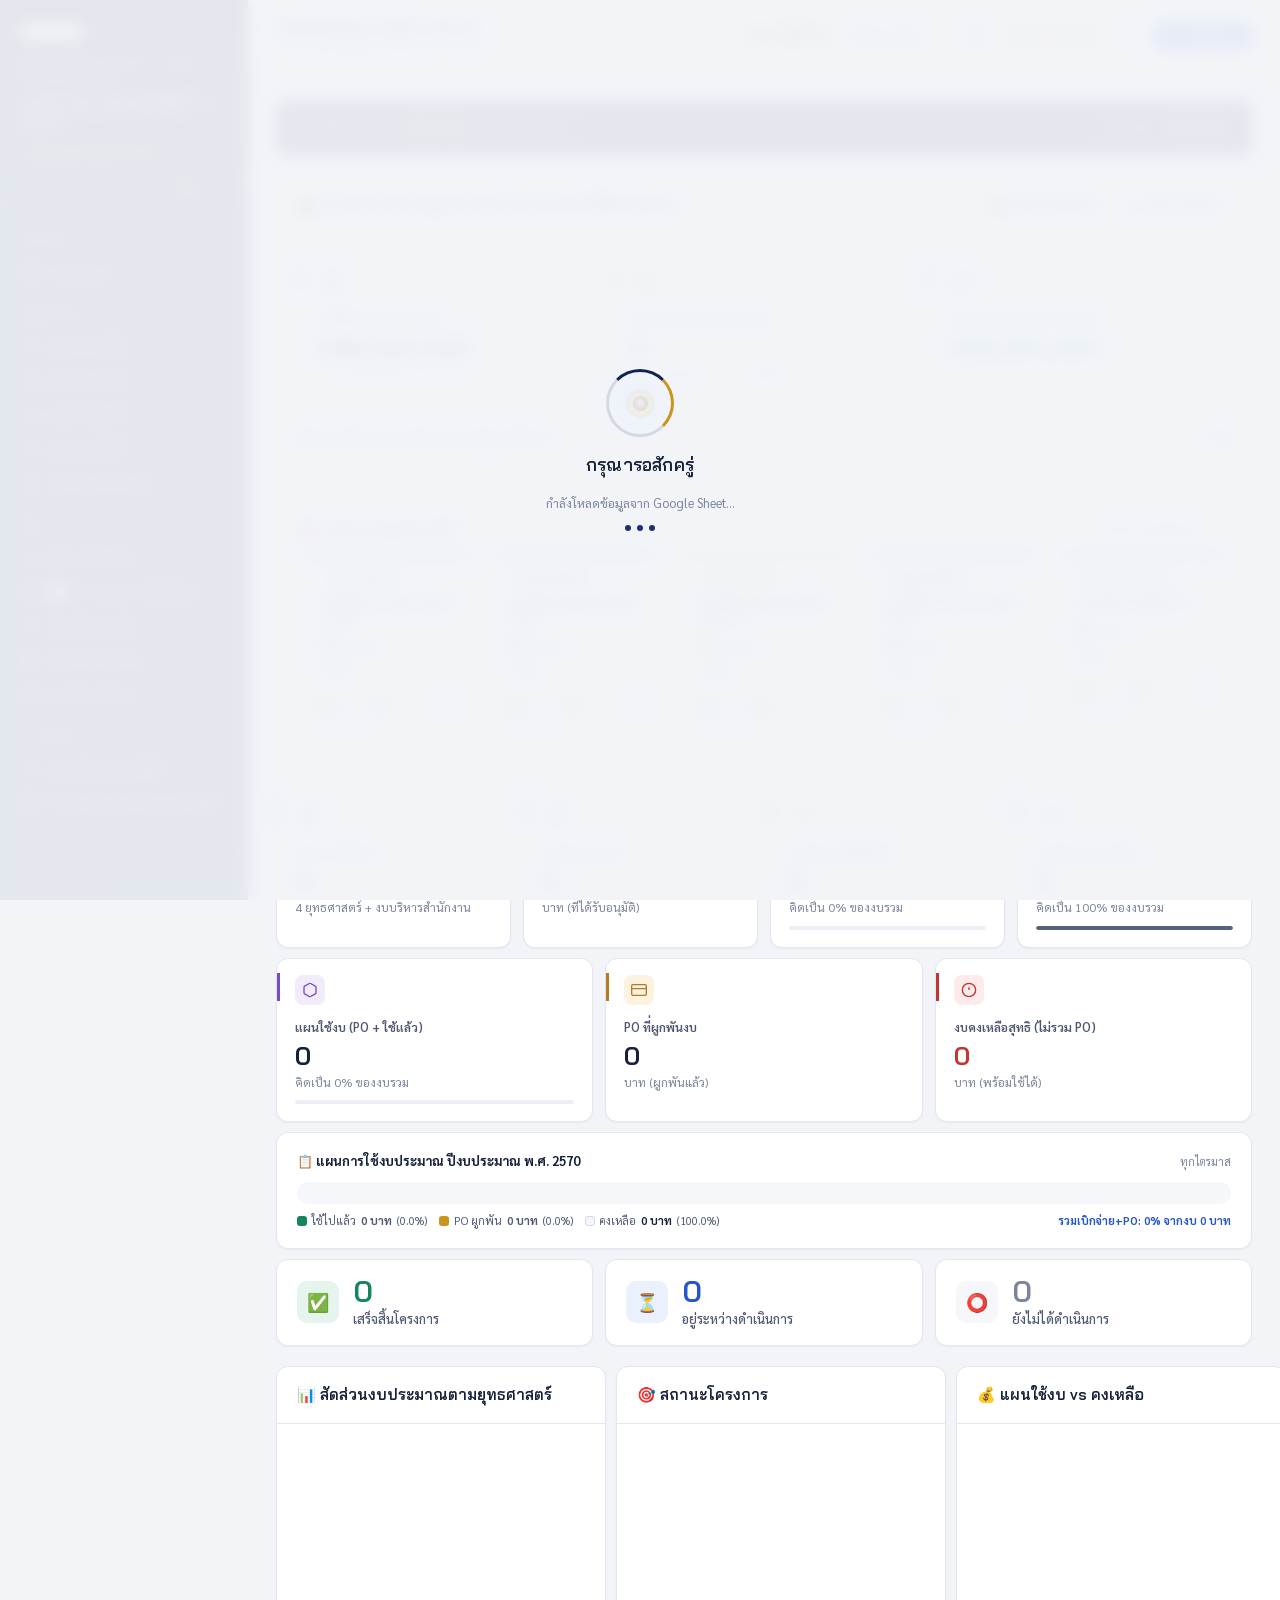
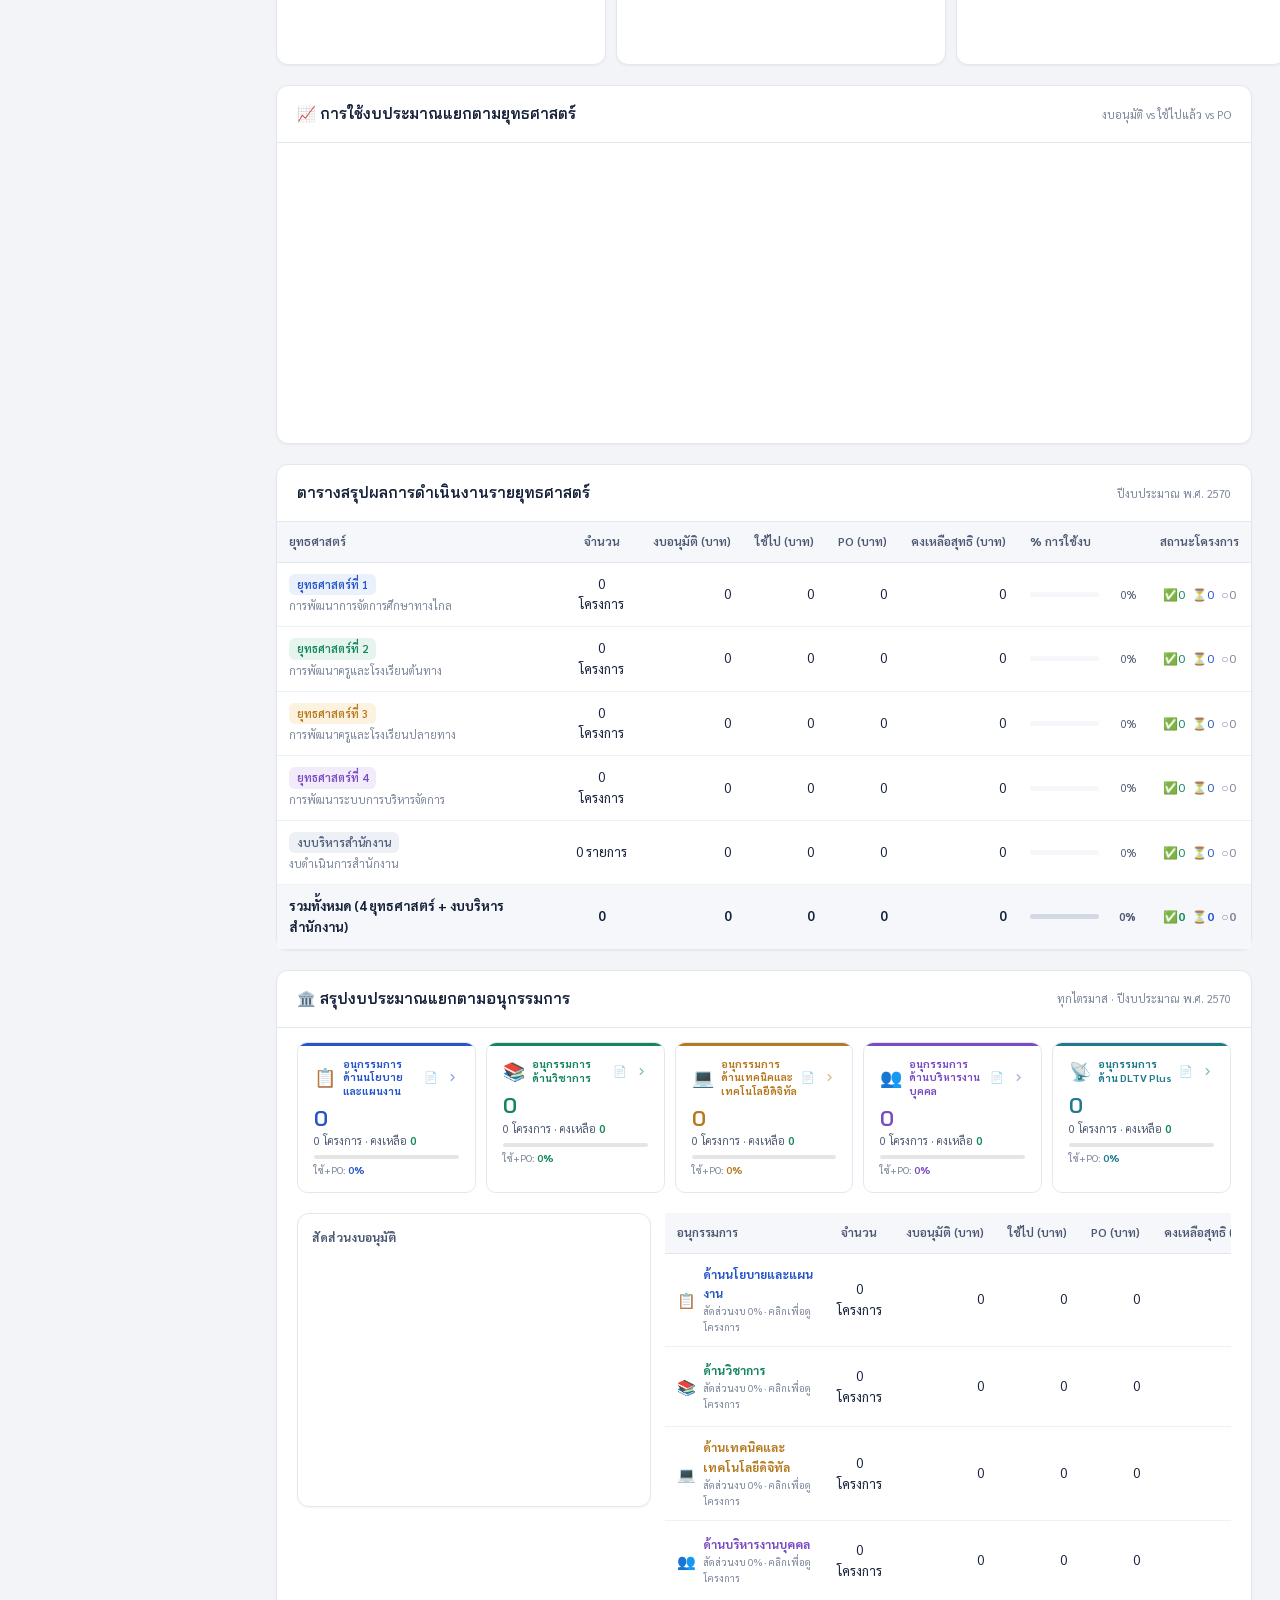
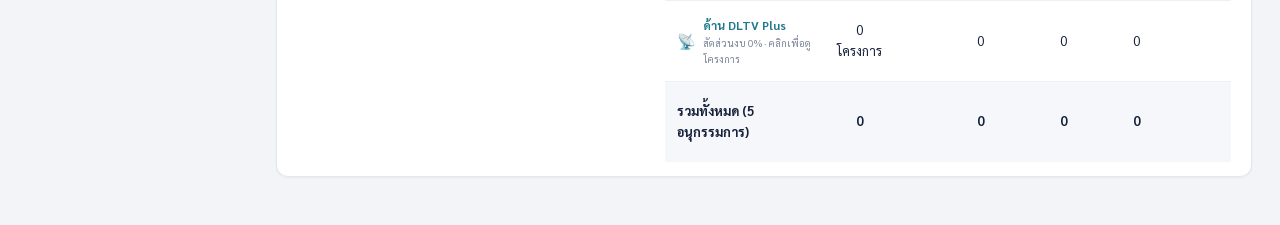
==== commit 29b160b0: "Add files via upload" ====
--- a/index.html
+++ b/index.html
@@ -9,10 +9,8 @@
 <!-- GitHub Pages CDN cache: force reload ด้วย Ctrl+Shift+R หรือเพิ่ม ?v=XXX ใน URL -->
 <title>ระบบรายงาน พ.ศ. 2570 | มูลนิธิการศึกษาทางไกลผ่านดาวเทียม</title>
 <script src="https://cdnjs.cloudflare.com/ajax/libs/Chart.js/4.4.1/chart.umd.js"></script>
-<script src="https://cdnjs.cloudflare.com/ajax/libs/jspdf/2.5.1/jspdf.umd.min.js"></script>
-<script src="https://cdnjs.cloudflare.com/ajax/libs/html2canvas/1.4.1/html2canvas.min.js"></script>
-<link href="https://fonts.googleapis.com/css2?family=Sarabun:wght@300;400;500;600;700&display=swap" rel="stylesheet">
-<link rel="stylesheet" href="assets/style.css">
+<link href="https://fonts.googleapis.com/css2?family=Bai+Jamjuree:wght@500;600;700&family=Sarabun:wght@300;400;500;600;700&display=swap" rel="stylesheet">
+<link rel="stylesheet" href="assets/style.css?v=20261002T.1">
 </head>
 <body>
 <div class="layout">
@@ -20,7 +18,7 @@
   <!-- Sidebar -->
   <nav class="sidebar">
     <div class="sidebar-logo">
-         <img class="org-logo"src="https://dltv.ac.th/upload/data/users/0/316/CMS/images/logo%20dlf%20%E0%B8%AA%E0%B8%A1%E0%B8%9A%E0%B8%B9%E0%B8%A3%E0%B8%93%E0%B9%8C.png" style="width: 90px; height: auto;" alt="">
+         <img class="org-logo" src="https://dltv.ac.th/upload/data/users/0/316/CMS/images/logo%20dlf%20%E0%B8%AA%E0%B8%A1%E0%B8%9A%E0%B8%B9%E0%B8%A3%E0%B8%93%E0%B9%8C.png" style="width: 90px; height: auto;" alt="">
     <div>
       <div class="org">มูลนิธิการศึกษาทางไกลผ่านดาวเทียม<br>ในพระบรมราชูปถัมภ์</div>
       <div class="title">ระบบรายงานแผนปฏิบัติการประจำ</div>
@@ -67,10 +65,6 @@
         <svg viewBox="0 0 24 24" fill="none" stroke="currentColor" stroke-width="1.8"><path d="M12 20h9"/><path d="M16.5 3.5a2.121 2.121 0 0 1 3 3L7 19l-4 1 1-4L16.5 3.5z"/><path d="M15 5l3 3"/></svg>
         ประวัติการแก้ไข
       </button>
-      <button class="nav-item" onclick="showPage('datahealth')">
-        <svg viewBox="0 0 24 24" fill="none" stroke="currentColor" stroke-width="1.8"><circle cx="12" cy="12" r="10"/><line x1="12" y1="8" x2="12" y2="12"/><line x1="12" y1="16" x2="12.01" y2="16"/></svg>
-        🔍 ตรวจสอบข้อมูลผิดปกติ
-      </button>
       <button class="nav-item" onclick="showPage('gantt')">
         <svg viewBox="0 0 24 24" fill="none" stroke="currentColor" stroke-width="1.8"><rect x="3" y="4" width="18" height="3" rx="1"/><rect x="3" y="10.5" width="12" height="3" rx="1"/><rect x="3" y="17" width="15" height="3" rx="1"/></svg>
         แผน Gantt Chart
@@ -82,7 +76,11 @@
       <div class="nav-section">ความเสี่ยง</div>
       <button class="nav-item" onclick="showPage('risk',undefined,this)">
         <svg viewBox="0 0 24 24" fill="none" stroke="currentColor" stroke-width="1.8"><path d="M10.29 3.86L1.82 18a2 2 0 0 0 1.71 3h16.94a2 2 0 0 0 1.71-3L13.71 3.86a2 2 0 0 0-3.42 0z"/><line x1="12" y1="9" x2="12" y2="13"/><line x1="12" y1="17" x2="12.01" y2="17"/></svg>
-        บริหารความเสี่ยง
+        แผนบริหารความเสี่ยง
+      </button>
+      <button class="nav-item" onclick="showPage('riskregister',undefined,this)">
+        <svg viewBox="0 0 24 24" fill="none" stroke="currentColor" stroke-width="1.8"><rect x="3" y="3" width="7" height="7"/><rect x="14" y="3" width="7" height="7"/><rect x="3" y="14" width="7" height="7"/><rect x="14" y="14" width="7" height="7"/></svg>
+        รายงานผลการบริหารความเสี่ยง
       </button>
     </div>
     <div class="sidebar-footer" id="sidebar-footer">ปีงบประมาณ 2570</div>
@@ -95,7 +93,7 @@
       <div class="topbar-left" style="flex:1;min-width:200px">
         <div>
           <div class="topbar-title" id="topbar-title">Dashboard สรุปภาพรวม</div>
-          <div class="topbar-sub" id="topbar-sub" style="font-size:11px;color:var(--text2)">ปีงบประมาณ พ.ศ. <span id="topbarYear">2570</span></div>
+          <div class="topbar-sub" id="topbar-sub">ปีงบประมาณ พ.ศ. <span id="topbarYear">2570</span></div>
         </div>
       </div>
       <div class="topbar-actions" style="gap:6px">
@@ -114,14 +112,14 @@
           <option value="3">Q3 เม.ย.–มิ.ย.</option>
           <option value="4">Q4 ก.ค.–ก.ย.</option>
         </select>
-        <button class="btn btn-sm" onclick="window.print()" style="color:var(--text2)" title="พิมพ์">
+        <button class="btn btn-sm" onclick="window.print()" title="พิมพ์" aria-label="พิมพ์">
           <svg width="14" height="14" viewBox="0 0 24 24" fill="none" stroke="currentColor" stroke-width="2"><polyline points="6 9 6 2 18 2 18 9"/><path d="M6 18H4a2 2 0 0 1-2-2v-5a2 2 0 0 1 2-2h16a2 2 0 0 1 2 2v5a2 2 0 0 1-2 2h-2"/><rect x="6" y="14" width="12" height="8"/></svg>
         </button>
-        <button class="btn btn-sm" onclick="openPdfSelectModal()" style="background:linear-gradient(135deg,#dc2626,#ef4444);color:#fff;border-color:transparent;box-shadow:0 2px 8px rgba(220,38,38,.3)" title="Export รายงาน PDF">
+        <button class="btn btn-sm btn-pdf" onclick="openPdfSelectModal()" title="Export รายงาน PDF">
           <svg width="14" height="14" viewBox="0 0 24 24" fill="none" stroke="currentColor" stroke-width="2"><path d="M14 2H6a2 2 0 0 0-2 2v16a2 2 0 0 0 2 2h12a2 2 0 0 0 2-2V8z"/><polyline points="14 2 14 8 20 8"/><path d="M9 13h6M9 17h6M9 9h1"/></svg>
           Export PDF
         </button>
-        <button class="btn btn-sm btn-teal" onclick="showPage('gsheet')" title="Google Sheets">
+        <button class="btn btn-sm btn-teal" onclick="showPage('gsheet')" title="Google Sheets" aria-label="Google Sheets">
           <svg width="14" height="14" viewBox="0 0 24 24" fill="none" stroke="currentColor" stroke-width="2"><path d="M21 15v4a2 2 0 0 1-2 2H5a2 2 0 0 1-2-2v-4"/><polyline points="17 8 12 3 7 8"/><line x1="12" y1="3" x2="12" y2="15"/></svg>
         </button>
         <button class="btn btn-sm btn-primary" id="topbarAddBtn" onclick="openAdd()" style="display:none">
@@ -168,7 +166,7 @@
           <span class="year-banner-year y2570" id="yearBannerNum">2570</span>
           <span id="yearBannerSub" style="font-weight:400;opacity:.8">| ผลการดำเนินงาน</span>
           <span style="margin-left:auto;font-size:11px;opacity:.7" id="quarterLabel">ทุกไตรมาส</span>
-          <span style="font-size:11px;background:rgba(255,255,255,.6);padding:2px 8px;border-radius:99px;font-weight:700" id="quarterBadge">ทุกไตรมาส</span>
+          <span style="font-size:11px;background:rgba(248, 248, 248, 0.952);padding:2px 8px;border-radius:99px;font-weight:700" id="quarterBadge">ทุกไตรมาส</span>
         </div>
 
         <!-- ★ งบประมาณที่ได้รับจัดสรร vs ยอดรวมงบตามยุทธศาสตร์ -->
@@ -181,7 +179,7 @@
             <div class="metric-icon"><svg width="18" height="18" viewBox="0 0 24 24" fill="none" stroke="currentColor" stroke-width="2"><rect x="3" y="3" width="7" height="7" rx="1"/><rect x="14" y="3" width="7" height="7" rx="1"/><rect x="3" y="14" width="7" height="7" rx="1"/><rect x="14" y="14" width="7" height="7" rx="1"/></svg></div>
             <div class="metric-label">โครงการทั้งหมด</div>
             <div class="metric-value" id="m-total">—</div>
-            <div class="metric-sub" id="m-total-sub">5 ยุทธศาสตร์</div>
+            <div class="metric-sub" id="m-total-sub">4 ยุทธศาสตร์ + งบบริหารสำนักงาน</div>
           </div>
           <div class="metric-card c-green">
             <div class="metric-icon"><svg width="18" height="18" viewBox="0 0 24 24" fill="none" stroke="currentColor" stroke-width="2"><line x1="12" y1="1" x2="12" y2="23"/><path d="M17 5H9.5a3.5 3.5 0 0 0 0 7h5a3.5 3.5 0 0 1 0 7H6"/></svg></div>
@@ -310,7 +308,7 @@
               <thead>
                 <tr>
                   <th>ยุทธศาสตร์</th>
-                  <th style="text-align:center">โครงการ</th>
+                  <th style="text-align:center">จำนวน</th>
                   <th class="td-num">งบอนุมัติ (บาท)</th>
                   <th class="td-num">ใช้ไป (บาท)</th>
                   <th class="td-num">PO (บาท)</th>
@@ -333,7 +331,7 @@
           <div class="card-body" style="padding:.875rem 1.25rem">
 
             <!-- Committee metric cards -->
-            <div id="committeeMetrics" style="display:grid;grid-template-columns:repeat(4,1fr);gap:10px;margin-bottom:1.25rem"></div>
+            <div id="committeeMetrics" style="display:grid;grid-template-columns:repeat(5,1fr);gap:10px;margin-bottom:1.25rem"></div>
 
             <!-- Committee bar chart + table side by side -->
             <div style="display:grid;grid-template-columns:1fr 1.6fr;gap:14px;align-items:start">
@@ -351,7 +349,7 @@
                   <thead>
                     <tr>
                       <th style="min-width:160px">อนุกรรมการ</th>
-                      <th style="text-align:center">โครงการ</th>
+                      <th style="text-align:center">จำนวน</th>
                       <th class="td-num">งบอนุมัติ (บาท)</th>
                       <th class="td-num">ใช้ไป (บาท)</th>
                       <th class="td-num">PO (บาท)</th>
@@ -383,6 +381,9 @@
               <option value="3">ยุทธศาสตร์ที่ 3</option>
               <option value="4">ยุทธศาสตร์ที่ 4</option>
               <option value="5">งบบริหารสำนักงาน</option>
+            </select>
+            <select id="filterCommittee" class="select-filter" onchange="renderTable()">
+              <option value="">🏛 อนุกรรมการทั้งหมด</option>
             </select>
             <select id="filterStatus" class="select-filter" onchange="renderTable()">
               <option value="">สถานะทั้งหมด</option>
@@ -402,9 +403,10 @@
           <div style="overflow-x:auto">
             <table>
               <thead>
+
                 <tr>
                   <th style="width:32px">#</th>
-                  <th>ชื่อโครงการ <span style="font-weight:400;font-size:9px;color:var(--text3);letter-spacing:0;text-transform:none">(คลิกบรรทัดเพื่อดูรายละเอียด)</span></th>
+                  <th id="colProjectName">ชื่อโครงการ <span style="font-weight:400;font-size:9px;color:var(--text3);letter-spacing:0;text-transform:none">(คลิกบรรทัดเพื่อดูรายละเอียด)</span></th>
                   <th>ยุทธศาสตร์</th>
                   <th class="td-num">งบอนุมัติ (บาท)</th>
                   <th class="td-num">ใช้ไป (บาท)</th>
@@ -455,31 +457,57 @@
             <div class="card-body" style="padding:.875rem 1.25rem;display:flex;align-items:center;gap:10px;flex-wrap:wrap">
               <button class="btn btn-sm" onclick="resetReportForm()">← เลือกโครงการอื่น</button>
               <div id="reportProjectInfo" style="flex:1;min-width:260px"></div>
+              <button class="btn btn-sm" onclick="openAnnualSummary(reportSelectedId)" style="background:#eef2ff;color:#4338ca;border-color:#c7d2fe;font-weight:700">📊 สรุปผลรวม ไตรมาส 1–4</button>
             </div>
           </div>
         </div>
 
         <div id="reportFormPanel" style="display:none">
+          <!-- ── ข้อมูลจากแผนโครงการ (อ้างอิงอย่างเดียว — ดึงมาจากตอนกรอกแผน ไม่ต้องกรอกซ้ำ) ── -->
+          <div class="card" style="margin-bottom:1.25rem;border-left:3px solid var(--accent)" id="reportRefCard">
+            <div class="card-header">
+              <span class="card-title">📋 ข้อมูลจากแผนโครงการ (อ้างอิง — ดึงจากระบบโครงการอัตโนมัติ)</span>
+            </div>
+            <div class="card-body" style="padding:1rem 1.25rem">
+              <div id="reportRefObjective" style="margin-bottom:12px">
+                <div style="font-size:13px;font-weight:700;color:var(--accent);margin-bottom:4px">1. วัตถุประสงค์</div>
+                <div id="reportRefObjectiveText" class="problem-box" style="background:var(--surface2);border-color:var(--border2);color:var(--text)"></div>
+              </div>
+              <div id="reportRefGoal">
+                <div style="font-size:13px;font-weight:700;color:var(--accent);margin-bottom:4px">2. เป้าหมาย</div>
+                <div id="reportRefGoalQuant" style="margin-bottom:8px">
+                  <div style="font-size:12px;font-weight:600;color:var(--text2);margin-bottom:2px">2.1 เป้าหมายเชิงปริมาณ</div>
+                  <div id="reportRefGoalQuantText" class="problem-box" style="background:var(--surface2);border-color:var(--border2);color:var(--text)"></div>
+                </div>
+                <div id="reportRefGoalQual">
+                  <div style="font-size:12px;font-weight:600;color:var(--text2);margin-bottom:2px">2.2 เป้าหมายเชิงคุณภาพ</div>
+                  <div id="reportRefGoalQualText" class="problem-box" style="background:var(--surface2);border-color:var(--border2);color:var(--text)"></div>
+                </div>
+              </div>
+            </div>
+          </div>
+
           <div class="card section-kpi" style="margin-bottom:1.25rem" id="reportKpiCard">
             <div class="card-header">
-              <span class="card-title">🎯 ตัวชี้วัดของโครงการ (KPI) — ผลที่ทำได้จริง</span>
+              <span class="card-title">3.2 การวัดและประเมินผล (ตัวชี้วัดโครงการ)</span>
             </div>
             <div class="card-body" style="padding:1rem 1.25rem">
               <div style="font-size:12px;color:var(--text3);margin-bottom:10px">
-                ระบุผลการดำเนินงานเทียบกับตัวชี้วัดของโครงการด้วยตนเอง (กด Enter หรือปุ่ม + เพื่อเพิ่มรายการ)
+                ระบบดึงรายชื่อตัวชี้วัดจากแผนโครงการ (ข้อการวัดและประเมินผล) มาให้อัตโนมัติ — กรอกแค่ "ค่าเป้าหมายที่ทำได้" และผลบรรลุ/ไม่บรรลุของไตรมาสนี้ หรือแก้ไข/เพิ่ม/ลบรายการได้ตามต้องการ
               </div>
-              <div style="display:flex;gap:8px;max-width:640px;margin-bottom:10px">
-                <input type="text" id="reportKpiInput" class="form-input" placeholder="เช่น ผลิตสื่อการเรียนรู้ได้ 12 ตอน (เป้าหมาย 10 ตอน)"
-                       onkeydown="if(event.key==='Enter'){event.preventDefault();addReportKpiResult();}">
-                <button type="button" class="btn btn-sm btn-primary" onclick="addReportKpiResult()">+ เพิ่ม</button>
+              <div class="mini-table-wrap">
+                <table class="mini-table" id="reportKpiTable">
+                  <thead><tr><th style="width:40px">ที่</th><th>ตัวชี้วัดโครงการ</th><th style="width:220px">ค่าเป้าหมายที่ทำได้</th><th style="width:150px">ผลการดำเนินงาน</th><th style="width:34px"></th></tr></thead>
+                  <tbody id="reportKpiTableBody"></tbody>
+                </table>
               </div>
-              <div id="reportKpiList" style="display:flex;flex-wrap:wrap;gap:6px"></div>
+              <button type="button" class="btn btn-sm btn-add" style="margin-top:7px" onclick="addReportKpiRow()">+ เพิ่มตัวชี้วัด</button>
             </div>
           </div>
 
           <div class="card section-progress" style="margin-bottom:1.25rem">
             <div class="card-header">
-              <span class="card-title">📈 ผลการดำเนินงาน (สำหรับรายงานความคืบหน้า)</span>
+              <span class="card-title" id="reportProgressCardTitle">3. ผลการดำเนินงานโครงการ</span>
             </div>
             <div class="card-body" style="padding:1rem 1.25rem">
               <div class="form-grid">
@@ -510,8 +538,20 @@
                   <input type="number" id="fPO" class="form-input" placeholder="0" min="0">
                 </div>
                 <div class="form-field full">
-                  <label class="form-label">ผลการดำเนินงาน</label>
+                  <label class="form-label">ผลการดำเนินงาน (สรุปภาพรวม)</label>
                   <textarea id="fResult" class="form-textarea" rows="3" placeholder="สรุปผลการดำเนินงาน กิจกรรมที่ดำเนินการแล้ว และกิจกรรมที่อยู่ระหว่างดำเนินการ..."></textarea>
+                </div>
+                <div class="form-field full">
+                  <label class="form-label">3.1 กิจกรรมและงบประมาณ (ไตรมาสนี้)</label>
+                  <div style="font-size:12px;color:var(--text3);margin-bottom:6px">ระบบดึงรายชื่อกิจกรรมและ "งบประมาณอนุมัติ" จากแผนโครงการ (ข้อรายละเอียดงบประมาณ) มาให้อัตโนมัติ — กรอกแค่ "ใช้ไป" ของไตรมาสนี้ หรือแก้ไข/เพิ่ม/ลบรายการได้ตามต้องการ</div>
+                  <div class="mini-table-wrap">
+                    <table class="mini-table" id="reportActivitiesTable">
+                      <thead><tr><th style="width:40px">ที่</th><th>กิจกรรม</th><th style="width:130px">งบประมาณอนุมัติ</th><th style="width:130px">ใช้ไป</th><th style="width:130px">คงเหลือ</th><th style="width:34px"></th></tr></thead>
+                      <tbody id="reportActivitiesTableBody"></tbody>
+                      <tfoot><tr><td colspan="2" style="text-align:right;font-weight:700">รวม</td><td id="reportActTotalBudget" style="font-weight:700"></td><td id="reportActTotalSpent" style="font-weight:700"></td><td id="reportActTotalRemain" style="font-weight:700"></td><td></td></tr></tfoot>
+                    </table>
+                  </div>
+                  <button type="button" class="btn btn-sm btn-add" style="margin-top:7px" onclick="addReportActivity()">+ เพิ่มกิจกรรม</button>
                 </div>
                 <div class="form-field full">
                   <label class="form-label">ปัญหาและอุปสรรค</label>
@@ -587,7 +627,7 @@
             <code>https://script.google.com/macros/s/<strong>[DEPLOYMENT_ID]</strong>/exec</code>
           </div>
           <div class="gs-row">
-            <input type="text" id="gasUrlInput" class="form-input" placeholder="https://script.google.com/macros/s/AKfycby4uPhTEBgrXh4FW7yLMR-3g7XrYIq-s4u6bmthb12M9t8Ya8HRaxCAv-xpuxqe8bZ5/exec" style="max-width:520px">
+            <input type="text" id="gasUrlInput" class="form-input" placeholder="https://script.google.com/macros/s/AKfycbzMr5P9vLTghwQO9eeiSNHxJZxhLAouTaDTA-cbqVsJDtGa_5vMSq9DiasHdZvTyVff/exec" style="max-width:520px">
             <button class="btn btn-primary btn-sm" onclick="applyGasUrl()">✔ ตั้งค่า URL</button>
           </div>
           <div id="gasUrlStatus" style="margin-top:8px;font-size:12px;color:var(--text3)">สถานะ: ยังไม่ได้ตั้งค่า GAS URL</div>
@@ -715,10 +755,13 @@
               <input type="checkbox" id="ganttShowActivities" onchange="renderGantt()" style="accent-color:var(--accent)"> แสดงกิจกรรมย่อย
             </label>
             <div class="gantt-legend" style="margin-left:auto;padding:0">
-              <div class="gantt-legend-item"><div class="gantt-dot" style="background:linear-gradient(135deg,#1a9a5c,#34c179)"></div>แล้วเสร็จ</div>
-              <div class="gantt-legend-item"><div class="gantt-dot" style="background:linear-gradient(135deg,#d97706,#f59e0b)"></div>กำลังดำเนิน</div>
-              <div class="gantt-legend-item"><div class="gantt-dot" style="background:linear-gradient(135deg,#9aa3b2,#c0c8d6)"></div>ยังไม่เริ่ม</div>
-              <div class="gantt-legend-item"><div class="gantt-dot" style="background:linear-gradient(135deg,rgba(59,114,240,.35),rgba(107,158,248,.35));border:1px dashed rgba(59,114,240,.5)"></div>กิจกรรมย่อย</div>
+              <div class="gantt-legend-item"><div class="gantt-dot" style="background:#3b72f0"></div>ย.1</div>
+              <div class="gantt-legend-item"><div class="gantt-dot" style="background:#059669"></div>ย.2</div>
+              <div class="gantt-legend-item"><div class="gantt-dot" style="background:#d97706"></div>ย.3</div>
+              <div class="gantt-legend-item"><div class="gantt-dot" style="background:#7c3aed"></div>ย.4</div>
+              <div class="gantt-legend-item"><div class="gantt-dot" style="background:#0891b2"></div>งบบริหาร</div>
+              <div class="gantt-legend-item"><div style="width:30px;height:10px;border-radius:5px;border:1px solid #93b1f5;background:linear-gradient(90deg,#3b72f0 55%,#e3ebfd 55%)"></div>สีเข้ม = ใช้งบไปแล้ว</div>
+              <div class="gantt-legend-item"><div style="width:0;height:14px;border-left:2px dashed #ef4444"></div>เดือนปัจจุบัน</div>
             </div>
           </div>
           <div class="gantt-wrap">
@@ -772,29 +815,13 @@
               <div style="font-size:36px;margin-bottom:.5rem">📋</div>
               <div style="font-weight:600">ยังไม่มีประวัติการแก้ไข</div>
               <div style="font-size:12px;margin-top:4px">ประวัติจะแสดงขึ้นหลังจากมีการเพิ่ม / แก้ไข / ลบโครงการ</div>
+              <div id="actlogSyncingNote" style="font-size:11px;margin-top:8px;color:var(--accent);display:none">🔄 กำลังซิงค์ประวัติจาก Google Sheet...</div>
             </div>
             <div id="actlogPager" style="display:flex;justify-content:flex-end;padding:.75rem 1.25rem;gap:6px;border-top:1px solid var(--border)"></div>
           </div>
         </div>
       </div>
 
-      <!-- ===== DATA HEALTH CHECK — สแกนหาข้อมูลผิดปกติทั้งระบบ ===== -->
-      <div id="page-datahealth" style="display:none">
-        <div class="card" style="margin-bottom:1rem">
-          <div class="card-header" style="flex-wrap:wrap;gap:10px">
-            <span class="card-title">🔍 ตรวจสอบข้อมูลผิดปกติ</span>
-            <button class="btn btn-sm btn-primary" onclick="renderDataHealthCheck()" style="margin-left:auto">🔄 สแกนใหม่</button>
-          </div>
-          <div class="card-body" style="padding:1rem 1.25rem">
-            <div style="font-size:12.5px;color:var(--text2);margin-bottom:12px;line-height:1.6">
-              สแกนทุกโครงการเพื่อหาช่องข้อความที่ดูเหมือน "วางผิดที่" เช่น ข้อมูล JSON (รายละเอียดงบประมาณ/รายการเครื่องมือ) ที่หลุดไปอยู่ในช่องข้อความอิสระ
-              หรือชื่อผู้เสนอ/ผู้เห็นชอบ/ผู้อนุมัติโครงการที่ยาวผิดปกติ (ควรเป็นแค่ชื่อคนสั้น ๆ)
-            </div>
-            <div id="datahealthSummaryBar" style="display:flex;gap:10px;margin-bottom:14px;flex-wrap:wrap"></div>
-            <div id="datahealthBody"></div>
-          </div>
-        </div>
-      </div>
 
 
       <!-- ===== RISK MANAGEMENT PAGE ===== -->
@@ -802,7 +829,7 @@
         <!-- Header + Project Selector -->
         <div class="card" style="margin-bottom:1rem">
           <div class="card-header" style="flex-wrap:wrap;gap:10px">
-            <span class="card-title">⚠️ ระบบบริหารความเสี่ยงโครงการ (PRM)</span>
+            <span class="card-title">⚠️ ระบบแผนบริหารความเสี่ยงโครงการ (PRM)</span>
             <div style="margin-left:auto;display:flex;gap:8px;align-items:center;flex-wrap:wrap">
               <select id="riskProjectSelect" class="risk-select" style="min-width:260px;max-width:340px;font-size:13px" onchange="loadRiskProject()">
                 <option value="">— เปิดรายการที่บันทึกไว้ —</option>
@@ -1065,10 +1092,10 @@
                     <tr><th>ระดับความเสี่ยง</th><th>คะแนน</th><th>คำอธิบาย</th></tr>
                   </thead>
                   <tbody>
-                    <tr><td><span class="risk-score-badge risk-very-high">สูงมาก</span></td><td>17 – 25</td><td>ระดับที่ไม่สามารถยอมรับได้ จำเป็นต้องเร่งจัดการความเสี่ยงให้อยู่ในระดับที่ยอมรับได้ทันที</td></tr>
-                    <tr><td><span class="risk-score-badge risk-high">สูง</span></td><td>10 – 16</td><td>ระดับที่ไม่สามารถยอมรับได้ โดยต้องจัดการความเสี่ยงเพื่อให้อยู่ในระดับยอมรับได้</td></tr>
-                    <tr><td><span class="risk-score-badge risk-medium">ปานกลาง</span></td><td>4 – 9</td><td>ระดับที่ยอมรับได้ แต่ต้องมีการควบคุมเพื่อป้องกันไม่ให้ความเสี่ยงไปยังระดับที่ยอมรับไม่ได้</td></tr>
-                    <tr><td><span class="risk-score-badge risk-low">ต่ำ</span></td><td>1 – 3</td><td>ระดับที่ยอมรับได้ โดยใช้วิธีควบคุมปกติตามขั้นตอนการปฏิบัติงานที่กำหนด</td></tr>
+                    <tr><td><span class="risk-score-badge risk-very-high">สูงมาก</span></td><td>16 – 25</td><td>ระดับที่ไม่สามารถยอมรับได้ จำเป็นต้องเร่งจัดการความเสี่ยงให้อยู่ในระดับที่ยอมรับได้ทันที</td></tr>
+                    <tr><td><span class="risk-score-badge risk-high">สูง</span></td><td>10 – 15</td><td>ระดับที่ไม่สามารถยอมรับได้ โดยต้องจัดการความเสี่ยงเพื่อให้อยู่ในระดับยอมรับได้</td></tr>
+                    <tr><td><span class="risk-score-badge risk-medium">ปานกลาง</span></td><td>5 – 9</td><td>ระดับที่ยอมรับได้ แต่ต้องมีการควบคุมเพื่อป้องกันไม่ให้ความเสี่ยงไปยังระดับที่ยอมรับไม่ได้</td></tr>
+                    <tr><td><span class="risk-score-badge risk-low">ต่ำ</span></td><td>1 – 4</td><td>ระดับที่ยอมรับได้ โดยใช้วิธีควบคุมปกติตามขั้นตอนการปฏิบัติงานที่กำหนด</td></tr>
                   </tbody>
                 </table>
               </div>
@@ -1097,29 +1124,526 @@
 
 <!-- RISK: Add/Edit Modal -->
 <div class="risk-modal-overlay" id="riskAddModal">
-  <div class="risk-modal">
+  <div class="risk-modal risk-modal-wide">
     <div class="risk-modal-title">➕ เพิ่มรายการบริหารความเสี่ยงใหม่</div>
-    <div>
-      <label class="form-label" style="margin-bottom:6px;display:block">ชื่อโครงการ / รายการ <span class="required">*</span></label>
-      <input type="text" id="riskNewName" class="risk-input" placeholder="ระบุชื่อโครงการหรือรายการ..." style="margin-bottom:12px">
-      <label class="form-label" style="margin-bottom:6px;display:block">หรือเลือกจากโครงการที่มีอยู่</label>
-      <select id="riskNewFromProject" class="risk-select" style="margin-bottom:4px">
-        <option value="">— ไม่เชื่อมกับโครงการ (สร้างใหม่) —</option>
-      </select>
-      <div style="font-size:11.5px;color:var(--text3);margin-top:4px">หากเลือกโครงการ จะนำชื่อและยุทธศาสตร์มาใส่อัตโนมัติ</div>
-    </div>
+
+    <!-- Step 1: เลือกโครงการจากรายการ (เหมือนหน้ารายงานผลการดำเนินงาน) -->
+    <div id="riskNewStepPick">
+      <label class="form-label" style="margin-bottom:6px;display:block">
+        เลือกโครงการจากรายการ — ระบบจะดึงยุทธศาสตร์ / กลุ่มงาน / ชื่อโครงการ / วัตถุประสงค์ / กิจกรรม มาให้อัตโนมัติ
+      </label>
+      <input type="text" id="riskNewSearchInput" class="risk-input" placeholder="🔍 ค้นหาชื่อโครงการ..." style="margin-bottom:10px" oninput="filterRiskNewProjectList(this.value)">
+      <div id="riskNewProjectListWrap" style="max-height:340px;overflow-y:auto;border:1px solid var(--border2);border-radius:8px;margin-bottom:10px"></div>
+      <div style="text-align:center">
+        <button class="btn btn-sm" onclick="startRiskNewCustom()" style="color:var(--text2);border-color:var(--border2)">
+          หรือ + สร้างรายการอิสระ (ไม่ผูกกับโครงการ)
+        </button>
+      </div>
+    </div>
+
+    <!-- Step 2: ยืนยันชื่อรายการ (หลังเลือกโครงการ หรือสร้างอิสระ) -->
+    <div id="riskNewStepConfirm" style="display:none">
+      <div id="riskNewSelectedInfo" style="background:var(--surface2);border:1px solid var(--border2);border-radius:8px;padding:.75rem 1rem;margin-bottom:12px;font-size:12.5px;line-height:1.7"></div>
+      <label class="form-label" style="margin-bottom:6px;display:block">ชื่อรายการ <span class="required">*</span></label>
+      <input type="text" id="riskNewName" class="risk-input" placeholder="ระบุชื่อโครงการหรือรายการ..." style="margin-bottom:10px">
+      <button class="btn btn-sm" onclick="backToRiskProjectList()" style="color:var(--text2);border-color:var(--border2)">← กลับไปเลือกโครงการอื่น</button>
+    </div>
+
     <div class="risk-modal-footer">
       <button class="btn btn-sm" onclick="closeAddRiskModal()" style="color:var(--text2);border-color:var(--border2)">ยกเลิก</button>
-      <button class="btn btn-sm" onclick="createNewRisk()" style="background:var(--accent);color:#fff;border-color:var(--accent)">
+      <button class="btn btn-sm" id="riskNewCreateBtn" onclick="createNewRisk()" style="background:var(--accent);color:#fff;border-color:var(--accent);display:none">
         ✅ สร้างรายการ
       </button>
     </div>
   </div>
 </div>
 
+
+      <!-- ===== RISK REGISTER (Heat Map) — ปีงบประมาณ 2570 ===== -->
+      <div id="page-riskregister" style="display:none">
+
+        <!-- Header banner -->
+        <div class="rrg-header">
+          <div>
+            <h2>🛡️ รายงานผลการบริหารความเสี่ยง</h2>
+            <div class="sub">รวบรวมจากแผนบริหารความเสี่ยง (PRM) ที่ผู้รับผิดชอบแต่ละโครงการกรอกไว้โดยอัตโนมัติ พร้อม Heat Map · ปีงบประมาณ พ.ศ. 2570</div>
+          </div>
+          <div class="rrg-header-right">
+            <select class="quarter-select" id="rrgQuarterFilter" onchange="rrgRenderTable()" style="background:rgba(255,255,255,.15);border-color:rgba(255,255,255,.4);color:#fff;font-size:12px">
+              <option value="">📅 ทุกไตรมาส</option>
+              <option value="1">ไตรมาส 1 (ต.ค.–ธ.ค.)</option>
+              <option value="2">ไตรมาส 2 (ม.ค.–มี.ค.)</option>
+              <option value="3">ไตรมาส 3 (เม.ย.–มิ.ย.)</option>
+              <option value="4">ไตรมาส 4 (ก.ค.–ก.ย.)</option>
+            </select>
+            <button class="btn btn-sm" onclick="rrgExportReportPDF()"
+              style="background:rgba(255,255,255,.18);border-color:rgba(255,255,255,.4);color:#fff">
+              <svg width="13" height="13" viewBox="0 0 24 24" fill="none" stroke="currentColor" stroke-width="2"><path d="M14 2H6a2 2 0 0 0-2 2v16a2 2 0 0 0 2 2h12a2 2 0 0 0 2-2V8z"/><polyline points="14 2 14 8 20 8"/></svg>
+              Export PDF
+            </button>
+            <button class="btn btn-sm" onclick="rrgOpenForm()" id="rrgAddBtn"
+              style="background:rgba(255,255,255,.18);border-color:rgba(255,255,255,.4);color:#fff;display:none">
+              <svg width="13" height="13" viewBox="0 0 24 24" fill="none" stroke="currentColor" stroke-width="2.5"><line x1="12" y1="5" x2="12" y2="19"/><line x1="5" y1="12" x2="19" y2="12"/></svg>
+              เพิ่มความเสี่ยงเพิ่มเติม
+            </button>
+          </div>
+        </div>
+
+        <!-- คำอธิบายที่มาของข้อมูล -->
+        <div style="background:var(--accent-light);border:1px solid var(--accent);border-radius:var(--radius);padding:.65rem 1rem;margin-bottom:1.25rem;font-size:12.5px;color:var(--text2);display:flex;gap:8px;align-items:flex-start">
+          <span>ℹ️</span>
+          <span>รายการความเสี่ยงส่วนใหญ่ในหน้านี้ดึงมาจากแบบ <b>PRM 01–04 · แผนบริหารความเสี่ยง</b> ที่ผู้รับผิดชอบแต่ละโครงการกรอกและกดบันทึกไว้โดยอัตโนมัติ (มีตรา "📋 จาก PRM" กำกับ) หากต้องการแก้ไขให้ไปแก้ที่หน้า "แผนบริหารความเสี่ยง" ส่วนปุ่ม "เพิ่มความเสี่ยงเพิ่มเติม" ใช้สำหรับบันทึกความเสี่ยงอื่นที่ไม่ได้ผูกกับโครงการใน PRM</span>
+        </div>
+
+        <!-- Google Sheets sync bar -->
+        <div style="background:var(--surface);border:1px solid var(--border);border-radius:var(--radius);padding:.75rem 1rem;margin-bottom:1.25rem;display:flex;flex-wrap:wrap;gap:8px;align-items:center;box-shadow:var(--shadow)">
+          <span style="font-size:13px;font-weight:700;display:flex;align-items:center;gap:6px;color:var(--text2)">
+            <svg width="15" height="15" viewBox="0 0 24 24" fill="none" stroke="currentColor" stroke-width="1.8"><path d="M14 2H6a2 2 0 0 0-2 2v16a2 2 0 0 0 2 2h12a2 2 0 0 0 2-2V8z"/><polyline points="14 2 14 8 20 8"/><line x1="16" y1="13" x2="8" y2="13"/><line x1="16" y1="17" x2="8" y2="17"/></svg>
+            เชื่อมต่อ Google Sheet:
+          </span>
+          <button class="btn btn-sm btn-primary" onclick="rrgSyncToSheet()">☁ Sync ขึ้น Sheet</button>
+          <button class="btn btn-sm" onclick="rrgLoadFromSheet()">⬇ โหลดจาก Sheet</button>
+          <button class="btn btn-sm btn-success" onclick="rrgExportCSV()">⬇ ดาวน์โหลด CSV</button>
+          <button class="btn btn-sm" onclick="rrgToggleGasHelp()" style="margin-left:auto;color:var(--text2)">📋 โค้ด GAS สำหรับ Risk Sheet</button>
+        </div>
+        <div id="rrgGsStatus"></div>
+
+        <!-- GAS code help (collapsible) -->
+        <div id="rrgGasHelp" style="display:none;background:#fffbeb;border:1px solid #fde68a;border-radius:var(--radius-lg);padding:1.25rem;margin-bottom:1.25rem">
+          <div style="font-size:14px;font-weight:700;color:#92400e;margin-bottom:6px">📋 วิธีเชื่อมต่อ Sheet ความเสี่ยง (Risks)</div>
+          <div style="font-size:13px;color:#78350f;line-height:1.8;margin-bottom:10px">
+            ระบบจะสร้าง Sheet ชื่อ <code>RiskRegister70</code> ให้อัตโนมัติ ไม่ต้องสร้างเอง<br>
+            <b>ขั้นตอน:</b> 1) กดปุ่ม "คัดลอกโค้ด" ด้านล่าง → 2) เปิด Google Apps Script เดิมของคุณ →
+            3) วางโค้ดต่อท้าย <code>Code.gs</code> → 4) เพิ่ม 4 บรรทัด action ใน <code>doGet</code> และ <code>doPost</code> (มีบอกไว้ท้ายโค้ด) →
+            5) Deploy ใหม่ → 6) กลับมากด "Sync ขึ้น Sheet"
+          </div>
+          <button class="btn btn-sm" style="background:#fef3c7;border-color:#fde68a;color:#92400e" onclick="rrgCopyGASTemplate()">📋 คัดลอกโค้ด Risk GAS</button>
+          <div id="rrgGasCopyStatus" style="margin-top:6px;font-size:12px;color:var(--green)"></div>
+          <pre id="rrgGasCodeBlock" style="margin-top:10px;background:#1c2333;color:#e2e8f0;padding:12px;border-radius:8px;font-size:10.5px;line-height:1.6;overflow-x:auto;max-height:280px;white-space:pre"></pre>
+        </div>
+
+        <!-- Metrics -->
+        <div class="rrg-metrics" id="rrgMetrics">
+          <div class="rrg-metric total">
+            <div class="rrg-metric-icon"><svg width="16" height="16" viewBox="0 0 24 24" fill="none" stroke="currentColor" stroke-width="2"><rect x="3" y="3" width="7" height="7" rx="1"/><rect x="14" y="3" width="7" height="7" rx="1"/><rect x="3" y="14" width="7" height="7" rx="1"/><rect x="14" y="14" width="7" height="7" rx="1"/></svg></div>
+            <div class="rrg-metric-label">ความเสี่ยงทั้งหมด</div>
+            <div class="rrg-metric-value" id="rrgTotal">—</div>
+          </div>
+          <div class="rrg-metric high">
+            <div class="rrg-metric-icon"><svg width="16" height="16" viewBox="0 0 24 24" fill="none" stroke="currentColor" stroke-width="2"><path d="M10.29 3.86L1.82 18a2 2 0 0 0 1.71 3h16.94a2 2 0 0 0 1.71-3L13.71 3.86a2 2 0 0 0-3.42 0z"/><line x1="12" y1="9" x2="12" y2="13"/><line x1="12" y1="17" x2="12.01" y2="17"/></svg></div>
+            <div class="rrg-metric-label">ความเสี่ยงสูงมาก/สูง</div>
+            <div class="rrg-metric-value" id="rrgHigh">—</div>
+          </div>
+          <div class="rrg-metric med">
+            <div class="rrg-metric-icon"><svg width="16" height="16" viewBox="0 0 24 24" fill="none" stroke="currentColor" stroke-width="2"><circle cx="12" cy="12" r="10"/><line x1="12" y1="8" x2="12" y2="12"/><line x1="12" y1="16" x2="12.01" y2="16"/></svg></div>
+            <div class="rrg-metric-label">ความเสี่ยงปานกลาง</div>
+            <div class="rrg-metric-value" id="rrgMed">—</div>
+          </div>
+          <div class="rrg-metric low">
+            <div class="rrg-metric-icon"><svg width="16" height="16" viewBox="0 0 24 24" fill="none" stroke="currentColor" stroke-width="2"><polyline points="20 6 9 17 4 12"/></svg></div>
+            <div class="rrg-metric-label">ความเสี่ยงต่ำ</div>
+            <div class="rrg-metric-value" id="rrgLow">—</div>
+          </div>
+          <div class="rrg-metric done">
+            <div class="rrg-metric-icon"><svg width="16" height="16" viewBox="0 0 24 24" fill="none" stroke="currentColor" stroke-width="2"><path d="M22 11.08V12a10 10 0 1 1-5.93-9.14"/><polyline points="22 4 12 14.01 9 11.01"/></svg></div>
+            <div class="rrg-metric-label">ควบคุม/ปิดแล้ว</div>
+            <div class="rrg-metric-value" id="rrgDone">—</div>
+          </div>
+        </div>
+
+        <!-- Matrix + Summary side by side -->
+        <div style="display:grid;grid-template-columns:auto 1fr;gap:12px;margin-bottom:1.25rem;align-items:start">
+
+          <!-- Heat Map Matrix -->
+          <div class="rrg-matrix-wrap" style="min-width:300px">
+            <div class="rrg-matrix-title">
+              <svg width="15" height="15" viewBox="0 0 24 24" fill="none" stroke="currentColor" stroke-width="2"><rect x="3" y="3" width="7" height="7"/><rect x="14" y="3" width="7" height="7"/><rect x="3" y="14" width="7" height="7"/><rect x="14" y="14" width="7" height="7"/></svg>
+              Risk Heat Map (โอกาส × ผลกระทบ)
+            </div>
+            <!-- Matrix will be built by JS -->
+            <div id="rrgMatrixGrid" class="rrg-matrix-grid" style="max-width:340px"></div>
+            <div style="display:flex;gap:16px;margin-top:8px;justify-content:center">
+              <div style="font-size:10px;color:var(--text3);text-align:center">→ ผลกระทบ (Impact)</div>
+              <div style="font-size:10px;color:var(--text3);text-align:center">↑ โอกาส (Likelihood)</div>
+            </div>
+            <div class="rrg-matrix-legend">
+              <div class="rrg-legend-item"><span class="rrg-legend-dot" style="background:#dcfce7;border:1px solid #86efac"></span>ต่ำ (1-4)</div>
+              <div class="rrg-legend-item"><span class="rrg-legend-dot" style="background:#fef9c3;border:1px solid #fde047"></span>ปานกลาง (5-9)</div>
+              <div class="rrg-legend-item"><span class="rrg-legend-dot" style="background:#ffedd5;border:1px solid #fdba74"></span>สูง (10-15)</div>
+              <div class="rrg-legend-item"><span class="rrg-legend-dot" style="background:#fee2e2;border:1px solid #fca5a5"></span>สูงมาก (16-25)</div>
+            </div>
+            <div style="font-size:11px;color:var(--text3);margin-top:8px;line-height:1.6;border-top:1px solid var(--border);padding-top:8px">
+              ตัวเลขกลางช่อง = <b>คะแนนความเสี่ยง</b> (โอกาส × ผลกระทบ)<br>
+              <span style="display:inline-flex;align-items:center;justify-content:center;min-width:16px;height:16px;background:#1c2333;color:#fff;border-radius:99px;font-size:10px;font-weight:800;padding:0 4px;vertical-align:middle">N</span>
+              = จำนวนความเสี่ยงในช่องนั้น (คลิกเพื่อกรอง)
+            </div>
+          </div>
+
+          <!-- Category breakdown -->
+          <div class="rrg-matrix-wrap" style="height:100%">
+            <div class="rrg-matrix-title">
+              <svg width="15" height="15" viewBox="0 0 24 24" fill="none" stroke="currentColor" stroke-width="2"><circle cx="12" cy="12" r="10"/><path d="M12 8v4l3 3"/></svg>
+              สรุปความเสี่ยงตามประเภท
+            </div>
+            <div id="rrgCategoryBreakdown" style="display:flex;flex-direction:column;gap:8px"></div>
+          </div>
+
+        </div>
+
+        <!-- Risk Table -->
+        <div class="rrg-table-wrap">
+          <div class="rrg-toolbar">
+            <!-- View mode toggle -->
+            <div style="display:inline-flex;background:var(--surface2);border:1px solid var(--border);border-radius:99px;padding:3px;gap:2px">
+              <button class="rrg-view-btn active" id="rrgViewProjectBtn" onclick="rrgSetView('project')" title="มุมมองรายโครงการ">
+                <svg width="13" height="13" viewBox="0 0 24 24" fill="none" stroke="currentColor" stroke-width="2"><rect x="3" y="3" width="18" height="7" rx="1"/><rect x="3" y="14" width="18" height="7" rx="1"/></svg>
+                รายโครงการ
+              </button>
+              <button class="rrg-view-btn" id="rrgViewFlatBtn" onclick="rrgSetView('flat')" title="มุมมองตารางทั้งหมด">
+                <svg width="13" height="13" viewBox="0 0 24 24" fill="none" stroke="currentColor" stroke-width="2"><line x1="8" y1="6" x2="21" y2="6"/><line x1="8" y1="12" x2="21" y2="12"/><line x1="8" y1="18" x2="21" y2="18"/><line x1="3" y1="6" x2="3.01" y2="6"/><line x1="3" y1="12" x2="3.01" y2="12"/><line x1="3" y1="18" x2="3.01" y2="18"/></svg>
+                ตารางทั้งหมด
+              </button>
+            </div>
+            <input type="text" class="search-input" id="rrgSearch" placeholder="🔍 ค้นหาความเสี่ยง..." oninput="rrgRenderTable()" style="flex:1;min-width:140px;max-width:240px">
+            <select class="select-filter" id="rrgFilterLevel" onchange="rrgRenderTable()">
+              <option value="">ระดับทั้งหมด</option>
+              <option value="veryhigh">🔴 สูงมาก (16-25)</option>
+              <option value="high">🟠 สูง (10-15)</option>
+              <option value="medium">🟡 ปานกลาง (5-9)</option>
+              <option value="low">🟢 ต่ำ (1-4)</option>
+            </select>
+            <select class="select-filter" id="rrgFilterCategory" onchange="rrgRenderTable()">
+              <option value="">ประเภททั้งหมด</option>
+              <option value="strategic">ด้านยุทธศาสตร์</option>
+              <option value="operational">ด้านปฏิบัติการ</option>
+              <option value="financial">ด้านการเงิน</option>
+              <option value="compliance">ด้านกฎระเบียบ</option>
+              <option value="reputation">ด้านชื่อเสียง</option>
+              <option value="other">อื่นๆ</option>
+            </select>
+            <select class="select-filter" id="rrgFilterStatus" onchange="rrgRenderTable()">
+              <option value="">สถานะทั้งหมด</option>
+              <option value="open">ยังไม่ดำเนินการ</option>
+              <option value="inprogress">กำลังดำเนินการ</option>
+              <option value="controlled">ควบคุมได้แล้ว</option>
+              <option value="closed">ปิดแล้ว</option>
+            </select>
+            <select class="select-filter" id="rrgFilterStrategy" onchange="rrgRenderTable()">
+              <option value="">ยุทธศาสตร์ทั้งหมด</option>
+              <option value="1">ยุทธศาสตร์ที่ 1</option>
+              <option value="2">ยุทธศาสตร์ที่ 2</option>
+              <option value="3">ยุทธศาสตร์ที่ 3</option>
+              <option value="4">ยุทธศาสตร์ที่ 4</option>
+              <option value="5">งบสำนักงาน</option>
+            </select>
+          </div>
+
+          <!-- VIEW A: Grouped by project -->
+          <div id="rrgProjectView" style="padding:1rem 1.25rem"></div>
+
+          <!-- VIEW B: Flat table -->
+          <div id="rrgFlatView" style="overflow-x:auto;display:none">
+            <table class="rrg-table">
+              <thead>
+                <tr>
+                  <th style="width:28px">#</th>
+                  <th style="min-width:200px">ความเสี่ยง / โครงการ</th>
+                  <th>ประเภท</th>
+                  <th>ยุทธศาสตร์</th>
+                  <th style="text-align:center">โอกาส</th>
+                  <th style="text-align:center">ผลกระทบ</th>
+                  <th style="text-align:center;min-width:70px">คะแนน</th>
+                  <th style="min-width:90px">ระดับ</th>
+                  <th>คงเหลือ</th>
+                  <th>สถานะ</th>
+                  <th style="min-width:160px">มาตรการควบคุม</th>
+                  <th>กำหนดเสร็จ</th>
+                  <th>ผู้รับผิดชอบ</th>
+                  <th style="text-align:center;width:80px">จัดการ</th>
+                </tr>
+              </thead>
+              <tbody id="rrgTableBody"></tbody>
+            </table>
+          </div>
+          <div class="pagination" id="rrgPagination" style="display:none">
+            <div class="pagination-info" id="rrgPaginationInfo"></div>
+            <div style="display:flex;gap:4px" id="rrgPaginationBtns"></div>
+          </div>
+          <!-- Empty state -->
+          <div id="rrgEmptyState" class="empty-state" style="display:none">
+            <svg viewBox="0 0 24 24" fill="none" stroke="currentColor" stroke-width="1.5"><path d="M10.29 3.86L1.82 18a2 2 0 0 0 1.71 3h16.94a2 2 0 0 0 1.71-3L13.71 3.86a2 2 0 0 0-3.42 0z"/><line x1="12" y1="9" x2="12" y2="13"/><line x1="12" y1="17" x2="12.01" y2="17"/></svg>
+            <p id="rrgEmptyMsg">ยังไม่มีข้อมูลความเสี่ยง · กดปุ่ม "บันทึกความเสี่ยงใหม่" เพื่อเริ่มต้น</p>
+          </div>
+        </div>
+
+      </div><!-- /page-riskregister -->
     </div><!-- /content -->
   </div><!-- /main -->
 </div><!-- /layout -->
+
+<!-- ===== RISK REGISTER MODALS — ปีงบประมาณ 2570 ===== -->
+<div class="modal-overlay" id="rrgModalOverlay" style="display:none;position:fixed;inset:0;background:rgba(0,0,0,.55);z-index:400;align-items:center;justify-content:center;padding:1rem">
+  <div class="modal" style="max-width:680px;width:100%;max-height:90vh;display:flex;flex-direction:column">
+    <div class="modal-header">
+      <div>
+        <div class="modal-title" id="rrgModalTitle">🛡️ บันทึกความเสี่ยงใหม่</div>
+        <div style="font-size:12px;color:var(--text3);margin-top:2px">กรอกข้อมูลความเสี่ยงและมาตรการควบคุม</div>
+      </div>
+      <button class="btn btn-sm" onclick="rrgCloseModal()" style="color:var(--text2)">✕</button>
+    </div>
+    <div class="modal-body" style="overflow-y:auto">
+
+      <!-- Section 1: ข้อมูลพื้นฐาน -->
+      <div class="form-section">1 · ข้อมูลพื้นฐาน</div>
+      <div class="rrg-form-grid">
+        <div class="form-field full">
+          <label class="form-label">โครงการที่เกี่ยวข้อง</label>
+          <!-- เดิม: <input list="rrgProjectList"> ใช้ <datalist> ของเบราว์เซอร์ ซึ่งแสดงเป็นรายการ
+               แบนราบยาวๆ ไม่จัดกลุ่ม ไม่มีสไตล์ ล้นออกนอกกรอบโมดัล หาโครงการที่ต้องการยาก
+               (ดูตัวอย่างปัญหาเดิมได้จากภาพที่ผู้ใช้แนบมา) — เปลี่ยนมาใช้ตัวเลือกแบบเดียวกับหน้า
+               "บริหารความเสี่ยง (PRM)" คือค้นหาได้ + จัดกลุ่มตามยุทธศาสตร์ + ไฮไลต์รายการที่เลือก -->
+          <input type="text" class="form-input" id="rrgProject"
+                 placeholder="🔍 ค้นหาชื่อโครงการ หรือพิมพ์ชื่อเอง..."
+                 oninput="rrgOnProjectSearchInput(this.value)"
+                 onfocus="rrgShowProjectPicker()"
+                 autocomplete="off">
+          <div id="rrgProjectPickerWrap" style="display:none;max-height:260px;overflow-y:auto;border:1px solid var(--border2);border-radius:8px;margin-top:6px"></div>
+          <div style="font-size:11px;color:var(--text3);margin-top:3px">💡 เลือกโครงการแล้วยุทธศาสตร์จะถูกเติมให้อัตโนมัติ (พิมพ์เองได้หากไม่มีในรายการ)</div>
+        </div>
+        <div class="form-field full">
+          <label class="form-label">ชื่อ / รายละเอียดความเสี่ยง <span class="required">*</span></label>
+          <textarea class="form-textarea" id="rrgName" placeholder="อธิบายความเสี่ยงที่พบหรือคาดว่าจะเกิดขึ้น..." style="min-height:60px;resize:vertical"></textarea>
+        </div>
+        <div class="form-field">
+          <label class="form-label">ประเภทความเสี่ยง <span class="required">*</span></label>
+          <select class="form-select" id="rrgCategory">
+            <option value="">-- เลือกประเภท --</option>
+            <option value="strategic">ด้านยุทธศาสตร์</option>
+            <option value="operational">ด้านปฏิบัติการ</option>
+            <option value="financial">ด้านการเงิน</option>
+            <option value="compliance">ด้านกฎระเบียบ/กฎหมาย</option>
+            <option value="reputation">ด้านชื่อเสียง/ภาพลักษณ์</option>
+            <option value="other">อื่นๆ</option>
+          </select>
+        </div>
+        <div class="form-field">
+          <label class="form-label">ยุทธศาสตร์ที่เกี่ยวข้อง</label>
+          <select class="form-select" id="rrgStrategy">
+            <option value="">-- ไม่ระบุ --</option>
+            <option value="1">ยุทธศาสตร์ที่ 1 (การพัฒนาการจัดการศึกษาทางไกล)</option>
+            <option value="2">ยุทธศาสตร์ที่ 2 (การพัฒนาครูและโรงเรียนต้นทาง)</option>
+            <option value="3">ยุทธศาสตร์ที่ 3 (การพัฒนาครูและโรงเรียนปลายทาง)</option>
+            <option value="4">ยุทธศาสตร์ที่ 4 (การพัฒนาระบบการบริหารจัดการ)</option>
+            <option value="5">งบบริหารสำนักงาน</option>
+          </select>
+        </div>
+        <div class="form-field">
+          <label class="form-label">ไตรมาส <span class="required">*</span></label>
+          <select class="form-select" id="rrgQuarter">
+            <option value="all">ตลอดทั้งปี</option>
+            <option value="1">ไตรมาส 1 (ต.ค.–ธ.ค. 69)</option>
+            <option value="2">ไตรมาส 2 (ม.ค.–มี.ค. 70)</option>
+            <option value="3">ไตรมาส 3 (เม.ย.–มิ.ย. 70)</option>
+            <option value="4">ไตรมาส 4 (ก.ค.–ก.ย. 70)</option>
+          </select>
+        </div>
+        <div class="form-field">
+          <label class="form-label">ผู้รับผิดชอบ</label>
+          <input type="text" class="form-input" id="rrgOwner" placeholder="ชื่อ / ฝ่าย ที่รับผิดชอบ">
+        </div>
+      </div>
+
+      <!-- Section 2: การประเมินความเสี่ยง -->
+      <div class="form-section" style="margin-top:1rem">2 · การประเมินความเสี่ยง</div>
+      <div class="rrg-slider-row">
+        <div class="rrg-slider-box">
+          <label class="form-label">โอกาสที่จะเกิด (Likelihood)</label>
+          <input type="range" class="rrg-range" id="rrgLikelihood" min="1" max="5" value="3" oninput="rrgUpdateScore()">
+          <div class="rrg-slider-val">
+            <span>น้อยมาก (1)</span>
+            <span style="font-weight:700;color:var(--accent)" id="rrgLikelihoodVal">3 – ปานกลาง</span>
+            <span>แน่นอน (5)</span>
+          </div>
+        </div>
+        <div class="rrg-slider-box">
+          <label class="form-label">ผลกระทบ (Impact)</label>
+          <input type="range" class="rrg-range" id="rrgImpact" min="1" max="5" value="3" oninput="rrgUpdateScore()">
+          <div class="rrg-slider-val">
+            <span>น้อยมาก (1)</span>
+            <span style="font-weight:700;color:var(--accent)" id="rrgImpactVal">3 – ปานกลาง</span>
+            <span>สูงมาก (5)</span>
+          </div>
+        </div>
+      </div>
+      <!-- Score preview -->
+      <div style="margin-top:10px;display:grid;grid-template-columns:1fr 1fr;gap:10px">
+        <div class="rrg-score-preview" id="rrgScorePreview">
+          <div class="rrg-score-num" id="rrgScoreNum" style="color:var(--amber)">9</div>
+          <div class="rrg-score-label" id="rrgScoreLabel" style="color:var(--amber)">🟡 ระดับปานกลาง</div>
+          <div style="font-size:11px;color:var(--text3)">โอกาส 3 × ผลกระทบ 3</div>
+        </div>
+        <div style="background:var(--surface2);border-radius:var(--radius);padding:.875rem 1rem;border:1px solid var(--border);font-size:12px;color:var(--text2);line-height:1.8">
+          <b style="color:var(--text)">เกณฑ์ระดับความเสี่ยง:</b><br>
+          🟢 ต่ำ: 1–4 &nbsp;|&nbsp; 🟡 ปานกลาง: 5–9<br>
+          🟠 สูง: 10–15 &nbsp;|&nbsp; 🔴 สูงมาก: 16–25
+        </div>
+      </div>
+
+      <!-- Section 3: มาตรการ/สถานะ -->
+      <div class="form-section" style="margin-top:1rem">3 · มาตรการควบคุมและการติดตาม</div>
+      <div class="rrg-form-grid">
+        <div class="form-field full">
+          <label class="form-label">มาตรการควบคุม / แผนรับมือ</label>
+          <textarea class="form-textarea" id="rrgControl" placeholder="ระบุมาตรการ วิธีการ หรือแผนรับมือที่ดำเนินการหรือวางแผนไว้..." style="min-height:72px;resize:vertical"></textarea>
+        </div>
+        <div class="form-field full">
+          <label class="form-label">แผนเผชิญเหตุ (Contingency Plan)</label>
+          <textarea class="form-textarea" id="rrgContingency" placeholder="หากความเสี่ยงเกิดขึ้นจริง จะดำเนินการอย่างไร..." style="min-height:60px;resize:vertical"></textarea>
+        </div>
+        <div class="form-field">
+          <label class="form-label">สถานะการจัดการ <span class="required">*</span></label>
+          <select class="form-select" id="rrgStatus">
+            <option value="open">ยังไม่ดำเนินการ</option>
+            <option value="inprogress">กำลังดำเนินการ</option>
+            <option value="controlled">ควบคุมได้แล้ว</option>
+            <option value="closed">ปิดแล้ว</option>
+          </select>
+        </div>
+        <div class="form-field">
+          <label class="form-label">ความเสี่ยงคงเหลือหลังควบคุม (Residual)</label>
+          <select class="form-select" id="rrgResidual">
+            <option value="">-- ยังไม่ประเมิน --</option>
+            <option value="low">🟢 ต่ำ — ยอมรับได้</option>
+            <option value="medium">🟡 ปานกลาง — ต้องเฝ้าระวัง</option>
+            <option value="high">🟠 สูง — ต้องควบคุมเพิ่ม</option>
+            <option value="veryhigh">🔴 สูงมาก — ต้องเร่งจัดการ</option>
+          </select>
+        </div>
+        <div class="form-field">
+          <label class="form-label">กำหนดวันแล้วเสร็จ (Due Date)</label>
+          <input type="date" class="form-input" id="rrgDueDate">
+        </div>
+        <div class="form-field">
+          <label class="form-label">วันที่ทบทวนล่าสุด</label>
+          <input type="date" class="form-input" id="rrgReviewDate">
+        </div>
+        <div class="form-field full">
+          <label class="form-label">หมายเหตุเพิ่มเติม</label>
+          <input type="text" class="form-input" id="rrgNote" placeholder="ข้อมูลเพิ่มเติม (ถ้ามี)">
+        </div>
+      </div>
+
+    </div>
+    <div class="modal-footer">
+      <button class="btn btn-sm" onclick="rrgCloseModal()">ยกเลิก</button>
+      <button class="btn btn-sm btn-primary" onclick="rrgSaveEntry()" id="rrgSaveBtn">
+        <svg width="13" height="13" viewBox="0 0 24 24" fill="none" stroke="currentColor" stroke-width="2.5"><path d="M19 21H5a2 2 0 0 1-2-2V5a2 2 0 0 1 2-2h11l5 5v11a2 2 0 0 1-2 2z"/><polyline points="17 21 17 13 7 13 7 21"/><polyline points="7 3 7 8 15 8"/></svg>
+        บันทึกความเสี่ยง
+      </button>
+    </div>
+  </div>
+</div>
+
+<!-- Risk Delete Confirm Modal -->
+<div class="modal-overlay" id="rrgDeleteOverlay" style="display:none;position:fixed;inset:0;background:rgba(0,0,0,.55);z-index:401;align-items:center;justify-content:center;padding:1rem">
+  <div class="modal" style="max-width:400px;width:100%">
+    <div class="modal-header">
+      <div class="modal-title" style="color:var(--red)">⚠️ ยืนยันการลบ</div>
+      <button class="btn btn-sm" onclick="rrgCloseDelete()">✕</button>
+    </div>
+    <div class="modal-body">
+      <p style="color:var(--text2);font-size:14px;line-height:1.7">คุณต้องการลบรายการความเสี่ยงนี้ใช่หรือไม่?<br><strong id="rrgDeleteName" style="color:var(--text)"></strong></p>
+    </div>
+    <div class="modal-footer">
+      <button class="btn btn-sm" onclick="rrgCloseDelete()">ยกเลิก</button>
+      <button class="btn btn-sm btn-danger" onclick="rrgConfirmDelete()">🗑️ ลบรายการ</button>
+    </div>
+  </div>
+</div>
+
+<!-- ===== RISK DETAIL / PREVIEW MODAL ===== -->
+<div class="modal-overlay" id="rrgDetailOverlay" style="display:none;position:fixed;inset:0;background:rgba(0,0,0,.55);z-index:402;align-items:center;justify-content:center;padding:1rem">
+  <div class="modal" style="max-width:720px;width:100%;max-height:90vh;display:flex;flex-direction:column">
+    <div class="modal-header" id="rrgDetailHeader" style="border-bottom:1px solid var(--border)">
+      <div style="flex:1;min-width:0">
+        <div id="rrgDetailActivity" style="font-size:11.5px;color:var(--text3);margin-bottom:3px;display:none"></div>
+        <div class="modal-title" id="rrgDetailTitle" style="font-size:16px;line-height:1.4">—</div>
+        <div id="rrgDetailProject" style="font-size:12px;color:var(--accent);margin-top:3px"></div>
+      </div>
+      <button class="btn btn-sm" onclick="rrgCloseDetail()" style="color:var(--text2)">✕</button>
+    </div>
+    <div class="modal-body" id="rrgDetailBody" style="overflow-y:auto"></div>
+    <div class="modal-footer">
+      <button class="btn btn-sm" onclick="rrgCloseDetail()">ปิด</button>
+      <button class="btn btn-sm" onclick="rrgExportSinglePDF()" style="background:linear-gradient(135deg,#dc2626,#ef4444);color:#fff;border-color:transparent">
+        <svg width="13" height="13" viewBox="0 0 24 24" fill="none" stroke="currentColor" stroke-width="2"><path d="M14 2H6a2 2 0 0 0-2 2v16a2 2 0 0 0 2 2h12a2 2 0 0 0 2-2V8z"/><polyline points="14 2 14 8 20 8"/></svg>
+        Export PDF
+      </button>
+      <button class="btn btn-sm btn-primary" id="rrgDetailEditBtn" onclick="rrgEditFromDetail()" style="display:none">✏️ แก้ไข</button>
+      <button class="btn btn-sm btn-primary" id="rrgDetailReportBtn" onclick="rrgOpenReportFormFromDetail()" style="display:none;background:var(--accent);border-color:var(--accent)">📝 บันทึกรายงานผล</button>
+    </div>
+  </div>
+</div>
+
+<!-- ===== MODAL: บันทึกรายงานผลการบริหารความเสี่ยง (สำหรับรายการที่มาจากแผน PRM) ===== -->
+<div class="modal-overlay" id="rrgReportModal" style="display:none;position:fixed;inset:0;background:rgba(0,0,0,.55);z-index:403;align-items:center;justify-content:center;padding:1rem">
+  <div class="modal" style="max-width:560px;width:100%;max-height:90vh;display:flex;flex-direction:column">
+    <div class="modal-header">
+      <div>
+        <div class="modal-title">📝 บันทึกรายงานผลการบริหารความเสี่ยง</div>
+        <div style="font-size:12px;color:var(--text3);margin-top:2px" id="rrgReportProject"></div>
+      </div>
+      <button class="btn btn-sm" onclick="rrgCloseReportForm()" style="color:var(--text2)">✕</button>
+    </div>
+    <div class="modal-body" style="overflow-y:auto">
+      <div style="background:var(--surface2);border:1px solid var(--border2);border-radius:8px;padding:.75rem 1rem;margin-bottom:14px;font-size:13px;font-weight:600;color:var(--text)" id="rrgReportName"></div>
+      <div style="font-size:12px;color:var(--text2);margin-bottom:14px;line-height:1.6">
+        ข้อมูลนี้จะถูกบันทึกไว้ที่แผนบริหารความเสี่ยง (PRM 04) ของโครงการนี้โดยตรง และ sync ขึ้น Google Sheet ชุดเดียวกับหน้า "แผนบริหารความเสี่ยง" — ผู้รับผิดชอบโครงการหรือผู้ที่เข้าดูจากเครื่องอื่นจะเห็นข้อมูลเดียวกัน
+      </div>
+      <div class="rrg-form-grid">
+        <div class="form-field">
+          <label class="form-label">สถานะการจัดการ <span class="required">*</span></label>
+          <select class="form-select" id="rrgReportStatus">
+            <option value="open">ยังไม่ดำเนินการ</option>
+            <option value="inprogress">กำลังดำเนินการ</option>
+            <option value="controlled">ควบคุมได้แล้ว</option>
+            <option value="closed">ปิดแล้ว</option>
+          </select>
+        </div>
+        <div class="form-field">
+          <label class="form-label">ความเสี่ยงคงเหลือหลังควบคุม (Residual)</label>
+          <select class="form-select" id="rrgReportResidual">
+            <option value="">-- ยังไม่ประเมิน --</option>
+            <option value="low">🟢 ต่ำ — ยอมรับได้</option>
+            <option value="medium">🟡 ปานกลาง — ต้องเฝ้าระวัง</option>
+            <option value="high">🟠 สูง — ต้องควบคุมเพิ่ม</option>
+            <option value="veryhigh">🔴 สูงมาก — ต้องเร่งจัดการ</option>
+          </select>
+        </div>
+        <div class="form-field">
+          <label class="form-label">กำหนดวันแล้วเสร็จ (Due Date)</label>
+          <input type="date" class="form-input" id="rrgReportDueDate">
+        </div>
+        <div class="form-field">
+          <label class="form-label">วันที่ทบทวนล่าสุด</label>
+          <input type="date" class="form-input" id="rrgReportReviewDate">
+        </div>
+        <div class="form-field full">
+          <label class="form-label">ผลการดำเนินงาน / หมายเหตุเพิ่มเติม</label>
+          <textarea class="form-textarea" id="rrgReportNote" placeholder="ระบุความคืบหน้า ผลการดำเนินงาน หรือหมายเหตุเพิ่มเติม..." style="min-height:72px;resize:vertical"></textarea>
+        </div>
+      </div>
+    </div>
+    <div class="modal-footer">
+      <button class="btn btn-sm" onclick="rrgCloseReportForm()">ยกเลิก</button>
+      <button class="btn btn-sm btn-primary" onclick="rrgSaveReportForm()" style="background:var(--accent);border-color:var(--accent)">
+        <svg width="13" height="13" viewBox="0 0 24 24" fill="none" stroke="currentColor" stroke-width="2.5"><path d="M19 21H5a2 2 0 0 1-2-2V5a2 2 0 0 1 2-2h11l5 5v11a2 2 0 0 1-2 2z"/><polyline points="17 21 17 13 7 13 7 21"/><polyline points="7 3 7 8 15 8"/></svg>
+        บันทึกรายงานผล
+      </button>
+    </div>
+  </div>
+</div>
+
 <!-- MODAL: Add/Edit -->
 <div class="modal-overlay" id="modalOverlay">
   <div class="modal">
@@ -1141,7 +1665,7 @@
           </div>
         </div>
         <div class="form-field full">
-          <label class="form-label">ชื่อโครงการ <span class="required">*</span></label>
+          <label class="form-label" id="fNameLabel">ชื่อโครงการ <span class="required">*</span></label>
           <input type="text" id="fName" class="form-input" placeholder="ระบุชื่อโครงการ..." oninput="updateCharCount('fName','fNameCount',200)">
           <div class="form-char-count"><span id="fNameCount">0</span>/200</div>
         </div>
@@ -1169,7 +1693,7 @@
             </label>
             <label style="display:flex;align-items:flex-start;gap:8px;font-size:13px;cursor:pointer;line-height:1.4;grid-column:1/-1;border-top:1px solid var(--border);padding-top:8px;margin-top:2px">
               <input type="checkbox" name="fStrategyCheck" value="5" onchange="onStrategyCheck(5)" style="margin-top:2px;width:15px;height:15px;flex-shrink:0">
-              <span>งบบริหารสำนักงาน (ยุทธศาสตร์ที่ 5)</span>
+              <span>งบบริหารสำนักงาน (ไม่ใช่ยุทธศาสตร์ — นับหน่วยเป็น "รายการ")</span>
             </label>
           </div>
         </div>
@@ -1190,7 +1714,7 @@
           <input type="text" id="fOwner" class="form-input" placeholder="เช่น กลุ่มวิชาการ, ฝ่ายสารสนเทศ...">
         </div>
         <div class="form-field">
-          <label class="form-label">ผู้รับผิดชอบโครงการ</label>
+          <label class="form-label" id="fCoordinatorLabel">ผู้รับผิดชอบโครงการ</label>
           <input type="text" id="fCoordinator" class="form-input" placeholder="ชื่อ-นามสกุล">
         </div>
         <div class="form-field">
@@ -1222,10 +1746,11 @@
             </button>
             <div class="com-panel" id="comPanel">
               <div class="com-panel-inner">
-                <label class="com-option"><input type="checkbox" id="chkPolicy" value="นโยบายและแผนงาน" onchange="updateComTrigger()"><span class="com-option-name">อนุกรรมการด้านนโยบายและแผนงาน</span></label>
-                <label class="com-option"><input type="checkbox" id="chkAcademic" value="วิชาการ" onchange="updateComTrigger()"><span class="com-option-name">อนุกรรมการด้านวิชาการ</span></label>
-                <label class="com-option"><input type="checkbox" id="chkTech" value="เทคนิคและเทคโนโลยีดิจิทัล" onchange="updateComTrigger()"><span class="com-option-name">อนุกรรมการด้านเทคนิคและเทคโนโลยีดิจิทัล</span></label>
-                <label class="com-option"><input type="checkbox" id="chkHR" value="บริหารงานบุคคล" onchange="updateComTrigger()"><span class="com-option-name">อนุกรรมการด้านบริหารงานบุคคล</span></label>
+                <label class="com-option"><input type="checkbox" id="chkPolicy" value="นโยบายและแผนงาน" onchange="onComOptionChange(this)"><span class="com-option-name">อนุกรรมการด้านนโยบายและแผนงาน</span></label>
+                <label class="com-option"><input type="checkbox" id="chkAcademic" value="วิชาการ" onchange="onComOptionChange(this)"><span class="com-option-name">อนุกรรมการด้านวิชาการ</span></label>
+                <label class="com-option"><input type="checkbox" id="chkTech" value="เทคนิคและเทคโนโลยีดิจิทัล" onchange="onComOptionChange(this)"><span class="com-option-name">อนุกรรมการด้านเทคนิคและเทคโนโลยีดิจิทัล</span></label>
+                <label class="com-option"><input type="checkbox" id="chkHR" value="บริหารงานบุคคล" onchange="onComOptionChange(this)"><span class="com-option-name">อนุกรรมการด้านบริหารงานบุคคล</span></label>
+                <label class="com-option"><input type="checkbox" id="chkDltvPlus" value="DLTV Plus" onchange="onComOptionChange(this)"><span class="com-option-name">อนุกรรมการด้าน DLTV Plus</span></label>
               </div>
             </div>
           </div>
@@ -1280,41 +1805,12 @@
         </div>
         <div class="form-field full">
           <div style="display:flex;align-items:center;justify-content:space-between;margin-bottom:8px">
-            <span class="form-hint" style="margin:0">ระบุกิจกรรม ผู้รับผิดชอบ และทำเครื่องหมาย ✔ ในเดือนที่ดำเนินการ</span>
+            <span class="form-hint" style="margin:0">ระบุกิจกรรม ผู้รับผิดชอบ แล้วคลิกเดือนที่ดำเนินการ (กดค้างแล้วลากเพื่อเลือกหลายเดือนต่อกัน)</span>
             <button type="button" onclick="addGanttRow()" class="btn btn-sm" style="background:var(--accent);color:#fff;border-color:transparent;font-size:12px">+ เพิ่มกิจกรรม</button>
           </div>
-          <div style="overflow-x:auto;border:1.5px solid var(--border);border-radius:8px">
-            <table id="ganttTableModal" style="width:100%;border-collapse:collapse;font-size:12px;min-width:820px">
-              <thead>
-                <tr style="background:#dde4f0">
-                  <th style="border:1px solid #b0bcd4;padding:6px 4px;text-align:center;width:30px">ที่</th>
-                  <th style="border:1px solid #b0bcd4;padding:6px 8px;text-align:left;min-width:160px">กิจกรรม / ขั้นตอน</th>
-                  <th style="border:1px solid #b0bcd4;padding:6px 8px;text-align:left;min-width:90px">ผู้รับผิดชอบ</th>
-                  <th style="border:1px solid #b0bcd4;padding:6px 4px;text-align:center;background:#c8d8f0" colspan="3">ไตรมาส 1</th>
-                  <th style="border:1px solid #b0bcd4;padding:6px 4px;text-align:center;background:#c8e6c9" colspan="3">ไตรมาส 2</th>
-                  <th style="border:1px solid #b0bcd4;padding:6px 4px;text-align:center;background:#ffe0b2" colspan="3">ไตรมาส 3</th>
-                  <th style="border:1px solid #b0bcd4;padding:6px 4px;text-align:center;background:#f8bbd0" colspan="3">ไตรมาส 4</th>
-                  <th style="border:1px solid #b0bcd4;padding:6px 4px;text-align:center;width:28px"></th>
-                </tr>
-                <tr style="background:#eef2fb">
-                  <th style="border:1px solid #b0bcd4"></th>
-                  <th style="border:1px solid #b0bcd4"></th>
-                  <th style="border:1px solid #b0bcd4"></th>
-                  <th style="border:1px solid #b0bcd4;padding:4px 2px;text-align:center;font-size:10.5px;background:#e8f0fb">ต.ค.</th>
-                  <th style="border:1px solid #b0bcd4;padding:4px 2px;text-align:center;font-size:10.5px;background:#e8f0fb">พ.ย.</th>
-                  <th style="border:1px solid #b0bcd4;padding:4px 2px;text-align:center;font-size:10.5px;background:#e8f0fb">ธ.ค.</th>
-                  <th style="border:1px solid #b0bcd4;padding:4px 2px;text-align:center;font-size:10.5px;background:#e8f5e9">ม.ค.</th>
-                  <th style="border:1px solid #b0bcd4;padding:4px 2px;text-align:center;font-size:10.5px;background:#e8f5e9">ก.พ.</th>
-                  <th style="border:1px solid #b0bcd4;padding:4px 2px;text-align:center;font-size:10.5px;background:#e8f5e9">มี.ค.</th>
-                  <th style="border:1px solid #b0bcd4;padding:4px 2px;text-align:center;font-size:10.5px;background:#fff8e8">เม.ย.</th>
-                  <th style="border:1px solid #b0bcd4;padding:4px 2px;text-align:center;font-size:10.5px;background:#fff8e8">พ.ค.</th>
-                  <th style="border:1px solid #b0bcd4;padding:4px 2px;text-align:center;font-size:10.5px;background:#fff8e8">มิ.ย.</th>
-                  <th style="border:1px solid #b0bcd4;padding:4px 2px;text-align:center;font-size:10.5px;background:#fce4ec">ก.ค.</th>
-                  <th style="border:1px solid #b0bcd4;padding:4px 2px;text-align:center;font-size:10.5px;background:#fce4ec">ส.ค.</th>
-                  <th style="border:1px solid #b0bcd4;padding:4px 2px;text-align:center;font-size:10.5px;background:#fce4ec">ก.ย.</th>
-                  <th style="border:1px solid #b0bcd4"></th>
-                </tr>
-              </thead>
+          <div class="gf-wrap">
+            <table id="ganttTableModal">
+              <thead></thead>
               <tbody id="ganttBodyModal"></tbody>
             </table>
           </div>
@@ -1340,16 +1836,25 @@
             <button type="button" onclick="addBudgetActivityRow()" class="btn btn-sm" style="background:var(--accent);color:#fff;border-color:transparent;font-size:12px">+ เพิ่มกิจกรรม</button>
           </div>
           <div style="overflow-x:auto;border:1.5px solid var(--border);border-radius:8px">
-            <table id="budgetTable" style="width:100%;border-collapse:collapse;font-size:12px;min-width:600px">
+            <table id="budgetTable" style="width:100%;border-collapse:collapse;font-size:12px;min-width:680px;table-layout:fixed">
+              <colgroup>
+                <col style="width:4%">
+                <col style="width:38%">
+                <col style="width:12%">
+                <col style="width:12%">
+                <col style="width:14%">
+                <col style="width:14%">
+                <col style="width:6%">
+              </colgroup>
               <thead>
                 <tr style="background:#dde4f0">
-                  <th style="border:1px solid #b0bcd4;padding:6px 4px;text-align:center;width:30px">ที่</th>
+                  <th style="border:1px solid #b0bcd4;padding:6px 4px;text-align:center">ที่</th>
                   <th style="border:1px solid #b0bcd4;padding:6px 8px;text-align:left">กิจกรรม / รายการ</th>
-                  <th style="border:1px solid #b0bcd4;padding:6px 8px;text-align:center;width:100px">ตอบแทน</th>
-                  <th style="border:1px solid #b0bcd4;padding:6px 8px;text-align:center;width:100px">ใช้สอย</th>
-                  <th style="border:1px solid #b0bcd4;padding:6px 8px;text-align:center;width:100px">วัสดุ/ครุภัณฑ์</th>
-                  <th style="border:1px solid #b0bcd4;padding:6px 8px;text-align:center;width:100px;background:#c8e6c9">รวม</th>
-                  <th style="border:1px solid #b0bcd4;width:28px"></th>
+                  <th style="border:1px solid #b0bcd4;padding:6px 8px;text-align:center">ตอบแทน</th>
+                  <th style="border:1px solid #b0bcd4;padding:6px 8px;text-align:center">ใช้สอย</th>
+                  <th style="border:1px solid #b0bcd4;padding:6px 8px;text-align:center">วัสดุ/ครุภัณฑ์</th>
+                  <th style="border:1px solid #b0bcd4;padding:6px 8px;text-align:center;background:#c8e6c9">รวม</th>
+                  <th style="border:1px solid #b0bcd4"></th>
                 </tr>
               </thead>
               <tbody id="budgetBody"></tbody>
@@ -1421,32 +1926,27 @@
             ผู้ที่เกี่ยวข้องในโครงการ
           </div>
         </div>
-        <!-- ผู้เสนอ -->
-        <div class="form-field">
-          <label class="form-label">ผู้เสนอโครงการ — ชื่อ-นามสกุล</label>
-          <input type="text" id="fProposer" class="form-input" placeholder="ชื่อ-นามสกุล">
-        </div>
-        <div class="form-field">
-          <label class="form-label">ผู้เสนอโครงการ — ตำแหน่ง</label>
-          <input type="text" id="fProposerPos" class="form-input" placeholder="ตำแหน่งงาน">
-        </div>
-        <!-- ผู้เห็นชอบ -->
-        <div class="form-field">
-          <label class="form-label">ผู้เห็นชอบโครงการ — ชื่อ-นามสกุล</label>
-          <input type="text" id="fApprover" class="form-input" placeholder="ชื่อ-นามสกุล">
-        </div>
-        <div class="form-field">
-          <label class="form-label">ผู้เห็นชอบโครงการ — ตำแหน่ง</label>
-          <input type="text" id="fApproverPos" class="form-input" placeholder="ตำแหน่งงาน">
-        </div>
-        <!-- ผู้อนุมัติ -->
-        <div class="form-field">
-          <label class="form-label">ผู้อนุมัติโครงการ — ชื่อ-นามสกุล</label>
-          <input type="text" id="fAuthorizer" class="form-input" placeholder="ชื่อ-นามสกุล">
-        </div>
-        <div class="form-field">
-          <label class="form-label">ผู้อนุมัติโครงการ — ตำแหน่ง</label>
-          <input type="text" id="fAuthorizerPos" class="form-input" placeholder="ตำแหน่งงาน">
+        <div class="form-field full">
+          <div style="display:flex;align-items:center;justify-content:space-between;margin-bottom:8px">
+            <span class="form-hint" style="margin:0">ระบุบทบาท ชื่อ-นามสกุล และตำแหน่งของผู้เกี่ยวข้อง (เพิ่มได้มากกว่า 1 คนต่อบทบาท)</span>
+            <button type="button" onclick="addPersonRow()" class="btn btn-sm" style="background:var(--accent);color:#fff;border-color:transparent;font-size:12px">+ เพิ่มรายชื่อ</button>
+          </div>
+          <div style="overflow-x:auto;border:1.5px solid var(--border);border-radius:8px">
+            <table id="peopleTable" style="width:100%;border-collapse:collapse;font-size:12px;min-width:480px">
+              <thead>
+                <tr style="background:var(--bg2)">
+                  <th style="border:1px solid #ccd5e4;padding:6px 8px;text-align:left;width:26%">บทบาท</th>
+                  <th style="border:1px solid #ccd5e4;padding:6px 8px;text-align:left">ชื่อ-นามสกุล</th>
+                  <th style="border:1px solid #ccd5e4;padding:6px 8px;text-align:left">ตำแหน่งงาน</th>
+                  <th style="border:1px solid #ccd5e4;padding:6px 8px;width:32px"></th>
+                </tr>
+              </thead>
+              <tbody id="peopleBody"></tbody>
+            </table>
+          </div>
+          <input type="hidden" id="fProposer"><input type="hidden" id="fProposerPos">
+          <input type="hidden" id="fApprover"><input type="hidden" id="fApproverPos">
+          <input type="hidden" id="fAuthorizer"><input type="hidden" id="fAuthorizerPos">
         </div>
 
         <!-- ══ ไฟล์แนบ ══ -->
@@ -1510,8 +2010,9 @@
     <div class="modal-body" id="quarterReportBody"></div>
     <div class="modal-footer">
       <button class="btn" onclick="closeQuarterReportPreview()">ปิด</button>
+      <button class="btn btn-danger" id="qrDeleteBtn" style="display:none">🗑️ ลบ</button>
       <button class="btn" id="qrExportPdfBtn" style="background:linear-gradient(135deg,#dc2626,#ef4444);color:#fff;border-color:transparent">📄 Export PDF</button>
-      <button class="btn btn-primary" id="qrEditBtn">✏️ แก้ไข</button>
+      <button class="btn btn-primary" id="qrEditBtn">✏️ แก้ไข / เพิ่มข้อมูล</button>
     </div>
   </div>
 </div>
@@ -1570,16 +2071,20 @@
   </div>
 </div>
 
-<div id="initLoadingOverlay" style="display:none;position:fixed;inset:0;background:rgba(244,246,249,.92);backdrop-filter:blur(8px);z-index:9999;flex-direction:column;align-items:center;justify-content:center;gap:14px">
-  <div style="width:44px;height:44px;border:4px solid var(--border2);border-top-color:var(--accent);border-radius:50%;animation:spin .7s linear infinite"></div>
-  <div style="font-size:14px;font-weight:600;color:var(--text2)">กำลังโหลดข้อมูลจาก Google Sheet...</div>
-  <div style="font-size:12px;color:var(--text3)">รวมรูปภาพประกอบโครงการทั้งหมด</div>
+<div id="initLoadingOverlay" style="display:none;position:fixed;inset:0;background:rgba(244,246,249,.92);backdrop-filter:blur(8px);z-index:9999;flex-direction:column;align-items:center;justify-content:center">
+  <div class="init-loading-card">
+    <div id="initLoadingSpinner" class="init-loading-orbit">
+      <div class="init-loading-orbit-ring"></div>
+      <div class="init-loading-orbit-core"></div>
+    </div>
+    <div id="initLoadingTitle" class="init-loading-title">กรุณารอสักครู่</div>
+    <div id="initLoadingSubtitle" class="init-loading-sub">กำลังโหลดข้อมูลจาก Google Sheet...</div>
+    <div class="init-loading-dots"><span></span><span></span><span></span></div>
+  </div>
 </div>
 
 
 <div class="toast" id="toast"></div>
-
-<script src="assets/app-core.js"></script>
 
 <!-- ══════════════════════════════════════════════════════
      PDF SELECT MODAL
@@ -1608,7 +2113,7 @@
         <option value="2">ยุทธศาสตร์ที่ 2</option>
         <option value="3">ยุทธศาสตร์ที่ 3</option>
         <option value="4">ยุทธศาสตร์ที่ 4</option>
-        <option value="5">ยุทธศาสตร์ที่ 5</option>
+        <option value="5">งบบริหารสำนักงาน</option>
       </select>
     </div>
 
@@ -1619,9 +2124,9 @@
   </div>
 </div>
 
-<script src="assets/app-pdf-select.js"></script>
-
-<script src="assets/app-pdf-export.js"></script>
+<script src="assets/app-pdf-select.js?v=20260916V.3"></script>
+
+<script src="assets/app-pdf-export.js?v=20260916V.3"></script>
 <!-- ══ AUTH MODAL ══ -->
 <div class="auth-overlay" id="authOverlay">
   <div class="auth-box">
@@ -1781,7 +2286,15 @@
 <script src="https://www.gstatic.com/firebasejs/10.12.0/firebase-app-compat.js"></script>
 <script src="https://www.gstatic.com/firebasejs/10.12.0/firebase-auth-compat.js"></script>
 <script src="https://www.gstatic.com/firebasejs/10.12.0/firebase-firestore-compat.js"></script>
-<script src="assets/app-auth-risk.js"></script>
+<script src="assets/app-auth-risk.js?v=20260916V.3"></script>
+
+<!-- app-core.js ต้องโหลดหลังสุด (หลัง app-auth-risk.js) เพราะ initApp() ที่ท้ายไฟล์
+     เรียก renderTable() ทันทีตอนโหลดหน้า ซึ่งเรียกใช้ _isEditable() ที่นิยามอยู่ใน
+     app-auth-risk.js — ถ้าโหลดก่อนจะเกิด ReferenceError: _isEditable is not defined
+     และทำให้โค้ดส่วนที่เหลือใน initApp() (รวมถึงการ sync จาก Google Sheet) ไม่ทำงานเลย -->
+<script src="assets/app-core.js?v=20260916V.3"></script>
+<script src="assets/app-riskregister.js?v=20260916V.3"></script>
+<script src="assets/app-annual-report.js?v=20260923A"></script>
 
 </body>
 </html>
--- a/assets/style.css
+++ b/assets/style.css
@@ -33,12 +33,12 @@
   --shadow-lg: 0 4px 20px rgba(0,0,0,.10);
 
   /* ── Sidebar theme (มินิมอล สีอ่อน สะอาดตา) ── */
-  --sidebar-grad: #ffffff;
+  --sidebar-grad: linear-gradient(0deg,rgba(165, 105, 214, 0.56) 0%, rgba(140, 73, 184, 1) 12%, rgba(37, 7, 168, 1) 97%);
   --sidebar-border: var(--border);
-  --sidebar-text: #1c2333;
-  --sidebar-text-muted: #5a6477;
+  --sidebar-text: #fcfcfc;
+  --sidebar-text-muted: #fcfcfc;
   --sidebar-text-faint: #9aa3b5;
-  --sidebar-hover-bg: #f2f5fc;
+  --sidebar-hover-bg: rgba(244, 242, 245, 0.6);
   --sidebar-active-bg: #eaf0fd;
   --sidebar-active-text: #3b72f0;
   --sidebar-active-accent: #3b72f0;
@@ -142,7 +142,7 @@
   padding: .75rem 1rem;
   border-top: 1px solid var(--sidebar-border);
   font-size: 11px;
-  color: var(--sidebar-text-faint);
+  color: var(--sidebar-text);
 }
 
 /* ── Main ── */
@@ -482,6 +482,29 @@
 .btn-danger:hover { background: var(--red-light); color: var(--red); border-color: var(--red); }
 
 .btn-sm { padding: 5px 10px; font-size: 12px; }
+/* ปุ่ม "+ เพิ่ม" สำหรับรายการย่อย (กิจกรรม/ตัวชี้วัด) ในหน้ารายงานผล — สีเขียวให้เห็นชัด */
+.btn-add { background: var(--green-light); color: var(--green); border-color: #86efac; font-weight: 600; }
+.btn-add:hover { background: var(--green); color: #fff; border-color: var(--green); }
+
+/* ── mini-table: ใช้กับตาราง 3.1 กิจกรรมและงบประมาณ / 3.2 ตัวชี้วัดและผลการประเมิน ── */
+.mini-table-wrap { overflow-x: auto; border: 1px solid var(--border2); border-radius: var(--radius); margin-top: 4px; }
+.mini-table { width: 100%; border-collapse: collapse; font-size: 12px; min-width: 560px; }
+.mini-table th { background: var(--surface2); color: var(--text2); font-weight: 700; text-align: left; padding: 7px 8px; border-bottom: 1px solid var(--border2); white-space: nowrap; }
+.mini-table td { padding: 5px 6px; border-bottom: 1px solid var(--border2); vertical-align: middle; }
+.mini-table tbody tr:last-child td { border-bottom: none; }
+.mini-table tfoot td { padding: 7px 8px; background: var(--surface2); border-top: 1px solid var(--border2); }
+.mini-table input, .mini-table select {
+  width: 100%; padding: 5px 7px; border: 1px solid var(--border2); border-radius: 6px;
+  font-size: 12px; font-family: inherit; background: var(--surface); color: var(--text); box-sizing: border-box;
+}
+.mini-table input:focus, .mini-table select:focus { outline: none; border-color: var(--accent); }
+.mini-table .mini-remove-btn {
+  background: none; border: none; cursor: pointer; color: var(--red); opacity: .65; font-size: 15px;
+  display: flex; align-items: center; justify-content: center; padding: 4px;
+}
+.mini-table .mini-remove-btn:hover { opacity: 1; }
+.mini-table .mini-remain { font-weight: 600; color: var(--text2); font-size: 12px; padding: 0 4px; white-space: nowrap; }
+.mini-table-empty { padding: 14px 8px; text-align: center; color: var(--text3); font-size: 12px; }
 .btn-icon { padding: 6px; }
 
 /* ── Table ── */
@@ -1108,7 +1131,38 @@
 
 @keyframes spin { to { transform: rotate(360deg); } }
 
-/* ── Year 2570 Dashboard Theme ── */
+/* ── หน้าจอ "กรุณารอสักครู่" ตอนโหลดข้อมูลจาก Google Sheet — การ์ดตรงกลาง + วงโคจรขยับได้ ── */
+@keyframes initFadeScaleIn { from { opacity:0; transform: scale(.92) translateY(10px); } to { opacity:1; transform: scale(1) translateY(0); } }
+@keyframes initPulseRing { 0%,100% { transform: scale(1); opacity:.5; } 50% { transform: scale(1.22); opacity:.12; } }
+@keyframes initOrbitSpin { to { transform: rotate(360deg); } }
+@keyframes initCorePulse { 0%,100% { transform: scale(1); } 50% { transform: scale(1.15); } }
+@keyframes initDotBounce { 0%,80%,100% { transform: translateY(0); opacity:.35; } 40% { transform: translateY(-7px); opacity:1; } }
+.init-loading-card { display:flex; flex-direction:column; align-items:center; gap:14px; animation: initFadeScaleIn .55s cubic-bezier(.22,.9,.3,1.2); }
+.init-loading-orbit { position:relative; width:68px; height:68px; display:flex; align-items:center; justify-content:center; }
+.init-loading-orbit::before {
+  content:''; position:absolute; inset:0; border-radius:50%;
+  background: radial-gradient(circle, var(--accent-light) 0%, transparent 72%);
+  animation: initPulseRing 2s ease-in-out infinite;
+}
+.init-loading-orbit-ring {
+  position:absolute; inset:0; border-radius:50%;
+  border:3px solid var(--border2); border-top-color:var(--accent); border-right-color:var(--purple);
+  animation: initOrbitSpin .85s linear infinite;
+}
+.init-loading-orbit-core {
+  width:15px; height:15px; border-radius:50%;
+  background:linear-gradient(135deg,var(--accent),var(--purple));
+  box-shadow:0 0 0 7px var(--accent-light);
+  animation: initCorePulse 1.4s ease-in-out infinite;
+}
+.init-loading-title { font-size:17px; font-weight:800; color:var(--text); letter-spacing:.2px; }
+.init-loading-sub { font-size:12.5px; color:var(--text3); }
+.init-loading-dots { display:flex; gap:6px; margin-top:-2px; }
+.init-loading-dots span { width:6px; height:6px; border-radius:50%; background:var(--accent); display:inline-block; animation: initDotBounce 1.1s ease-in-out infinite; }
+.init-loading-dots span:nth-child(2) { animation-delay:.15s; }
+.init-loading-dots span:nth-child(3) { animation-delay:.3s; }
+
+
 body.year-2570 { --accent:#059669; --accent-light:#d1fae5; }
 body.year-2570 .topbar { border-bottom-color: rgba(5,150,105,.2); }
 body.year-2570 #page-dashboard::before {
@@ -1353,26 +1407,22 @@
   font-size: 12px; font-weight: 700;
 }
 
-/* ── Risk Dashboard ── */
-.risk-dash-grid {
-  display:grid; grid-template-columns:repeat(auto-fill,minmax(260px,1fr));
-  gap:12px; margin-bottom:1rem;
-}
-.risk-dash-card {
-  border-radius:10px; padding:1rem 1.125rem;
-  border:1.5px solid var(--border); background:var(--surface);
-  cursor:pointer; transition:.15s; position:relative; overflow:hidden;
-}
-.risk-dash-card:hover { border-color:var(--accent); box-shadow:0 2px 12px rgba(59,114,240,.10); }
-.risk-dash-card.active-card { border-color:var(--accent); background:var(--accent-light); }
-.risk-dash-card::before {
-  content:''; position:absolute; left:0; top:0; bottom:0; width:4px;
-  background:var(--card-accent,var(--accent)); border-radius:10px 0 0 10px;
-}
-.risk-dash-name { font-weight:700; font-size:13.5px; color:var(--text); margin-bottom:.5rem; line-height:1.4; }
-.risk-dash-pills { display:flex; gap:5px; flex-wrap:wrap; margin-bottom:.5rem; }
+/* ── Risk Dashboard (list view) ── */
+.risk-dash-grid { margin-bottom:1rem; }
+.risk-dash-table { width:100%; border-collapse:collapse; font-size:12.5px; }
+.risk-dash-table thead th {
+  background:var(--surface2); color:var(--text2); text-align:left;
+  padding:.55rem .7rem; font-size:11.5px; font-weight:700;
+  border-bottom:1.5px solid var(--border2); white-space:nowrap;
+}
+.risk-dash-table tbody td {
+  padding:.55rem .7rem; border-bottom:1px solid var(--border); vertical-align:middle;
+}
+.risk-dash-row { cursor:pointer; transition:background .12s; }
+.risk-dash-row:hover td { background:var(--accent-light); }
+.risk-dash-row.report-row-active td { background:var(--accent-light) !important; box-shadow:inset 3px 0 0 var(--accent); }
 .risk-dash-pill {
-  padding:2px 8px; border-radius:99px; font-size:11px; font-weight:600;
+  display:inline-block; padding:2px 8px; border-radius:99px; font-size:11px; font-weight:600;
   background:var(--surface2); color:var(--text2); white-space:nowrap;
 }
 .risk-dash-pill.filled  { background:#d1fae5; color:#065f46; }
@@ -1380,14 +1430,27 @@
 .risk-dash-pill.empty   { background:#fee2e2; color:#991b1b; }
 .risk-dash-progress {
   height:5px; border-radius:99px; background:var(--border);
-  margin-top:.4rem; overflow:hidden;
+  overflow:hidden; min-width:100px;
 }
 .risk-dash-progress-bar {
   height:100%; border-radius:99px;
   background:linear-gradient(90deg,var(--accent),#60a5fa);
   transition:width .4s;
 }
-.risk-dash-meta { font-size:11.5px; color:var(--text2); margin-top:.35rem; }
+
+/* ── Risk Add Modal: project picker list ── */
+.risk-newproj-group-head {
+  position:sticky; top:0; z-index:1;
+  background:var(--text2); color:#fff; font-size:11.5px; font-weight:700;
+  padding:.4rem .75rem;
+}
+.risk-newproj-row {
+  display:flex; align-items:center; gap:8px;
+  padding:.5rem .75rem; border-bottom:1px solid var(--border);
+  cursor:pointer; transition:background .12s; font-size:12.5px;
+}
+.risk-newproj-row:hover { background:var(--accent-light); }
+.risk-newproj-row.active { background:var(--accent-light); box-shadow:inset 3px 0 0 var(--accent); }
 
 /* ── Risk Type Color Map ── */
 .rt-ops     { background:#dbeafe; color:#1e3a8a; } /* ปฏิบัติงาน */
@@ -1477,7 +1540,7 @@
 
 /* ── Editable guard: hide when guest ── */
 body.is-guest .risk-edit-only { display:none !important; }
-body.is-guest .risk-dash-card { cursor:default; }
+body.is-guest .risk-dash-row { cursor:default; }
 
 /* ── Risk Add Modal ── */
 .risk-modal-overlay {
@@ -1489,6 +1552,7 @@
   background:var(--surface); border-radius:var(--radius-lg); padding:1.75rem;
   width:460px; max-width:95vw; box-shadow:var(--shadow-lg); position:relative;
 }
+.risk-modal.risk-modal-wide { width:680px; }
 .risk-modal-title { font-size:16px; font-weight:700; margin-bottom:1.25rem; }
 .risk-modal-footer { display:flex; justify-content:flex-end; gap:8px; margin-top:1.25rem; }
 
@@ -1559,9 +1623,9 @@
   font-size:11.5px; font-weight:700; white-space:nowrap;
 }
 .risk-very-high { background:#fee2e2; color:#dc2626; }
-.risk-high { background:#fef3c7; color:#d97706; }
-.risk-medium { background:#d1fae5; color:#059669; }
-.risk-low { background:#dbeafe; color:#2563eb; }
+.risk-high { background:#ffedd5; color:#ea580c; }
+.risk-medium { background:#fef9c3; color:#d97706; }
+.risk-low { background:#dcfce7; color:#16a34a; }
 
 .risk-rating-row { display:flex; gap:6px; align-items:center; flex-wrap:wrap; }
 .risk-rating-btn {
@@ -1593,10 +1657,1032 @@
 .risk-matrix { border-collapse:collapse; font-size:12px; text-align:center; min-width:380px; }
 .risk-matrix th,.risk-matrix td { border:1px solid var(--border2); padding:.35rem .5rem; }
 .risk-matrix .rm-head { background:var(--surface2); font-weight:700; }
-.rm-1-2,.rm-1-3,.rm-2-1,.rm-3-1 { background:#dbeafe; color:#1e40af; }
-.rm-2-2,.rm-2-3,.rm-3-2,.rm-1-4,.rm-4-1 { background:#d1fae5; color:#065f46; }
-.rm-3-3,.rm-2-4,.rm-4-2,.rm-1-5,.rm-5-1 { background:#fef3c7; color:#92400e; }
-.rm-3-4,.rm-4-3,.rm-2-5,.rm-5-2,.rm-4-4 { background:#fed7aa; color:#c2410c; }
-.rm-4-5,.rm-5-4,.rm-5-5,.rm-3-5,.rm-5-3 { background:#fee2e2; color:#991b1b; }
+/* ── ระดับความเสี่ยงของแต่ละช่อง ปรับให้ตรงกับเกณฑ์เดียวกับ "รายงานผลการบริหารความเสี่ยง"
+     (Heat Map): ต่ำ 1-4 / ปานกลาง 5-9 / สูง 10-15 / สูงมาก 16-25 ──────────────────────── */
+.rm-1-1,.rm-2-1,.rm-1-2,.rm-3-1,.rm-1-3,.rm-4-1,.rm-2-2,.rm-1-4 { background:#dcfce7; color:#14532d; } /* ต่ำ 1-4 */
+.rm-5-1,.rm-1-5,.rm-3-2,.rm-2-3,.rm-4-2,.rm-2-4,.rm-3-3 { background:#fef9c3; color:#713f12; } /* ปานกลาง 5-9 */
+.rm-5-2,.rm-2-5,.rm-4-3,.rm-3-4,.rm-5-3,.rm-3-5 { background:#ffedd5; color:#7c2d12; } /* สูง 10-15 */
+.rm-4-4,.rm-5-4,.rm-4-5,.rm-5-5 { background:#fee2e2; color:#7f1d1d; } /* สูงมาก 16-25 */
 .risk-matrix .impact-label { writing-mode:vertical-rl; transform:rotate(180deg); font-weight:700; font-size:11px; white-space:nowrap; }
 
+
+
+/* ══════════════════════════════════════════════════════════════════
+   RISK REGISTER MODULE (Heat Map) — ปีงบประมาณ 2570
+   ฟีเจอร์ใหม่ แยกจากระบบบริหารความเสี่ยงเดิม — ใช้ prefix "rrg-" ทั้งหมด
+   ══════════════════════════════════════════════════════════════════ */
+/* ═══════════════════════════════════════════════════════════
+   RISK MANAGEMENT PAGE STYLES
+   ═══════════════════════════════════════════════════════════ */
+
+/* Header banner */
+.rrg-header {
+  background: linear-gradient(135deg, #7c1d1d 0%, #dc2626 45%, #b45309 100%);
+  color: #fff;
+  border-radius: var(--radius-lg);
+  padding: 1.25rem 1.5rem;
+  margin-bottom: 1.25rem;
+  display: flex;
+  align-items: center;
+  justify-content: space-between;
+  flex-wrap: wrap;
+  gap: 12px;
+  box-shadow: 0 4px 20px rgba(220,38,38,.35);
+}
+.rrg-header h2 { font-size: 22px; font-weight: 800; margin: 0; }
+.rrg-header .sub { font-size: 13px; opacity: .85; margin-top: 3px; }
+.rrg-header-right { display: flex; gap: 8px; flex-wrap: wrap; align-items: center; }
+
+/* Metrics row */
+.rrg-metrics { display: grid; grid-template-columns: repeat(5,1fr); gap: 10px; margin-bottom: 1.25rem; }
+.rrg-metric {
+  background: var(--surface); border: 1px solid var(--border);
+  border-radius: var(--radius); padding: .875rem 1rem;
+  box-shadow: var(--shadow); position: relative; overflow: hidden;
+}
+.rrg-metric::before { content:''; position:absolute; top:0; left:0; width:4px; height:100%; border-radius:4px 0 0 4px; }
+.rrg-metric.total::before  { background: var(--accent); }
+.rrg-metric.high::before   { background: var(--red); }
+.rrg-metric.med::before    { background: var(--amber); }
+.rrg-metric.low::before    { background: var(--green); }
+.rrg-metric.done::before   { background: #6b7280; }
+.rrg-metric.total  { background: linear-gradient(135deg,#eef2fd,#dce8ff); border-color:#bfcff8; }
+.rrg-metric.high   { background: linear-gradient(135deg,#fff0f0,#fdd8d8); border-color:#f5a5a5; }
+.rrg-metric.med    { background: linear-gradient(135deg,#fff8e6,#fde9bb); border-color:#f6cc70; }
+.rrg-metric.low    { background: linear-gradient(135deg,#e6f7ef,#ccf0de); border-color:#86d9b0; }
+.rrg-metric.done   { background: linear-gradient(135deg,#f9fafb,#f0f2f5); border-color:var(--border); }
+.rrg-metric-icon { width:30px; height:30px; border-radius:7px; display:flex; align-items:center; justify-content:center; margin-bottom:8px; }
+.rrg-metric.total .rrg-metric-icon { background:var(--accent-light); color:var(--accent); }
+.rrg-metric.high  .rrg-metric-icon { background:var(--red-light);    color:var(--red);    }
+.rrg-metric.med   .rrg-metric-icon { background:var(--amber-light);  color:var(--amber);  }
+.rrg-metric.low   .rrg-metric-icon { background:var(--green-light);  color:var(--green);  }
+.rrg-metric.done  .rrg-metric-icon { background:var(--surface2);     color:var(--text3);  }
+.rrg-metric-label { font-size:11px; font-weight:700; color:var(--text3); text-transform:uppercase; letter-spacing:.05em; margin-bottom:2px; }
+.rrg-metric-value { font-size:26px; font-weight:800; line-height:1.1; }
+.rrg-metric.total .rrg-metric-value { color:var(--accent); }
+.rrg-metric.high  .rrg-metric-value { color:var(--red);    }
+.rrg-metric.med   .rrg-metric-value { color:var(--amber);  }
+.rrg-metric.low   .rrg-metric-value { color:var(--green);  }
+.rrg-metric.done  .rrg-metric-value { color:var(--text3);  }
+
+/* Risk Matrix */
+.rrg-matrix-wrap {
+  background: var(--surface); border: 1px solid var(--border);
+  border-radius: var(--radius-lg); padding: 1.25rem;
+  box-shadow: var(--shadow); margin-bottom: 1.25rem;
+}
+.rrg-matrix-title { font-size:14px; font-weight:700; margin-bottom:.875rem; display:flex; align-items:center; gap:7px; }
+.rrg-matrix-grid {
+  display: grid;
+  grid-template-columns: 56px repeat(5,1fr);
+  gap: 4px;
+  max-width: 520px;
+  margin: 0 auto;
+}
+.rrg-cell {
+  border-radius: 6px;
+  display: flex; align-items: center; justify-content: center;
+  font-size: 11px; font-weight: 700;
+  min-height: 52px;
+  cursor: default;
+  transition: transform .15s, box-shadow .15s;
+  position: relative;
+}
+.rrg-cell.clickable:hover { transform: scale(1.05); box-shadow: 0 4px 12px rgba(0,0,0,.15); z-index:5; }
+.rrg-cell.axis-label { background: none; font-size:10px; font-weight:600; color:var(--text3); }
+.rrg-cell.axis-y { writing-mode: vertical-rl; transform: rotate(180deg); font-size:10px; color:var(--text2); font-weight:600; }
+/* Heat map colors by likelihood × impact */
+.rrg-cell.rrg-cl-low       { background:#dcfce7; color:#14532d; border:1px solid #86efac; }
+.rrg-cell.rrg-cl-medium    { background:#fef9c3; color:#713f12; border:1px solid #fde047; }
+.rrg-cell.rrg-cl-high      { background:#ffedd5; color:#7c2d12; border:1px solid #fdba74; }
+.rrg-cell.rrg-cl-veryhigh  { background:#fee2e2; color:#7f1d1d; border:1px solid #fca5a5; }
+.rrg-cell-count {
+  position: absolute; top:50%; left:50%; transform:translate(-50%,-50%);
+  font-size:18px; font-weight:800;
+}
+/* Score number shown in every cell (faded) */
+.rrg-cell-score {
+  position: absolute; top:50%; left:50%; transform:translate(-50%,-50%);
+  font-size:13px; font-weight:700; opacity:.5;
+}
+/* Count badge in corner when rrgList exist */
+.rrg-cell-badge {
+  position: absolute; top:3px; right:3px;
+  min-width:18px; height:18px; padding:0 4px;
+  background:#1c2333; color:#fff;
+  border-radius:99px; font-size:11px; font-weight:800;
+  display:flex; align-items:center; justify-content:center;
+  box-shadow:0 1px 3px rgba(0,0,0,.3);
+  z-index:2;
+}
+.rrg-cell.clickable .rrg-cell-score { opacity:.75; }
+.rrg-matrix-legend { display:flex; gap:12px; flex-wrap:wrap; margin-top:.875rem; }
+.rrg-legend-item { display:flex; align-items:center; gap:5px; font-size:11px; color:var(--text2); }
+.rrg-legend-dot { width:12px; height:12px; border-radius:3px; flex-shrink:0; }
+
+/* Risk table */
+.rrg-table-wrap {
+  background: var(--surface); border: 1px solid var(--border);
+  border-radius: var(--radius-lg); overflow: hidden;
+  box-shadow: var(--shadow);
+}
+.rrg-toolbar {
+  padding: .875rem 1.25rem; border-bottom: 1px solid var(--border);
+  display: flex; flex-wrap:wrap; gap: 8px; align-items: center;
+}
+.rrg-table { width:100%; border-collapse:collapse; }
+.rrg-table th {
+  background: var(--surface2); font-size: 12px; font-weight:700;
+  color: var(--text2); padding: 8px 12px; text-align:left;
+  border-bottom: 1px solid var(--border); white-space:nowrap;
+}
+.rrg-table td { padding: 10px 12px; border-bottom: 1px solid var(--border); font-size:13px; vertical-align:top; }
+.rrg-table tr:last-child td { border-bottom:none; }
+.rrg-table tr:hover td { background: var(--surface2); }
+.rrg-table .rrg-td-score { font-size:18px; font-weight:800; text-align:center; }
+.rrg-table .rrg-td-actions { text-align:center; white-space:nowrap; }
+
+/* Risk level badges */
+.rrg-badge { display:inline-flex; align-items:center; gap:4px; padding:3px 9px; border-radius:99px; font-size:11px; font-weight:700; white-space:nowrap; }
+.rrg-badge.veryhigh { background:#fee2e2; color:#991b1b; }
+.rrg-badge.high     { background:#ffedd5; color:#9a3412; }
+.rrg-badge.medium   { background:#fef9c3; color:#854d0e; }
+.rrg-badge.low      { background:#dcfce7; color:#14532d; }
+
+/* Risk status badges */
+.rrg-status { display:inline-flex; align-items:center; gap:4px; padding:3px 9px; border-radius:99px; font-size:11px; font-weight:600; }
+.rrg-status.open       { background:var(--red-light);   color:var(--red); }
+.rrg-status.inprogress { background:var(--amber-light); color:var(--amber); }
+.rrg-status.controlled { background:var(--green-light); color:var(--green); }
+.rrg-status.closed     { background:var(--surface2);    color:var(--text3); }
+
+/* Risk form modal */
+.rrg-form-grid { display:grid; grid-template-columns:1fr 1fr; gap:12px; }
+.rrg-form-grid .full { grid-column:1/-1; }
+.rrg-score-preview {
+  display:flex; align-items:center; justify-content:center;
+  flex-direction:column; gap:4px;
+  background: var(--surface2); border-radius: var(--radius);
+  padding: .875rem 1rem; border:1px solid var(--border); min-height:72px;
+}
+.rrg-score-num { font-size:36px; font-weight:800; line-height:1; }
+.rrg-score-label { font-size:12px; color:var(--text2); font-weight:600; }
+
+/* Category badge colors */
+.rrg-cat { display:inline-block; padding:2px 8px; border-radius:99px; font-size:11px; font-weight:600; }
+.rrg-cat.strategic    { background:#eef2fd; color:var(--accent); }
+.rrg-cat.operational  { background:#faf5ff; color:var(--purple); }
+.rrg-cat.financial    { background:#ecfdf5; color:var(--green); }
+.rrg-cat.compliance   { background:#fff8e6; color:var(--amber); }
+.rrg-cat.reputation   { background:#fff0f0; color:var(--red); }
+.rrg-cat.other        { background:var(--surface2); color:var(--text2); }
+
+/* ── View toggle buttons ── */
+.rrg-view-btn {
+  display:inline-flex; align-items:center; gap:5px;
+  border:none; background:none; cursor:pointer;
+  font-family:'Sarabun',sans-serif; font-size:12px; font-weight:600;
+  color:var(--text2); padding:6px 12px; border-radius:99px;
+  transition:all .15s;
+}
+.rrg-view-btn:hover { color:var(--text); }
+.rrg-view-btn.active { background:var(--surface); color:var(--accent); box-shadow:0 1px 4px rgba(0,0,0,.1); }
+
+/* ── Project group cards ── */
+.rrg-proj-card {
+  border:1px solid var(--border); border-radius:var(--radius-lg);
+  margin-bottom:12px; overflow:hidden; box-shadow:var(--shadow);
+  background:var(--surface);
+}
+.rrg-proj-head {
+  display:grid; grid-template-columns:28px 1fr auto; gap:12px; align-items:center;
+  padding:.875rem 1.125rem; cursor:pointer; transition:background .15s;
+  border-left:5px solid var(--border2);
+  background:var(--accent-light); /* พื้นสีอ่อนให้ชื่อโครงการเป็นจุดสังเกตชัดเจนแยกจากรายการปัจจัยเสี่ยงด้านล่าง */
+}
+.rrg-proj-head:hover { filter:brightness(0.97); }
+.rrg-proj-head.rrg-lv-veryhigh { border-left-color:#dc2626; }
+.rrg-proj-head.rrg-lv-high     { border-left-color:#ea580c; }
+.rrg-proj-head.rrg-lv-medium   { border-left-color:#d97706; }
+.rrg-proj-head.rrg-lv-low      { border-left-color:#16a34a; }
+.rrg-proj-chevron {
+  width:24px; height:24px; display:flex; align-items:center; justify-content:center;
+  color:var(--text3); transition:transform .2s; font-size:14px;
+}
+.rrg-proj-card.open .rrg-proj-chevron { transform:rotate(90deg); }
+.rrg-proj-title { font-size:14px; font-weight:700; color:var(--text); line-height:1.4; }
+.rrg-proj-sub   { font-size:11px; color:var(--text3); margin-top:2px; }
+.rrg-proj-stats { display:flex; gap:14px; align-items:center; flex-wrap:wrap; }
+.rrg-proj-stat  { text-align:center; }
+.rrg-proj-stat-num { font-size:18px; font-weight:800; line-height:1; }
+.rrg-proj-stat-lbl { font-size:9px; color:var(--text3); margin-top:1px; text-transform:uppercase; letter-spacing:.03em; }
+/* Mini risk level distribution bar */
+.rrg-proj-bar {
+  display:flex; height:8px; border-radius:99px; overflow:hidden;
+  width:120px; background:var(--surface2);
+}
+.rrg-proj-bar-seg { height:100%; }
+.rrg-proj-body { display:none; border-top:1px solid var(--border); }
+.rrg-proj-card.open .rrg-proj-body { display:block; }
+/* Risk factor row inside project */
+.rrg-factor {
+  display:grid; grid-template-columns:1fr auto; gap:12px;
+  padding:.75rem 1.125rem .75rem 2.5rem; border-bottom:1px solid var(--border);
+  cursor:pointer; transition:background .12s;
+}
+.rrg-factor:last-child { border-bottom:none; }
+.rrg-factor:hover { background:var(--surface2); }
+.rrg-factor-left { min-width:0; }
+.rrg-factor-name { font-size:13px; font-weight:600; color:var(--text); line-height:1.4; }
+.rrg-factor-meta { display:flex; gap:8px; flex-wrap:wrap; align-items:center; margin-top:5px; }
+.rrg-factor-control { font-size:11px; color:var(--text2); margin-top:5px; line-height:1.5; display:flex; gap:5px; }
+.rrg-factor-control b { color:var(--green); font-weight:600; white-space:nowrap; }
+.rrg-factor-right { display:flex; align-items:center; gap:10px; white-space:nowrap; }
+.rrg-factor-score { text-align:center; }
+.rrg-factor-score-num { font-size:20px; font-weight:800; line-height:1; }
+.rrg-factor-actions { display:flex; gap:4px; }
+.rrg-proj-addbtn {
+  width:100%; padding:9px; border:none; border-top:1px dashed var(--border2);
+  background:var(--accent-light); color:var(--accent); cursor:pointer;
+  font-family:'Sarabun',sans-serif; font-size:12px; font-weight:600;
+  display:flex; align-items:center; justify-content:center; gap:5px;
+  transition:background .15s;
+}
+.rrg-proj-addbtn:hover { background:#dbe7fd; }
+
+/* Likelihood/Impact sliders display */
+.rrg-slider-row { display:grid; grid-template-columns:1fr 1fr; gap:10px; }
+.rrg-slider-box { display:flex; flex-direction:column; gap:5px; }
+.rrg-slider-val { display:flex; justify-content:space-between; font-size:11px; color:var(--text3); }
+.rrg-range {
+  -webkit-appearance:none; appearance:none;
+  width:100%; height:6px; border-radius:99px; outline:none;
+  background: linear-gradient(to right, var(--accent), var(--accent)) no-repeat;
+}
+.rrg-range::-webkit-slider-thumb {
+  -webkit-appearance:none; width:18px; height:18px; border-radius:50%;
+  background:var(--accent); cursor:pointer; border:2px solid #fff;
+  box-shadow:0 0 0 2px var(--accent);
+}
+
+@media (max-width:900px) {
+  .rrg-metrics { grid-template-columns:repeat(3,1fr); }
+}
+@media (max-width:640px) {
+  .rrg-metrics { grid-template-columns:1fr 1fr; }
+  .rrg-form-grid { grid-template-columns:1fr; }
+  .rrg-form-grid .full { grid-column:1; }
+  .rrg-slider-row { grid-template-columns:1fr; }
+}
+
+/* ── สรุปผลการดำเนินงานรวม ไตรมาส 1–4 (app-annual-report.js) ── */
+.ar-modal { width: min(1120px, 100%); }
+.ar-cards { display: grid; grid-template-columns: repeat(auto-fit, minmax(150px, 1fr)); gap: 10px; margin-bottom: 16px; }
+.ar-card { background: var(--surface2); border: 1px solid var(--border2); border-radius: var(--radius); padding: 10px 12px; }
+.ar-card-label { font-size: 11px; color: var(--text2); font-weight: 600; margin-bottom: 2px; }
+.ar-card-value { font-size: 16px; font-weight: 800; font-variant-numeric: tabular-nums; }
+.ar-card-value small { font-size: 11px; font-weight: 600; color: var(--text3); }
+.ar-section { margin-bottom: 18px; }
+.ar-section-title { font-size: 13px; font-weight: 800; color: var(--accent); margin-bottom: 6px; }
+.ar-note { font-size: 12px; color: var(--text2); margin-bottom: 4px; }
+.ar-table { min-width: 720px; }
+.ar-table td, .ar-table th { vertical-align: top; }
+.ar-row-empty td { color: var(--text3); background: #fafbfc; }
+.ar-badge { display: inline-block; font-size: 11px; font-weight: 700; padding: 1px 8px; border-radius: 99px; border: 1px solid; white-space: nowrap; }
+.ar-muted { color: var(--text3); font-size: 11.5px; }
+.ar-yes { color: var(--green); font-weight: 700; white-space: nowrap; }
+.ar-no { color: var(--red); font-weight: 700; white-space: nowrap; }
+.ar-kpi-target { color: var(--text); margin-bottom: 2px; }
+.ar-bar { height: 6px; background: var(--border2); border-radius: 99px; overflow: hidden; margin-top: 4px; }
+.ar-bar-fill { height: 100%; background: linear-gradient(90deg, #10b981, #059669); border-radius: 99px; }
+.ar-bar-over { background: linear-gradient(90deg, #f43f5e, #dc2626); }
+.ar-q-block { border: 1px solid var(--border2); border-radius: var(--radius); padding: 10px 12px; margin-bottom: 8px; background: var(--surface); }
+.ar-q-empty { border-style: dashed; background: var(--surface2); }
+.ar-q-head { display: flex; align-items: center; gap: 8px; flex-wrap: wrap; margin-bottom: 6px; font-size: 13px; }
+.ar-q-row { font-size: 12.5px; line-height: 1.6; margin-bottom: 6px; }
+.ar-q-label { display: block; font-size: 11px; font-weight: 700; color: var(--text2); }
+.rq-chip-summary { background: #eef2ff; border-color: #c7d2fe; cursor: pointer; }
+.rq-chip-summary .rq-chip-value { color: #4338ca; }
+.rq-chip-summary:hover { background: #e0e7ff; border-color: #a5b4fc; }
+.ar-table th.td-num { text-align: right; }
+
+/* ── Gantt แบบ A: แถบต่อเนื่อง + ความคืบหน้าการใช้งบ ── */
+.gantt-table { min-width: 1180px; }
+.gantt-table th.gl-qhead { background: var(--qc); color: #fff; font-size: 10px; font-weight: 800; letter-spacing: .05em; padding: 5px 4px; border-bottom: none; }
+.gantt-table th.gl-now-th { color: #dc2626; box-shadow: inset 0 -3px 0 #dc2626; }
+.gantt-table td.gl-lane-td { padding: 0; }
+.gl-lane {
+  position: relative; height: 34px;
+  background-image: repeating-linear-gradient(90deg, transparent 0, transparent calc(100% / var(--n) - 1px), var(--border) calc(100% / var(--n) - 1px), var(--border) calc(100% / var(--n)));
+}
+.gantt-activity-row .gl-lane { height: 26px; }
+.gl-bar {
+  position: absolute; top: 7px; height: 20px; border-radius: 10px; overflow: hidden;
+  background: color-mix(in srgb, var(--c) 16%, #fff);
+  border: 1px solid color-mix(in srgb, var(--c) 55%, #fff);
+  cursor: default; transition: transform .12s, box-shadow .12s;
+}
+.gl-bar:hover { transform: translateY(-1px); box-shadow: 0 3px 10px color-mix(in srgb, var(--c) 30%, transparent); }
+.gl-fill { position: absolute; inset: 0 auto 0 0; background: var(--c); }
+.gl-label { position: absolute; right: 8px; top: 50%; transform: translateY(-50%); font-size: 10.5px; font-weight: 800; color: color-mix(in srgb, var(--c) 70%, #000); text-shadow: 0 0 3px #fff, 0 0 3px #fff; font-variant-numeric: tabular-nums; }
+.gl-bar-act { top: 7px; height: 12px; border-radius: 6px; border-style: dashed; background: color-mix(in srgb, var(--c) 10%, #fff); }
+.gl-now { position: absolute; top: 0; bottom: 0; border-left: 2px dashed #ef4444; pointer-events: none; z-index: 2; }
+.gl-none { position: absolute; left: 10px; top: 50%; transform: translateY(-50%); font-size: 11px; color: var(--text3); font-style: italic; }
+.gl-late { font-size: 10px; font-weight: 700; color: #dc2626; background: #fef2f2; border: 1px solid #fecaca; padding: 0 6px; border-radius: 99px; flex-shrink: 0; }
+.gl-pct-cell { text-align: right; padding: 4px 10px !important; white-space: nowrap; }
+.gl-pct-num { font-weight: 800; font-size: 12px; font-variant-numeric: tabular-nums; }
+.gl-pct-sub { font-size: 9.5px; color: var(--text3); font-variant-numeric: tabular-nums; }
+.gl-label-in { color: #fff; text-shadow: 0 1px 2px rgba(0,0,0,.25); }
+
+/* ── ฟอร์มเพิ่ม/แก้ไขโครงการ ข้อ 4: แผนกิจกรรมแบบแถบต่อเนื่อง ── */
+.gf-wrap { overflow-x: auto; border: 1px solid var(--border2); border-radius: 10px; background: var(--surface); }
+#ganttTableModal { width: 100%; border-collapse: collapse; font-size: 12px; min-width: 900px; table-layout: fixed; }
+#ganttTableModal th { font-weight: 700; }
+.gf-th { background: var(--surface2); color: var(--text2); padding: 8px; text-align: center; border-bottom: 1px solid var(--border2); font-size: 12px; vertical-align: middle; }
+.gf-qh { color: #fff; font-size: 11px; padding: 6px 4px; text-align: center; letter-spacing: .03em; }
+.gf-mh { background: var(--surface2); color: var(--text2); font-size: 10.5px; font-weight: 600; padding: 4px 0; text-align: center; border-bottom: 1px solid var(--border2); line-height: 1.25; }
+.gf-mh small { display: block; font-size: 9px; color: var(--text3); font-weight: 500; }
+.gf-qsep { box-shadow: inset 1.5px 0 0 color-mix(in srgb, var(--accent) 35%, transparent); }
+.gf-row td { border-bottom: 1px solid var(--border); vertical-align: middle; }
+.gf-row:hover td { background: color-mix(in srgb, var(--accent) 3%, transparent); }
+.gf-no { text-align: center; color: var(--text3); font-size: 12px; }
+.gf-td { padding: 4px 6px; }
+.gf-input { width: 100%; border: 1px solid transparent; border-radius: 6px; outline: none; font-size: 12px; font-family: inherit; background: transparent; resize: none; overflow: hidden; line-height: 1.5; padding: 5px 6px; color: var(--text); }
+.gf-input:hover { border-color: var(--border2); }
+.gf-input:focus { border-color: var(--accent); background: var(--surface); }
+.gf-lane-td { padding: 0 !important; }
+.gf-lane { position: relative; height: 40px; }
+.gf-bars { position: absolute; inset: 0; pointer-events: none; }
+.gf-bar {
+  position: absolute; top: 50%; transform: translateY(-50%); height: 20px; border-radius: 10px;
+  background: color-mix(in srgb, var(--c) 18%, #fff); border: 1px solid color-mix(in srgb, var(--c) 60%, #fff);
+  display: flex; align-items: center; justify-content: flex-end; padding: 0 8px; overflow: hidden;
+}
+.gf-bar span { font-size: 10.5px; font-weight: 700; color: color-mix(in srgb, var(--c) 75%, #000); white-space: nowrap; }
+.gf-cells { position: absolute; inset: 0; display: grid; grid-template-columns: repeat(12, 1fr); }
+.gf-cell { border-left: 1px solid var(--border); cursor: pointer; touch-action: none; user-select: none; }
+.gf-cell:first-child { border-left: none; }
+.gf-cell:nth-child(3n+1):not(:first-child) { border-left: 1.5px solid color-mix(in srgb, var(--accent) 30%, transparent); }
+.gf-cell:hover { background: color-mix(in srgb, var(--accent) 10%, transparent); }
+.gf-del { text-align: center; }
+.gf-del button { background: none; border: none; color: var(--text3); cursor: pointer; font-size: 16px; width: 28px; height: 28px; border-radius: 6px; }
+.gf-del button:hover { color: #ef4444; background: #fef2f2; }
+.gf-empty { text-align: center; padding: 18px; color: var(--text3); font-size: 12.5px; }
+.gf-input { min-height: 30px; field-sizing: content; }
+.gd-table { width: 100%; border-collapse: collapse; font-size: 12px; min-width: 760px; table-layout: fixed; }
+.gd-td { padding: 7px 8px; vertical-align: middle; line-height: 1.5; }
+.gd-lane { position: relative; height: 100%; min-height: 38px;
+  background-image: repeating-linear-gradient(90deg, transparent 0, transparent calc(100% / 12 - 1px), var(--border) calc(100% / 12 - 1px), var(--border) calc(100% / 12)); }
+.gf-lane-td { position: relative; }
+.gd-table .gf-lane-td > .gd-lane { position: absolute; inset: 0; }
+.gd-none { position: absolute; left: 10px; top: 50%; transform: translateY(-50%); font-size: 11px; color: var(--text3); font-style: italic; }
+#ganttTableModal .gf-lane-td { height: 42px; }
+#ganttTableModal .gf-lane-td > .gf-lane { position: absolute; inset: 0; height: auto; }
+#ganttTableModal thead th:last-child { background: var(--surface2); }
+
+
+/* ══════════════════════════════════════════════════════════════════
+   THEME 2570 · "Orbit Navy & Royal Gold"
+   แนวคิด: มูลนิธิฯ ในพระบรมราชูปถัมภ์ ที่ส่งสัญญาณการศึกษาผ่านดาวเทียม
+   - แถบเมนูสีน้ำเงินกรมท่า (ท้องฟ้ายามค่ำที่ดาวเทียมโคจร) + เส้นวงโคจรสีทอง
+   - พื้นที่ทำงานสีขาวอมฟ้าเย็น อ่านตัวเลขได้สบายตา
+   - สีทองใช้น้อยที่สุด: เมนูที่เลือก, ป้ายปีงบประมาณ เท่านั้น
+   - ตัวอักษร: Sarabun (ฟอนต์ราชการ) สำหรับเนื้อหา + Bai Jamjuree สำหรับหัวข้อ/ตัวเลข
+   (บล็อกนี้วางท้ายไฟล์เพื่อทับค่าเดิมทั้งหมด — ชื่อ class เดิมไม่เปลี่ยน JS ทำงานได้เหมือนเดิม)
+   ══════════════════════════════════════════════════════════════════ */
+
+:root {
+  /* palette */
+  --navy-900: #0B1838;
+  --navy-800: #102352;
+  --navy-700: #1A3270;
+  --navy-500: #3B5297;
+  --gold: #C8961E;
+  --gold-soft: #F4E7C6;
+  --gold-ink: #7A5A0E;
+
+  --bg: #F2F4F8;
+  --surface: #FFFFFF;
+  --surface2: #F5F7FA;
+  --border: #E3E7EF;
+  --border2: #D3D9E4;
+  --text: #15203A;
+  --text2: #4C5873;
+  --text3: #7B859B;
+
+  --accent: #2456C9;
+  --accent-2: #1A3F9A;
+  --accent-light: #EAF0FC;
+  --green: #13865B;   --green-light: #E5F4EC;
+  --amber: #B7791F;   --amber-light: #FBF2E0;
+  --red: #C2362F;     --red-light: #FCEBEA;
+  --purple: #7A4CC2;  --purple-light: #F1EBFA;
+
+  --s1: #2456C9; --s1-light: #EAF0FC;
+  --s2: #13865B; --s2-light: #E5F4EC;
+  --s3: #B7791F; --s3-light: #FBF2E0;
+  --s4: #7A4CC2; --s4-light: #F1EBFA;
+  --s5: #52627F; --s5-light: #EDF0F5;
+
+  --radius: 8px;
+  --radius-lg: 12px;
+  --shadow: 0 1px 2px rgba(16,35,82,.05);
+  --shadow-lg: 0 18px 40px -12px rgba(11,24,56,.28);
+
+  --font-display: 'Bai Jamjuree', 'Sarabun', sans-serif;
+
+  /* sidebar */
+  --sidebar-grad: var(--navy-800);
+  --sidebar-border: rgba(255,255,255,.08);
+  --sidebar-text: #FFFFFF;
+  --sidebar-text-muted: #C3CCE3;
+  --sidebar-text-faint: #7F8DB5;
+  --sidebar-hover-bg: rgba(255,255,255,.06);
+  --sidebar-active-bg: rgba(255,255,255,.10);
+  --sidebar-active-text: #FFFFFF;
+  --sidebar-active-accent: var(--gold);
+}
+
+/* ปีงบ 2570 เดิมสลับ accent เป็นสีเขียว — ให้คงสีน้ำเงินสัญญาณเดียวทั้งระบบ */
+body.year-2570 { --accent: #2456C9; --accent-light: #EAF0FC; }
+body.year-2570 .topbar { border-bottom-color: var(--border); }
+body.year-2570 #page-dashboard::before { display: none; }
+
+body {
+  background: var(--bg);
+  background-image: none;
+  color: var(--text);
+  font-size: 14px;
+  line-height: 1.6;
+  -webkit-font-smoothing: antialiased;
+}
+
+h1, h2, h3, .topbar-title, .card-title, .modal-title, .auth-logo-title,
+.metric-value, .pipeline-count, .strategy-pct, .plan-stat-val, .rrg-metric-value,
+.rrg-header h2, .year-banner-year, .yc-year, .init-loading-title, .risk-modal-title,
+.rrg-matrix-title, .ar-card-value, .rrg-score-num {
+  font-family: var(--font-display);
+}
+.metric-value, .pipeline-count, .strategy-pct, .plan-stat-val, .rrg-metric-value,
+.ar-card-value, .td-num, .rq-chip-value { font-variant-numeric: tabular-nums; }
+
+:focus-visible { outline: 2px solid var(--accent); outline-offset: 2px; }
+
+/* ── Sidebar ─────────────────────────────────────────────────────── */
+.sidebar {
+  width: 248px;
+  background: var(--navy-800);
+  border-right: none;
+  box-shadow: none;
+}
+/* เส้นวงโคจร: เส้นโค้งสีทองบางๆ พร้อมจุดดาวเทียม ใช้แทนเส้นคั่นใต้โลโก้ — จุดเด่นเดียวของธีม */
+.sidebar::before, .sidebar::after { content: none; }
+.sidebar-logo::after {
+  content: '';
+  position: absolute;
+  left: 0; right: 0; bottom: -1px;
+  height: 30px;
+  background: url("data:image/svg+xml,%3Csvg xmlns='http://www.w3.org/2000/svg' viewBox='0 0 248 30' preserveAspectRatio='none'%3E%3Cpath d='M0 29.5 C 70 29, 150 22, 248 4' fill='none' stroke='%23C8961E' stroke-opacity='.55' stroke-width='1'/%3E%3Cpath d='M0 29.5 H248' stroke='%23FFFFFF' stroke-opacity='.08' stroke-width='1'/%3E%3Ccircle cx='185.8' cy='14.3' r='8' fill='%23C8961E' fill-opacity='.2'/%3E%3Ccircle cx='185.8' cy='14.3' r='3.5' fill='%23C8961E'/%3E%3C/svg%3E") no-repeat center / 100% 100%;
+  pointer-events: none;
+}
+.sidebar-logo::before { content: none; }
+.sidebar-logo {
+  position: relative;
+  padding: 1.5rem 1.25rem 2.25rem;
+  border-bottom: none;
+  background: linear-gradient(180deg, var(--navy-900) 0%, var(--navy-800) 100%);
+  text-align: left;
+}
+.sidebar-logo .org-logo {
+  display: block;
+  width: 64px !important;
+  margin: 0 0 14px;
+  padding: 8px;
+  background: #fff;
+  border-radius: 12px;
+  position: relative;
+}
+.sidebar-logo .org { font-size: 11px; color: var(--sidebar-text-muted); line-height: 1.5; margin-bottom: 6px; }
+.sidebar-logo .title { font-family: var(--font-display); font-size: 14.5px; font-weight: 600; color: #fff; line-height: 1.35; }
+.sidebar-logo .badge-year,
+.sidebar-logo .badge-year.badge-year-2570,
+.sidebar-logo .badge-year.badge-year-2569 {
+  margin-top: 10px;
+  background: transparent;
+  color: var(--gold) !important;
+  border: 1px solid rgba(200,150,30,.55);
+  font-family: var(--font-display);
+  font-size: 11.5px; font-weight: 600;
+  padding: 2px 10px;
+  border-radius: 6px;
+  animation: none;
+}
+
+.sidebar-nav { padding: .75rem 0 1rem; }
+.sidebar-nav::-webkit-scrollbar { width: 6px; }
+.sidebar-nav::-webkit-scrollbar-thumb { background: rgba(255,255,255,.14); border-radius: 99px; }
+
+.nav-section {
+  padding: 1rem 1.25rem .35rem;
+  font-family: var(--font-display);
+  font-size: 11.5px;
+  font-weight: 600;
+  text-transform: none;
+  letter-spacing: 0;
+  color: var(--sidebar-text-faint);
+}
+.nav-item {
+  position: relative;
+  width: calc(100% - 20px);
+  margin: 1px 10px;
+  padding: .5rem .75rem;
+  border-radius: 8px;
+  font-size: 13.5px;
+  color: var(--sidebar-text-muted);
+  border-right: none;
+  transition: background .15s, color .15s;
+}
+.nav-item svg { width: 17px; height: 17px; opacity: .85; }
+.nav-item:hover { background: var(--sidebar-hover-bg); color: #fff; transform: none; }
+.nav-item.active {
+  background: var(--sidebar-active-bg);
+  color: #fff;
+  font-weight: 600;
+  border-right: none;
+  box-shadow: none;
+}
+.nav-item.active::before {
+  content: '';
+  position: absolute; left: -10px; top: 8px; bottom: 8px;
+  width: 3px; border-radius: 0 3px 3px 0;
+  background: var(--gold);
+}
+.nav-item.active svg { color: var(--gold); opacity: 1; }
+.nav-item:focus-visible { outline: 2px solid var(--gold); outline-offset: 1px; }
+
+.sidebar-footer {
+  padding: .875rem 1.25rem;
+  border-top: 1px solid var(--sidebar-border);
+  font-size: 11.5px;
+  color: var(--sidebar-text-faint);
+}
+
+/* ── Main + Topbar ──────────────────────────────────────────────── */
+.main { margin-left: 248px; }
+.topbar {
+  margin: 0;
+  border-radius: 0;
+  background: rgba(255,255,255,.94);
+  backdrop-filter: saturate(1.4) blur(8px);
+  border-bottom: 1px solid var(--border);
+  box-shadow: none;
+  padding: .875rem 1.75rem;
+}
+.topbar-title { font-size: 19px; font-weight: 600; color: var(--text); letter-spacing: -.005em; line-height: 1.3; }
+.topbar-sub, #topbar-sub { color: var(--text3) !important; font-size: 12px !important; margin-top: 0; }
+.topbar .btn { background: var(--surface); color: var(--text2); border-color: var(--border2); box-shadow: none; }
+.topbar .btn:hover { background: var(--surface2); color: var(--accent); border-color: var(--accent); transform: none; }
+.topbar .btn.btn-primary { background: var(--accent); color: #fff; border-color: var(--accent); }
+.topbar .btn.btn-primary:hover { background: var(--accent-2); border-color: var(--accent-2); color: #fff; }
+.topbar .btn.btn-teal { background: var(--surface); color: var(--green); border-color: #B9DDCB; }
+.topbar .btn.btn-teal:hover { background: var(--green-light); color: var(--green); border-color: var(--green); }
+.topbar .btn.btn-pdf { background: var(--surface); color: var(--red); border-color: #EBC2BF; }
+.topbar .btn.btn-pdf:hover { background: var(--red-light); color: var(--red); border-color: var(--red); }
+
+.quarter-select,
+.topbar .quarter-select {
+  background: var(--surface);
+  border: 1px solid var(--border2);
+  border-radius: var(--radius);
+  color: var(--text);
+  font-weight: 600;
+  padding: 6px 10px !important;
+  font-size: 12.5px !important;
+}
+.quarter-select:hover { border-color: var(--accent); }
+.quarter-select:focus { border-color: var(--accent); box-shadow: 0 0 0 3px rgba(36,86,201,.14); }
+
+/* ปีงบในแถบบน: ป้ายเรียบ ขอบทอง */
+.year-card,
+.year-card.y2569, .year-card.y2570 {
+  flex-direction: row;
+  gap: 6px;
+  min-width: 0;
+  padding: 5px 10px;
+  border-radius: var(--radius);
+  background: var(--gold-soft);
+  border: 1px solid rgba(200,150,30,.45);
+  box-shadow: none;
+}
+.year-card::before { display: none; }
+.year-card.y2569:hover, .year-card.y2570:hover { box-shadow: none; transform: none; }
+.year-card .yc-label, .year-card.y2569 .yc-label, .year-card.y2570 .yc-label {
+  color: var(--gold-ink); font-size: 11px; text-transform: none; letter-spacing: 0; margin: 0;
+}
+.year-card .yc-year, .year-card.y2569 .yc-year, .year-card.y2570 .yc-year { color: var(--gold-ink); font-size: 15px; font-weight: 700; }
+.year-card .yc-badge { display: none; }
+
+.user-pill, .topbar .user-pill {
+  background: var(--surface); border: 1px solid var(--border2); color: var(--text);
+}
+.user-pill:hover, .topbar .user-pill:hover { border-color: var(--accent); color: var(--accent); background: var(--accent-light); }
+.user-avatar { background: var(--navy-700); }
+.readonly-badge { border-radius: var(--radius); border-width: 1px; background: var(--gold-soft); border-color: rgba(200,150,30,.45); color: var(--gold-ink); }
+
+.content { padding: 1.75rem; max-width: 1560px; width: 100%; }
+.content > [id^="page-"] { animation: none; }
+
+/* ── Year banner บน dashboard ─────────────────────────────────── */
+.year-banner, .year-banner.banner-2570, .year-banner.banner-2569 {
+  background: var(--navy-800);
+  border: none;
+  color: #DCE3F4;
+  border-radius: var(--radius-lg);
+  padding: 14px 20px;
+  margin-bottom: 1.25rem;
+  font-size: 13px;
+  font-weight: 500;
+  animation: none;
+}
+.year-banner-icon { display: none; }
+.year-banner-year, .year-banner-year.y2570 {
+  background: none;
+  -webkit-text-fill-color: var(--gold);
+  color: var(--gold);
+  font-size: 26px; font-weight: 700; line-height: 1;
+}
+#quarterLabel { color: #9FACCF; opacity: 1 !important; }
+#quarterBadge {
+  background: rgba(255,255,255,.1) !important;
+  color: #fff;
+  border-radius: 6px !important;
+  padding: 3px 10px !important;
+  font-weight: 600 !important;
+}
+
+/* ── Cards ──────────────────────────────────────────────────────── */
+.card {
+  background: var(--surface);
+  border: 1px solid var(--border);
+  border-radius: var(--radius-lg);
+  box-shadow: var(--shadow);
+}
+.card:hover { transform: none; box-shadow: var(--shadow); }
+.card-header {
+  padding: 1rem 1.25rem;
+  border-bottom: 1px solid var(--border);
+  background: transparent;
+}
+.card-title { font-size: 15px; font-weight: 600; color: var(--text); }
+.card-body { padding: 1.25rem; }
+
+/* ส่วนฟอร์มรายงาน: ใช้แถบสีด้านซ้ายบอกหมวด พื้นหัวการ์ดเป็นกลาง */
+.card.section-kpi, .card.section-progress, .card.section-editor, .card.section-images { border-left-width: 3px; }
+.card.section-kpi      { border-left-color: var(--purple); }
+.card.section-progress { border-left-color: var(--green); }
+.card.section-editor   { border-left-color: var(--accent); }
+.card.section-images   { border-left-color: var(--amber); }
+.card.section-kpi .card-header, .card.section-progress .card-header,
+.card.section-editor .card-header, .card.section-images .card-header { background: var(--surface2); }
+.card.section-kpi .card-title      { color: var(--purple); }
+.card.section-progress .card-title { color: var(--green); }
+.card.section-editor .card-title   { color: var(--accent); }
+.card.section-images .card-title   { color: var(--amber); }
+
+/* ── Metric cards: พื้นขาว ตัวเลขใหญ่ สีบอกหมวดผ่านไอคอน+ตัวเลข ── */
+.metrics-top, .metrics-mid, .metrics-status { gap: 12px; }
+.metric-card,
+.metric-card.c-blue, .metric-card.c-green, .metric-card.c-amber, .metric-card.c-purple,
+.metric-card.c-teal, .metric-card.c-red, .metric-card.c-done, .metric-card.c-progress,
+.metric-card.c-pending, .metric-card.c-blue-deep, .metric-card.c-amber-deep,
+.metric-card.c-green-deep, .metric-card.c-red-deep {
+  background: var(--surface);
+  border: 1px solid var(--border);
+  border-radius: var(--radius-lg);
+  box-shadow: var(--shadow);
+  padding: 1rem 1.125rem 1.05rem;
+  animation: none;
+}
+.metric-card:hover { transform: none; box-shadow: var(--shadow); }
+.metric-card::before { width: 3px; border-radius: 0; top: 14px; height: 28px; }
+.metric-card.c-blue::before, .metric-card.c-progress::before, .metric-card.c-blue-deep::before { background: var(--accent); }
+.metric-card.c-green::before, .metric-card.c-done::before, .metric-card.c-green-deep::before   { background: var(--green); }
+.metric-card.c-amber::before, .metric-card.c-amber-deep::before { background: var(--amber); }
+.metric-card.c-purple::before { background: var(--purple); }
+.metric-card.c-teal::before   { background: var(--s5); }
+.metric-card.c-red::before, .metric-card.c-red-deep::before { background: var(--red); }
+.metric-card.c-pending::before { background: var(--text3); }
+
+.metric-icon { width: 30px; height: 30px; border-radius: 8px; margin-bottom: 12px; transition: none; }
+.metric-icon svg { width: 16px; height: 16px; }
+.metric-card:hover .metric-icon { transform: none; }
+.metric-card.c-blue .metric-icon, .metric-card.c-progress .metric-icon, .metric-card.c-blue-deep .metric-icon { background: var(--accent-light); color: var(--accent); }
+.metric-card.c-green .metric-icon, .metric-card.c-done .metric-icon, .metric-card.c-green-deep .metric-icon  { background: var(--green-light); color: var(--green); }
+.metric-card.c-amber .metric-icon, .metric-card.c-amber-deep .metric-icon { background: var(--amber-light); color: var(--amber); }
+.metric-card.c-purple .metric-icon { background: var(--purple-light); color: var(--purple); }
+.metric-card.c-teal .metric-icon   { background: var(--s5-light); color: var(--s5); }
+.metric-card.c-red .metric-icon, .metric-card.c-red-deep .metric-icon { background: var(--red-light); color: var(--red); }
+.metric-card.c-pending .metric-icon { background: var(--surface2); color: var(--text3); }
+
+.metric-label,
+.metric-card.c-blue-deep .metric-label, .metric-card.c-amber-deep .metric-label,
+.metric-card.c-green-deep .metric-label, .metric-card.c-red-deep .metric-label {
+  font-size: 12.5px; font-weight: 600; color: var(--text2);
+  text-transform: none; letter-spacing: 0; margin-bottom: 4px;
+}
+.metric-value { font-size: 26px; font-weight: 600; line-height: 1.15; letter-spacing: -.01em; color: var(--text); }
+.metric-card.c-blue .metric-value, .metric-card.c-progress .metric-value { color: var(--text); }
+.metric-card.c-green .metric-value, .metric-card.c-done .metric-value  { color: var(--text); }
+.metric-card.c-amber .metric-value  { color: var(--text); }
+.metric-card.c-purple .metric-value { color: var(--text); }
+.metric-card.c-teal .metric-value   { color: var(--text); }
+.metric-card.c-red .metric-value    { color: var(--red); }
+.metric-card.c-pending .metric-value { color: var(--text3); }
+/* การ์ดงบจัดสรร: ตัวเลขหลักใช้สีกรมท่า ส่วนต่างใช้สีสถานะ */
+.metric-card.c-blue-deep .metric-value  { color: var(--navy-800); }
+.metric-card.c-amber-deep .metric-value { color: var(--text); }
+.metric-card.c-green-deep .metric-value { color: var(--green); }
+.metric-card.c-red-deep .metric-value   { color: var(--red); }
+.metric-sub,
+.metric-card.c-blue-deep .metric-sub, .metric-card.c-amber-deep .metric-sub,
+.metric-card.c-green-deep .metric-sub, .metric-card.c-red-deep .metric-sub { font-size: 12px; color: var(--text3); }
+
+.metric-progress { margin-top: 10px; }
+.metric-progress-track, .metric-card .metric-progress-track { height: 4px; background: #EBEEF4; }
+
+/* ── Status pipeline: แถบสถานะแบบเรียบ ── */
+.status-pipeline { gap: 12px; }
+.pipeline-item,
+.pipeline-item.done, .pipeline-item.progress, .pipeline-item.pending {
+  background: var(--surface);
+  border: 1px solid var(--border);
+  border-radius: var(--radius-lg);
+  box-shadow: var(--shadow);
+  padding: 1rem 1.25rem;
+  animation: none;
+  transition: border-color .15s, background .15s;
+}
+.pipeline-item:hover { transform: none; box-shadow: var(--shadow); border-color: var(--accent); background: #FBFCFE; }
+.pipeline-dot { width: 42px; height: 42px; border-radius: 10px; font-size: 18px; box-shadow: none; transition: none; }
+.pipeline-item:hover .pipeline-dot { transform: none; }
+.pipeline-dot.done     { background: var(--green-light); }
+.pipeline-dot.progress { background: var(--accent-light); }
+.pipeline-dot.pending  { background: var(--surface2); }
+.pipeline-count { font-size: 30px; font-weight: 600; }
+.pipeline-count.done     { color: var(--green); }
+.pipeline-count.progress { color: var(--accent); }
+.pipeline-count.pending  { color: var(--text3); }
+.pipeline-label { font-size: 13px; color: var(--text2); }
+
+/* ── สรุปตามยุทธศาสตร์ (render จาก JS ด้วย inline style) ── */
+#strategy-summary-top > div { border-radius: var(--radius-lg) !important; padding: 1.125rem 1.25rem !important; box-shadow: var(--shadow); }
+#strategy-summary-top > div > div:first-child > span:nth-child(2) { font-family: var(--font-display); font-size: 15px !important; font-weight: 600 !important; }
+#strategy-summary-top [onclick^="goToStrategy"] {
+  background: var(--surface) !important;
+  border: 1px solid var(--border) !important;
+  border-radius: 10px !important;
+}
+#strategy-summary-top [onclick^="goToStrategy"]:hover { border-color: var(--accent) !important; box-shadow: none !important; transform: none !important; }
+#strategy-summary-top [onclick^="goToStrategy"] > div:first-child { width: 100% !important; height: 3px !important; border-radius: 0 !important; }
+#strategy-summary-top [onclick^="goToStrategy"] span[style*="font-size:26px"] { font-family: var(--font-display); font-weight: 600 !important; }
+
+.strategy-card { border-radius: var(--radius-lg); box-shadow: var(--shadow); }
+.strategy-card:hover { transform: none; box-shadow: var(--shadow); border-color: var(--accent); }
+.strategy-pct { font-weight: 600; }
+
+/* ── Badges ─────────────────────────────────────────────────────── */
+.badge { border-radius: 6px; padding: 2px 8px; font-weight: 600; animation: none; }
+
+/* ── Buttons ────────────────────────────────────────────────────── */
+.btn {
+  border-radius: var(--radius);
+  border: 1px solid var(--border2);
+  font-weight: 600;
+  padding: 7px 14px;
+  box-shadow: none;
+  transition: background .15s, border-color .15s, color .15s;
+}
+.btn:hover { background: var(--surface2); border-color: var(--accent); color: var(--accent); transform: none; }
+.btn:active { transform: translateY(1px); }
+.btn-sm { padding: 5px 10px; font-size: 12.5px; }
+.btn-primary, .btn-primary:hover,
+.btn-success, .btn-warning, .btn-teal { box-shadow: none; transform: none; }
+.btn-primary { background: var(--accent); border-color: var(--accent); color: #fff; }
+.btn-primary:hover { background: var(--accent-2); border-color: var(--accent-2); color: #fff; }
+.btn-success { background: var(--green); border-color: var(--green); color: #fff; }
+.btn-success:hover { background: #0E6D49; border-color: #0E6D49; color: #fff; transform: none; }
+.btn-warning { background: var(--amber); border-color: var(--amber); color: #fff; }
+.btn-warning:hover { background: #95621A; border-color: #95621A; color: #fff; transform: none; }
+.btn-teal { background: var(--s5); border-color: var(--s5); color: #fff; }
+.btn-teal:hover { background: #3F4D67; border-color: #3F4D67; color: #fff; transform: none; }
+.btn-danger { color: var(--red); border-color: #EBC2BF; background: var(--surface); }
+.btn-danger:hover { background: var(--red-light); color: var(--red); border-color: var(--red); }
+.btn-add { background: var(--green-light); color: var(--green); border-color: #B9DDCB; }
+.btn-add:hover { background: var(--green); color: #fff; border-color: var(--green); }
+.add-row-btn { border-radius: var(--radius); border-width: 1px; }
+
+/* ── Tables ─────────────────────────────────────────────────────── */
+.table-wrap { border-radius: var(--radius-lg); box-shadow: var(--shadow); }
+table { border-radius: 0; overflow: visible; }
+th {
+  background: var(--surface2);
+  font-size: 12px;
+  font-weight: 600;
+  color: var(--text2);
+  text-transform: none;
+  letter-spacing: 0;
+  padding: 10px 12px;
+  border-bottom: 1px solid var(--border);
+}
+td { padding: 11px 12px; border-bottom: 1px solid #EDF0F5; }
+tbody tr:hover td { background: transparent; }
+tbody tr.data-row:hover td { background: #F6F8FD; }
+tbody tr.data-row:hover .td-name span:first-child { color: var(--accent); }
+tbody tr.data-row:active td { background: var(--accent-light); }
+tbody tr.report-row-active td { background: var(--accent-light) !important; box-shadow: inset 3px 0 0 var(--accent); }
+.report-groups-table thead th { background: var(--surface2); color: var(--text2); }
+.toolbar { padding: .875rem 1.25rem; background: var(--surface); }
+.search-input, .select-filter {
+  border: 1px solid var(--border2);
+  background: var(--surface);
+  border-radius: var(--radius);
+}
+.search-input:focus, .select-filter:focus { border-color: var(--accent); box-shadow: 0 0 0 3px rgba(36,86,201,.14); }
+.page-btn { border-radius: 6px; }
+.page-btn.active { background: var(--navy-800); border-color: var(--navy-800); }
+.mini-table-wrap { border-color: var(--border); }
+.mini-table th { text-transform: none; letter-spacing: 0; }
+
+/* ── Forms ──────────────────────────────────────────────────────── */
+.form-label, .auth-label {
+  font-size: 12.5px; font-weight: 600; color: var(--text2);
+  text-transform: none; letter-spacing: 0;
+}
+.form-input, .form-select, .form-textarea, .com-trigger, .auth-input, .risk-input, .risk-select, .risk-textarea {
+  border: 1px solid var(--border2);
+  border-radius: var(--radius);
+  background: var(--surface);
+}
+.form-input:hover, .form-select:hover, .form-textarea:hover, .auth-input:hover { border-color: #B9C2D3; }
+.form-input:focus, .form-select:focus, .form-textarea:focus, .auth-input:focus,
+.risk-input:focus, .risk-textarea:focus, .com-trigger.open {
+  border-color: var(--accent);
+  box-shadow: 0 0 0 3px rgba(36,86,201,.14);
+  background: var(--surface);
+}
+.form-section, .form-section-header, .detail-section-title, .risk-preview-section-title {
+  font-family: var(--font-display);
+  text-transform: none;
+  letter-spacing: 0;
+  font-size: 13.5px;
+  font-weight: 600;
+}
+.form-section { color: var(--navy-700); }
+.detail-section-title { color: var(--text2); }
+.com-tag, .kpi-tag { border-radius: 6px; }
+
+/* ── Modals ─────────────────────────────────────────────────────── */
+.modal-overlay, .risk-modal-overlay, .risk-preview-modal { background: rgba(11,24,56,.52); backdrop-filter: blur(3px); }
+.modal, .risk-modal, .risk-preview-box { border-radius: 14px; box-shadow: var(--shadow-lg); border: none; }
+.modal-header { padding: 1.1rem 1.5rem; }
+.modal-title { font-size: 17px; font-weight: 600; }
+.modal-body { padding: 1.5rem; }
+.modal-footer { padding: 1rem 1.5rem; background: var(--surface2); border-radius: 0 0 14px 14px; }
+
+/* ── Auth ───────────────────────────────────────────────────────── */
+.auth-overlay { background: rgba(11,24,56,.72); backdrop-filter: blur(6px); }
+.auth-box {
+  border-radius: 16px;
+  padding: 0 0 1.75rem;
+  overflow: hidden;
+  box-shadow: 0 30px 60px -20px rgba(0,0,0,.45);
+}
+.auth-box > *:not(.auth-logo) { margin-left: 2.25rem; margin-right: 2.25rem; }
+.auth-logo {
+  position: relative;
+  background: var(--navy-800);
+  padding: 1.75rem 2.25rem 1.5rem;
+  margin-bottom: 1.5rem;
+  overflow: hidden;
+}
+.auth-logo::before {
+  content: '';
+  position: absolute; width: 520px; height: 180px; left: -60px; top: 20px;
+  border: 1px solid rgba(200,150,30,.4); border-radius: 50%;
+  transform: rotate(-8deg);
+  pointer-events: none;
+}
+.auth-logo-icon { background: #fff; box-shadow: none; border-radius: 12px; position: relative; }
+.auth-logo-title { color: #fff; font-size: 18px; font-weight: 600; position: relative; }
+.auth-logo-sub { color: #AEB9D6; position: relative; }
+.auth-tabs { border-radius: var(--radius); background: var(--surface2); border: 1px solid var(--border); }
+.auth-tab { border-radius: 6px; }
+.auth-tab.active { color: var(--navy-800); box-shadow: 0 1px 2px rgba(16,35,82,.12); }
+.auth-btn {
+  background: var(--accent);
+  box-shadow: none;
+  border-radius: var(--radius);
+  font-family: var(--font-display);
+  font-weight: 600;
+  font-size: 15px;
+}
+.auth-btn:hover { background: var(--accent-2); transform: none; box-shadow: none; }
+.auth-guest-btn { border-width: 1px; border-color: var(--border2); }
+.auth-forgot-link { color: var(--accent); }
+
+/* ── Chips, tabs, misc ──────────────────────────────────────────── */
+.risk-tab { border-radius: var(--radius); border-width: 1px; }
+.risk-tab.active { background: var(--navy-800); border-color: var(--navy-800); }
+.risk-chip, .risk-chip.active { border-radius: var(--radius); box-shadow: none; }
+.risk-chip.active { background: var(--accent); border-color: var(--accent); }
+.mode-switcher { border-radius: var(--radius); border-width: 1px; }
+.mode-btn { border-radius: 6px; }
+.rq-chip { border-radius: var(--radius); border-width: 1px; }
+
+.gs-box { border-radius: var(--radius-lg); }
+.status-msg { border-radius: var(--radius); }
+.toast { background: var(--navy-900); border-radius: var(--radius); padding: 10px 16px; font-size: 13px; box-shadow: var(--shadow-lg); }
+
+/* ── Risk register header: จากแดง-ส้มไล่สี เป็นกรมท่า + ขอบแดงบอกหมวด ── */
+.rrg-header {
+  background: var(--navy-800);
+  box-shadow: none;
+  border-left: 4px solid var(--red);
+}
+.rrg-metric, .rrg-metric.total, .rrg-metric.high, .rrg-metric.med, .rrg-metric.low, .rrg-metric.done {
+  background: var(--surface); border-color: var(--border); border-radius: var(--radius-lg);
+}
+.rrg-metric::before { width: 3px; top: 14px; height: 26px; border-radius: 0; }
+.rrg-metric-label { text-transform: none; letter-spacing: 0; font-size: 12.5px; font-weight: 600; color: var(--text2); }
+.rrg-metric-value { font-weight: 600; }
+.rrg-proj-head { background: var(--surface2); }
+
+/* ── Gantt ──────────────────────────────────────────────────────── */
+.gantt-table th { text-transform: none; letter-spacing: 0; font-size: 11.5px; font-weight: 600; }
+.gantt-quarter-header { background: var(--navy-800); }
+
+/* ── Loading overlay ────────────────────────────────────────────── */
+#initLoadingOverlay { background: rgba(242,244,248,.94) !important; }
+.init-loading-orbit-ring { border-color: var(--border2); border-top-color: var(--navy-800); border-right-color: var(--gold); }
+.init-loading-orbit-core { background: var(--gold); box-shadow: 0 0 0 7px var(--gold-soft); }
+.init-loading-dots span { background: var(--navy-700); }
+.init-loading-title { font-weight: 600; }
+
+/* ── Scrollbars ─────────────────────────────────────────────────── */
+.content::-webkit-scrollbar { width: 8px; height: 8px; }
+.content::-webkit-scrollbar-thumb { background: #CBD2DF; border-radius: 99px; }
+
+/* ── Responsive ─────────────────────────────────────────────────── */
+@media (max-width: 1100px) {
+  #strategy-summary-top [style*="grid-template-columns:repeat(5,1fr)"] { grid-template-columns: repeat(3,1fr) !important; }
+}
+@media (max-width: 900px) {
+  .sidebar { width: 200px; }
+  .sidebar::before, .sidebar::after { display: none; }
+  .main { margin-left: 200px; }
+  .content { padding: 1.25rem; }
+  .topbar { padding: .75rem 1.25rem; }
+}
+@media (max-width: 640px) {
+  .sidebar { display: none; }
+  .main { margin-left: 0; }
+  .content { padding: 1rem; }
+  .topbar-title { font-size: 16px; }
+  .metric-value { font-size: 22px; }
+}
+
+@media (prefers-reduced-motion: reduce) {
+  *, *::before, *::after { animation-duration: .001ms !important; animation-iteration-count: 1 !important; transition-duration: .001ms !important; }
+}
+
+@media print {
+  body { background: #fff; }
+  .card, .metric-card, .pipeline-item { box-shadow: none; }
+  .year-banner { background: #fff; color: var(--text); border: 1px solid var(--border); }
+}
+
+/* ── การ์ดอนุกรรมการ (render จาก JS) — ให้เป็นภาษาเดียวกับการ์ดยุทธศาสตร์ ── */
+#committeeMetrics > div {
+  background: var(--surface) !important;
+  border: 1px solid var(--border) !important;
+  border-radius: 10px !important;
+}
+#committeeMetrics > div:hover { border-color: var(--accent) !important; box-shadow: none !important; transform: none !important; }
+#committeeMetrics > div > div:first-child { width: 100% !important; height: 3px !important; border-radius: 0 !important; }
+#committeeMetrics > div > div[style*="font-size:22px"] { font-family: var(--font-display); font-weight: 600 !important; }
+#committeeSummaryCard .summary-table-wrap, #committeeSummaryCard [style*="overflow"] { max-width: 100%; }
+
+#committeeSummaryCard .card-body > div[style*="1fr 1.6fr"] > * { min-width: 0; }
+@media (max-width: 1100px) { #committeeMetrics { grid-template-columns: repeat(3,1fr) !important; } }
+@media (max-width: 900px) { .sidebar-logo::after { display: none; } .sidebar-logo { padding-bottom: 1.25rem; border-bottom: 1px solid var(--sidebar-border); } }
+/* ชื่อโครงการ: ใช้แถบสีซ้ายบอกยุทธศาสตร์ พื้นเซลล์คงความขาว อ่านง่ายกว่า */
+td.td-name { background: transparent !important; font-weight: 500; }
+.password-wrapper .auth-input { width: 100%; }
+@media (max-width: 640px) {
+  .topbar-actions { flex-wrap: wrap; }
+  .metrics-mid, .metrics-status, .status-pipeline { grid-template-columns: 1fr !important; }
+  .year-banner { flex-wrap: wrap; row-gap: 4px; }
+  .year-banner-year { font-size: 22px; }
+  #quarterLabel { display: none; }
+  #committeeMetrics, #strategy-summary-top [style*="grid-template-columns:repeat(5,1fr)"] { grid-template-columns: 1fr 1fr !important; }
+}
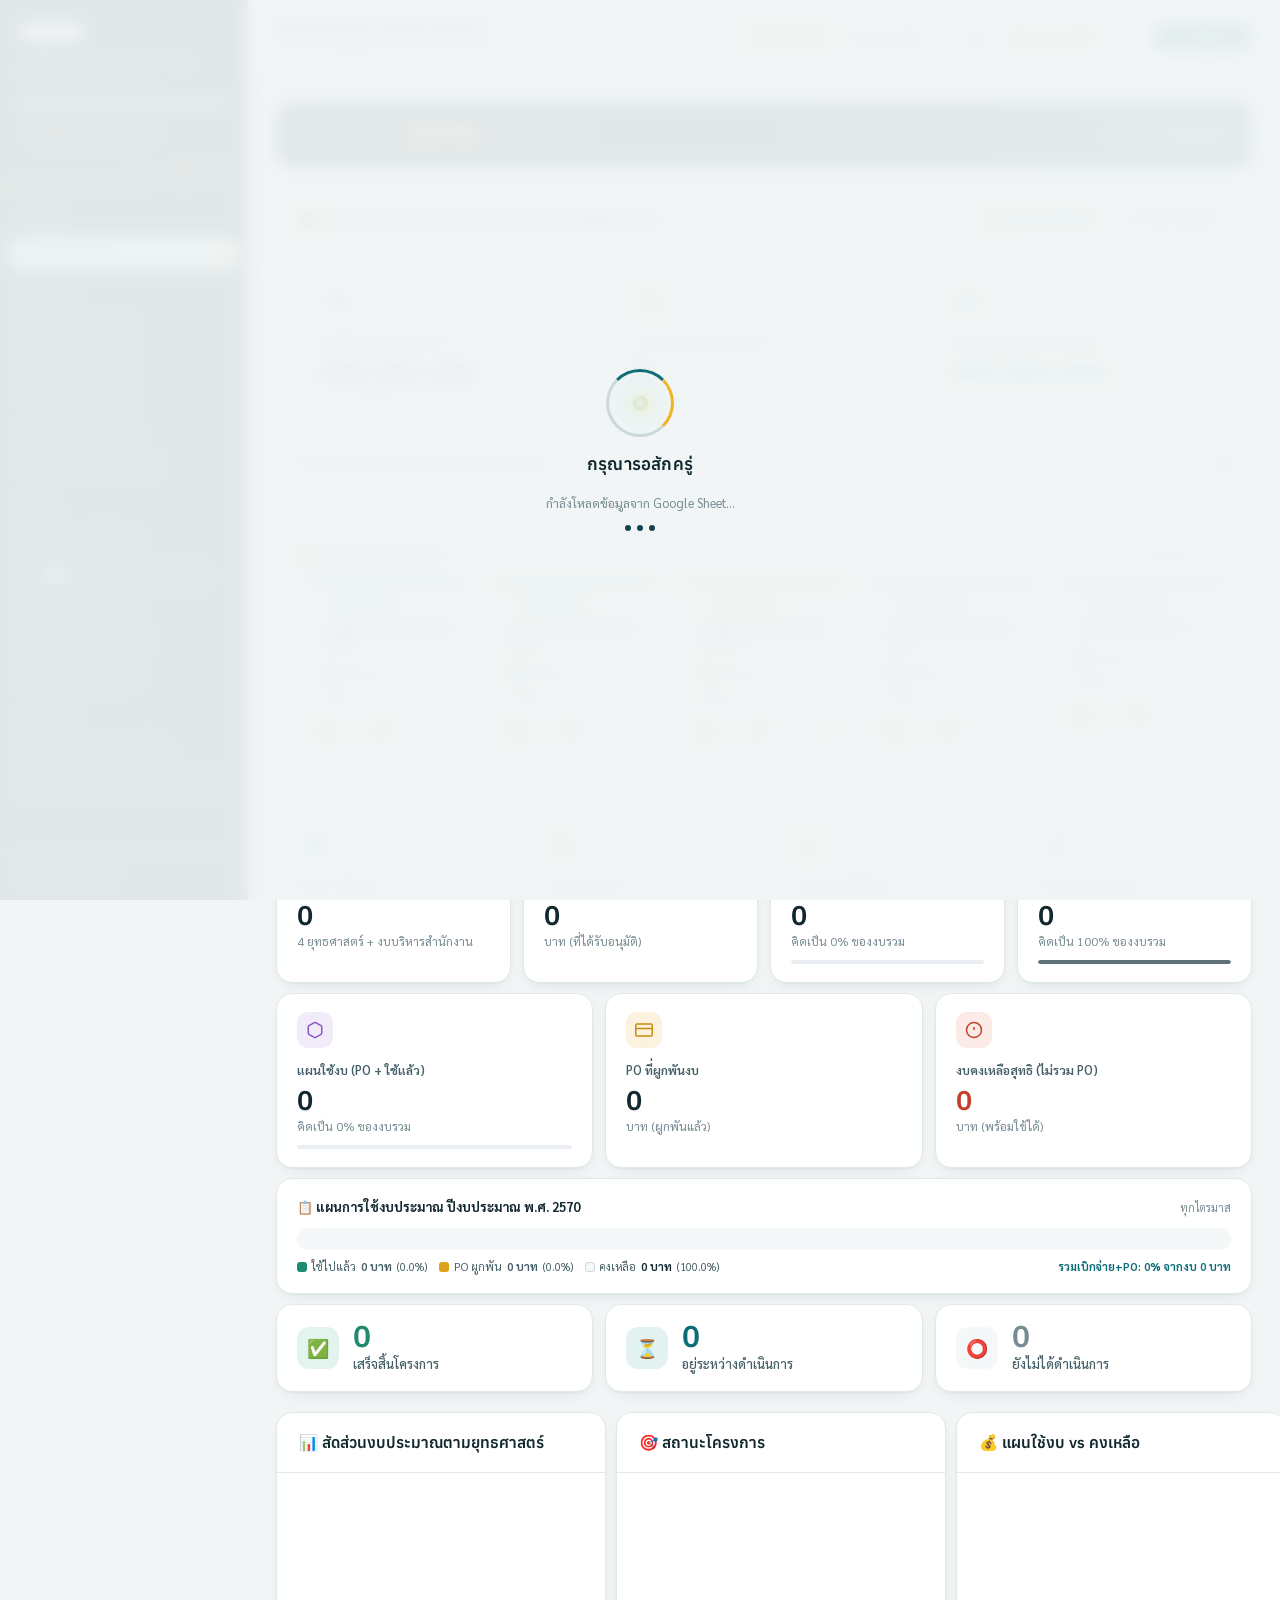
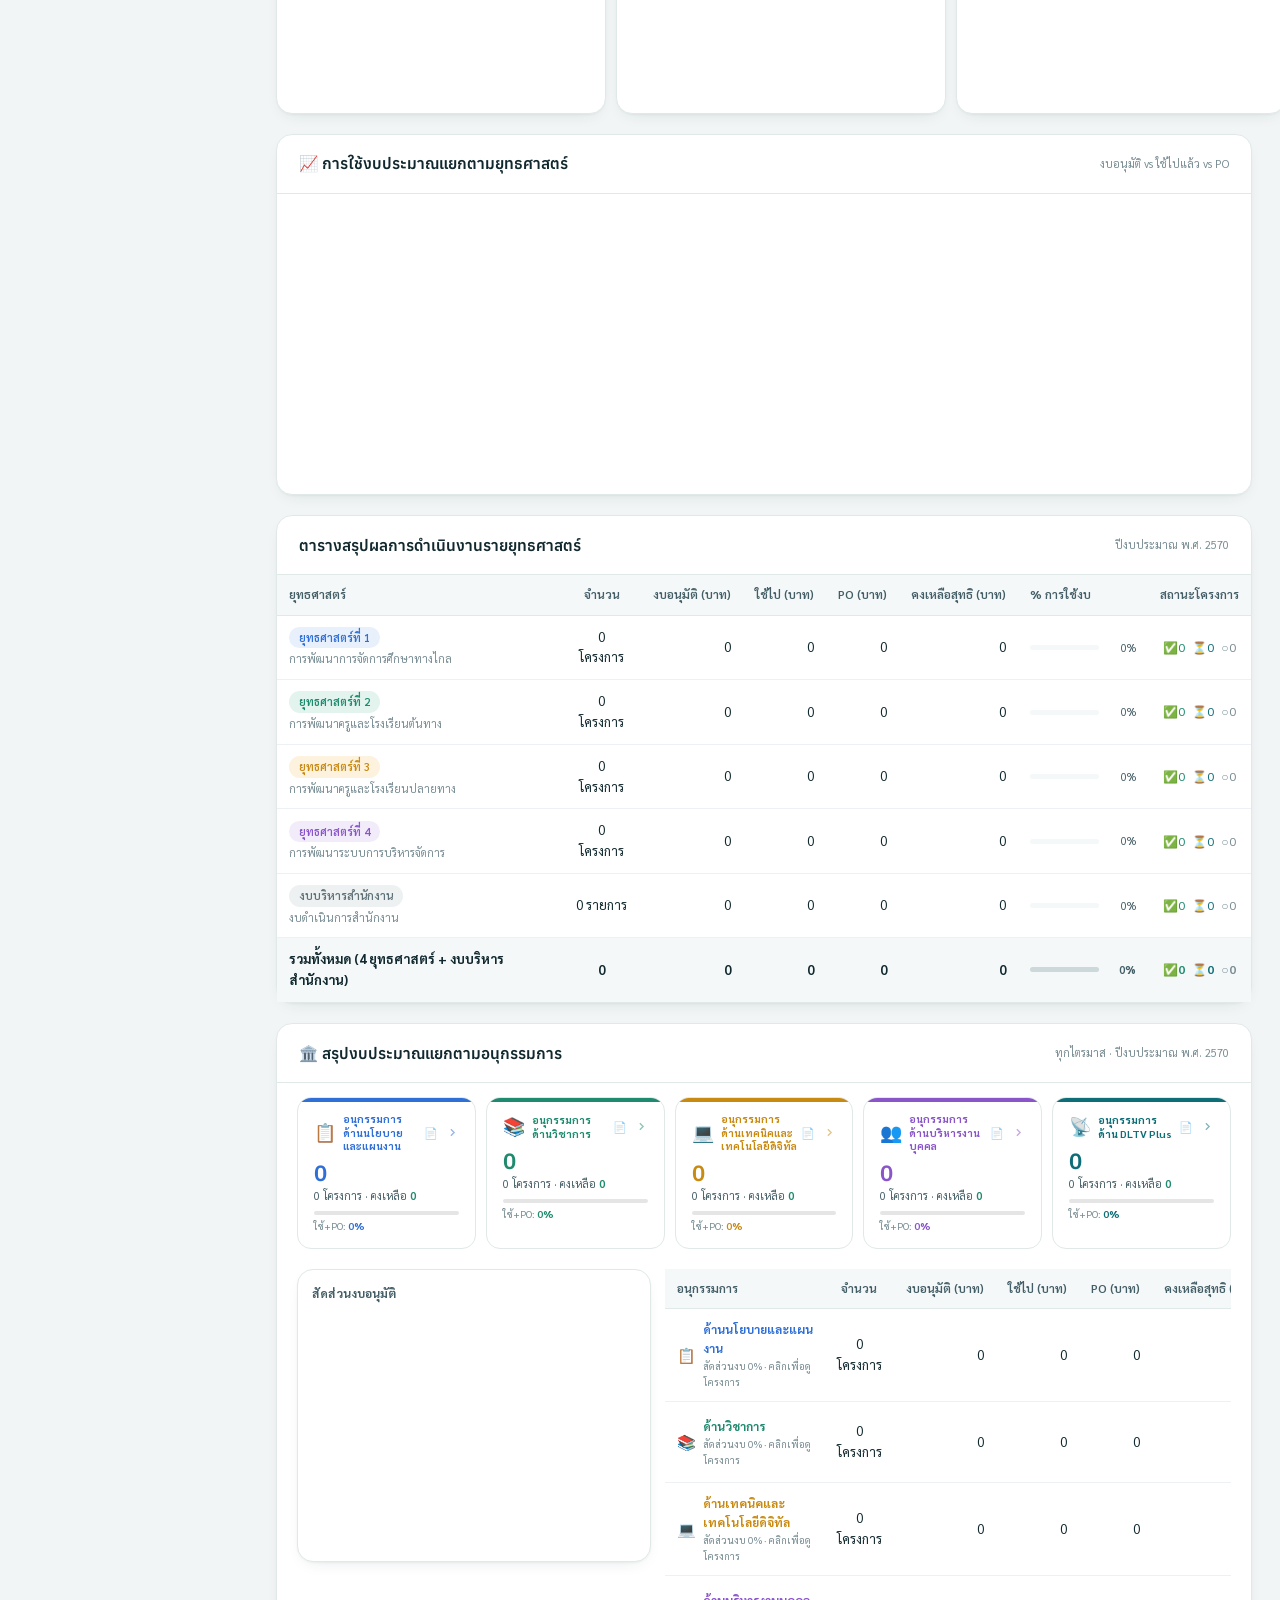
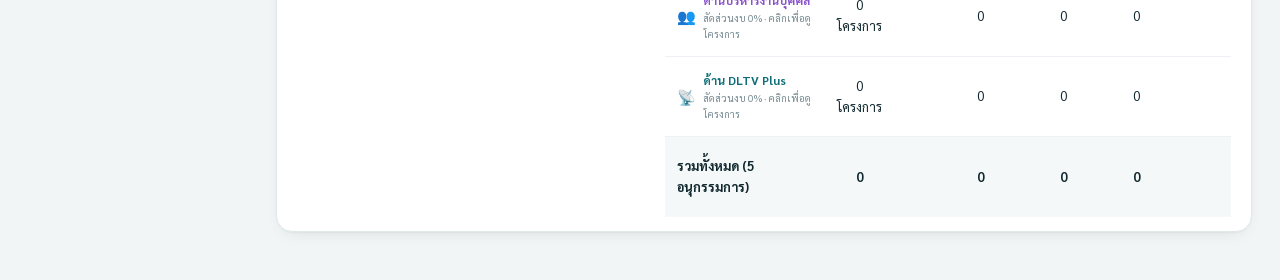
==== commit 8c30274d: "Add files via upload" ====
--- a/index.html
+++ b/index.html
@@ -9,8 +9,10 @@
 <!-- GitHub Pages CDN cache: force reload ด้วย Ctrl+Shift+R หรือเพิ่ม ?v=XXX ใน URL -->
 <title>ระบบรายงาน พ.ศ. 2570 | มูลนิธิการศึกษาทางไกลผ่านดาวเทียม</title>
 <script src="https://cdnjs.cloudflare.com/ajax/libs/Chart.js/4.4.1/chart.umd.js"></script>
-<link href="https://fonts.googleapis.com/css2?family=Bai+Jamjuree:wght@500;600;700&family=Sarabun:wght@300;400;500;600;700&display=swap" rel="stylesheet">
-<link rel="stylesheet" href="assets/style.css?v=20261002T.1">
+<link href="https://fonts.googleapis.com/css2?family=Anuphan:wght@400;500;600;700&family=Bai+Jamjuree:wght@500;600;700&family=Sarabun:wght@300;400;500;600;700&display=swap" rel="stylesheet">
+<link rel="stylesheet" href="assets/style.css?v=20261002L.1">
+<!-- ธีม "Lagoon Signal" (ทับธีมหลัก) — ลบบรรทัดนี้ถ้าต้องการกลับไปใช้ธีมน้ำเงินกรมท่า -->
+<link rel="stylesheet" href="assets/theme-lagoon.css?v=20261002L.1">
 </head>
 <body>
 <div class="layout">
@@ -2129,13 +2131,53 @@
 <script src="assets/app-pdf-export.js?v=20260916V.3"></script>
 <!-- ══ AUTH MODAL ══ -->
 <div class="auth-overlay" id="authOverlay">
+  <div class="auth-shell">
+  <aside class="auth-scene" aria-hidden="true">
+    <svg class="auth-scene-art" id="authSceneArt" viewBox="0 0 640 720" preserveAspectRatio="xMidYMax slice">
+      <defs>
+        <radialGradient id="authEarthFill" cx="50%" cy="0%" r="75%">
+          <stop offset="0" stop-color="#1D7C86"/><stop offset=".35" stop-color="#0F4C57"/><stop offset="1" stop-color="#061F25"/>
+        </radialGradient>
+        <radialGradient id="authGlow" cx="50%" cy="100%" r="70%">
+          <stop offset="0" stop-color="#2FB3B0" stop-opacity=".35"/><stop offset="1" stop-color="#2FB3B0" stop-opacity="0"/>
+        </radialGradient>
+      </defs>
+      <g class="auth-stars"><circle class="tw" cx="341" cy="87" r="1.6" style="animation-delay:2.60s"/><circle class="tw" cx="84" cy="284" r="0.8" style="animation-delay:1.46s"/><circle class="tw" cx="69" cy="269" r="1" style="animation-delay:0.15s"/><circle class="tw" cx="454" cy="224" r="0.8" style="animation-delay:0.96s"/><circle class="tw" cx="574" cy="227" r="0.8" style="animation-delay:3.31s"/><circle class="tw" cx="136" cy="124" r="0.8" style="animation-delay:2.31s"/><circle class="tw" cx="416" cy="35" r="1" style="animation-delay:0.19s"/><circle class="tw" cx="146" cy="158" r="1.6" style="animation-delay:0.58s"/><circle class="tw" cx="130" cy="302" r="1.2" style="animation-delay:2.24s"/><circle class="tw" cx="195" cy="62" r="1" style="animation-delay:1.49s"/><circle class="tw" cx="570" cy="374" r="0.8" style="animation-delay:2.26s"/><circle class="tw" cx="220" cy="264" r="1.6" style="animation-delay:3.11s"/><circle class="tw" cx="486" cy="309" r="1.6" style="animation-delay:1.45s"/><circle class="tw" cx="264" cy="416" r="1" style="animation-delay:2.80s"/><circle class="tw" cx="259" cy="51" r="1.2" style="animation-delay:2.10s"/><circle class="tw" cx="361" cy="383" r="1.6" style="animation-delay:1.15s"/><circle class="tw" cx="84" cy="70" r="1.6" style="animation-delay:0.66s"/><circle class="tw" cx="360" cy="87" r="1.6" style="animation-delay:1.69s"/><circle class="tw" cx="89" cy="401" r="1.2" style="animation-delay:1.36s"/><circle class="tw" cx="368" cy="314" r="1.6" style="animation-delay:2.32s"/><circle class="tw" cx="477" cy="45" r="0.8" style="animation-delay:3.78s"/><circle class="tw" cx="495" cy="366" r="0.8" style="animation-delay:0.24s"/><circle class="tw" cx="327" cy="341" r="1.6" style="animation-delay:1.14s"/><circle class="tw" cx="405" cy="352" r="1.2" style="animation-delay:0.09s"/><circle class="tw" cx="482" cy="191" r="1" style="animation-delay:2.44s"/><circle class="tw" cx="515" cy="40" r="1" style="animation-delay:3.07s"/><circle class="tw" cx="142" cy="388" r="1" style="animation-delay:1.59s"/><circle class="tw" cx="518" cy="51" r="1" style="animation-delay:1.80s"/><circle class="tw" cx="572" cy="152" r="1" style="animation-delay:3.28s"/><circle class="tw" cx="573" cy="152" r="1.6" style="animation-delay:3.95s"/><circle class="tw" cx="399" cy="128" r="1" style="animation-delay:0.33s"/><circle class="tw" cx="164" cy="128" r="1" style="animation-delay:0.05s"/><circle class="tw" cx="613" cy="103" r="1.2" style="animation-delay:1.13s"/><circle class="tw" cx="159" cy="224" r="1.2" style="animation-delay:2.44s"/><circle class="tw" cx="336" cy="74" r="0.8" style="animation-delay:1.83s"/><circle class="tw" cx="582" cy="210" r="1.6" style="animation-delay:1.60s"/><circle class="tw" cx="116" cy="256" r="1.6" style="animation-delay:0.25s"/><circle class="tw" cx="78" cy="116" r="1.6" style="animation-delay:0.65s"/><circle class="tw" cx="358" cy="317" r="0.8" style="animation-delay:0.41s"/><circle class="tw" cx="590" cy="87" r="0.8" style="animation-delay:3.80s"/><circle class="tw" cx="36" cy="46" r="1" style="animation-delay:2.46s"/><circle class="tw" cx="162" cy="334" r="1.2" style="animation-delay:3.82s"/><circle class="tw" cx="626" cy="196" r="1.6" style="animation-delay:0.49s"/><circle class="tw" cx="509" cy="248" r="1.6" style="animation-delay:1.94s"/><circle class="tw" cx="97" cy="83" r="0.8" style="animation-delay:3.00s"/><circle class="tw" cx="281" cy="255" r="1" style="animation-delay:2.07s"/></g>
+      <g transform="rotate(-8 320 528)">
+        <path class="auth-orbit-back" d="M50 528 a270 70 0 1 0 540 0 a270 70 0 1 0 -540 0" pathLength="1"/>
+        <path id="authOrbitPath" class="auth-orbit" d="M50 528 a270 70 0 1 0 540 0 a270 70 0 1 0 -540 0" pathLength="1"/>
+        <g class="auth-sat">
+          <animateMotion dur="22s" repeatCount="indefinite" rotate="0"><mpath href="#authOrbitPath"/></animateMotion>
+          <circle class="sig" r="6"><animate attributeName="r" values="6;46" dur="2.6s" repeatCount="indefinite"/><animate attributeName="opacity" values=".7;0" dur="2.6s" repeatCount="indefinite"/></circle>
+          <circle class="sig" r="6"><animate attributeName="r" values="6;46" dur="2.6s" begin="1.3s" repeatCount="indefinite"/><animate attributeName="opacity" values=".7;0" dur="2.6s" begin="1.3s" repeatCount="indefinite"/></circle>
+          <rect class="panel" x="-26" y="-3.5" width="16" height="7" rx="1"/>
+          <rect class="panel" x="10" y="-3.5" width="16" height="7" rx="1"/>
+          <rect class="body" x="-7" y="-6" width="14" height="12" rx="2.5"/>
+          <path class="dish" d="M0 6 v4 M-4 12 q4 4 8 0"/>
+        </g>
+      </g>
+      <circle class="auth-earth" cx="320" cy="1255" r="640" fill="url(#authEarthFill)"/>
+      <circle class="auth-atmo" cx="320" cy="1255" r="646"/>
+      <g class="auth-nodes"><g class="auth-node" style="animation-delay:0.00s"><circle class="ping" cx="-74.0" cy="750.7" r="3" style="animation-delay:0.00s"/><circle class="dot" cx="-74.0" cy="750.7" r="2.6"/></g><g class="auth-node" style="animation-delay:0.45s"><circle class="ping" cx="29.4" cy="684.8" r="3" style="animation-delay:0.45s"/><circle class="dot" cx="29.4" cy="684.8" r="2.6"/></g><g class="auth-node" style="animation-delay:0.90s"><circle class="ping" cx="132.9" cy="643.0" r="3" style="animation-delay:0.90s"/><circle class="dot" cx="132.9" cy="643.0" r="2.6"/></g><g class="auth-node" style="animation-delay:1.35s"><circle class="ping" cx="230.9" cy="621.2" r="3" style="animation-delay:1.35s"/><circle class="dot" cx="230.9" cy="621.2" r="2.6"/></g><g class="auth-node" style="animation-delay:1.80s"><circle class="ping" cx="342.3" cy="615.4" r="3" style="animation-delay:1.80s"/><circle class="dot" cx="342.3" cy="615.4" r="2.6"/></g><g class="auth-node" style="animation-delay:2.25s"><circle class="ping" cx="442.1" cy="626.8" r="3" style="animation-delay:2.25s"/><circle class="dot" cx="442.1" cy="626.8" r="2.6"/></g><g class="auth-node" style="animation-delay:2.70s"><circle class="ping" cx="549.4" cy="657.5" r="3" style="animation-delay:2.70s"/><circle class="dot" cx="549.4" cy="657.5" r="2.6"/></g><g class="auth-node" style="animation-delay:3.15s"><circle class="ping" cx="649.6" cy="706.4" r="3" style="animation-delay:3.15s"/><circle class="dot" cx="649.6" cy="706.4" r="2.6"/></g></g>
+    </svg>
+    <div class="auth-scene-copy">
+      <div class="auth-brand">
+        <span class="auth-brand-logo"><img src="https://dltv.ac.th/upload/data/users/0/316/CMS/images/logo%20dlf%20%E0%B8%AA%E0%B8%A1%E0%B8%9A%E0%B8%B9%E0%B8%A3%E0%B8%93%E0%B9%8C.png" alt=""></span>
+        <span>มูลนิธิการศึกษาทางไกลผ่านดาวเทียม<br>ในพระบรมราชูปถัมภ์</span>
+      </div>
+      <h1 class="auth-hero-title">ระบบรายงานผล<br>แผนปฏิบัติการ</h1>
+      <div class="auth-hero-year"><span>ปีงบประมาณ พ.ศ.</span><strong>2570</strong></div>
+      <p class="auth-hero-note">บันทึกโครงการ รายงานผลรายไตรมาส และติดตามความเสี่ยง ได้ในที่เดียว</p>
+    </div>
+  </aside>
+  <div class="auth-panel">
   <div class="auth-box">
     <div class="auth-logo">
       <div class="auth-logo-icon">
         <img src="https://dltv.ac.th/upload/data/users/0/316/CMS/images/logo%20dlf%20%E0%B8%AA%E0%B8%A1%E0%B8%9A%E0%B8%B9%E0%B8%A3%E0%B8%93%E0%B9%8C.png" alt="Logo" width="44" style="object-fit:contain">
       </div>
-      <div class="auth-logo-title">ระบบรายงานผลการแผนปฏิบัติการ</div>
-      <div class="auth-logo-sub">มูลนิธิการศึกษาทางไกลผ่านดาวเทียม · ปีงบประมาณ พ.ศ. 2570</div>
+      <div class="auth-logo-title">บัญชีผู้ใช้งาน</div>
+      <div class="auth-logo-sub">เข้าสู่ระบบเพื่อบันทึกและแก้ไขรายงาน หรือเข้าชมแบบดูอย่างเดียว</div>
     </div>
 
     <!-- Tabs -->
@@ -2280,19 +2322,31 @@
     </div>
 
   </div><!-- /.auth-box -->
+  </div><!-- /.auth-panel -->
+  </div><!-- /.auth-shell -->
 </div><!-- /.auth-overlay -->
+<script>
+/* หยุดแอนิเมชันฉากดาวเทียมเมื่อหน้า login ปิดอยู่ หรือเมื่อผู้ใช้ตั้งค่าลดการเคลื่อนไหว */
+(function(){
+  var ov=document.getElementById('authOverlay'), art=document.getElementById('authSceneArt');
+  if(!ov||!art||!art.pauseAnimations) return;
+  var reduce=window.matchMedia&&matchMedia('(prefers-reduced-motion: reduce)').matches;
+  function sync(){ (ov.classList.contains('open')&&!reduce)?art.unpauseAnimations():art.pauseAnimations(); }
+  new MutationObserver(sync).observe(ov,{attributes:true,attributeFilter:['class']}); sync();
+})();
+</script>
 
 <!-- ══ Firebase Auth + Firestore ══ -->
 <script src="https://www.gstatic.com/firebasejs/10.12.0/firebase-app-compat.js"></script>
 <script src="https://www.gstatic.com/firebasejs/10.12.0/firebase-auth-compat.js"></script>
 <script src="https://www.gstatic.com/firebasejs/10.12.0/firebase-firestore-compat.js"></script>
-<script src="assets/app-auth-risk.js?v=20260916V.3"></script>
+<script src="assets/app-auth-risk.js?v=20261002L.1"></script>
 
 <!-- app-core.js ต้องโหลดหลังสุด (หลัง app-auth-risk.js) เพราะ initApp() ที่ท้ายไฟล์
      เรียก renderTable() ทันทีตอนโหลดหน้า ซึ่งเรียกใช้ _isEditable() ที่นิยามอยู่ใน
      app-auth-risk.js — ถ้าโหลดก่อนจะเกิด ReferenceError: _isEditable is not defined
      และทำให้โค้ดส่วนที่เหลือใน initApp() (รวมถึงการ sync จาก Google Sheet) ไม่ทำงานเลย -->
-<script src="assets/app-core.js?v=20260916V.3"></script>
+<script src="assets/app-core.js?v=20261002L.1"></script>
 <script src="assets/app-riskregister.js?v=20260916V.3"></script>
 <script src="assets/app-annual-report.js?v=20260923A"></script>
 
--- a/assets/theme-lagoon.css
+++ b/assets/theme-lagoon.css
@@ -0,0 +1,500 @@
+/* ══════════════════════════════════════════════════════════════════
+   THEME 2570 · "Lagoon Signal"  (โหลดต่อจาก style.css เพื่อทับธีมหลัก)
+   แนวคิด: สัญญาณการศึกษาส่งจากสถานีริมทะเลวังไกลกังวล ขึ้นดาวเทียม แล้วกระจาย
+   ลงสู่โรงเรียนปลายทาง — สีน้ำทะเลลึก (ink teal) + สีเหลืองอำพันของสัญญาณ
+   - หน้า login: ฉากดาวเทียมโคจรรอบโลก ส่งคลื่นสัญญาณ จุดโรงเรียนกะพริบรับสัญญาณ
+   - ภายในระบบ: โค้งมนขึ้น เงานุ่มโทนน้ำทะเล มีการเคลื่อนไหวเฉพาะจุดที่ช่วยบอกการเปลี่ยนแปลง
+   ลบ <link> ไฟล์นี้ใน index.html เพื่อกลับไปใช้ธีม "น้ำเงินกรมท่าและสีทอง"
+   ══════════════════════════════════════════════════════════════════ */
+
+:root {
+  /* ink teal (ใช้ชื่อตัวแปร navy-* เดิม เพื่อให้กฎในธีมหลักเปลี่ยนสีตามอัตโนมัติ) */
+  --navy-900: #062229;
+  --navy-800: #0A2F38;
+  --navy-700: #124450;
+  --navy-500: #2B6470;
+  /* signal amber (แทน gold) */
+  --gold: #F0B429;
+  --gold-soft: #FDF3D6;
+  --gold-ink: #7A5600;
+
+  --bg: #F1F5F5;
+  --surface: #FFFFFF;
+  --surface2: #F4F8F8;
+  --border: #E0E8E8;
+  --border2: #CCD8DA;
+  --text: #10282E;
+  --text2: #445E67;
+  --text3: #768B92;
+
+  --accent: #0E6E78;
+  --accent-2: #0A5560;
+  --accent-light: #E2F2F1;
+  --seaglass: #D2ECE8;
+  --green: #1E8A6E;  --green-light: #E3F3EE;
+  --amber: #C98A12;  --amber-light: #FCF2DD;
+  --red: #C2412D;    --red-light: #FBEAE6;
+  --purple: #8A55C9; --purple-light: #F2ECFA;
+
+  --s1: #2F6FD6; --s1-light: #E8F0FC;
+  --s2: #1E8A6E; --s2-light: #E3F3EE;
+  --s3: #C98A12; --s3-light: #FCF2DD;
+  --s4: #8A55C9; --s4-light: #F2ECFA;
+  --s5: #5F7178; --s5-light: #EDF1F2;
+
+  --radius: 10px;
+  --radius-lg: 16px;
+  --shadow: 0 1px 2px rgba(10,47,56,.04), 0 6px 18px -10px rgba(10,47,56,.18);
+  --shadow-hover: 0 2px 4px rgba(10,47,56,.05), 0 16px 32px -14px rgba(10,47,56,.32);
+  --shadow-lg: 0 30px 60px -24px rgba(6,34,41,.45);
+
+  --font-display: 'Anuphan', 'Sarabun', sans-serif;
+  --ease-out: cubic-bezier(.2,.8,.2,1);
+  --ease-spring: cubic-bezier(.34,1.4,.64,1);
+}
+body.year-2570 { --accent: #0E6E78; --accent-light: #E2F2F1; }
+
+body { font-family: 'Sarabun', sans-serif; }
+button, input, select, textarea { font-family: inherit; }
+
+/* ═════════════════════════ LOGIN ═════════════════════════════════ */
+
+.auth-overlay {
+  display: flex !important;
+  padding: 0;
+  background: var(--navy-900);
+  backdrop-filter: none;
+  opacity: 0;
+  visibility: hidden;
+  transition: opacity .45s var(--ease-out), visibility 0s linear .45s;
+}
+.auth-overlay.open {
+  opacity: 1;
+  visibility: visible;
+  transition: opacity .45s var(--ease-out), visibility 0s;
+}
+.auth-shell {
+  display: grid;
+  grid-template-columns: minmax(0, 1.15fr) minmax(400px, 1fr);
+  width: 100%;
+  height: 100%;
+}
+
+/* ── ฉากซ้าย ── */
+.auth-scene {
+  position: relative;
+  overflow: hidden;
+  background:
+    radial-gradient(80% 45% at 50% 100%, rgba(47,179,176,.28) 0%, transparent 100%),
+    radial-gradient(120% 70% at 20% 0%, #0F3F49 0%, transparent 60%),
+    linear-gradient(180deg, #072831 0%, #0A2F38 55%, #08262E 100%);
+  color: #fff;
+}
+.auth-scene-art { position: absolute; inset: 0; width: 100%; height: 100%; }
+
+.auth-stars circle { fill: #CFE7E5; opacity: .5; }
+.auth-stars .tw { animation: authTwinkle 4s ease-in-out infinite; }
+@keyframes authTwinkle { 0%,100% { opacity: .15; } 50% { opacity: .85; } }
+
+.auth-orbit-back { fill: none; stroke: rgba(207,231,229,.12); stroke-width: 1; stroke-dasharray: 2 6; }
+.auth-orbit {
+  fill: none; stroke: var(--gold); stroke-opacity: .65; stroke-width: 1.2;
+  stroke-dasharray: 1; stroke-dashoffset: 1;
+}
+.auth-overlay.open .auth-orbit { animation: authDraw 1.6s .35s var(--ease-out) forwards; }
+@keyframes authDraw { to { stroke-dashoffset: 0; } }
+
+.auth-sat { opacity: 0; }
+.auth-overlay.open .auth-sat { animation: authFade .6s 1.4s ease forwards; }
+.auth-sat .body  { fill: #FFFFFF; }
+.auth-sat .panel { fill: #2FB3B0; stroke: #BFEAE6; stroke-width: .6; }
+.auth-sat .dish  { fill: none; stroke: #fff; stroke-width: 1.4; stroke-linecap: round; }
+.auth-sat .sig   { fill: none; stroke: var(--gold); stroke-width: 1.2; }
+
+.auth-earth { filter: drop-shadow(0 -12px 40px rgba(47,179,176,.25)); }
+.auth-atmo  { fill: none; stroke: #5FD0C8; stroke-opacity: .35; stroke-width: 2; }
+
+.auth-node .dot  { fill: var(--gold); }
+.auth-node .ping { fill: none; stroke: var(--gold); stroke-width: 1; transform-box: fill-box; transform-origin: center; animation: authPing 3.6s ease-out infinite; }
+@keyframes authPing { 0% { transform: scale(1); opacity: .9; } 70%,100% { transform: scale(5); opacity: 0; } }
+
+.auth-scene-copy {
+  position: relative;
+  z-index: 2;
+  padding: clamp(2rem, 5vw, 4rem);
+  max-width: 560px;
+}
+.auth-brand { display: flex; align-items: center; gap: 12px; font-size: 13px; line-height: 1.5; color: #B9D4D3; }
+.auth-brand-logo {
+  width: 52px; height: 52px; flex-shrink: 0;
+  display: grid; place-items: center;
+  background: #fff; border-radius: 14px; padding: 6px;
+}
+.auth-brand-logo img { max-width: 100%; max-height: 100%; object-fit: contain; }
+.auth-hero-title {
+  margin-top: clamp(2rem, 7vh, 4.5rem);
+  font-family: var(--font-display);
+  font-size: clamp(30px, 3.6vw, 48px);
+  font-weight: 600;
+  line-height: 1.22;
+  letter-spacing: -.01em;
+  color: #fff;
+}
+.auth-hero-year { display: flex; align-items: baseline; gap: 14px; margin-top: .75rem; }
+.auth-hero-year span { font-size: 15px; color: #9FC1C0; }
+.auth-hero-year strong {
+  font-family: var(--font-display);
+  font-size: clamp(56px, 7vw, 96px);
+  font-weight: 700;
+  line-height: 1;
+  letter-spacing: -.03em;
+  color: var(--gold);
+}
+.auth-hero-note { margin-top: 1rem; max-width: 34ch; font-size: 15px; line-height: 1.7; color: #B9D4D3; }
+
+/* ลำดับการปรากฏของข้อความในฉาก (เล่นครั้งเดียวทุกครั้งที่เปิดหน้า login) */
+.auth-scene-copy > * { opacity: 0; transform: translateY(14px); }
+.auth-overlay.open .auth-scene-copy > * { animation: authRise .7s var(--ease-out) forwards; }
+.auth-overlay.open .auth-scene-copy > *:nth-child(1) { animation-delay: .10s; }
+.auth-overlay.open .auth-scene-copy > *:nth-child(2) { animation-delay: .22s; }
+.auth-overlay.open .auth-scene-copy > *:nth-child(3) { animation-delay: .34s; }
+.auth-overlay.open .auth-scene-copy > *:nth-child(4) { animation-delay: .46s; }
+@keyframes authRise { to { opacity: 1; transform: none; } }
+@keyframes authFade { to { opacity: 1; } }
+
+/* ── แผงฟอร์มขวา ── */
+.auth-panel {
+  background: var(--surface);
+  overflow-y: auto;
+  display: flex;
+  align-items: center;
+  justify-content: center;
+  padding: 2.5rem clamp(1.5rem, 5vw, 4rem);
+}
+.auth-box,
+.auth-box > *:not(.auth-logo) { margin-left: 0; margin-right: 0; }
+.auth-box {
+  width: 100%;
+  max-width: 400px;
+  background: transparent;
+  border-radius: 0;
+  box-shadow: none;
+  padding: 0;
+  overflow: visible;
+  animation: none;
+}
+.auth-logo {
+  background: none;
+  padding: 0;
+  margin: 0 0 1.75rem;
+  text-align: left;
+  overflow: visible;
+}
+.auth-logo::before { content: none; }
+.auth-logo-icon { display: none; }
+.auth-logo-title { color: var(--text); font-size: 28px; font-weight: 600; letter-spacing: -.01em; }
+.auth-logo-sub { color: var(--text3); font-size: 14px; margin-top: 4px; line-height: 1.6; }
+
+.auth-box > .auth-logo, .auth-box > .auth-tabs { opacity: 0; transform: translateY(10px); }
+.auth-overlay.open .auth-box > .auth-logo { animation: authRise .6s .30s var(--ease-out) forwards; }
+.auth-overlay.open .auth-box > .auth-tabs { animation: authRise .6s .40s var(--ease-out) forwards; }
+
+/* แท็บแบบมีแถบเลื่อนตามแท็บที่เลือก */
+.auth-tabs {
+  position: relative;
+  display: grid; grid-template-columns: 1fr 1fr;
+  background: var(--surface2);
+  border: 1px solid var(--border);
+  border-radius: 12px;
+  padding: 4px;
+  margin-bottom: 1.5rem;
+}
+.auth-tabs::before {
+  content: '';
+  position: absolute; top: 4px; bottom: 4px; left: 4px;
+  width: calc(50% - 4px);
+  background: var(--surface);
+  border-radius: 9px;
+  box-shadow: 0 1px 2px rgba(10,47,56,.08), 0 4px 10px -4px rgba(10,47,56,.2);
+  transition: transform .4s var(--ease-spring);
+}
+.auth-tabs:has(#tabRegister.active)::before { transform: translateX(100%); }
+.auth-tab, .auth-tab.active {
+  position: relative; z-index: 1;
+  background: transparent; box-shadow: none;
+  font-family: var(--font-display);
+  font-size: 15px; font-weight: 500;
+  color: var(--text3);
+  padding: 9px;
+  transition: color .25s;
+}
+.auth-tab.active { color: var(--accent); font-weight: 600; }
+.auth-tab:hover:not(.active) { color: var(--text); }
+
+/* เปลี่ยนฟอร์ม: เลื่อนเข้ามานุ่มๆ ทุกครั้งที่สลับแท็บ */
+/* ชื่อ animation เปลี่ยนเมื่อเปิดหน้า login → เล่นใหม่ทุกครั้งที่เปิด และทุกครั้งที่สลับแท็บ (display เปลี่ยน) */
+.auth-form { gap: 16px; animation: authFormIdle 1ms; }
+.auth-overlay.open .auth-form { animation: authFormIn .5s .12s var(--ease-out) both; }
+@keyframes authFormIdle { from { opacity: 1; } to { opacity: 1; } }
+@keyframes authFormIn { from { opacity: 0; transform: translateX(14px); } to { opacity: 1; transform: none; } }
+
+.auth-label { font-size: 13.5px; font-weight: 600; color: var(--text2); }
+.auth-input {
+  height: 46px;
+  padding: 10px 14px;
+  font-size: 15px;
+  border: 1.5px solid var(--border2);
+  border-radius: 12px;
+  background: var(--surface);
+  transition: border-color .2s, box-shadow .25s var(--ease-out), background .2s;
+}
+select.auth-input { height: 46px; width: 100%; }
+.auth-field > div { width: 100%; }
+.auth-input::placeholder { color: #A3B3B8; }
+.auth-input:hover { border-color: #AFC1C4; }
+.auth-input:focus {
+  outline: none;
+  border-color: var(--accent);
+  background: var(--surface);
+  box-shadow: 0 0 0 4px rgba(14,110,120,.14);
+}
+.auth-field:focus-within .auth-label { color: var(--accent); }
+.toggle-password { right: 8px; border-radius: 8px; }
+.toggle-password:hover { background: var(--accent-light); color: var(--accent); }
+
+.auth-forgot-link { text-decoration: none; font-weight: 600; font-size: 13px; margin-top: -6px; }
+.auth-forgot-link:hover { text-decoration: underline; color: var(--accent-2); }
+
+/* ปุ่มหลัก: แสงวิ่งผ่านเมื่อชี้ + ยุบเล็กน้อยเมื่อกด */
+.auth-btn {
+  position: relative;
+  overflow: hidden;
+  height: 48px;
+  border-radius: 12px;
+  background: var(--accent);
+  font-family: var(--font-display);
+  font-size: 16px; font-weight: 600;
+  box-shadow: 0 10px 22px -12px rgba(14,110,120,.8);
+  transition: background .2s, transform .15s, box-shadow .2s;
+}
+.auth-btn::after {
+  content: '';
+  position: absolute; top: 0; bottom: 0; left: -60%;
+  width: 45%;
+  background: linear-gradient(100deg, transparent, rgba(255,255,255,.35), transparent);
+  transform: skewX(-18deg);
+  transition: left .7s var(--ease-out);
+}
+.auth-btn:hover { background: var(--accent-2); transform: none; box-shadow: 0 14px 26px -12px rgba(14,110,120,.9); }
+.auth-btn:hover::after { left: 120%; }
+.auth-btn:active { transform: scale(.985); }
+.auth-btn:disabled { opacity: .65; }
+.auth-btn:disabled::before {
+  content: '';
+  display: inline-block; vertical-align: -3px; margin-right: 8px;
+  width: 15px; height: 15px; border-radius: 50%;
+  border: 2px solid rgba(255,255,255,.4); border-top-color: #fff;
+  animation: spin .8s linear infinite;
+}
+
+.auth-guest-btn {
+  height: 46px;
+  border-radius: 12px;
+  border: 1.5px solid var(--border2);
+  font-size: 14px; font-weight: 600; color: var(--text2);
+}
+.auth-guest-btn:hover { border-color: var(--accent); color: var(--accent); background: var(--accent-light); }
+.auth-divider { font-size: 12.5px; }
+
+.auth-error { border-radius: 10px; }
+.auth-error.show { animation: authShake .42s cubic-bezier(.36,.07,.19,.97); }
+@keyframes authShake {
+  10%,90% { transform: translateX(-1px); } 20%,80% { transform: translateX(3px); }
+  30%,50%,70% { transform: translateX(-5px); } 40%,60% { transform: translateX(5px); }
+}
+.auth-success { border-radius: 10px; }
+
+@media (max-width: 900px) {
+  .auth-shell { grid-template-columns: 1fr; grid-template-rows: auto 1fr; overflow-y: auto; height: 100%; }
+  .auth-scene { min-height: 400px; }
+  .auth-scene-art { top: auto; height: 46%; }
+  .auth-scene-copy { padding: 1.5rem 1.5rem 2rem; }
+  .auth-hero-title { margin-top: 1.5rem; font-size: 28px; }
+  .auth-hero-year strong { font-size: 54px; }
+  .auth-hero-note { display: none; }
+  .auth-panel { overflow: visible; align-items: flex-start; padding: 2rem 1.5rem 2.5rem; }
+  .auth-logo-title { font-size: 22px; }
+}
+
+/* ═════════════════════════ ภายในระบบ ═════════════════════════════ */
+
+/* sidebar: น้ำทะเลลึก + เมนูที่เลือกเป็นแคปซูลสีอ่อน */
+.sidebar { background: var(--navy-800); }
+.sidebar-logo { background: linear-gradient(180deg, var(--navy-900), var(--navy-800)); }
+.sidebar-logo::after {
+  background: url("data:image/svg+xml,%3Csvg xmlns='http://www.w3.org/2000/svg' viewBox='0 0 248 30' preserveAspectRatio='none'%3E%3Cpath d='M0 29.5 C 70 29, 150 22, 248 4' fill='none' stroke='%23F0B429' stroke-opacity='.55' stroke-width='1'/%3E%3Cpath d='M0 29.5 H248' stroke='%23FFFFFF' stroke-opacity='.08' stroke-width='1'/%3E%3Ccircle cx='185.8' cy='14.3' r='8' fill='%23F0B429' fill-opacity='.2'/%3E%3Ccircle cx='185.8' cy='14.3' r='3.5' fill='%23F0B429'/%3E%3C/svg%3E") no-repeat center / 100% 100%;
+}
+.sidebar-logo .org-logo { border-radius: 14px; }
+.sidebar-logo .title { font-size: 15px; font-weight: 600; }
+.sidebar-logo .badge-year,
+.sidebar-logo .badge-year.badge-year-2570 { border-radius: 99px; padding: 2px 12px; }
+
+.nav-section { color: #6F9AA0; }
+.nav-item {
+  border-radius: 12px;
+  color: #BFD6D6;
+  transition: background .2s, color .2s, padding-left .25s var(--ease-out);
+}
+.nav-item svg { transition: transform .3s var(--ease-spring); }
+.nav-item:hover { background: rgba(255,255,255,.06); color: #fff; padding-left: 1rem; }
+.nav-item:hover svg { transform: scale(1.12); }
+.nav-item.active {
+  background: var(--seaglass);
+  color: var(--navy-800);
+  font-weight: 600;
+  padding-left: .75rem;
+  box-shadow: 0 8px 18px -10px rgba(0,0,0,.6);
+}
+.nav-item.active::before {
+  left: auto; right: 12px; top: 50%; bottom: auto;
+  width: 7px; height: 7px; margin-top: -3.5px;
+  border-radius: 50%;
+  background: var(--gold);
+  box-shadow: 0 0 0 3px rgba(240,180,41,.25);
+}
+.nav-item.active svg { color: var(--accent); transform: none; }
+.sidebar-footer { color: #6F9AA0; }
+
+/* topbar */
+.topbar { background: rgba(255,255,255,.88); backdrop-filter: saturate(1.6) blur(12px); }
+.topbar-title { font-size: 20px; }
+.topbar .btn, .quarter-select, .topbar .quarter-select { border-radius: 10px; }
+.topbar .btn.btn-teal { color: var(--accent); border-color: #B8DCD9; }
+.topbar .btn.btn-teal:hover { background: var(--accent-light); color: var(--accent); border-color: var(--accent); }
+.year-card, .year-card.y2569, .year-card.y2570 { border-radius: 99px; padding: 4px 12px; }
+.user-avatar { background: var(--accent); }
+
+/* แบนเนอร์ปีงบ: วงคลื่นสัญญาณกระจายจากขวา — การเคลื่อนไหวต่อเนื่องจุดเดียวภายในระบบ */
+.year-banner, .year-banner.banner-2570, .year-banner.banner-2569 {
+  position: relative;
+  overflow: hidden;
+  isolation: isolate;
+  border-radius: var(--radius-lg);
+  padding: 18px 22px;
+  background:
+    radial-gradient(90% 160% at 100% 50%, #135360 0%, transparent 55%),
+    var(--navy-800);
+  color: #CFE3E2;
+}
+.year-banner::before, .year-banner::after {
+  content: '';
+  position: absolute; z-index: -1;
+  right: 120px; top: 50%;
+  width: 40px; height: 40px; margin: -20px -20px 0 0;
+  border: 1.5px solid rgba(240,180,41,.55);
+  border-radius: 50%;
+  animation: bannerWave 3.2s ease-out infinite;
+}
+.year-banner::after { animation-delay: 1.6s; }
+@keyframes bannerWave { from { transform: scale(.4); opacity: .9; } to { transform: scale(9); opacity: 0; } }
+.year-banner-year, .year-banner-year.y2570 { font-size: 30px; -webkit-text-fill-color: var(--gold); }
+#quarterLabel { color: #8FB5B4; }
+#quarterBadge { border-radius: 99px !important; background: rgba(255,255,255,.12) !important; }
+
+/* การ์ด */
+.card, .table-wrap, .gs-box, .rrg-matrix-wrap, .rrg-table-wrap, .rrg-proj-card { border-radius: var(--radius-lg); box-shadow: var(--shadow); border-color: var(--border); }
+.card-header { padding: 1.05rem 1.35rem; }
+.card-title { font-size: 15.5px; }
+
+.metric-card,
+.metric-card.c-blue, .metric-card.c-green, .metric-card.c-amber, .metric-card.c-purple,
+.metric-card.c-teal, .metric-card.c-red, .metric-card.c-done, .metric-card.c-progress,
+.metric-card.c-pending, .metric-card.c-blue-deep, .metric-card.c-amber-deep,
+.metric-card.c-green-deep, .metric-card.c-red-deep { border-radius: var(--radius-lg); padding: 1.1rem 1.25rem 1.15rem; }
+.metric-card::before { display: none; }
+.metric-icon { width: 36px; height: 36px; border-radius: 11px; }
+.metric-icon svg { width: 18px; height: 18px; }
+.metric-value { font-size: 27px; font-weight: 600; }
+.metric-card.c-blue-deep .metric-value { color: var(--navy-800); }
+.metric-progress-track { height: 6px; border-radius: 99px; }
+.metric-progress-fill { border-radius: 99px; }
+
+/* แถบยุทธศาสตร์/อนุกรรมการที่ render จาก JS */
+#strategy-summary-top [onclick^="goToStrategy"],
+#committeeMetrics > div { border-radius: 14px !important; transition: transform .25s var(--ease-out), box-shadow .25s, border-color .2s !important; }
+#strategy-summary-top [onclick^="goToStrategy"]:hover,
+#committeeMetrics > div:hover {
+  transform: translateY(-3px) !important;
+  box-shadow: var(--shadow-hover) !important;
+  border-color: var(--border2) !important;
+}
+#strategy-summary-top [onclick^="goToStrategy"] > div:first-child,
+#committeeMetrics > div > div:first-child { height: 4px !important; }
+
+/* การ์ดที่กดได้: ยกขึ้นเล็กน้อย (เฉพาะสิ่งที่คลิกได้เท่านั้น) */
+.pipeline-item, .strategy-card { transition: transform .25s var(--ease-out), box-shadow .25s, border-color .2s; }
+.pipeline-item:hover, .strategy-card:hover { transform: translateY(-3px); box-shadow: var(--shadow-hover); border-color: var(--border2); background: var(--surface); }
+.pipeline-dot { border-radius: 12px; transition: transform .35s var(--ease-spring); }
+.pipeline-item:hover .pipeline-dot { transform: scale(1.08) rotate(-6deg); }
+
+/* ปุ่ม */
+.btn { border-radius: 10px; transition: background .2s, border-color .2s, color .2s, transform .12s, box-shadow .2s; }
+.btn:active { transform: scale(.97); }
+.btn-primary { box-shadow: 0 8px 18px -12px rgba(14,110,120,.9); }
+.btn-primary:hover { box-shadow: 0 10px 20px -12px rgba(14,110,120,1); }
+.btn-teal { background: var(--accent); border-color: var(--accent); }
+.btn-teal:hover { background: var(--accent-2); border-color: var(--accent-2); }
+.badge { border-radius: 99px; padding: 2px 10px; }
+
+/* ตาราง */
+th { background: var(--surface2); color: var(--text2); }
+tbody tr.data-row td { transition: background .15s; }
+tbody tr.data-row:hover td { background: #F2F9F8; }
+.page-btn { border-radius: 8px; }
+.page-btn.active { background: var(--accent); border-color: var(--accent); }
+
+/* ฟอร์ม/ช่องกรอก */
+.form-input, .form-select, .form-textarea, .com-trigger, .search-input, .select-filter, .risk-input, .risk-select, .risk-textarea { border-radius: 10px; transition: border-color .2s, box-shadow .25s var(--ease-out); }
+.form-input:focus, .form-select:focus, .form-textarea:focus, .search-input:focus, .select-filter:focus,
+.risk-input:focus, .risk-textarea:focus, .com-trigger.open { box-shadow: 0 0 0 4px rgba(14,110,120,.13); }
+
+/* หน้าต่าง modal: ขยายขึ้นจากด้านล่างนุ่มๆ */
+.modal, .risk-modal, .risk-preview-box { border-radius: 18px; }
+.modal-overlay.open, .risk-modal-overlay.open, .risk-preview-modal.open { animation: overlayIn .25s ease; }
+.modal-overlay.open .modal, .risk-modal-overlay.open .risk-modal { animation: modalRise .4s var(--ease-spring); }
+@keyframes overlayIn { from { opacity: 0; } to { opacity: 1; } }
+@keyframes modalRise { from { opacity: 0; transform: translateY(24px) scale(.97); } to { opacity: 1; transform: none; } }
+.modal-footer { border-radius: 0 0 18px 18px; }
+
+.toast { border-radius: 12px; background: var(--navy-800); }
+.toast.show { transition: opacity .3s, transform .45s var(--ease-spring); }
+
+/* ── การเปลี่ยนหน้า + ลำดับการปรากฏบน dashboard (เล่นทุกครั้งที่เปิดหน้า) ── */
+.content > [id^="page-"] { animation: pageEnter .45s var(--ease-out) both; }
+@keyframes pageEnter { from { opacity: 0; transform: translateY(10px); } to { opacity: 1; transform: none; } }
+#page-dashboard > * { animation: pageEnter .55s var(--ease-out) both; }
+#page-dashboard > *:nth-child(1) { animation-delay: .00s; }
+#page-dashboard > *:nth-child(2) { animation-delay: .06s; }
+#page-dashboard > *:nth-child(3) { animation-delay: .12s; }
+#page-dashboard > *:nth-child(4) { animation-delay: .18s; }
+#page-dashboard > *:nth-child(5) { animation-delay: .24s; }
+#page-dashboard > *:nth-child(n+6) { animation-delay: .30s; }
+
+/* risk / gantt */
+.rrg-header { border-left: none; background: radial-gradient(90% 160% at 100% 50%, #135360 0%, transparent 55%), var(--navy-800); }
+.risk-tab { border-radius: 99px; }
+.risk-tab.active { background: var(--accent); border-color: var(--accent); }
+
+/* loading overlay */
+#initLoadingOverlay { background: rgba(241,245,245,.94) !important; }
+.init-loading-orbit-ring { border-top-color: var(--accent); border-right-color: var(--gold); }
+
+@media (prefers-reduced-motion: reduce) {
+  .auth-scene-copy > *, .auth-box > *, .auth-sat, .auth-form { opacity: 1 !important; transform: none !important; }
+  .auth-orbit { stroke-dashoffset: 0 !important; }
+  .year-banner::before, .year-banner::after { display: none; }
+}
+@media print {
+  .year-banner::before, .year-banner::after { display: none; }
+  .year-banner { background: #fff; }
+}
